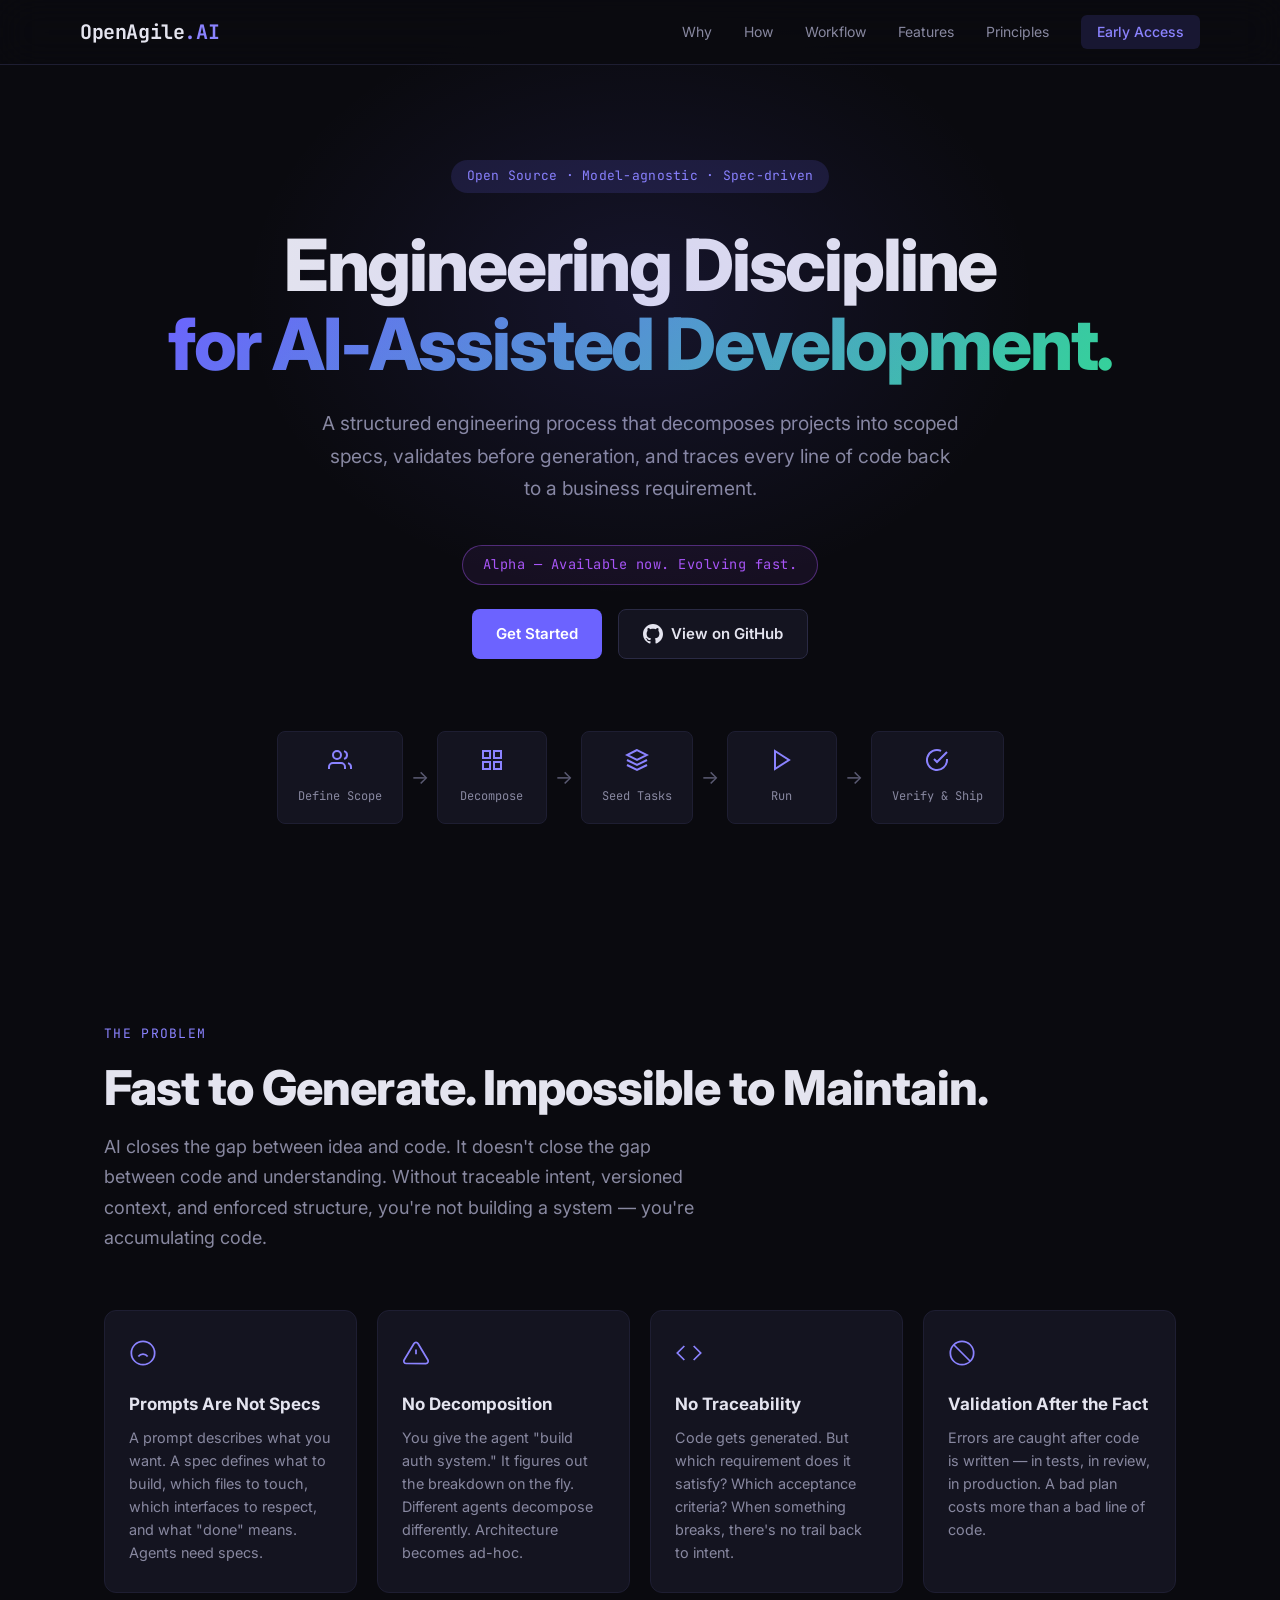
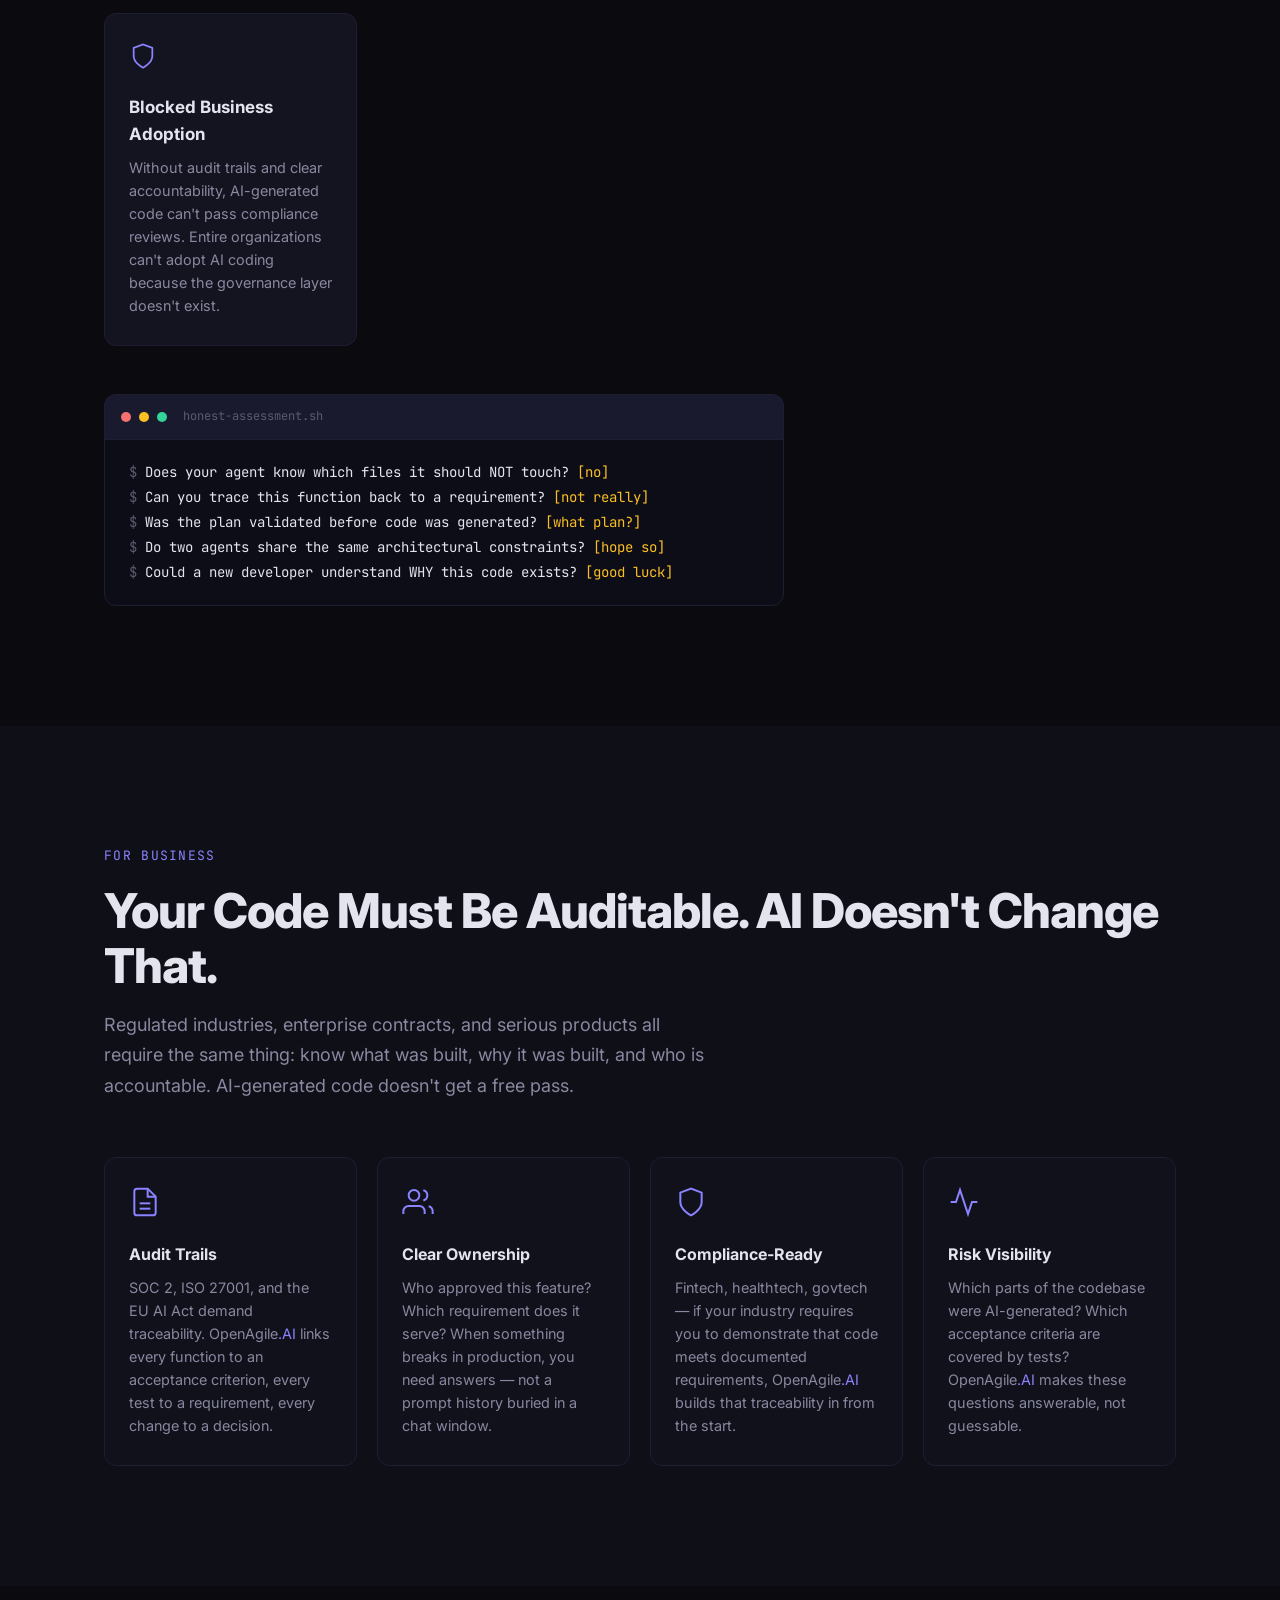
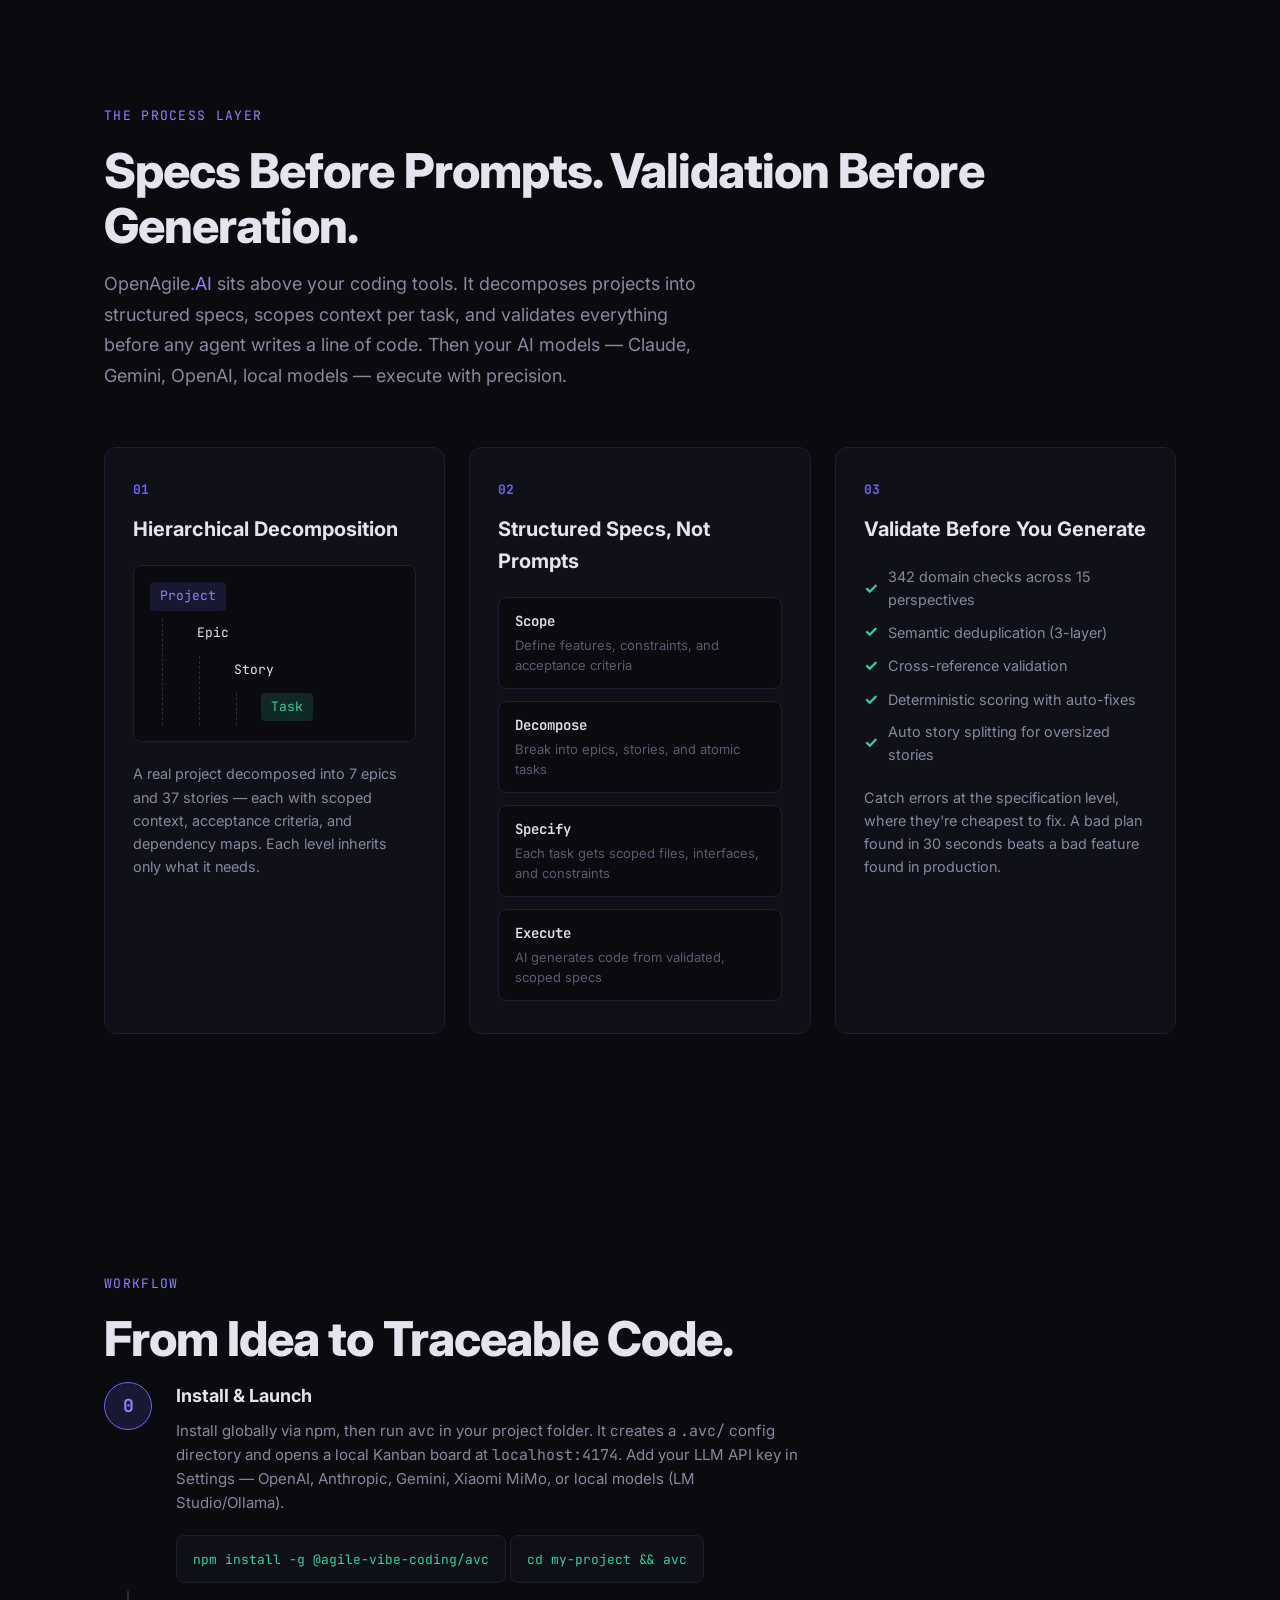
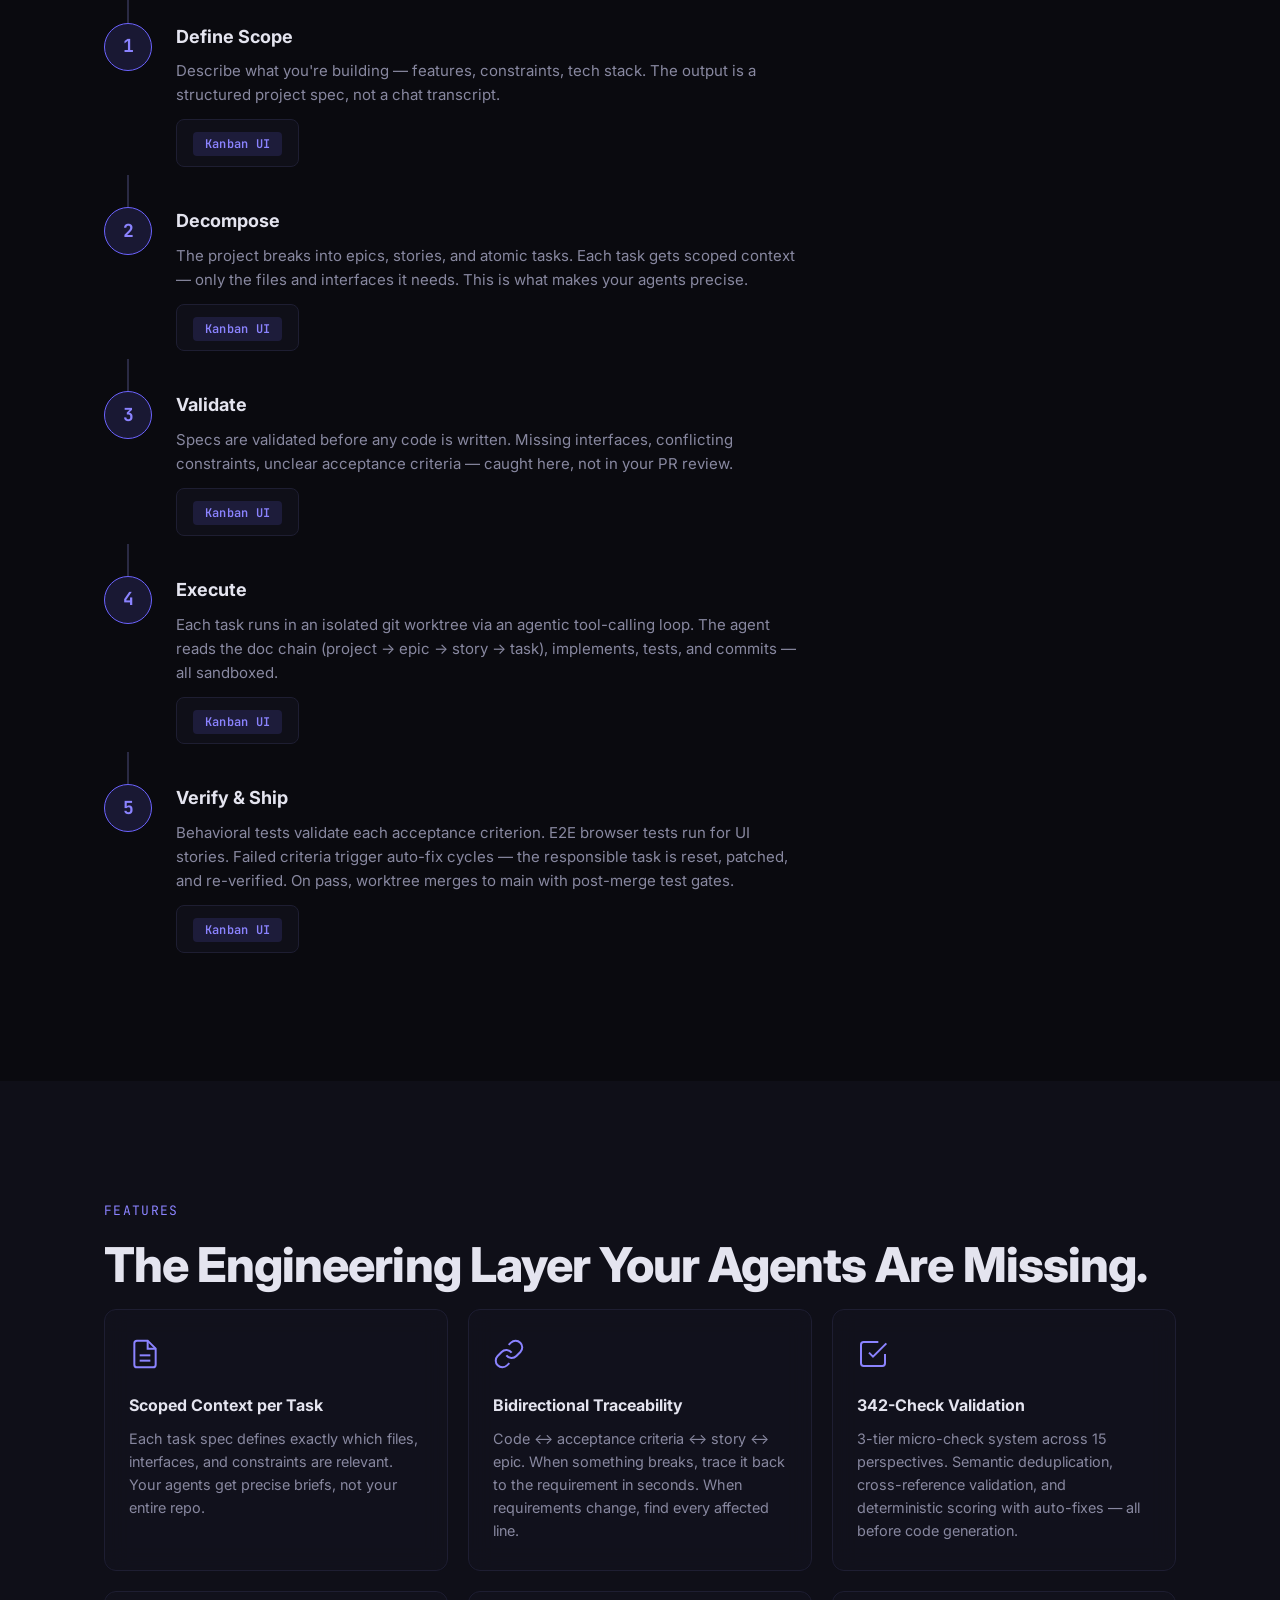
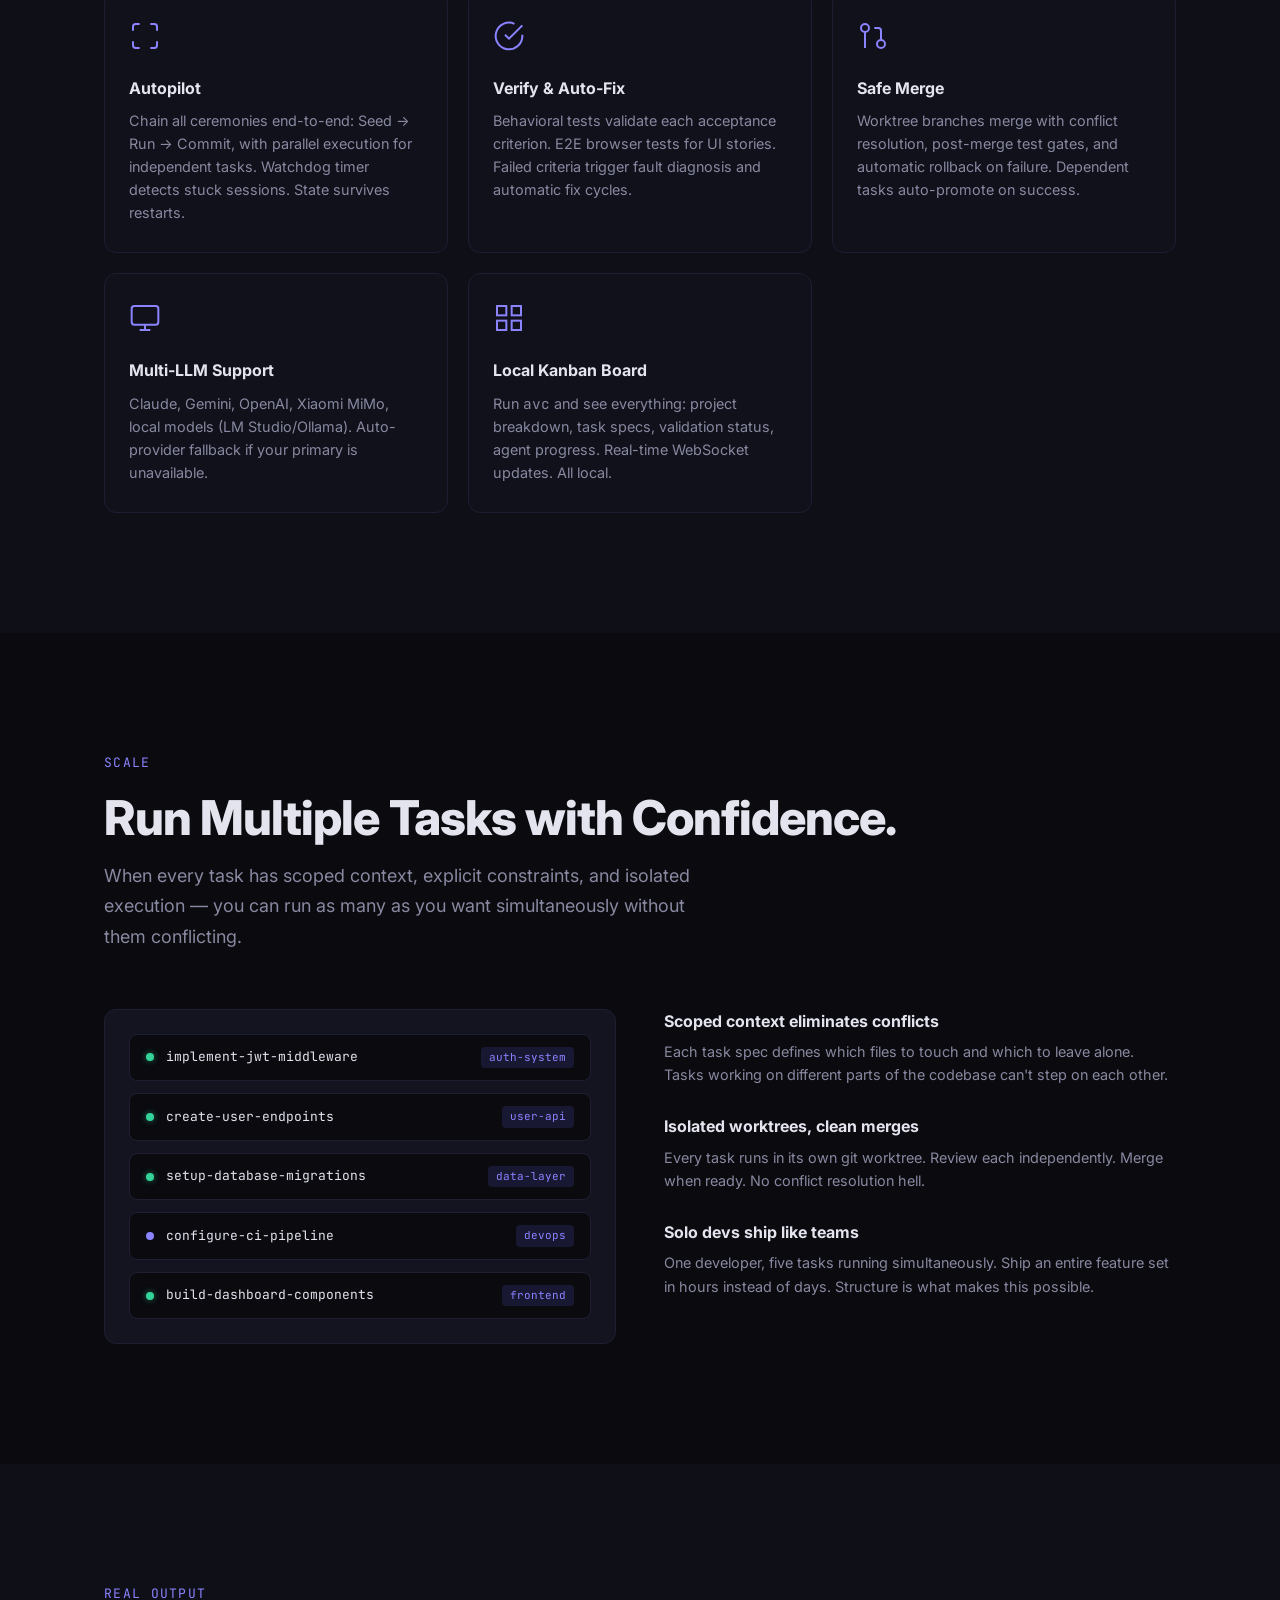
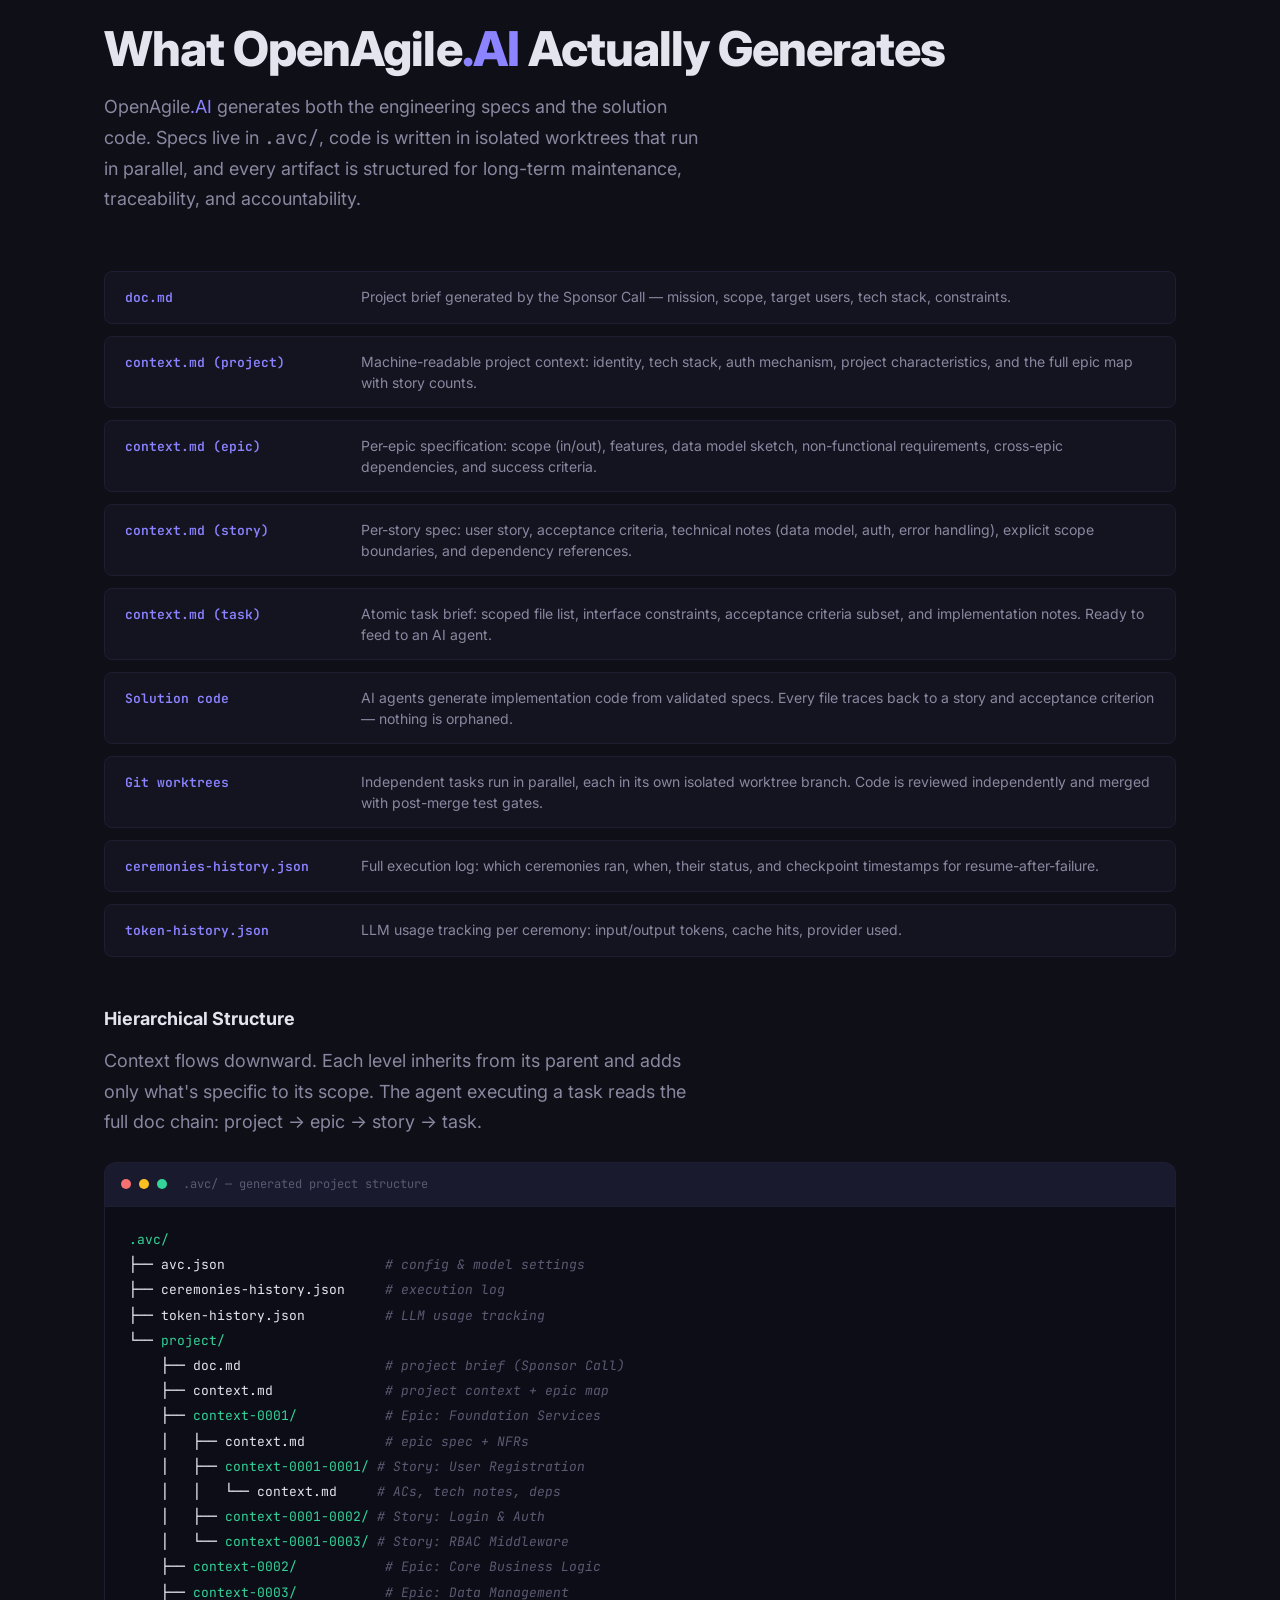
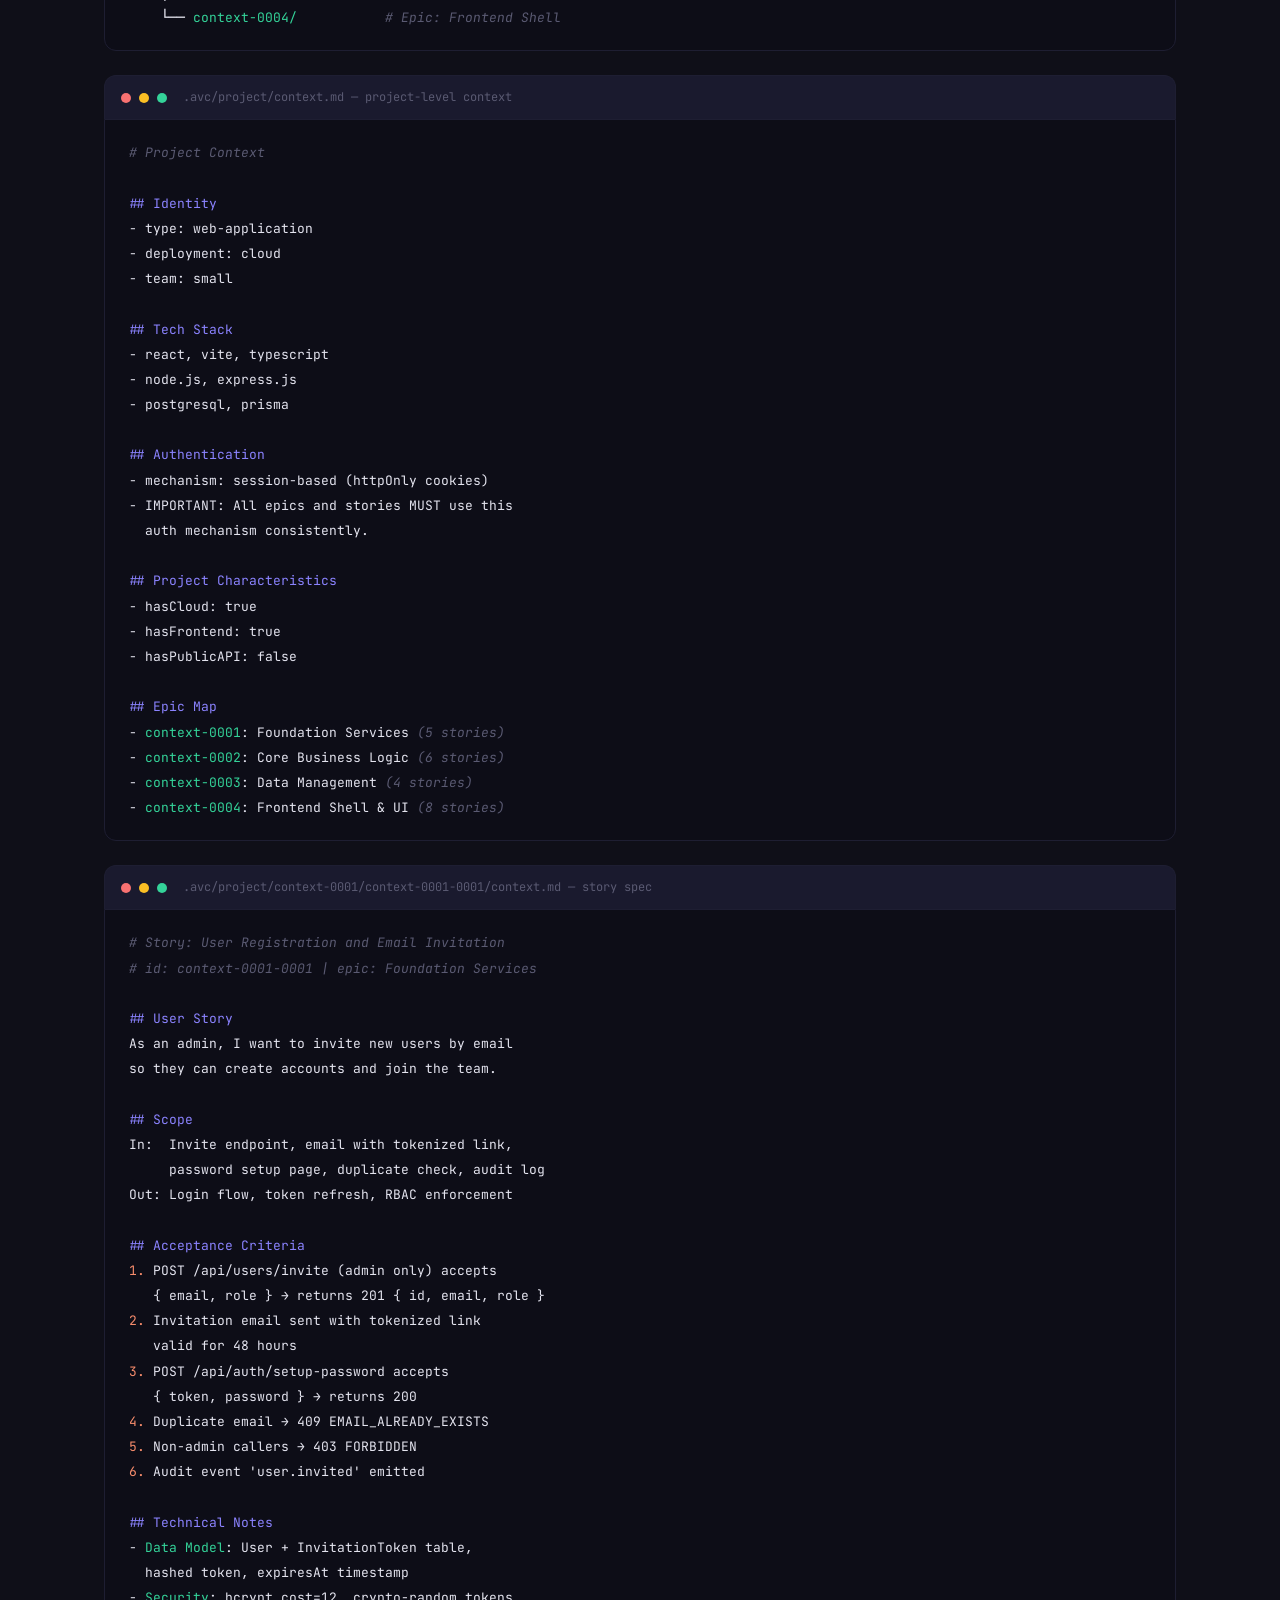
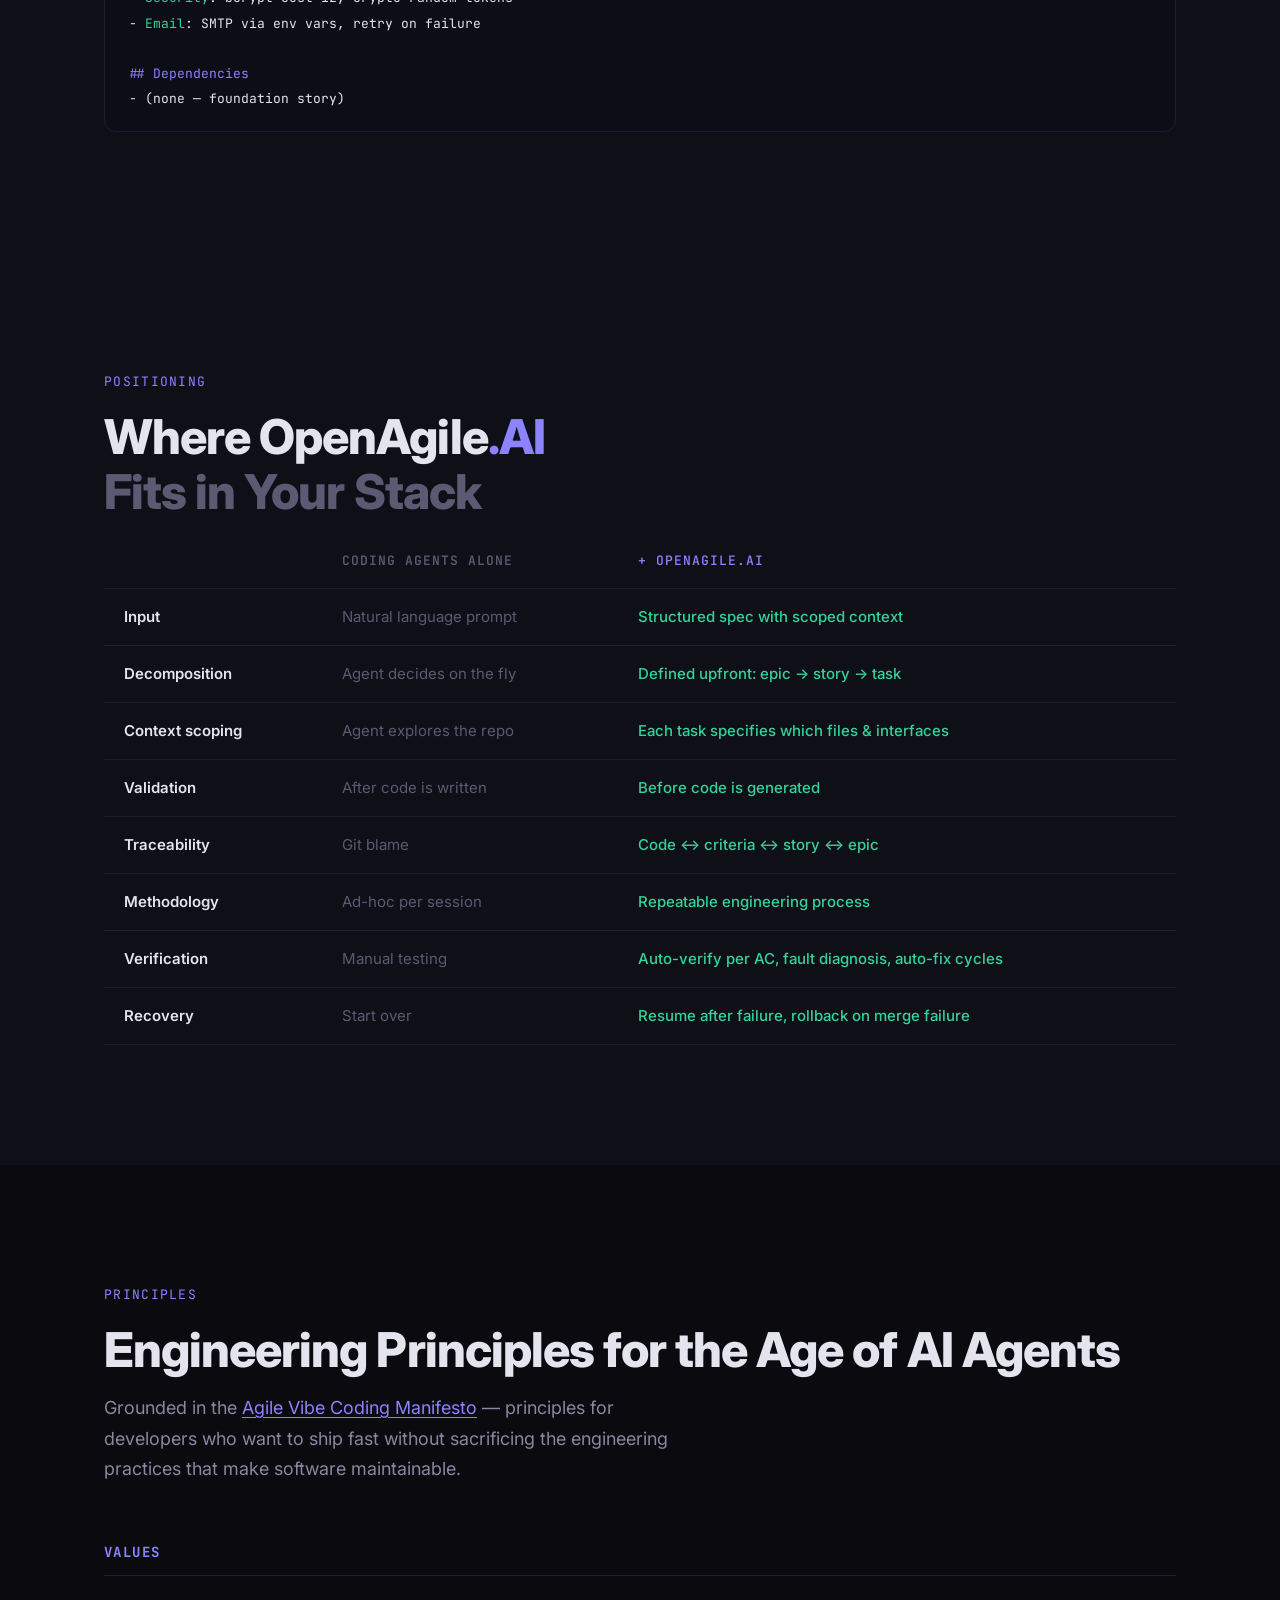
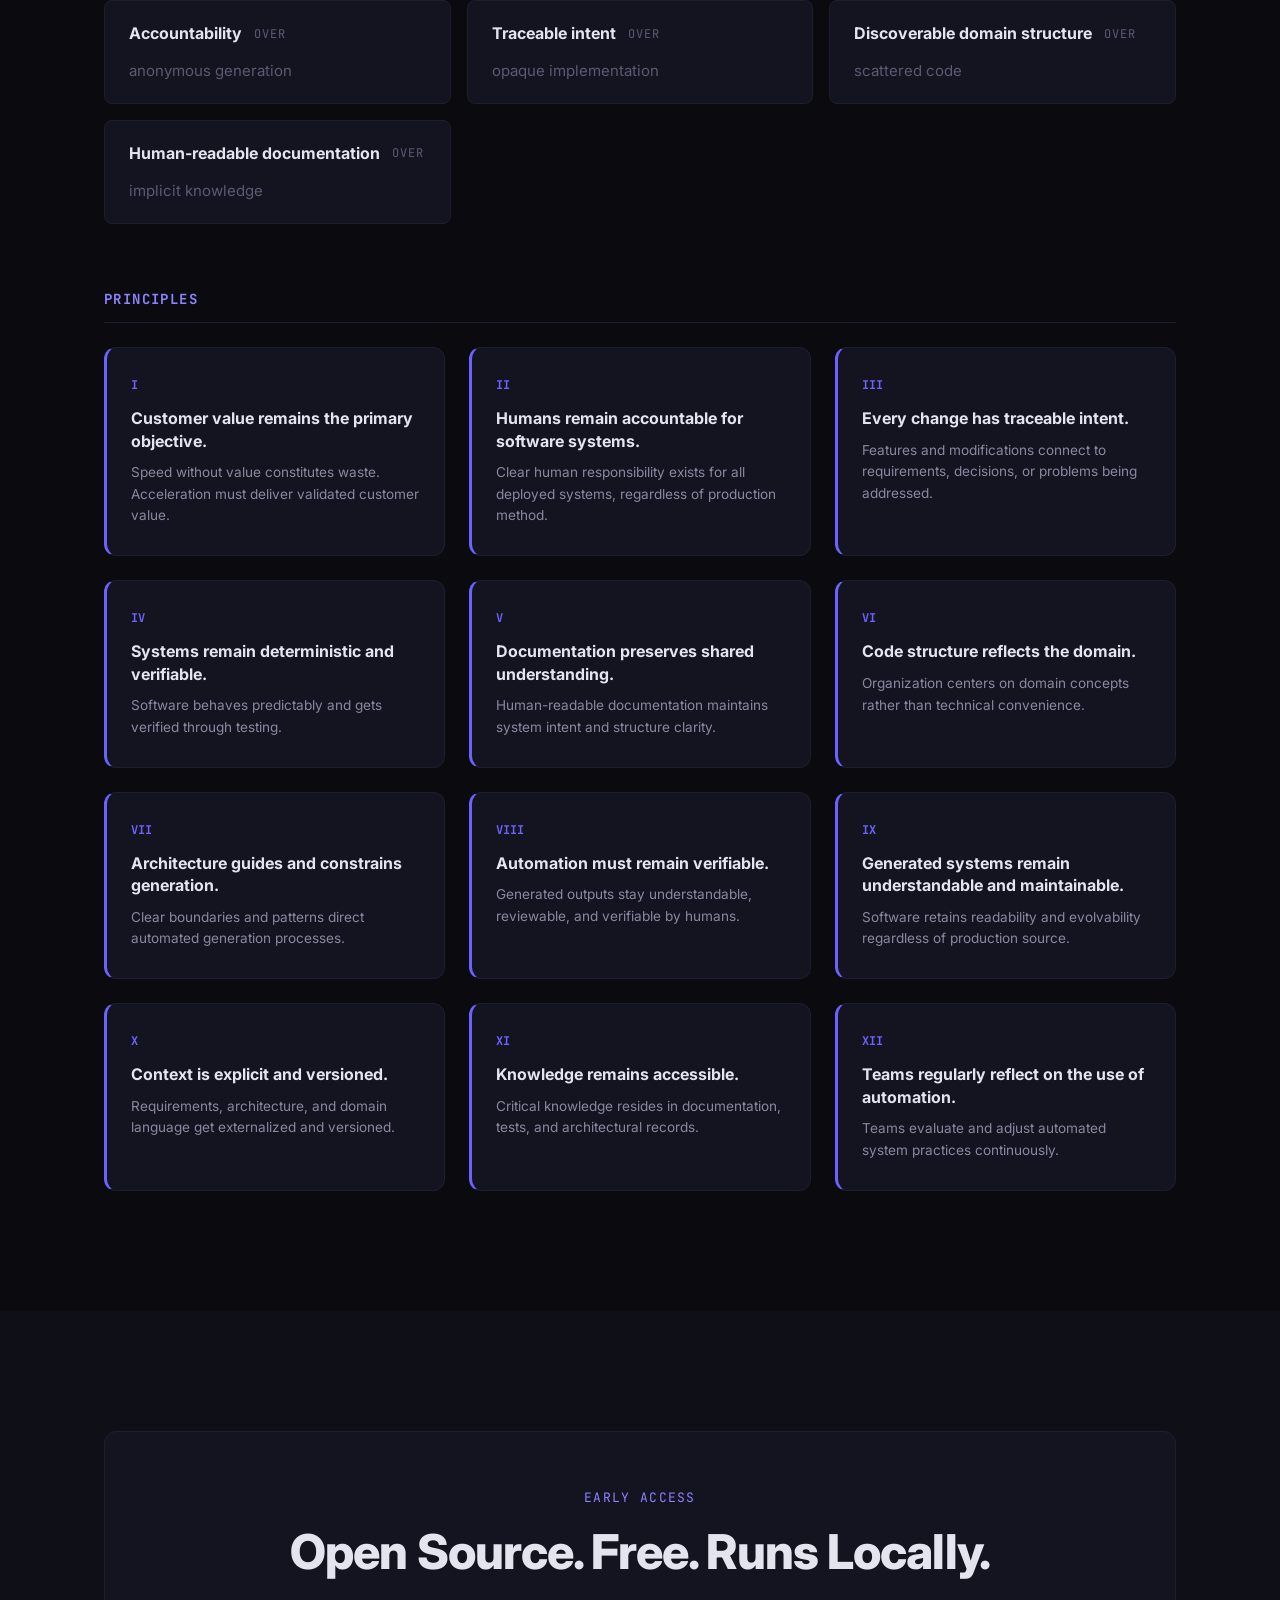
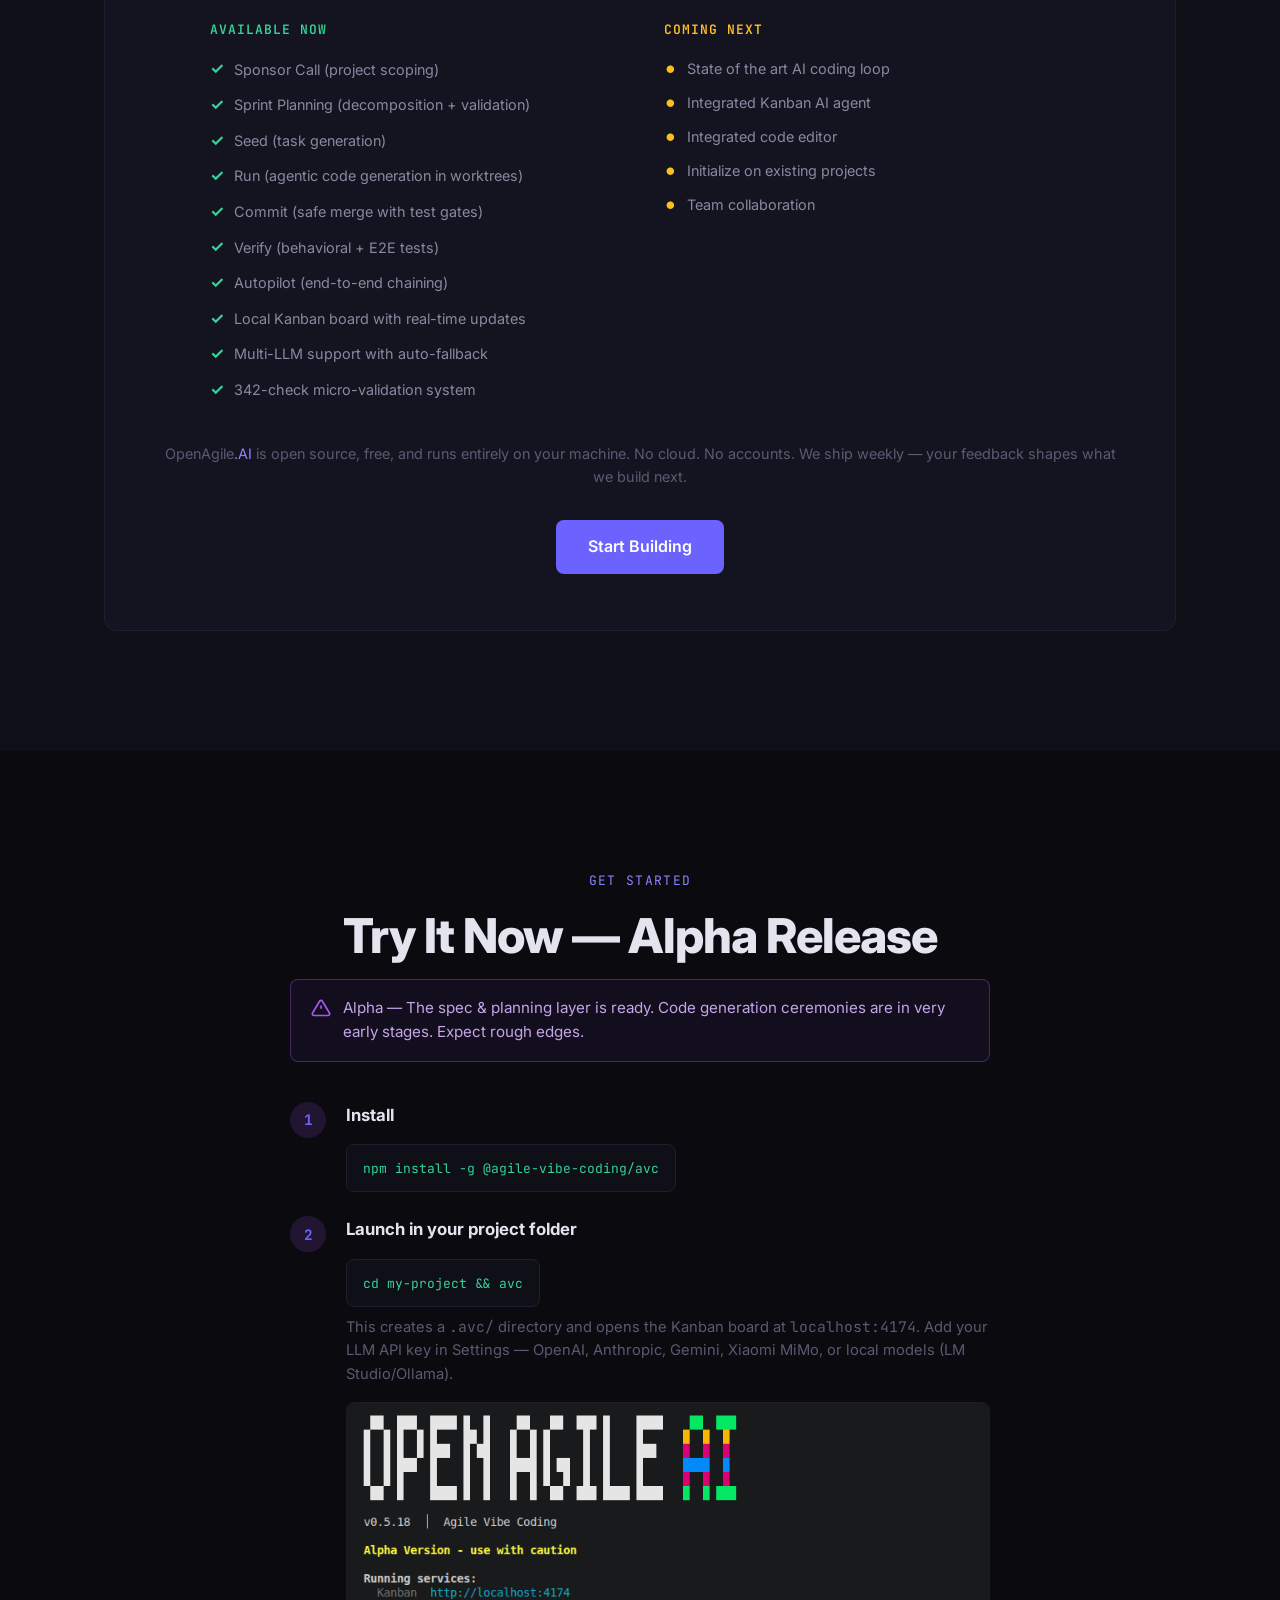
==== index.html @ 794e1982 "Rebrand all "Open Agile AI" text to "OpenAgile.AI" with logo coloring Co-Authored-By: Claude Opus 4." ====
<!DOCTYPE html>
<html lang="en">
<head>
  <meta charset="UTF-8">
  <meta name="viewport" content="width=device-width, initial-scale=1.0">
  <title>OpenAgile.AI — The engineering process layer for AI-assisted development.</title>
  <meta name="description" content="OpenAgile.AI is a spec-driven methodology that decomposes projects into scoped specs, validates before generation, and traces every line of code back to a requirement. Supports Claude, Gemini, OpenAI, and local models.">
  <link rel="canonical" href="https://openagile.ai">
  <link rel="preconnect" href="https://fonts.googleapis.com">
  <link rel="preconnect" href="https://fonts.gstatic.com" crossorigin>
  <link href="https://fonts.googleapis.com/css2?family=JetBrains+Mono:wght@400;500;600;700&family=Inter:wght@400;500;600;700;800&display=swap" rel="stylesheet">
  <link rel="stylesheet" href="styles.css">
</head>
<body>
  <!-- NAV -->
  <nav class="nav" id="nav">
    <div class="nav-inner">
      <a href="#" class="nav-logo">
        OpenAgile<span class="logo-accent">.AI</span>
      </a>
      <div class="nav-links">
        <a href="#gap">Why</a>
        <a href="#solution">How</a>
        <a href="#how-it-works">Workflow</a>
        <a href="#features">Features</a>
        <a href="#philosophy">Principles</a>
        <a href="#beta" class="nav-cta">Early Access</a>
      </div>
      <button class="nav-toggle" id="nav-toggle" aria-label="Toggle menu">
        <span></span><span></span><span></span>
      </button>
    </div>
    <div class="nav-mobile" id="nav-mobile">
      <a href="#gap">Why</a>
      <a href="#solution">How</a>
      <a href="#how-it-works">Workflow</a>
      <a href="#features">Features</a>
      <a href="#philosophy">Principles</a>
      <a href="#beta" class="nav-cta">Early Access</a>
    </div>
  </nav>

  <!-- HERO -->
  <section class="hero">
    <div class="hero-bg"></div>
    <div class="container">
      <div class="hero-badge">Open Source &middot; Model-agnostic &middot; Spec-driven</div>
      <h1 class="hero-title">
        Engineering Discipline<br>
        <span class="hero-accent">for AI-Assisted Development.</span>
      </h1>
      <p class="hero-sub">
        A structured engineering process that decomposes projects into scoped specs, validates before generation, and traces every line of code back to a business requirement.
      </p>
      <div class="hero-alpha">Alpha &mdash; Available now. Evolving fast.</div>
      <div class="hero-ctas">
        <a href="#get-started" class="btn btn-primary">Get Started</a>
        <a href="https://github.com/Agile-Vibe-Coding/OpenAgileAI" class="btn btn-secondary">
          <svg width="20" height="20" viewBox="0 0 24 24" fill="currentColor"><path d="M12 0c-6.626 0-12 5.373-12 12 0 5.302 3.438 9.8 8.207 11.387.599.111.793-.261.793-.577v-2.234c-3.338.726-4.033-1.416-4.033-1.416-.546-1.387-1.333-1.756-1.333-1.756-1.089-.745.083-.729.083-.729 1.205.084 1.839 1.237 1.839 1.237 1.07 1.834 2.807 1.304 3.492.997.107-.775.418-1.305.762-1.604-2.665-.305-5.467-1.334-5.467-5.931 0-1.311.469-2.381 1.236-3.221-.124-.303-.535-1.524.117-3.176 0 0 1.008-.322 3.301 1.23.957-.266 1.983-.399 3.003-.404 1.02.005 2.047.138 3.006.404 2.291-1.552 3.297-1.23 3.297-1.23.653 1.653.242 2.874.118 3.176.77.84 1.235 1.911 1.235 3.221 0 4.609-2.807 5.624-5.479 5.921.43.372.823 1.102.823 2.222v3.293c0 .319.192.694.801.576 4.765-1.589 8.199-6.086 8.199-11.386 0-6.627-5.373-12-12-12z"/></svg>
          View on GitHub
        </a>
      </div>
      <!-- Animated flow -->
      <div class="hero-flow">
        <div class="flow-step" data-step="1">
          <div class="flow-icon">
            <svg width="24" height="24" viewBox="0 0 24 24" fill="none" stroke="currentColor" stroke-width="2"><path d="M17 21v-2a4 4 0 0 0-4-4H5a4 4 0 0 0-4 4v2"/><circle cx="9" cy="7" r="4"/><path d="M23 21v-2a4 4 0 0 0-3-3.87"/><path d="M16 3.13a4 4 0 0 1 0 7.75"/></svg>
          </div>
          <span class="flow-label">Define Scope</span>
        </div>
        <div class="flow-arrow">&rarr;</div>
        <div class="flow-step" data-step="2">
          <div class="flow-icon">
            <svg width="24" height="24" viewBox="0 0 24 24" fill="none" stroke="currentColor" stroke-width="2"><rect x="3" y="3" width="7" height="7"/><rect x="14" y="3" width="7" height="7"/><rect x="3" y="14" width="7" height="7"/><rect x="14" y="14" width="7" height="7"/></svg>
          </div>
          <span class="flow-label">Decompose</span>
        </div>
        <div class="flow-arrow">&rarr;</div>
        <div class="flow-step" data-step="3">
          <div class="flow-icon">
            <svg width="24" height="24" viewBox="0 0 24 24" fill="none" stroke="currentColor" stroke-width="2"><path d="M12 2L2 7l10 5 10-5-10-5z"/><path d="M2 17l10 5 10-5"/><path d="M2 12l10 5 10-5"/></svg>
          </div>
          <span class="flow-label">Seed Tasks</span>
        </div>
        <div class="flow-arrow">&rarr;</div>
        <div class="flow-step" data-step="4">
          <div class="flow-icon">
            <svg width="24" height="24" viewBox="0 0 24 24" fill="none" stroke="currentColor" stroke-width="2"><polygon points="5 3 19 12 5 21 5 3"/></svg>
          </div>
          <span class="flow-label">Run</span>
        </div>
        <div class="flow-arrow">&rarr;</div>
        <div class="flow-step" data-step="5">
          <div class="flow-icon">
            <svg width="24" height="24" viewBox="0 0 24 24" fill="none" stroke="currentColor" stroke-width="2"><path d="M22 11.08V12a10 10 0 1 1-5.93-9.14"/><polyline points="22 4 12 14.01 9 11.01"/></svg>
          </div>
          <span class="flow-label">Verify &amp; Ship</span>
        </div>
      </div>
    </div>
  </section>

  <!-- THE GAP -->
  <section class="section" id="gap">
    <div class="container">
      <div class="section-label">The Problem</div>
      <h2 class="section-title">Fast to Generate. Impossible to Maintain.</h2>
      <p class="section-desc">
        AI closes the gap between idea and code. It doesn't close the gap between code and understanding.
        Without traceable intent, versioned context, and enforced structure,
        you're not building a system &mdash; you're accumulating code.
      </p>
      <div class="problem-grid">
        <div class="problem-card">
          <div class="problem-icon">
            <svg width="28" height="28" viewBox="0 0 24 24" fill="none" stroke="currentColor" stroke-width="1.5"><circle cx="12" cy="12" r="10"/><path d="M8 15s1.5-2 4-2 4 2 4 2"/><line x1="9" y1="9" x2="9.01" y2="9"/><line x1="15" y1="9" x2="15.01" y2="9"/></svg>
          </div>
          <h3>Prompts Are Not Specs</h3>
          <p>A prompt describes what you want. A spec defines what to build, which files to touch, which interfaces to respect, and what "done" means. Agents need specs.</p>
        </div>
        <div class="problem-card">
          <div class="problem-icon">
            <svg width="28" height="28" viewBox="0 0 24 24" fill="none" stroke="currentColor" stroke-width="1.5"><path d="M10.29 3.86L1.82 18a2 2 0 0 0 1.71 3h16.94a2 2 0 0 0 1.71-3L13.71 3.86a2 2 0 0 0-3.42 0z"/><line x1="12" y1="9" x2="12" y2="13"/><line x1="12" y1="17" x2="12.01" y2="17"/></svg>
          </div>
          <h3>No Decomposition</h3>
          <p>You give the agent "build auth system." It figures out the breakdown on the fly. Different agents decompose differently. Architecture becomes ad-hoc.</p>
        </div>
        <div class="problem-card">
          <div class="problem-icon">
            <svg width="28" height="28" viewBox="0 0 24 24" fill="none" stroke="currentColor" stroke-width="1.5"><polyline points="16 18 22 12 16 6"/><polyline points="8 6 2 12 8 18"/></svg>
          </div>
          <h3>No Traceability</h3>
          <p>Code gets generated. But which requirement does it satisfy? Which acceptance criteria? When something breaks, there's no trail back to intent.</p>
        </div>
        <div class="problem-card">
          <div class="problem-icon">
            <svg width="28" height="28" viewBox="0 0 24 24" fill="none" stroke="currentColor" stroke-width="1.5"><circle cx="12" cy="12" r="10"/><line x1="4.93" y1="4.93" x2="19.07" y2="19.07"/></svg>
          </div>
          <h3>Validation After the Fact</h3>
          <p>Errors are caught after code is written &mdash; in tests, in review, in production. A bad plan costs more than a bad line of code.</p>
        </div>
        <div class="problem-card">
          <div class="problem-icon">
            <svg width="28" height="28" viewBox="0 0 24 24" fill="none" stroke="currentColor" stroke-width="1.5"><path d="M12 22s8-4 8-10V5l-8-3-8 3v7c0 6 8 10 8 10z"/></svg>
          </div>
          <h3>Blocked Business Adoption</h3>
          <p>Without audit trails and clear accountability, AI-generated code can't pass compliance reviews. Entire organizations can't adopt AI coding because the governance layer doesn't exist.</p>
        </div>
      </div>
      <div class="problem-terminal">
        <div class="terminal-header">
          <span class="terminal-dot red"></span>
          <span class="terminal-dot yellow"></span>
          <span class="terminal-dot green"></span>
          <span class="terminal-title">honest-assessment.sh</span>
        </div>
        <div class="terminal-body">
          <code>
<span class="t-gray">$</span> Does your agent know which files it should NOT touch?  <span class="t-yellow">[no]</span><br>
<span class="t-gray">$</span> Can you trace this function back to a requirement?     <span class="t-yellow">[not really]</span><br>
<span class="t-gray">$</span> Was the plan validated before code was generated?       <span class="t-yellow">[what plan?]</span><br>
<span class="t-gray">$</span> Do two agents share the same architectural constraints? <span class="t-yellow">[hope so]</span><br>
<span class="t-gray">$</span> Could a new developer understand WHY this code exists?  <span class="t-yellow">[good luck]</span>
          </code>
        </div>
      </div>
    </div>
  </section>

  <!-- ACCOUNTABILITY -->
  <section class="section section-alt" id="accountability">
    <div class="container">
      <div class="section-label">For Business</div>
      <h2 class="section-title">Your Code Must Be Auditable. AI Doesn't Change That.</h2>
      <p class="section-desc">
        Regulated industries, enterprise contracts, and serious products all require the same thing:
        know what was built, why it was built, and who is accountable. AI-generated code doesn't get a free pass.
      </p>
      <div class="accountability-grid">
        <div class="accountability-card">
          <div class="accountability-icon">
            <svg width="32" height="32" viewBox="0 0 24 24" fill="none" stroke="currentColor" stroke-width="1.5"><path d="M14 2H6a2 2 0 0 0-2 2v16a2 2 0 0 0 2 2h12a2 2 0 0 0 2-2V8z"/><polyline points="14 2 14 8 20 8"/><line x1="16" y1="13" x2="8" y2="13"/><line x1="16" y1="17" x2="8" y2="17"/></svg>
          </div>
          <h3>Audit Trails</h3>
          <p>SOC 2, ISO 27001, and the EU AI Act demand traceability. OpenAgile<span class="logo-accent">.AI</span> links every function to an acceptance criterion, every test to a requirement, every change to a decision.</p>
        </div>
        <div class="accountability-card">
          <div class="accountability-icon">
            <svg width="32" height="32" viewBox="0 0 24 24" fill="none" stroke="currentColor" stroke-width="1.5"><path d="M17 21v-2a4 4 0 0 0-4-4H5a4 4 0 0 0-4 4v2"/><circle cx="9" cy="7" r="4"/><path d="M23 21v-2a4 4 0 0 0-3-3.87"/><path d="M16 3.13a4 4 0 0 1 0 7.75"/></svg>
          </div>
          <h3>Clear Ownership</h3>
          <p>Who approved this feature? Which requirement does it serve? When something breaks in production, you need answers &mdash; not a prompt history buried in a chat window.</p>
        </div>
        <div class="accountability-card">
          <div class="accountability-icon">
            <svg width="32" height="32" viewBox="0 0 24 24" fill="none" stroke="currentColor" stroke-width="1.5"><path d="M12 22s8-4 8-10V5l-8-3-8 3v7c0 6 8 10 8 10z"/></svg>
          </div>
          <h3>Compliance-Ready</h3>
          <p>Fintech, healthtech, govtech &mdash; if your industry requires you to demonstrate that code meets documented requirements, OpenAgile<span class="logo-accent">.AI</span> builds that traceability in from the start.</p>
        </div>
        <div class="accountability-card">
          <div class="accountability-icon">
            <svg width="32" height="32" viewBox="0 0 24 24" fill="none" stroke="currentColor" stroke-width="1.5"><polyline points="22 12 18 12 15 21 9 3 6 12 2 12"/></svg>
          </div>
          <h3>Risk Visibility</h3>
          <p>Which parts of the codebase were AI-generated? Which acceptance criteria are covered by tests? OpenAgile<span class="logo-accent">.AI</span> makes these questions answerable, not guessable.</p>
        </div>
      </div>
    </div>
  </section>

  <!-- SOLUTION -->
  <section class="section" id="solution">
    <div class="container">
      <div class="section-label">The Process Layer</div>
      <h2 class="section-title">Specs Before Prompts. Validation Before Generation.</h2>
      <p class="section-desc">
        OpenAgile<span class="logo-accent">.AI</span> sits above your coding tools. It decomposes projects into structured specs,
        scopes context per task, and validates everything before any agent writes a line of code.
        Then your AI models &mdash; Claude, Gemini, OpenAI, local models &mdash; execute with precision.
      </p>
      <div class="pillars">
        <div class="pillar-card">
          <div class="pillar-number">01</div>
          <h3>Hierarchical Decomposition</h3>
          <div class="pillar-tree">
            <div class="tree-node tree-root">Project</div>
            <div class="tree-branch">
              <div class="tree-node">Epic</div>
              <div class="tree-branch">
                <div class="tree-node">Story</div>
                <div class="tree-branch">
                  <div class="tree-node tree-leaf">Task</div>
                </div>
              </div>
            </div>
          </div>
          <p>A real project decomposed into 7 epics and 37 stories &mdash; each with scoped context, acceptance criteria, and dependency maps. Each level inherits only what it needs.</p>
        </div>
        <div class="pillar-card">
          <div class="pillar-number">02</div>
          <h3>Structured Specs, Not Prompts</h3>
          <ul class="ceremony-list">
            <li>
              <span class="ceremony-name">Scope</span>
              <span class="ceremony-desc">Define features, constraints, and acceptance criteria</span>
            </li>
            <li>
              <span class="ceremony-name">Decompose</span>
              <span class="ceremony-desc">Break into epics, stories, and atomic tasks</span>
            </li>
            <li>
              <span class="ceremony-name">Specify</span>
              <span class="ceremony-desc">Each task gets scoped files, interfaces, and constraints</span>
            </li>
            <li>
              <span class="ceremony-name">Execute</span>
              <span class="ceremony-desc">AI generates code from validated, scoped specs</span>
            </li>
          </ul>
        </div>
        <div class="pillar-card">
          <div class="pillar-number">03</div>
          <h3>Validate Before You Generate</h3>
          <div class="validation-checks">
            <div class="check-item"><span class="check-icon">&check;</span> 342 domain checks across 15 perspectives</div>
            <div class="check-item"><span class="check-icon">&check;</span> Semantic deduplication (3-layer)</div>
            <div class="check-item"><span class="check-icon">&check;</span> Cross-reference validation</div>
            <div class="check-item"><span class="check-icon">&check;</span> Deterministic scoring with auto-fixes</div>
            <div class="check-item"><span class="check-icon">&check;</span> Auto story splitting for oversized stories</div>
          </div>
          <p>Catch errors at the specification level, where they're cheapest to fix. A bad plan found in 30 seconds beats a bad feature found in production.</p>
        </div>
      </div>
    </div>
  </section>

  <!-- HOW IT WORKS -->
  <section class="section" id="how-it-works">
    <div class="container">
      <div class="section-label">Workflow</div>
      <h2 class="section-title">From Idea to Traceable Code.</h2>
      <div class="steps">
        <div class="step">
          <div class="step-number">0</div>
          <div class="step-content">
            <h3>Install &amp; Launch</h3>
            <p>Install globally via npm, then run <code>avc</code> in your project folder. It creates a <code>.avc/</code> config directory and opens a local Kanban board at <code>localhost:4174</code>. Add your LLM API key in Settings &mdash; OpenAI, Anthropic, Gemini, Xiaomi MiMo, or local models (LM Studio/Ollama).</p>
            <div class="step-detail">
              <code>npm install -g @agile-vibe-coding/avc</code>
            </div>
            <div class="step-detail" style="margin-top: 8px;">
              <code>cd my-project && avc</code>
            </div>
          </div>
        </div>
        <div class="step-connector"></div>
        <div class="step">
          <div class="step-number">1</div>
          <div class="step-content">
            <h3>Define Scope</h3>
            <p>Describe what you're building &mdash; features, constraints, tech stack. The output is a structured project spec, not a chat transcript.</p>
            <div class="step-detail">
              <span class="step-ui-badge">Kanban UI</span>
            </div>
          </div>
        </div>
        <div class="step-connector"></div>
        <div class="step">
          <div class="step-number">2</div>
          <div class="step-content">
            <h3>Decompose</h3>
            <p>The project breaks into epics, stories, and atomic tasks. Each task gets scoped context &mdash; only the files and interfaces it needs. This is what makes your agents precise.</p>
            <div class="step-detail">
              <span class="step-ui-badge">Kanban UI</span>
            </div>
          </div>
        </div>
        <div class="step-connector"></div>
        <div class="step">
          <div class="step-number">3</div>
          <div class="step-content">
            <h3>Validate</h3>
            <p>Specs are validated before any code is written. Missing interfaces, conflicting constraints, unclear acceptance criteria &mdash; caught here, not in your PR review.</p>
            <div class="step-detail">
              <span class="step-ui-badge">Kanban UI</span>
            </div>
          </div>
        </div>
        <div class="step-connector"></div>
        <div class="step">
          <div class="step-number">4</div>
          <div class="step-content">
            <h3>Execute</h3>
            <p>Each task runs in an isolated git worktree via an agentic tool-calling loop. The agent reads the doc chain (project &rarr; epic &rarr; story &rarr; task), implements, tests, and commits &mdash; all sandboxed.</p>
            <div class="step-detail">
              <span class="step-ui-badge">Kanban UI</span>
            </div>
          </div>
        </div>
        <div class="step-connector"></div>
        <div class="step">
          <div class="step-number">5</div>
          <div class="step-content">
            <h3>Verify &amp; Ship</h3>
            <p>Behavioral tests validate each acceptance criterion. E2E browser tests run for UI stories. Failed criteria trigger auto-fix cycles &mdash; the responsible task is reset, patched, and re-verified. On pass, worktree merges to main with post-merge test gates.</p>
            <div class="step-detail">
              <span class="step-ui-badge">Kanban UI</span>
            </div>
          </div>
        </div>
      </div>
    </div>
  </section>

  <!-- FEATURES -->
  <section class="section section-alt" id="features">
    <div class="container">
      <div class="section-label">Features</div>
      <h2 class="section-title">The Engineering Layer Your Agents Are Missing.</h2>
      <div class="features-grid">
        <div class="feature-card">
          <div class="feature-icon">
            <svg width="32" height="32" viewBox="0 0 24 24" fill="none" stroke="currentColor" stroke-width="1.5"><path d="M14 2H6a2 2 0 0 0-2 2v16a2 2 0 0 0 2 2h12a2 2 0 0 0 2-2V8z"/><polyline points="14 2 14 8 20 8"/><line x1="16" y1="13" x2="8" y2="13"/><line x1="16" y1="17" x2="8" y2="17"/></svg>
          </div>
          <h3>Scoped Context per Task</h3>
          <p>Each task spec defines exactly which files, interfaces, and constraints are relevant. Your agents get precise briefs, not your entire repo.</p>
        </div>
        <div class="feature-card">
          <div class="feature-icon">
            <svg width="32" height="32" viewBox="0 0 24 24" fill="none" stroke="currentColor" stroke-width="1.5"><path d="M10 13a5 5 0 0 0 7.54.54l3-3a5 5 0 0 0-7.07-7.07l-1.72 1.71"/><path d="M14 11a5 5 0 0 0-7.54-.54l-3 3a5 5 0 0 0 7.07 7.07l1.71-1.71"/></svg>
          </div>
          <h3>Bidirectional Traceability</h3>
          <p>Code &harr; acceptance criteria &harr; story &harr; epic. When something breaks, trace it back to the requirement in seconds. When requirements change, find every affected line.</p>
        </div>
        <div class="feature-card">
          <div class="feature-icon">
            <svg width="32" height="32" viewBox="0 0 24 24" fill="none" stroke="currentColor" stroke-width="1.5"><path d="M9 11l3 3L22 4"/><path d="M21 12v7a2 2 0 0 1-2 2H5a2 2 0 0 1-2-2V5a2 2 0 0 1 2-2h11"/></svg>
          </div>
          <h3>342-Check Validation</h3>
          <p>3-tier micro-check system across 15 perspectives. Semantic deduplication, cross-reference validation, and deterministic scoring with auto-fixes &mdash; all before code generation.</p>
        </div>
        <div class="feature-card">
          <div class="feature-icon">
            <svg width="32" height="32" viewBox="0 0 24 24" fill="none" stroke="currentColor" stroke-width="1.5"><path d="M8 3H5a2 2 0 0 0-2 2v3m18 0V5a2 2 0 0 0-2-2h-3m0 18h3a2 2 0 0 0 2-2v-3M3 16v3a2 2 0 0 0 2 2h3"/></svg>
          </div>
          <h3>Autopilot</h3>
          <p>Chain all ceremonies end-to-end: Seed &rarr; Run &rarr; Commit, with parallel execution for independent tasks. Watchdog timer detects stuck sessions. State survives restarts.</p>
        </div>
        <div class="feature-card">
          <div class="feature-icon">
            <svg width="32" height="32" viewBox="0 0 24 24" fill="none" stroke="currentColor" stroke-width="1.5"><path d="M22 11.08V12a10 10 0 1 1-5.93-9.14"/><polyline points="22 4 12 14.01 9 11.01"/></svg>
          </div>
          <h3>Verify &amp; Auto-Fix</h3>
          <p>Behavioral tests validate each acceptance criterion. E2E browser tests for UI stories. Failed criteria trigger fault diagnosis and automatic fix cycles.</p>
        </div>
        <div class="feature-card">
          <div class="feature-icon">
            <svg width="32" height="32" viewBox="0 0 24 24" fill="none" stroke="currentColor" stroke-width="1.5"><circle cx="18" cy="18" r="3"/><circle cx="6" cy="6" r="3"/><path d="M13 6h3a2 2 0 0 1 2 2v7"/><path d="M6 9v12"/></svg>
          </div>
          <h3>Safe Merge</h3>
          <p>Worktree branches merge with conflict resolution, post-merge test gates, and automatic rollback on failure. Dependent tasks auto-promote on success.</p>
        </div>
        <div class="feature-card">
          <div class="feature-icon">
            <svg width="32" height="32" viewBox="0 0 24 24" fill="none" stroke="currentColor" stroke-width="1.5"><rect x="2" y="3" width="20" height="14" rx="2" ry="2"/><line x1="8" y1="21" x2="16" y2="21"/><line x1="12" y1="17" x2="12" y2="21"/></svg>
          </div>
          <h3>Multi-LLM Support</h3>
          <p>Claude, Gemini, OpenAI, Xiaomi MiMo, local models (LM Studio/Ollama). Auto-provider fallback if your primary is unavailable.</p>
        </div>
        <div class="feature-card">
          <div class="feature-icon">
            <svg width="32" height="32" viewBox="0 0 24 24" fill="none" stroke="currentColor" stroke-width="1.5"><rect x="3" y="3" width="7" height="7"/><rect x="14" y="3" width="7" height="7"/><rect x="3" y="14" width="7" height="7"/><rect x="14" y="14" width="7" height="7"/></svg>
          </div>
          <h3>Local Kanban Board</h3>
          <p>Run <code>avc</code> and see everything: project breakdown, task specs, validation status, agent progress. Real-time WebSocket updates. All local.</p>
        </div>
      </div>
    </div>
  </section>

  <!-- PARALLEL EXECUTION -->
  <section class="section" id="parallel">
    <div class="container">
      <div class="section-label">Scale</div>
      <h2 class="section-title">Run Multiple Tasks with Confidence.</h2>
      <p class="section-desc">
        When every task has scoped context, explicit constraints, and isolated execution &mdash;
        you can run as many as you want simultaneously without them conflicting.
      </p>
      <div class="parallel-grid">
        <div class="parallel-visual">
          <div class="parallel-track">
            <div class="parallel-task" data-delay="0">
              <span class="parallel-status running"></span>
              <span class="parallel-name">implement-jwt-middleware</span>
              <span class="parallel-tag">auth-system</span>
            </div>
            <div class="parallel-task" data-delay="1">
              <span class="parallel-status running"></span>
              <span class="parallel-name">create-user-endpoints</span>
              <span class="parallel-tag">user-api</span>
            </div>
            <div class="parallel-task" data-delay="2">
              <span class="parallel-status running"></span>
              <span class="parallel-name">setup-database-migrations</span>
              <span class="parallel-tag">data-layer</span>
            </div>
            <div class="parallel-task" data-delay="3">
              <span class="parallel-status done"></span>
              <span class="parallel-name">configure-ci-pipeline</span>
              <span class="parallel-tag">devops</span>
            </div>
            <div class="parallel-task" data-delay="4">
              <span class="parallel-status running"></span>
              <span class="parallel-name">build-dashboard-components</span>
              <span class="parallel-tag">frontend</span>
            </div>
          </div>
        </div>
        <div class="parallel-explanation">
          <div class="parallel-point">
            <h3>Scoped context eliminates conflicts</h3>
            <p>Each task spec defines which files to touch and which to leave alone. Tasks working on different parts of the codebase can't step on each other.</p>
          </div>
          <div class="parallel-point">
            <h3>Isolated worktrees, clean merges</h3>
            <p>Every task runs in its own git worktree. Review each independently. Merge when ready. No conflict resolution hell.</p>
          </div>
          <div class="parallel-point">
            <h3>Solo devs ship like teams</h3>
            <p>One developer, five tasks running simultaneously. Ship an entire feature set in hours instead of days. Structure is what makes this possible.</p>
          </div>
        </div>
      </div>
    </div>
  </section>

  <!-- REAL ARTIFACTS -->
  <section class="section section-alt" id="artifacts">
    <div class="container">
      <div class="section-label">Real Output</div>
      <h2 class="section-title">What OpenAgile<span class="logo-accent">.AI</span> Actually Generates</h2>
      <p class="section-desc">
        OpenAgile<span class="logo-accent">.AI</span> generates both the engineering specs and the solution code.
        Specs live in <code>.avc/</code>, code is written in isolated worktrees that run in parallel, and every artifact is structured for long-term maintenance, traceability, and accountability.
      </p>

      <div class="artifacts-list">
        <div class="artifact-row">
          <div class="artifact-name"><code>doc.md</code></div>
          <div class="artifact-desc">Project brief generated by the Sponsor Call &mdash; mission, scope, target users, tech stack, constraints.</div>
        </div>
        <div class="artifact-row">
          <div class="artifact-name"><code>context.md</code> (project)</div>
          <div class="artifact-desc">Machine-readable project context: identity, tech stack, auth mechanism, project characteristics, and the full epic map with story counts.</div>
        </div>
        <div class="artifact-row">
          <div class="artifact-name"><code>context.md</code> (epic)</div>
          <div class="artifact-desc">Per-epic specification: scope (in/out), features, data model sketch, non-functional requirements, cross-epic dependencies, and success criteria.</div>
        </div>
        <div class="artifact-row">
          <div class="artifact-name"><code>context.md</code> (story)</div>
          <div class="artifact-desc">Per-story spec: user story, acceptance criteria, technical notes (data model, auth, error handling), explicit scope boundaries, and dependency references.</div>
        </div>
        <div class="artifact-row">
          <div class="artifact-name"><code>context.md</code> (task)</div>
          <div class="artifact-desc">Atomic task brief: scoped file list, interface constraints, acceptance criteria subset, and implementation notes. Ready to feed to an AI agent.</div>
        </div>
        <div class="artifact-row">
          <div class="artifact-name">Solution code</div>
          <div class="artifact-desc">AI agents generate implementation code from validated specs. Every file traces back to a story and acceptance criterion &mdash; nothing is orphaned.</div>
        </div>
        <div class="artifact-row">
          <div class="artifact-name">Git worktrees</div>
          <div class="artifact-desc">Independent tasks run in parallel, each in its own isolated worktree branch. Code is reviewed independently and merged with post-merge test gates.</div>
        </div>
        <div class="artifact-row">
          <div class="artifact-name"><code>ceremonies-history.json</code></div>
          <div class="artifact-desc">Full execution log: which ceremonies ran, when, their status, and checkpoint timestamps for resume-after-failure.</div>
        </div>
        <div class="artifact-row">
          <div class="artifact-name"><code>token-history.json</code></div>
          <div class="artifact-desc">LLM usage tracking per ceremony: input/output tokens, cache hits, provider used.</div>
        </div>
      </div>

      <h3 class="artifacts-hierarchy-title">Hierarchical Structure</h3>
      <p class="section-desc" style="margin-bottom: 24px;">
        Context flows downward. Each level inherits from its parent and adds only what's specific to its scope.
        The agent executing a task reads the full doc chain: project &rarr; epic &rarr; story &rarr; task.
      </p>

      <div class="code-examples">
        <div class="code-block">
          <div class="terminal-header">
            <span class="terminal-dot red"></span>
            <span class="terminal-dot yellow"></span>
            <span class="terminal-dot green"></span>
            <span class="terminal-title">.avc/ &mdash; generated project structure</span>
          </div>
          <pre class="terminal-body"><code><span class="t-str">.avc/</span>
├── avc.json                    <span class="t-comment"># config &amp; model settings</span>
├── ceremonies-history.json     <span class="t-comment"># execution log</span>
├── token-history.json          <span class="t-comment"># LLM usage tracking</span>
└── <span class="t-str">project/</span>
    ├── doc.md                  <span class="t-comment"># project brief (Sponsor Call)</span>
    ├── context.md              <span class="t-comment"># project context + epic map</span>
    ├── <span class="t-str">context-0001/</span>           <span class="t-comment"># Epic: Foundation Services</span>
    │   ├── context.md          <span class="t-comment"># epic spec + NFRs</span>
    │   ├── <span class="t-str">context-0001-0001/</span> <span class="t-comment"># Story: User Registration</span>
    │   │   └── context.md     <span class="t-comment"># ACs, tech notes, deps</span>
    │   ├── <span class="t-str">context-0001-0002/</span> <span class="t-comment"># Story: Login &amp; Auth</span>
    │   └── <span class="t-str">context-0001-0003/</span> <span class="t-comment"># Story: RBAC Middleware</span>
    ├── <span class="t-str">context-0002/</span>           <span class="t-comment"># Epic: Core Business Logic</span>
    ├── <span class="t-str">context-0003/</span>           <span class="t-comment"># Epic: Data Management</span>
    └── <span class="t-str">context-0004/</span>           <span class="t-comment"># Epic: Frontend Shell</span></code></pre>
        </div>
        <div class="code-block">
          <div class="terminal-header">
            <span class="terminal-dot red"></span>
            <span class="terminal-dot yellow"></span>
            <span class="terminal-dot green"></span>
            <span class="terminal-title">.avc/project/context.md &mdash; project-level context</span>
          </div>
          <pre class="terminal-body"><code><span class="t-comment"># Project Context</span>

<span class="t-key">## Identity</span>
- type: web-application
- deployment: cloud
- team: small

<span class="t-key">## Tech Stack</span>
- react, vite, typescript
- node.js, express.js
- postgresql, prisma

<span class="t-key">## Authentication</span>
- mechanism: session-based (httpOnly cookies)
- IMPORTANT: All epics and stories MUST use this
  auth mechanism consistently.

<span class="t-key">## Project Characteristics</span>
- hasCloud: true
- hasFrontend: true
- hasPublicAPI: false

<span class="t-key">## Epic Map</span>
- <span class="t-str">context-0001</span>: Foundation Services <span class="t-comment">(5 stories)</span>
- <span class="t-str">context-0002</span>: Core Business Logic <span class="t-comment">(6 stories)</span>
- <span class="t-str">context-0003</span>: Data Management <span class="t-comment">(4 stories)</span>
- <span class="t-str">context-0004</span>: Frontend Shell &amp; UI <span class="t-comment">(8 stories)</span></code></pre>
        </div>
        <div class="code-block">
          <div class="terminal-header">
            <span class="terminal-dot red"></span>
            <span class="terminal-dot yellow"></span>
            <span class="terminal-dot green"></span>
            <span class="terminal-title">.avc/project/context-0001/context-0001-0001/context.md &mdash; story spec</span>
          </div>
          <pre class="terminal-body"><code><span class="t-comment"># Story: User Registration and Email Invitation</span>
<span class="t-comment"># id: context-0001-0001 | epic: Foundation Services</span>

<span class="t-key">## User Story</span>
As an admin, I want to invite new users by email
so they can create accounts and join the team.

<span class="t-key">## Scope</span>
In:  Invite endpoint, email with tokenized link,
     password setup page, duplicate check, audit log
Out: Login flow, token refresh, RBAC enforcement

<span class="t-key">## Acceptance Criteria</span>
<span class="t-num">1.</span> POST /api/users/invite (admin only) accepts
   { email, role } &rarr; returns 201 { id, email, role }
<span class="t-num">2.</span> Invitation email sent with tokenized link
   valid for 48 hours
<span class="t-num">3.</span> POST /api/auth/setup-password accepts
   { token, password } &rarr; returns 200
<span class="t-num">4.</span> Duplicate email &rarr; 409 EMAIL_ALREADY_EXISTS
<span class="t-num">5.</span> Non-admin callers &rarr; 403 FORBIDDEN
<span class="t-num">6.</span> Audit event 'user.invited' emitted

<span class="t-key">## Technical Notes</span>
- <span class="t-str">Data Model</span>: User + InvitationToken table,
  hashed token, expiresAt timestamp
- <span class="t-str">Security</span>: bcrypt cost=12, crypto-random tokens
- <span class="t-str">Email</span>: SMTP via env vars, retry on failure

<span class="t-key">## Dependencies</span>
- (none &mdash; foundation story)</code></pre>
        </div>
      </div>
    </div>
  </section>

  <!-- DIFFERENTIATION -->
  <section class="section section-alt" id="differentiation">
    <div class="container">
      <div class="section-label">Positioning</div>
      <h2 class="section-title">Where OpenAgile<span class="logo-accent">.AI</span><br><span class="title-muted">Fits in Your Stack</span></h2>
      <div class="diff-table-wrap">
        <table class="diff-table">
          <thead>
            <tr>
              <th></th>
              <th>Coding Agents Alone</th>
              <th class="diff-highlight">+ OpenAgile<span class="logo-accent">.AI</span></th>
            </tr>
          </thead>
          <tbody>
            <tr>
              <td class="diff-label">Input</td>
              <td>Natural language prompt</td>
              <td class="diff-highlight">Structured spec with scoped context</td>
            </tr>
            <tr>
              <td class="diff-label">Decomposition</td>
              <td>Agent decides on the fly</td>
              <td class="diff-highlight">Defined upfront: epic &rarr; story &rarr; task</td>
            </tr>
            <tr>
              <td class="diff-label">Context scoping</td>
              <td>Agent explores the repo</td>
              <td class="diff-highlight">Each task specifies which files &amp; interfaces</td>
            </tr>
            <tr>
              <td class="diff-label">Validation</td>
              <td>After code is written</td>
              <td class="diff-highlight">Before code is generated</td>
            </tr>
            <tr>
              <td class="diff-label">Traceability</td>
              <td>Git blame</td>
              <td class="diff-highlight">Code &harr; criteria &harr; story &harr; epic</td>
            </tr>
            <tr>
              <td class="diff-label">Methodology</td>
              <td>Ad-hoc per session</td>
              <td class="diff-highlight">Repeatable engineering process</td>
            </tr>
            <tr>
              <td class="diff-label">Verification</td>
              <td>Manual testing</td>
              <td class="diff-highlight">Auto-verify per AC, fault diagnosis, auto-fix cycles</td>
            </tr>
            <tr>
              <td class="diff-label">Recovery</td>
              <td>Start over</td>
              <td class="diff-highlight">Resume after failure, rollback on merge failure</td>
            </tr>
          </tbody>
        </table>
      </div>
    </div>
  </section>

  <!-- PHILOSOPHY / MANIFESTO -->
  <section class="section" id="philosophy">
    <div class="container">
      <div class="section-label">Principles</div>
      <h2 class="section-title">Engineering Principles for the Age of AI Agents</h2>
      <p class="section-desc">
        Grounded in the <a href="https://agilevibecoding.org" class="inline-link">Agile Vibe Coding Manifesto</a> &mdash; principles for developers who want to ship fast without sacrificing the engineering practices that make software maintainable.
      </p>

      <!-- Values -->
      <h3 class="manifesto-heading">Values</h3>
      <div class="manifesto-values">
        <div class="value-item">
          <span class="value-preferred">Accountability</span>
          <span class="value-over">over</span>
          <span class="value-other">anonymous generation</span>
        </div>
        <div class="value-item">
          <span class="value-preferred">Traceable intent</span>
          <span class="value-over">over</span>
          <span class="value-other">opaque implementation</span>
        </div>
        <div class="value-item">
          <span class="value-preferred">Discoverable domain structure</span>
          <span class="value-over">over</span>
          <span class="value-other">scattered code</span>
        </div>
        <div class="value-item">
          <span class="value-preferred">Human-readable documentation</span>
          <span class="value-over">over</span>
          <span class="value-other">implicit knowledge</span>
        </div>
      </div>

      <!-- Principles -->
      <h3 class="manifesto-heading">Principles</h3>
      <div class="manifesto">
        <div class="manifesto-item">
          <div class="manifesto-number">I</div>
          <blockquote>Customer value remains the primary objective.</blockquote>
          <p>Speed without value constitutes waste. Acceleration must deliver validated customer value.</p>
        </div>
        <div class="manifesto-item">
          <div class="manifesto-number">II</div>
          <blockquote>Humans remain accountable for software systems.</blockquote>
          <p>Clear human responsibility exists for all deployed systems, regardless of production method.</p>
        </div>
        <div class="manifesto-item">
          <div class="manifesto-number">III</div>
          <blockquote>Every change has traceable intent.</blockquote>
          <p>Features and modifications connect to requirements, decisions, or problems being addressed.</p>
        </div>
        <div class="manifesto-item">
          <div class="manifesto-number">IV</div>
          <blockquote>Systems remain deterministic and verifiable.</blockquote>
          <p>Software behaves predictably and gets verified through testing.</p>
        </div>
        <div class="manifesto-item">
          <div class="manifesto-number">V</div>
          <blockquote>Documentation preserves shared understanding.</blockquote>
          <p>Human-readable documentation maintains system intent and structure clarity.</p>
        </div>
        <div class="manifesto-item">
          <div class="manifesto-number">VI</div>
          <blockquote>Code structure reflects the domain.</blockquote>
          <p>Organization centers on domain concepts rather than technical convenience.</p>
        </div>
        <div class="manifesto-item">
          <div class="manifesto-number">VII</div>
          <blockquote>Architecture guides and constrains generation.</blockquote>
          <p>Clear boundaries and patterns direct automated generation processes.</p>
        </div>
        <div class="manifesto-item">
          <div class="manifesto-number">VIII</div>
          <blockquote>Automation must remain verifiable.</blockquote>
          <p>Generated outputs stay understandable, reviewable, and verifiable by humans.</p>
        </div>
        <div class="manifesto-item">
          <div class="manifesto-number">IX</div>
          <blockquote>Generated systems remain understandable and maintainable.</blockquote>
          <p>Software retains readability and evolvability regardless of production source.</p>
        </div>
        <div class="manifesto-item">
          <div class="manifesto-number">X</div>
          <blockquote>Context is explicit and versioned.</blockquote>
          <p>Requirements, architecture, and domain language get externalized and versioned.</p>
        </div>
        <div class="manifesto-item">
          <div class="manifesto-number">XI</div>
          <blockquote>Knowledge remains accessible.</blockquote>
          <p>Critical knowledge resides in documentation, tests, and architectural records.</p>
        </div>
        <div class="manifesto-item">
          <div class="manifesto-number">XII</div>
          <blockquote>Teams regularly reflect on the use of automation.</blockquote>
          <p>Teams evaluate and adjust automated system practices continuously.</p>
        </div>
      </div>
    </div>
  </section>

  <!-- BETA -->
  <section class="section section-alt" id="beta">
    <div class="container">
      <div class="beta-card">
        <div class="section-label">Early Access</div>
        <h2 class="section-title">Open Source. Free. Runs Locally.</h2>
        <div class="beta-columns">
          <div class="beta-col">
            <h4 class="beta-status-label available">Available Now</h4>
            <ul class="beta-list">
              <li><span class="check-icon">&check;</span> Sponsor Call (project scoping)</li>
              <li><span class="check-icon">&check;</span> Sprint Planning (decomposition + validation)</li>
              <li><span class="check-icon">&check;</span> Seed (task generation)</li>
              <li><span class="check-icon">&check;</span> Run (agentic code generation in worktrees)</li>
              <li><span class="check-icon">&check;</span> Commit (safe merge with test gates)</li>
              <li><span class="check-icon">&check;</span> Verify (behavioral + E2E tests)</li>
              <li><span class="check-icon">&check;</span> Autopilot (end-to-end chaining)</li>
              <li><span class="check-icon">&check;</span> Local Kanban board with real-time updates</li>
              <li><span class="check-icon">&check;</span> Multi-LLM support with auto-fallback</li>
              <li><span class="check-icon">&check;</span> 342-check micro-validation system</li>
            </ul>
          </div>
          <div class="beta-col">
            <h4 class="beta-status-label in-progress">Coming Next</h4>
            <ul class="beta-list">
              <li><span class="progress-icon">&bull;</span> State of the art AI coding loop</li>
              <li><span class="progress-icon">&bull;</span> Integrated Kanban AI agent</li>
              <li><span class="progress-icon">&bull;</span> Integrated code editor</li>
              <li><span class="progress-icon">&bull;</span> Initialize on existing projects</li>
              <li><span class="progress-icon">&bull;</span> Team collaboration</li>
            </ul>
          </div>
        </div>
        <p class="beta-note">
          OpenAgile<span class="logo-accent">.AI</span> is open source, free, and runs entirely on your machine. No cloud. No accounts. We ship weekly &mdash; your feedback shapes what we build next.
        </p>
        <div class="beta-cta">
          <a href="#get-started" class="btn btn-primary btn-lg">Start Building</a>
        </div>
      </div>
    </div>
  </section>

  <!-- GET STARTED -->
  <section class="section" id="get-started">
    <div class="container">
      <div class="section-label">Get Started</div>
      <h2 class="section-title">Try It Now &mdash; Alpha Release</h2>
      <div class="get-started-alpha">
        <svg width="20" height="20" viewBox="0 0 24 24" fill="none" stroke="currentColor" stroke-width="2"><path d="M10.29 3.86L1.82 18a2 2 0 0 0 1.71 3h16.94a2 2 0 0 0 1.71-3L13.71 3.86a2 2 0 0 0-3.42 0z"/><line x1="12" y1="9" x2="12" y2="13"/><line x1="12" y1="17" x2="12.01" y2="17"/></svg>
        <span>Alpha &mdash; The spec &amp; planning layer is ready. Code generation ceremonies are in very early stages. Expect rough edges.</span>
      </div>

      <div class="get-started-steps">
        <div class="get-started-step">
          <div class="get-started-number">1</div>
          <div class="get-started-body">
            <h3>Install</h3>
            <div class="step-detail"><code>npm install -g @agile-vibe-coding/avc</code></div>
          </div>
        </div>
        <div class="get-started-step">
          <div class="get-started-number">2</div>
          <div class="get-started-body">
            <h3>Launch in your project folder</h3>
            <div class="step-detail"><code>cd my-project && avc</code></div>
            <p>This creates a <code>.avc/</code> directory and opens the Kanban board at <code>localhost:4174</code>. Add your LLM API key in Settings &mdash; OpenAI, Anthropic, Gemini, Xiaomi MiMo, or local models (LM Studio/Ollama).</p>
            <div class="get-started-screenshot">
              <img src="assets/images/snapshots/openagile-avc-cli.png" alt="OpenAgile.AI CLI running with Kanban board" loading="lazy">
            </div>
          </div>
        </div>
        <div class="get-started-step">
          <div class="get-started-number">3</div>
          <div class="get-started-body">
            <h3>Run Sponsor Call</h3>
            <p>Describe your project idea. The tool generates a structured project brief with scope, tech stack, and constraints.</p>
          </div>
        </div>
        <div class="get-started-step">
          <div class="get-started-number">4</div>
          <div class="get-started-body">
            <h3>Run Sprint Planning</h3>
            <p>The project decomposes into epics, stories, and tasks &mdash; each with acceptance criteria, scoped context, and dependency maps. Explore them in the Kanban board.</p>
          </div>
        </div>
        <div class="get-started-step">
          <div class="get-started-number">5</div>
          <div class="get-started-body">
            <h3>Review what was generated</h3>
            <p>Open the Kanban board at <code>localhost:4174</code>. You should see the full epic &rarr; story hierarchy with structured specs, acceptance criteria, and dependencies. This is what OpenAgile<span class="logo-accent">.AI</span> does best today.</p>
            <div class="get-started-screenshot">
              <img src="assets/images/snapshots/openagile-avc-kanban-card.png" alt="Kanban board showing task card with acceptance criteria" loading="lazy">
            </div>
          </div>
        </div>
      </div>

      <div class="get-started-warning">
        <svg width="20" height="20" viewBox="0 0 24 24" fill="none" stroke="currentColor" stroke-width="2"><circle cx="12" cy="12" r="10"/><line x1="12" y1="8" x2="12" y2="12"/><line x1="12" y1="16" x2="12.01" y2="16"/></svg>
        <div>
          <strong>Don't expect generated code yet.</strong> The Seed, Run, Commit, and Verify ceremonies exist but are still preliminary. Focus on the spec and planning layer for now &mdash; that's where the value is at this stage.
        </div>
      </div>

      <div class="get-started-cta">
        <a href="https://github.com/Agile-Vibe-Coding/OpenAgileAI" class="btn btn-primary btn-lg">
          <svg width="20" height="20" viewBox="0 0 24 24" fill="currentColor"><path d="M12 0c-6.626 0-12 5.373-12 12 0 5.302 3.438 9.8 8.207 11.387.599.111.793-.261.793-.577v-2.234c-3.338.726-4.033-1.416-4.033-1.416-.546-1.387-1.333-1.756-1.333-1.756-1.089-.745.083-.729.083-.729 1.205.084 1.839 1.237 1.839 1.237 1.07 1.834 2.807 1.304 3.492.997.107-.775.418-1.305.762-1.604-2.665-.305-5.467-1.334-5.467-5.931 0-1.311.469-2.381 1.236-3.221-.124-.303-.535-1.524.117-3.176 0 0 1.008-.322 3.301 1.23.957-.266 1.983-.399 3.003-.404 1.02.005 2.047.138 3.006.404 2.291-1.552 3.297-1.23 3.297-1.23.653 1.653.242 2.874.118 3.176.77.84 1.235 1.911 1.235 3.221 0 4.609-2.807 5.624-5.479 5.921.43.372.823 1.102.823 2.222v3.293c0 .319.192.694.801.576 4.765-1.589 8.199-6.086 8.199-11.386 0-6.627-5.373-12-12-12z"/></svg>
          View on GitHub
        </a>
      </div>
    </div>
  </section>

  <!-- FINAL CTA -->
  <section class="section section-alt cta-section">
    <div class="container">
      <h2 class="cta-title">Your Agents Are Fast.<br><span class="hero-accent">Make Them Precise.</span></h2>
      <p class="cta-sub">Specs before prompts. Validation before generation. Traceability by default. The engineering process layer your AI agents are missing.</p>
      <div class="hero-ctas">
        <a href="#get-started" class="btn btn-primary btn-lg">Get Started</a>
        <a href="https://github.com/Agile-Vibe-Coding/OpenAgileAI" class="btn btn-secondary btn-lg">
          <svg width="20" height="20" viewBox="0 0 24 24" fill="currentColor"><path d="M12 0c-6.626 0-12 5.373-12 12 0 5.302 3.438 9.8 8.207 11.387.599.111.793-.261.793-.577v-2.234c-3.338.726-4.033-1.416-4.033-1.416-.546-1.387-1.333-1.756-1.333-1.756-1.089-.745.083-.729.083-.729 1.205.084 1.839 1.237 1.839 1.237 1.07 1.834 2.807 1.304 3.492.997.107-.775.418-1.305.762-1.604-2.665-.305-5.467-1.334-5.467-5.931 0-1.311.469-2.381 1.236-3.221-.124-.303-.535-1.524.117-3.176 0 0 1.008-.322 3.301 1.23.957-.266 1.983-.399 3.003-.404 1.02.005 2.047.138 3.006.404 2.291-1.552 3.297-1.23 3.297-1.23.653 1.653.242 2.874.118 3.176.77.84 1.235 1.911 1.235 3.221 0 4.609-2.807 5.624-5.479 5.921.43.372.823 1.102.823 2.222v3.293c0 .319.192.694.801.576 4.765-1.589 8.199-6.086 8.199-11.386 0-6.627-5.373-12-12-12z"/></svg>
          Join on GitHub
        </a>
      </div>
    </div>
  </section>

  <!-- FOOTER -->
  <footer class="footer">
    <div class="container">
      <div class="footer-inner">
        <div class="footer-logo">
          OpenAgile<span class="logo-accent">.AI</span>
        </div>
        <div class="footer-copy">
          &copy; 2026 OpenAgile<span class="logo-accent">.AI</span>. Licensed under <a href="https://polyformproject.org/licenses/noncommercial/1.0.0/" class="inline-link">PolyForm Noncommercial 1.0.0</a>.
        </div>
      </div>
    </div>
  </footer>

  <script src="script.js"></script>
</body>
</html>
---- styles.css ----
/* ===== RESET & BASE ===== */
*, *::before, *::after {
  margin: 0;
  padding: 0;
  box-sizing: border-box;
}

:root {
  --bg: #0a0a0f;
  --bg-alt: #0f0f18;
  --surface: #141420;
  --surface-hover: #1a1a2e;
  --border: #1e1e32;
  --border-light: #2a2a44;
  --text: #e4e4ef;
  --text-muted: #8888a0;
  --text-dim: #5a5a72;
  --accent: #6c63ff;
  --accent-light: #8b83ff;
  --accent-dim: rgba(108, 99, 255, 0.15);
  --green: #34d399;
  --green-dim: rgba(52, 211, 153, 0.15);
  --red: #f87171;
  --yellow: #fbbf24;
  --font-sans: 'Inter', -apple-system, BlinkMacSystemFont, sans-serif;
  --font-mono: 'JetBrains Mono', 'Fira Code', monospace;
  --radius: 12px;
  --radius-sm: 8px;
  --radius-xs: 4px;
}

html {
  scroll-behavior: smooth;
  font-size: 16px;
  -webkit-font-smoothing: antialiased;
}

body {
  font-family: var(--font-sans);
  background: var(--bg);
  color: var(--text);
  line-height: 1.6;
  overflow-x: hidden;
}

a {
  color: inherit;
  text-decoration: none;
}

img {
  max-width: 100%;
}

code {
  font-family: var(--font-mono);
}

.container {
  max-width: 1120px;
  margin: 0 auto;
  padding: 0 24px;
}

/* ===== NAV ===== */
.nav {
  position: fixed;
  top: 0;
  left: 0;
  right: 0;
  z-index: 100;
  padding: 0 24px;
  background: rgba(10, 10, 15, 0.8);
  backdrop-filter: blur(20px);
  border-bottom: 1px solid var(--border);
  transition: background 0.3s;
}

.nav-inner {
  max-width: 1120px;
  margin: 0 auto;
  display: flex;
  align-items: center;
  justify-content: space-between;
  height: 64px;
}

.nav-logo {
  font-family: var(--font-mono);
  font-size: 1.25rem;
  font-weight: 700;
  letter-spacing: -0.02em;
}

.logo-accent {
  color: var(--accent-light);
}

.nav-links {
  display: flex;
  align-items: center;
  gap: 32px;
}

.nav-links a {
  font-size: 0.875rem;
  color: var(--text-muted);
  transition: color 0.2s;
}

.nav-links a:hover {
  color: var(--text);
}

.nav-links .nav-cta {
  background: var(--accent-dim);
  color: var(--accent-light);
  padding: 6px 16px;
  border-radius: 6px;
  font-weight: 500;
  transition: background 0.2s;
}

.nav-links .nav-cta:hover {
  background: rgba(108, 99, 255, 0.25);
}

.nav-toggle {
  display: none;
  flex-direction: column;
  gap: 5px;
  background: none;
  border: none;
  cursor: pointer;
  padding: 4px;
}

.nav-toggle span {
  display: block;
  width: 22px;
  height: 2px;
  background: var(--text-muted);
  border-radius: 2px;
  transition: 0.2s;
}

.nav-mobile {
  display: none;
  flex-direction: column;
  gap: 8px;
  padding: 16px 0;
  border-top: 1px solid var(--border);
}

.nav-mobile a {
  font-size: 0.9rem;
  color: var(--text-muted);
  padding: 8px 0;
}

.nav-mobile.open {
  display: flex;
}

@media (max-width: 768px) {
  .nav-links { display: none; }
  .nav-toggle { display: flex; }
}

/* ===== BUTTONS ===== */
.btn {
  display: inline-flex;
  align-items: center;
  gap: 8px;
  padding: 12px 24px;
  border-radius: var(--radius-sm);
  font-size: 0.9375rem;
  font-weight: 600;
  transition: all 0.2s;
  cursor: pointer;
  border: none;
}

.btn-primary {
  background: var(--accent);
  color: #fff;
}

.btn-primary:hover {
  background: var(--accent-light);
  box-shadow: 0 0 24px rgba(108, 99, 255, 0.4);
}

.btn-secondary {
  background: var(--surface);
  color: var(--text);
  border: 1px solid var(--border-light);
}

.btn-secondary:hover {
  background: var(--surface-hover);
  border-color: var(--text-dim);
}

.btn-lg {
  padding: 14px 32px;
  font-size: 1rem;
}

/* ===== HERO ===== */
.hero {
  position: relative;
  padding: 160px 0 80px;
  text-align: center;
  overflow: hidden;
}

.hero-bg {
  position: absolute;
  top: 0;
  left: 50%;
  transform: translateX(-50%);
  width: 800px;
  height: 600px;
  background: radial-gradient(ellipse at center, rgba(108, 99, 255, 0.12) 0%, transparent 70%);
  pointer-events: none;
}

.hero-badge {
  display: inline-block;
  font-family: var(--font-mono);
  font-size: 0.8125rem;
  color: var(--accent-light);
  background: var(--accent-dim);
  padding: 6px 16px;
  border-radius: 20px;
  margin-bottom: 32px;
  letter-spacing: 0.02em;
}

.hero-title {
  font-size: clamp(2.5rem, 6vw, 4.5rem);
  font-weight: 800;
  line-height: 1.1;
  letter-spacing: -0.03em;
  margin-bottom: 24px;
}

.hero-accent {
  background: linear-gradient(135deg, var(--accent) 0%, var(--green) 100%);
  -webkit-background-clip: text;
  -webkit-text-fill-color: transparent;
  background-clip: text;
}

.hero-sub {
  font-size: 1.2rem;
  color: var(--text-muted);
  max-width: 640px;
  margin: 0 auto 40px;
  line-height: 1.7;
}

.hero-alpha {
  display: inline-block;
  margin: 0 auto 24px;
  padding: 8px 20px;
  border: 1px solid rgba(168, 85, 247, 0.4);
  border-radius: 20px;
  font-family: 'JetBrains Mono', monospace;
  font-size: 0.85rem;
  color: #a855f7;
  letter-spacing: 0.5px;
  background: rgba(168, 85, 247, 0.08);
}

.hero-ctas {
  display: flex;
  gap: 16px;
  justify-content: center;
  flex-wrap: wrap;
}

/* Hero Flow */
.hero-flow {
  display: flex;
  align-items: center;
  justify-content: center;
  gap: 8px;
  margin-top: 72px;
  flex-wrap: wrap;
}

.flow-step {
  display: flex;
  flex-direction: column;
  align-items: center;
  gap: 8px;
  padding: 16px 20px;
  background: var(--surface);
  border: 1px solid var(--border);
  border-radius: var(--radius-sm);
  min-width: 110px;
  transition: all 0.3s;
  opacity: 0;
  transform: translateY(12px);
}

.flow-step.visible {
  opacity: 1;
  transform: translateY(0);
}

.flow-step:hover {
  border-color: var(--accent);
  background: var(--surface-hover);
}

.flow-icon {
  color: var(--accent-light);
}

.flow-label {
  font-family: var(--font-mono);
  font-size: 0.75rem;
  color: var(--text-muted);
  white-space: nowrap;
}

.flow-arrow {
  color: var(--text-dim);
  font-size: 1.2rem;
  opacity: 0;
  transition: opacity 0.3s;
}

.flow-arrow.visible {
  opacity: 1;
}

/* ===== SECTIONS ===== */
.section {
  padding: 120px 0;
}

.section-alt {
  background: var(--bg-alt);
}

.section-label {
  font-family: var(--font-mono);
  font-size: 0.8125rem;
  color: var(--accent-light);
  text-transform: uppercase;
  letter-spacing: 0.1em;
  margin-bottom: 16px;
}

.section-title {
  font-size: clamp(2rem, 4vw, 3rem);
  font-weight: 800;
  letter-spacing: -0.02em;
  margin-bottom: 16px;
  line-height: 1.15;
}

.title-muted {
  color: var(--text-dim);
}

.section-desc {
  font-size: 1.125rem;
  color: var(--text-muted);
  max-width: 600px;
  line-height: 1.7;
  margin-bottom: 56px;
}

/* ===== PROBLEM ===== */
.problem-grid {
  display: grid;
  grid-template-columns: repeat(auto-fit, minmax(240px, 1fr));
  gap: 20px;
  margin-bottom: 48px;
}

.problem-card {
  background: var(--surface);
  border: 1px solid var(--border);
  border-radius: var(--radius);
  padding: 28px 24px;
  transition: all 0.3s;
}

.problem-card:hover {
  border-color: var(--accent);
  transform: translateY(-2px);
}

.problem-icon {
  color: var(--accent-light);
  margin-bottom: 16px;
}

.problem-card h3 {
  font-size: 1.0625rem;
  font-weight: 700;
  margin-bottom: 8px;
}

.problem-card p {
  font-size: 0.9rem;
  color: var(--text-muted);
  line-height: 1.6;
}

/* Terminal */
.terminal-header {
  display: flex;
  align-items: center;
  gap: 8px;
  padding: 12px 16px;
  background: #1a1a2e;
  border-radius: var(--radius) var(--radius) 0 0;
  border: 1px solid var(--border);
  border-bottom: none;
}

.terminal-dot {
  width: 10px;
  height: 10px;
  border-radius: 50%;
}

.terminal-dot.red { background: #f87171; }
.terminal-dot.yellow { background: #fbbf24; }
.terminal-dot.green { background: #34d399; }

.terminal-title {
  font-family: var(--font-mono);
  font-size: 0.75rem;
  color: var(--text-dim);
  margin-left: 8px;
}

.terminal-body {
  background: #0d0d17;
  border: 1px solid var(--border);
  border-radius: 0 0 var(--radius) var(--radius);
  padding: 20px 24px;
  font-family: var(--font-mono);
  font-size: 0.875rem;
  line-height: 1.8;
  overflow-x: auto;
}

.problem-terminal {
  max-width: 680px;
}

.t-gray { color: var(--text-dim); }
.t-red { color: var(--red); }
.t-green { color: var(--green); }
.t-yellow { color: var(--yellow); }
.t-key { color: var(--accent-light); }
.t-str { color: var(--green); }
.t-keyword { color: #c792ea; }
.t-fn { color: #82aaff; }
.t-num { color: #f78c6c; }
.t-comment { color: var(--text-dim); font-style: italic; }

/* ===== SOLUTION / PILLARS ===== */
.pillars {
  display: grid;
  grid-template-columns: repeat(auto-fit, minmax(300px, 1fr));
  gap: 24px;
}

.pillar-card {
  background: rgba(20, 20, 32, 0.6);
  backdrop-filter: blur(12px);
  border: 1px solid var(--border);
  border-radius: var(--radius);
  padding: 32px 28px;
  transition: all 0.3s;
}

.pillar-card:hover {
  border-color: var(--accent);
}

.pillar-number {
  font-family: var(--font-mono);
  font-size: 0.8125rem;
  color: var(--accent);
  font-weight: 700;
  margin-bottom: 12px;
}

.pillar-card h3 {
  font-size: 1.25rem;
  font-weight: 700;
  margin-bottom: 20px;
}

.pillar-card > p {
  font-size: 0.9rem;
  color: var(--text-muted);
  line-height: 1.6;
  margin-top: 20px;
}

/* Tree */
.pillar-tree {
  padding: 16px;
  background: var(--bg);
  border-radius: var(--radius-sm);
  border: 1px solid var(--border);
}

.tree-node {
  font-family: var(--font-mono);
  font-size: 0.8125rem;
  color: var(--text);
  padding: 4px 10px;
  border-radius: var(--radius-xs);
  display: inline-block;
  margin-bottom: 4px;
}

.tree-root {
  background: var(--accent-dim);
  color: var(--accent-light);
}

.tree-leaf {
  background: var(--green-dim);
  color: var(--green);
}

.tree-branch {
  padding-left: 24px;
  border-left: 1px dashed var(--border-light);
  margin-left: 12px;
  margin-top: 4px;
}

/* Ceremony list */
.ceremony-list {
  list-style: none;
  display: flex;
  flex-direction: column;
  gap: 12px;
}

.ceremony-list li {
  display: flex;
  flex-direction: column;
  gap: 2px;
  padding: 12px 16px;
  background: var(--bg);
  border-radius: var(--radius-sm);
  border: 1px solid var(--border);
}

.ceremony-name {
  font-family: var(--font-mono);
  font-size: 0.875rem;
  font-weight: 600;
  color: var(--text);
}

.ceremony-desc {
  font-size: 0.8125rem;
  color: var(--text-dim);
}

/* Validation checks */
.validation-checks {
  display: flex;
  flex-direction: column;
  gap: 8px;
}

.check-item {
  display: flex;
  align-items: center;
  gap: 10px;
  font-size: 0.9rem;
  color: var(--text-muted);
}

.check-icon {
  color: var(--green);
  font-weight: 700;
  font-size: 1rem;
}

/* ===== HOW IT WORKS / STEPS ===== */
.steps {
  max-width: 700px;
  position: relative;
}

.step {
  display: flex;
  gap: 24px;
  align-items: flex-start;
}

.step-number {
  flex-shrink: 0;
  width: 48px;
  height: 48px;
  display: flex;
  align-items: center;
  justify-content: center;
  font-family: var(--font-mono);
  font-size: 1.125rem;
  font-weight: 700;
  color: var(--accent-light);
  background: var(--accent-dim);
  border: 1px solid var(--accent);
  border-radius: 50%;
}

.step-content {
  padding-bottom: 8px;
}

.step-content h3 {
  font-size: 1.125rem;
  font-weight: 700;
  margin-bottom: 8px;
}

.step-content p {
  font-size: 0.9375rem;
  color: var(--text-muted);
  line-height: 1.6;
  margin-bottom: 12px;
}

.step-detail {
  background: var(--bg-alt);
  border: 1px solid var(--border);
  border-radius: var(--radius-sm);
  padding: 10px 16px;
  display: inline-block;
}

.step-detail code {
  font-size: 0.8125rem;
  color: var(--green);
}

.step-screenshot {
  margin-top: 12px;
  border-radius: var(--radius-sm);
  overflow: hidden;
  border: 1px solid var(--border);
}

.step-screenshot img {
  display: block;
  width: 100%;
  height: auto;
  border-radius: var(--radius-sm);
}

.step-ui-badge {
  font-family: var(--font-mono);
  font-size: 0.75rem;
  font-weight: 600;
  color: var(--accent-light);
  background: var(--accent-dim);
  padding: 4px 12px;
  border-radius: 4px;
  letter-spacing: 0.02em;
}

.step-connector {
  width: 2px;
  height: 32px;
  background: var(--border-light);
  margin-left: 23px;
}

/* ===== FEATURES ===== */
.features-grid {
  display: grid;
  grid-template-columns: repeat(auto-fit, minmax(320px, 1fr));
  gap: 20px;
}

.feature-card {
  background: rgba(20, 20, 32, 0.5);
  backdrop-filter: blur(12px);
  border: 1px solid var(--border);
  border-radius: var(--radius);
  padding: 28px 24px;
  transition: all 0.3s;
}

.feature-card:hover {
  border-color: var(--accent);
  transform: translateY(-2px);
}

.feature-icon {
  color: var(--accent-light);
  margin-bottom: 16px;
}

.feature-card h3 {
  font-size: 1rem;
  font-weight: 700;
  margin-bottom: 8px;
}

.feature-card p {
  font-size: 0.9rem;
  color: var(--text-muted);
  line-height: 1.6;
}

/* ===== ACCOUNTABILITY ===== */
.accountability-grid {
  display: grid;
  grid-template-columns: repeat(auto-fit, minmax(240px, 1fr));
  gap: 20px;
}

.accountability-card {
  background: rgba(20, 20, 32, 0.5);
  backdrop-filter: blur(12px);
  border: 1px solid var(--border);
  border-radius: var(--radius);
  padding: 28px 24px;
  transition: all 0.3s;
}

.accountability-card:hover {
  border-color: var(--accent);
  transform: translateY(-2px);
}

.accountability-icon {
  color: var(--accent-light);
  margin-bottom: 16px;
}

.accountability-card h3 {
  font-size: 1rem;
  font-weight: 700;
  margin-bottom: 8px;
}

.accountability-card p {
  font-size: 0.9rem;
  color: var(--text-muted);
  line-height: 1.6;
}

/* ===== PARALLEL EXECUTION ===== */
.parallel-grid {
  display: grid;
  grid-template-columns: 1fr 1fr;
  gap: 48px;
  align-items: start;
}

@media (max-width: 768px) {
  .parallel-grid {
    grid-template-columns: 1fr;
    gap: 32px;
  }
}

.parallel-visual {
  background: var(--surface);
  border: 1px solid var(--border);
  border-radius: var(--radius);
  padding: 24px;
}

.parallel-track {
  display: flex;
  flex-direction: column;
  gap: 12px;
}

.parallel-task {
  display: flex;
  align-items: center;
  gap: 12px;
  padding: 12px 16px;
  background: var(--bg);
  border: 1px solid var(--border);
  border-radius: var(--radius-sm);
  opacity: 0;
  transform: translateX(-12px);
  transition: opacity 0.4s ease, transform 0.4s ease;
}

.parallel-task.visible {
  opacity: 1;
  transform: translateX(0);
}

.parallel-status {
  width: 8px;
  height: 8px;
  border-radius: 50%;
  flex-shrink: 0;
}

.parallel-status.running {
  background: var(--green);
  box-shadow: 0 0 6px rgba(52, 211, 153, 0.5);
  animation: pulse-dot 2s ease-in-out infinite;
}

.parallel-status.done {
  background: var(--accent-light);
}

@keyframes pulse-dot {
  0%, 100% { opacity: 1; }
  50% { opacity: 0.4; }
}

.parallel-name {
  font-family: var(--font-mono);
  font-size: 0.8125rem;
  color: var(--text);
  flex: 1;
  min-width: 0;
  overflow: hidden;
  text-overflow: ellipsis;
  white-space: nowrap;
}

.parallel-tag {
  font-family: var(--font-mono);
  font-size: 0.6875rem;
  color: var(--accent-light);
  background: var(--accent-dim);
  padding: 2px 8px;
  border-radius: 4px;
  white-space: nowrap;
}

.parallel-explanation {
  display: flex;
  flex-direction: column;
  gap: 28px;
}

.parallel-point h3 {
  font-size: 1rem;
  font-weight: 700;
  margin-bottom: 6px;
}

.parallel-point p {
  font-size: 0.9rem;
  color: var(--text-muted);
  line-height: 1.6;
}

/* ===== ARTIFACTS LIST ===== */
.artifacts-list {
  display: grid;
  gap: 12px;
  margin-bottom: 48px;
}

.artifact-row {
  display: grid;
  grid-template-columns: 220px 1fr;
  gap: 16px;
  align-items: baseline;
  padding: 14px 20px;
  background: var(--surface);
  border: 1px solid var(--border);
  border-radius: var(--radius-sm);
}

@media (max-width: 640px) {
  .artifact-row {
    grid-template-columns: 1fr;
    gap: 4px;
  }
}

.artifact-name {
  font-family: var(--font-mono);
  font-size: 0.8125rem;
  font-weight: 600;
  color: var(--accent-light);
  white-space: nowrap;
}

.artifact-desc {
  font-size: 0.875rem;
  color: var(--text-muted);
  line-height: 1.5;
}

.artifacts-hierarchy-title {
  font-size: 1.125rem;
  font-weight: 700;
  margin-bottom: 12px;
}

/* ===== CODE EXAMPLES ===== */
.code-examples {
  display: grid;
  gap: 24px;
}

.code-block pre {
  margin: 0;
  white-space: pre;
  tab-size: 2;
}

.code-block code {
  font-size: 0.8125rem;
  line-height: 1.7;
}

/* ===== DIFFERENTIATION TABLE ===== */
.diff-table-wrap {
  overflow-x: auto;
}

.diff-table {
  width: 100%;
  border-collapse: collapse;
  font-size: 0.9375rem;
}

.diff-table th, .diff-table td {
  padding: 16px 20px;
  text-align: left;
  border-bottom: 1px solid var(--border);
}

.diff-table th {
  font-family: var(--font-mono);
  font-size: 0.8125rem;
  color: var(--text-dim);
  font-weight: 600;
  text-transform: uppercase;
  letter-spacing: 0.08em;
}

.diff-table .diff-highlight {
  color: var(--green);
  font-weight: 500;
}

.diff-table th.diff-highlight {
  color: var(--accent-light);
}

.diff-label {
  font-weight: 600;
  color: var(--text);
}

.diff-table td:not(.diff-label):not(.diff-highlight) {
  color: var(--text-dim);
}

/* ===== MANIFESTO ===== */
.inline-link {
  color: var(--accent-light);
  text-decoration: underline;
  text-underline-offset: 3px;
  transition: color 0.2s;
}

.inline-link:hover {
  color: var(--text);
}

.manifesto-heading {
  font-family: var(--font-mono);
  font-size: 0.875rem;
  color: var(--accent-light);
  text-transform: uppercase;
  letter-spacing: 0.1em;
  margin-bottom: 24px;
  padding-bottom: 12px;
  border-bottom: 1px solid var(--border);
}

/* Values */
.manifesto-values {
  display: grid;
  grid-template-columns: repeat(auto-fit, minmax(280px, 1fr));
  gap: 16px;
  margin-bottom: 64px;
}

.value-item {
  display: flex;
  align-items: center;
  gap: 12px;
  padding: 20px 24px;
  background: var(--surface);
  border: 1px solid var(--border);
  border-radius: var(--radius-sm);
  flex-wrap: wrap;
}

.value-preferred {
  font-weight: 700;
  font-size: 1rem;
  color: var(--text);
}

.value-over {
  font-family: var(--font-mono);
  font-size: 0.75rem;
  color: var(--text-dim);
  text-transform: uppercase;
  letter-spacing: 0.08em;
}

.value-other {
  font-size: 0.9375rem;
  color: var(--text-dim);
}

/* Principles */
.manifesto {
  display: grid;
  grid-template-columns: repeat(auto-fit, minmax(280px, 1fr));
  gap: 24px;
}

.manifesto-item {
  padding: 28px 24px;
  background: var(--surface);
  border: 1px solid var(--border);
  border-radius: var(--radius);
  border-left: 3px solid var(--accent);
  transition: all 0.3s;
}

.manifesto-item:hover {
  border-left-color: var(--green);
  transform: translateY(-2px);
}

.manifesto-number {
  font-family: var(--font-mono);
  font-size: 0.75rem;
  color: var(--accent);
  font-weight: 700;
  margin-bottom: 12px;
}

.manifesto-item blockquote {
  font-size: 1rem;
  font-weight: 700;
  line-height: 1.4;
  margin-bottom: 10px;
  color: var(--text);
}

.manifesto-item p {
  font-size: 0.85rem;
  color: var(--text-muted);
  line-height: 1.6;
}

/* ===== BETA ===== */
.beta-card {
  background: var(--surface);
  border: 1px solid var(--border);
  border-radius: var(--radius);
  padding: 56px 48px;
  text-align: center;
}

.beta-columns {
  display: grid;
  grid-template-columns: 1fr 1fr;
  gap: 48px;
  max-width: 860px;
  margin: 40px auto;
  text-align: left;
}

.beta-status-label {
  font-family: var(--font-mono);
  font-size: 0.8125rem;
  font-weight: 600;
  text-transform: uppercase;
  letter-spacing: 0.08em;
  margin-bottom: 16px;
}

.beta-status-label.available {
  color: var(--green);
}

.beta-status-label.in-progress {
  color: var(--yellow);
}

.beta-list {
  list-style: none;
  display: flex;
  flex-direction: column;
  gap: 10px;
}

.beta-list li {
  display: flex;
  align-items: center;
  gap: 10px;
  font-size: 0.9rem;
  color: var(--text-muted);
}

.progress-icon {
  color: var(--yellow);
  font-size: 1.5rem;
  line-height: 1;
}

.beta-note {
  font-size: 0.9rem;
  color: var(--text-dim);
  margin-bottom: 32px;
}

.beta-cta {
  display: flex;
  justify-content: center;
}

/* ===== GET STARTED ===== */
#get-started .section-label,
#get-started .section-title {
  text-align: center;
}
.get-started-alpha {
  display: flex;
  align-items: flex-start;
  gap: 12px;
  max-width: 700px;
  margin: 0 auto 40px;
  padding: 16px 20px;
  border: 1px solid rgba(168, 85, 247, 0.35);
  border-radius: 8px;
  background: rgba(168, 85, 247, 0.06);
  color: #c4a5e8;
  font-size: 0.95rem;
  line-height: 1.6;
}

.get-started-alpha svg {
  flex-shrink: 0;
  margin-top: 2px;
  color: #a855f7;
}

.get-started-steps {
  max-width: 700px;
  margin: 0 auto 40px;
  display: flex;
  flex-direction: column;
  gap: 24px;
}

.get-started-step {
  display: flex;
  gap: 20px;
  align-items: flex-start;
}

.get-started-number {
  flex-shrink: 0;
  width: 36px;
  height: 36px;
  display: flex;
  align-items: center;
  justify-content: center;
  border-radius: 50%;
  background: rgba(168, 85, 247, 0.15);
  color: var(--accent);
  font-family: 'JetBrains Mono', monospace;
  font-weight: 700;
  font-size: 0.9rem;
}

.get-started-body h3 {
  margin-bottom: 8px;
  font-size: 1.05rem;
}

.get-started-body p {
  color: var(--text-dim);
  font-size: 0.92rem;
  line-height: 1.6;
  margin-top: 8px;
}

.get-started-body .step-detail {
  margin-top: 8px;
}

.get-started-screenshot {
  margin-top: 16px;
  border-radius: 8px;
  overflow: hidden;
  border: 1px solid rgba(255, 255, 255, 0.08);
}

.get-started-screenshot img {
  width: 100%;
  display: block;
}

.get-started-warning {
  display: flex;
  align-items: flex-start;
  gap: 12px;
  max-width: 700px;
  margin: 0 auto 40px;
  padding: 16px 20px;
  border: 1px solid rgba(234, 179, 8, 0.3);
  border-radius: 8px;
  background: rgba(234, 179, 8, 0.06);
  color: #d4c07a;
  font-size: 0.92rem;
  line-height: 1.6;
}

.get-started-warning svg {
  flex-shrink: 0;
  margin-top: 2px;
  color: #eab308;
}

.get-started-warning strong {
  color: #eab308;
}

.get-started-cta {
  display: flex;
  justify-content: center;
}

/* ===== FINAL CTA ===== */
.cta-section {
  text-align: center;
  padding: 120px 0;
  position: relative;
  overflow: hidden;
}

.cta-section::before {
  content: '';
  position: absolute;
  top: 50%;
  left: 50%;
  transform: translate(-50%, -50%);
  width: 600px;
  height: 400px;
  background: radial-gradient(ellipse at center, rgba(108, 99, 255, 0.08) 0%, transparent 70%);
  pointer-events: none;
}

.cta-title {
  font-size: clamp(2rem, 5vw, 3.5rem);
  font-weight: 800;
  letter-spacing: -0.03em;
  margin-bottom: 16px;
  line-height: 1.15;
}

.cta-sub {
  font-size: 1.125rem;
  color: var(--text-muted);
  margin-bottom: 40px;
}

/* ===== FOOTER ===== */
.footer {
  border-top: 1px solid var(--border);
  padding: 40px 0;
}

.footer-inner {
  display: flex;
  align-items: center;
  justify-content: space-between;
  flex-wrap: wrap;
  gap: 20px;
}

.footer-logo {
  font-family: var(--font-mono);
  font-size: 1.25rem;
  font-weight: 700;
  letter-spacing: -0.02em;
}

.footer-tagline {
  font-family: var(--font-sans);
  font-size: 0.8125rem;
  color: var(--text-dim);
  font-weight: 400;
}

.footer-links {
  display: flex;
  gap: 24px;
}

.footer-links a {
  font-size: 0.875rem;
  color: var(--text-muted);
  transition: color 0.2s;
}

.footer-links a:hover {
  color: var(--text);
}

.footer-copy {
  font-size: 0.8125rem;
  color: var(--text-dim);
}

/* ===== ANIMATIONS ===== */
.fade-in {
  opacity: 0;
  transform: translateY(20px);
  transition: opacity 0.6s ease, transform 0.6s ease;
}

.fade-in.visible {
  opacity: 1;
  transform: translateY(0);
}

/* ===== RESPONSIVE ===== */
@media (max-width: 768px) {
  .section {
    padding: 80px 0;
  }

  .hero {
    padding: 120px 0 60px;
  }

  .hero-flow {
    gap: 6px;
  }

  .flow-step {
    min-width: 80px;
    padding: 12px 12px;
  }

  .flow-label {
    font-size: 0.65rem;
  }

  .flow-arrow {
    font-size: 0.9rem;
  }

  .pillars {
    grid-template-columns: 1fr;
  }

  .features-grid {
    grid-template-columns: 1fr;
  }

  .manifesto {
    grid-template-columns: 1fr;
  }

  .beta-columns {
    grid-template-columns: 1fr;
    gap: 32px;
  }

  .beta-card {
    padding: 32px 24px;
  }

  .footer-inner {
    flex-direction: column;
    text-align: center;
  }

  .diff-table {
    font-size: 0.8125rem;
  }

  .diff-table th, .diff-table td {
    padding: 12px 12px;
  }
}

@media (max-width: 480px) {
  .hero-flow {
    flex-direction: column;
    gap: 0;
  }

  .flow-arrow {
    transform: rotate(90deg);
  }

  .flow-step {
    width: 100%;
    flex-direction: row;
    gap: 12px;
    min-width: unset;
  }

  .problem-grid {
    grid-template-columns: 1fr;
  }
}

/* ===== SCROLLBAR ===== */
::-webkit-scrollbar {
  width: 8px;
  height: 8px;
}

::-webkit-scrollbar-track {
  background: var(--bg);
}

::-webkit-scrollbar-thumb {
  background: var(--border-light);
  border-radius: 4px;
}

::-webkit-scrollbar-thumb:hover {
  background: var(--text-dim);
}
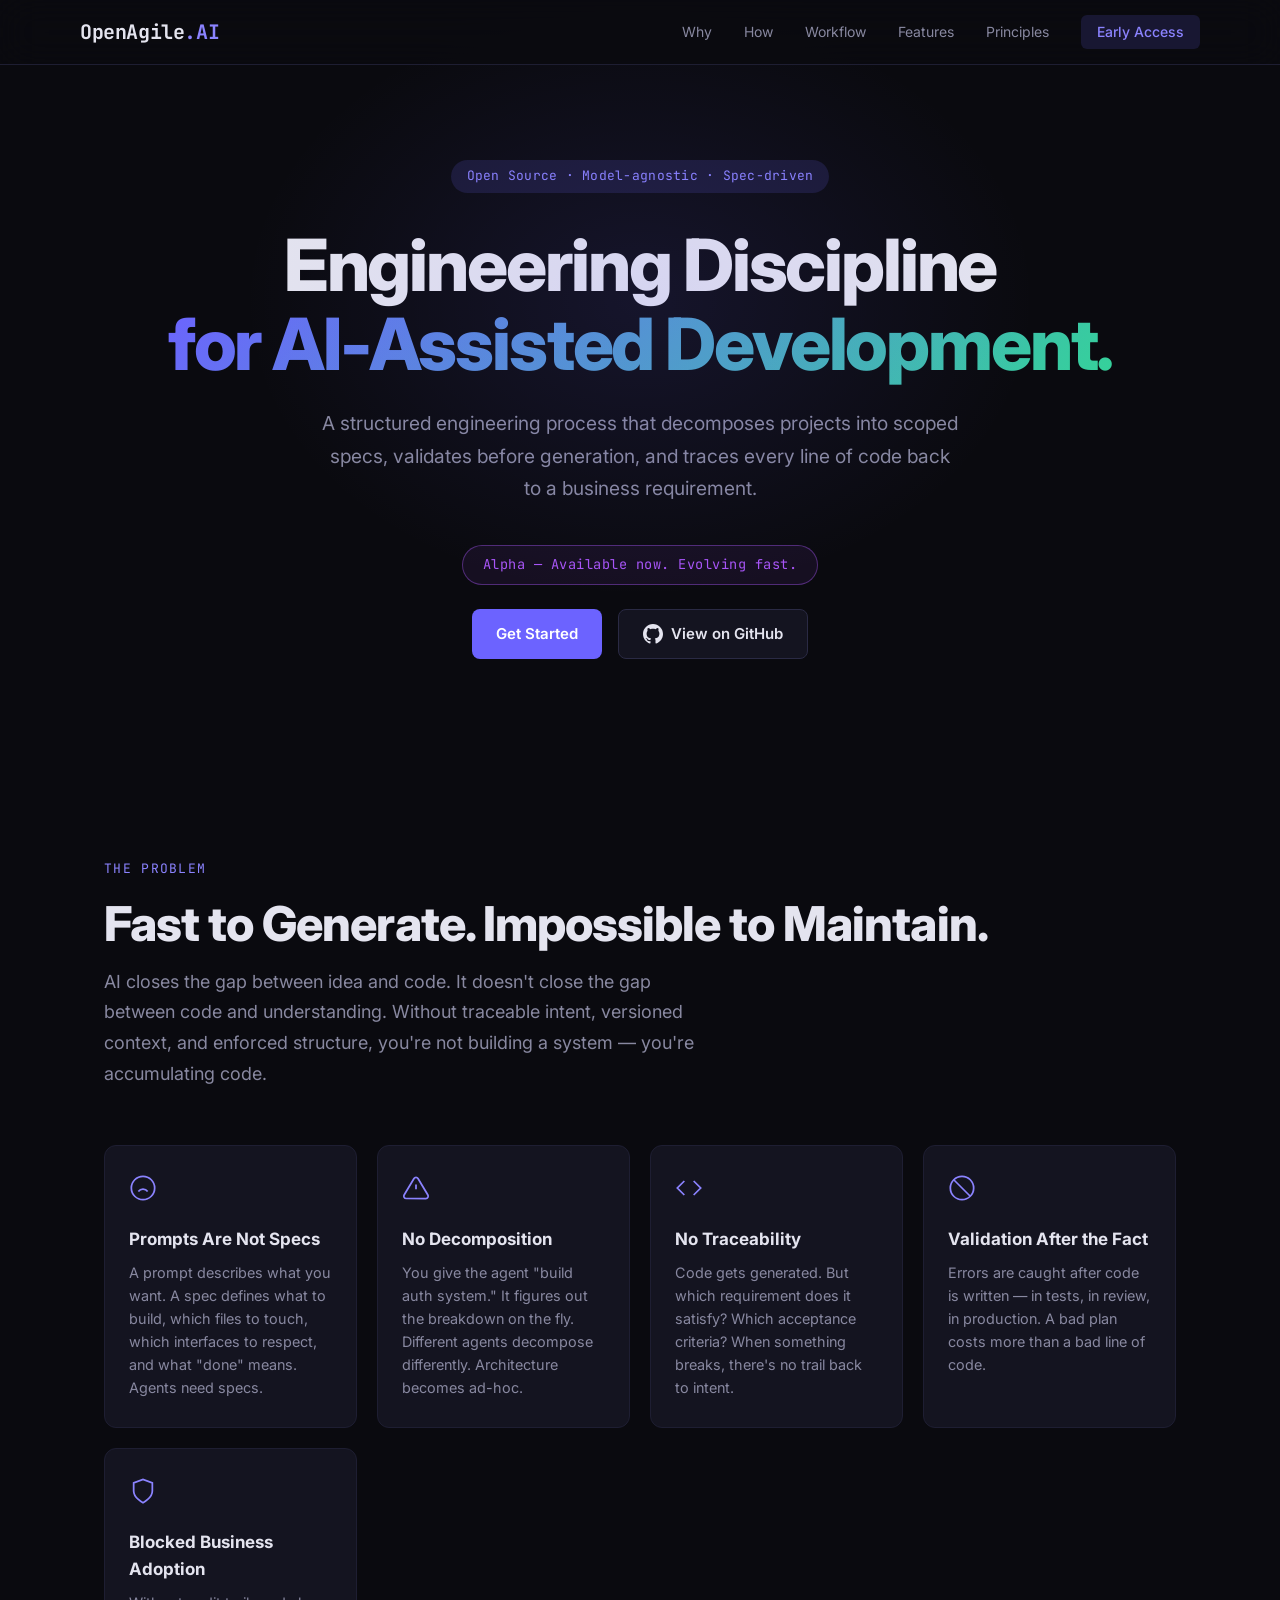
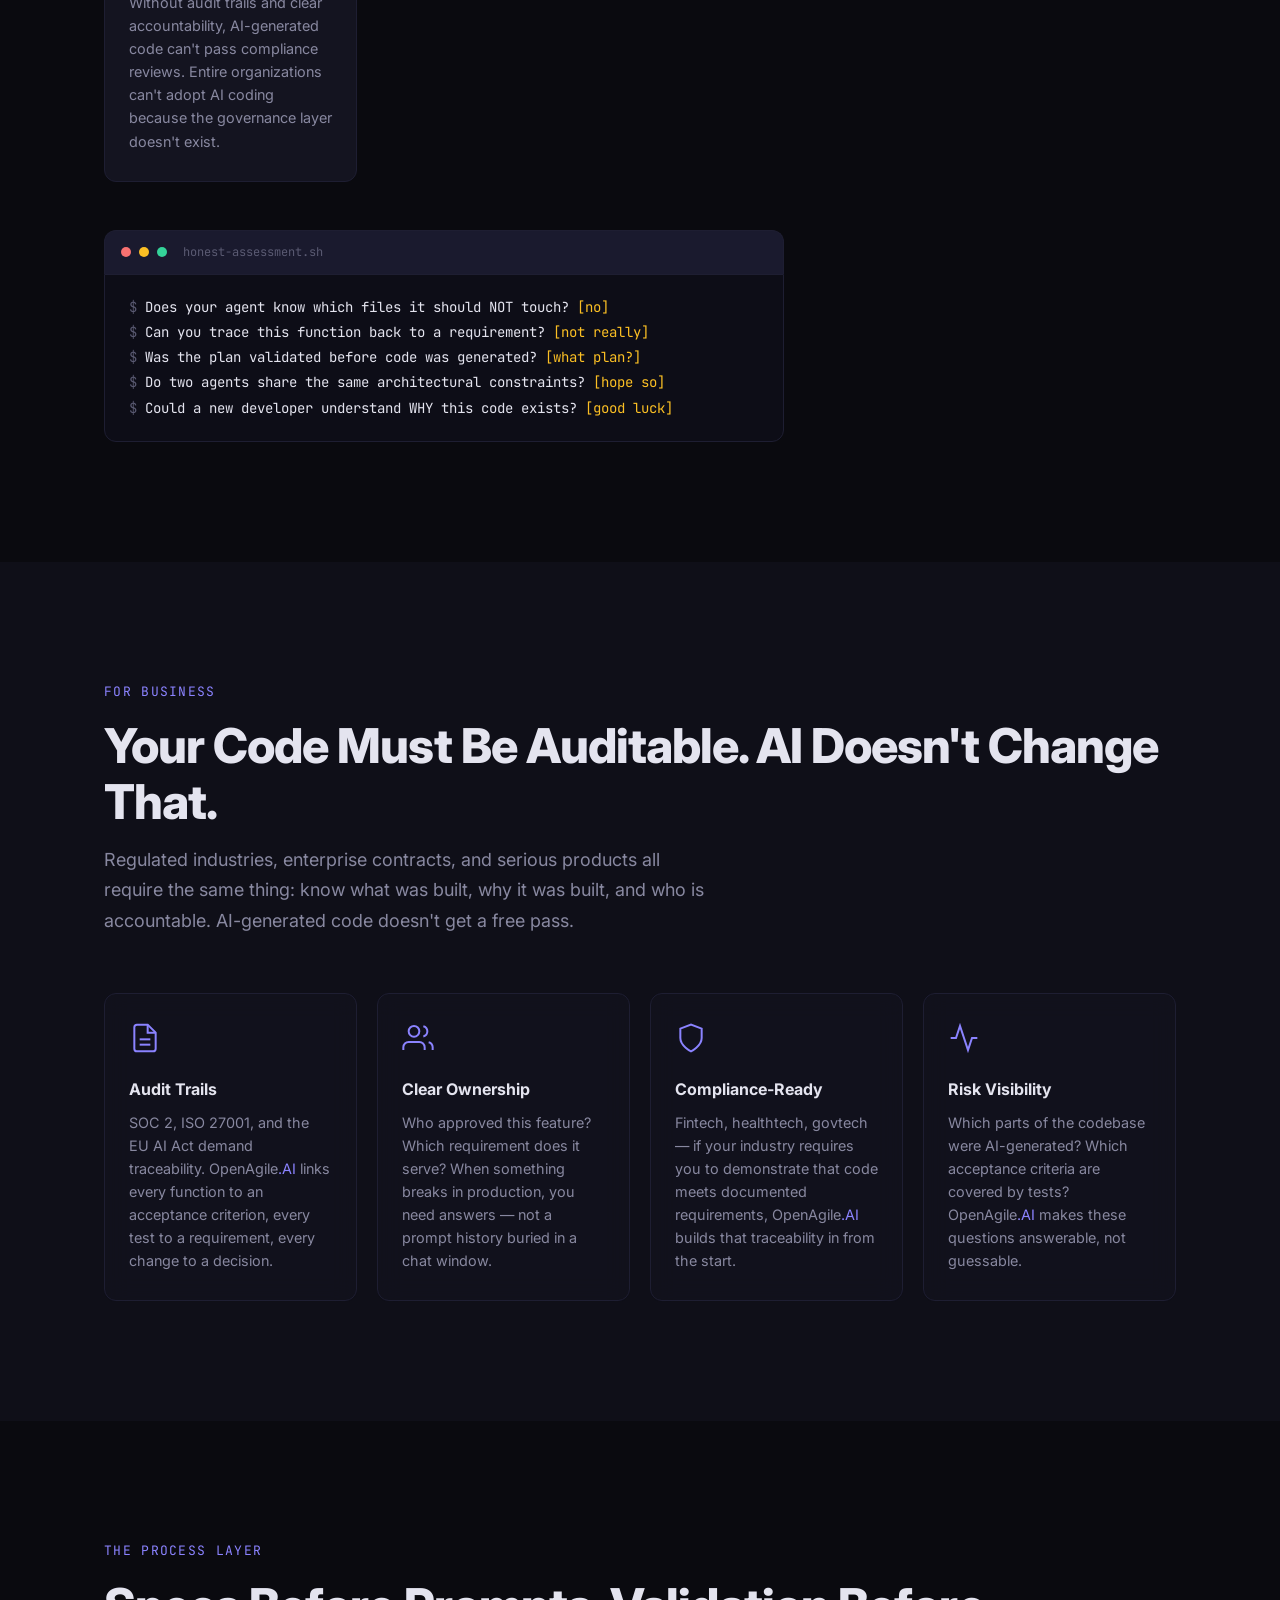
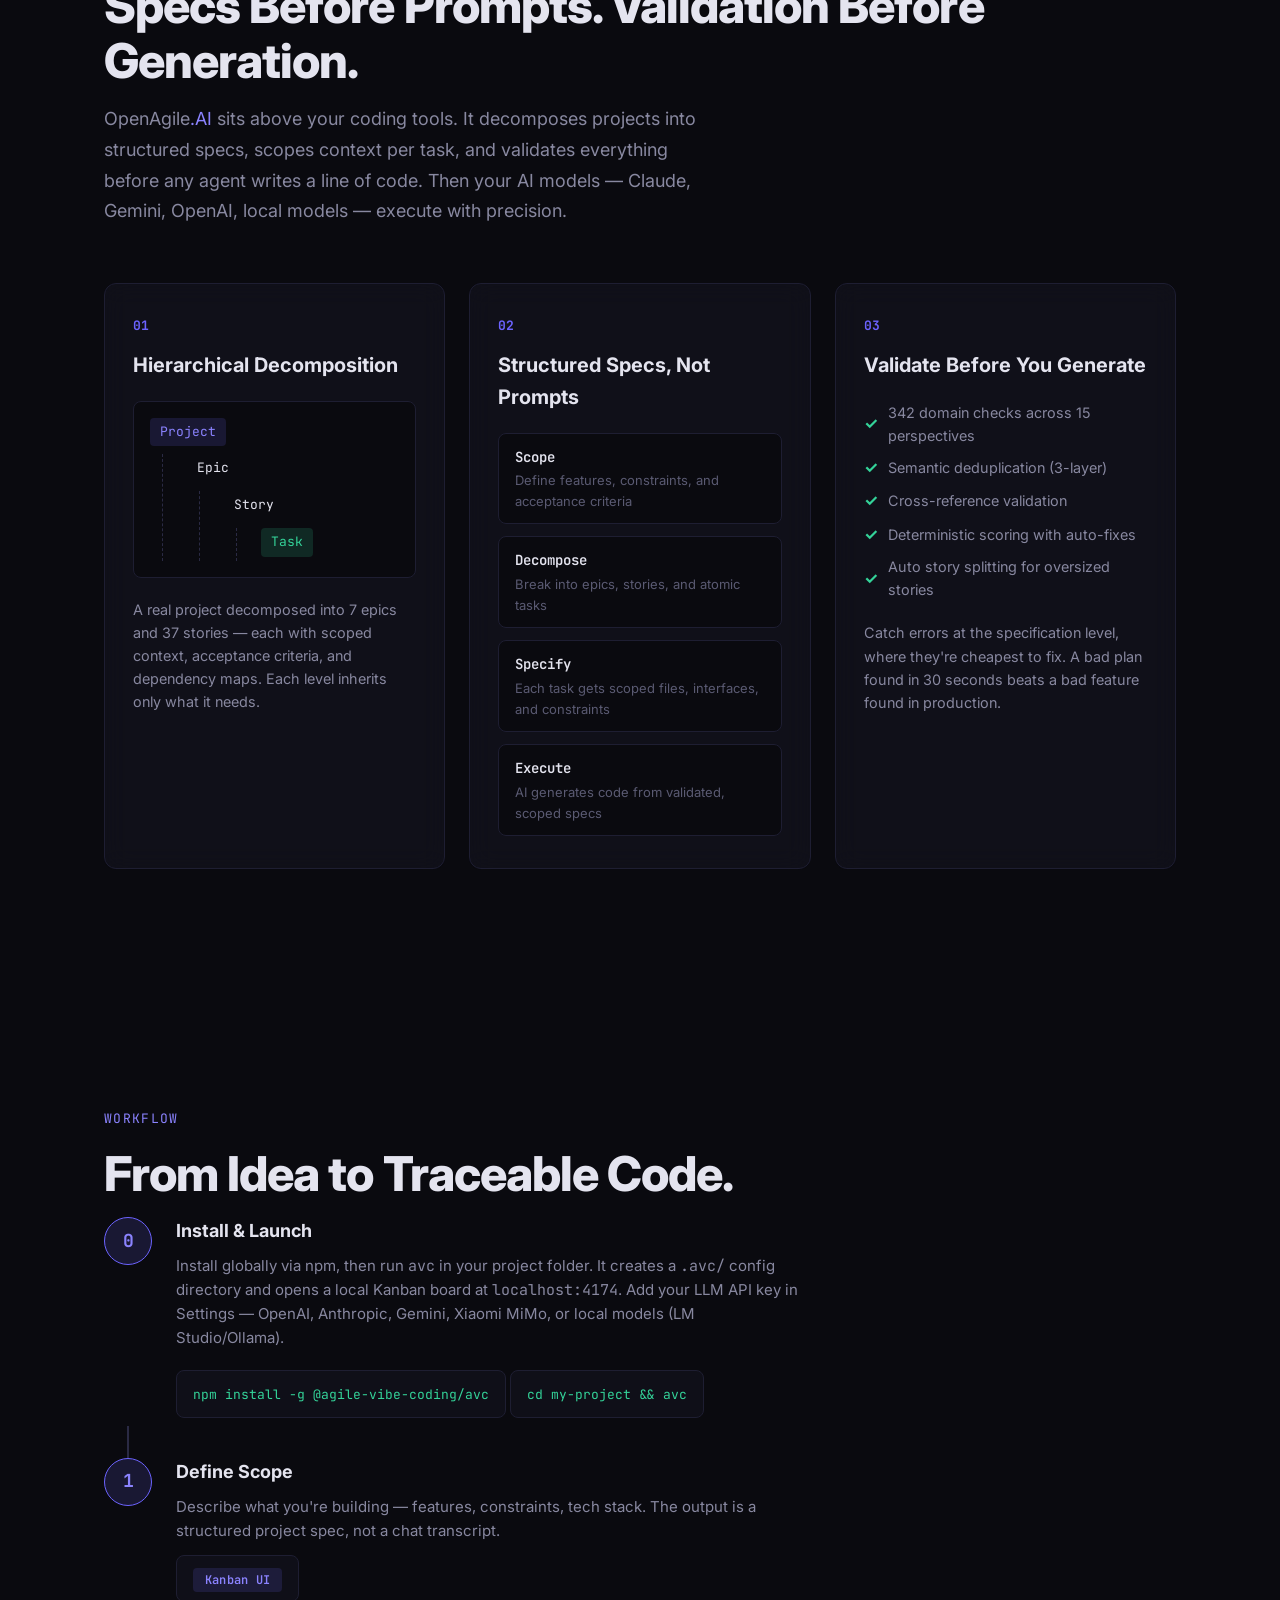
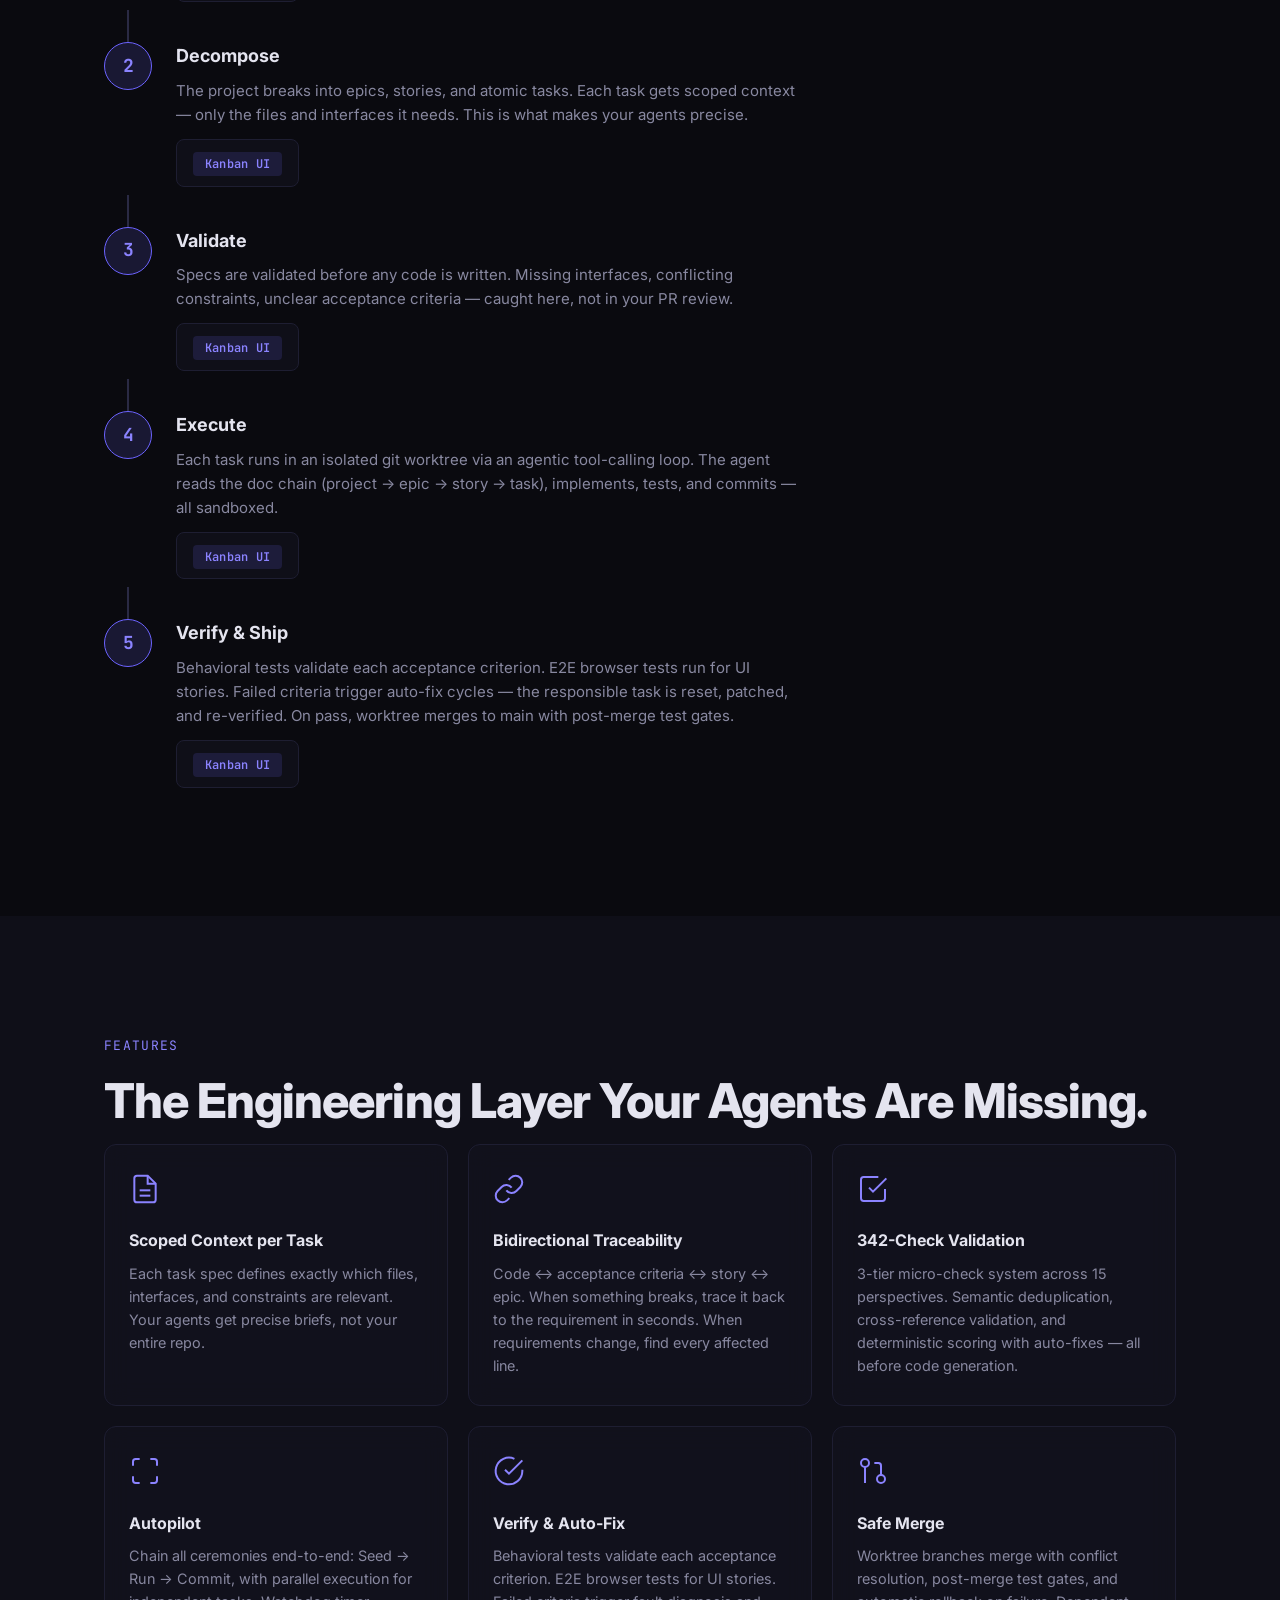
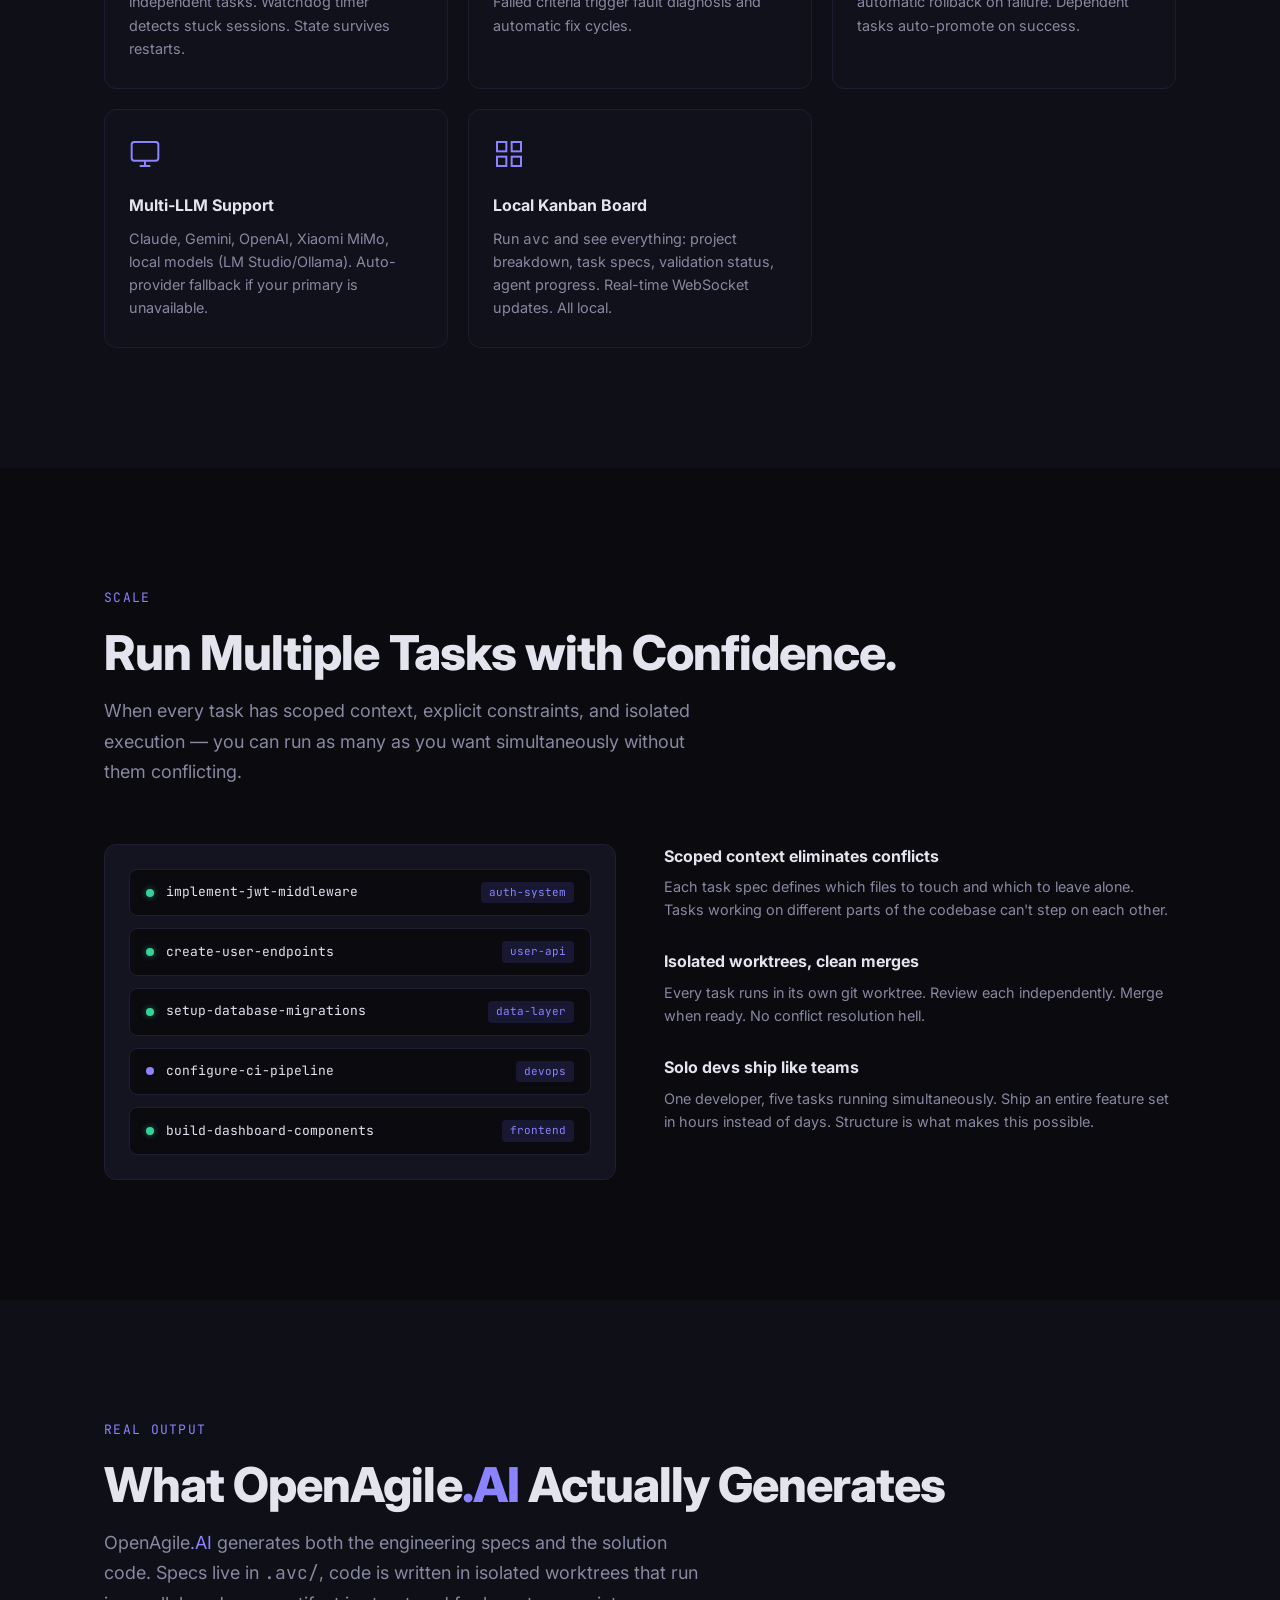
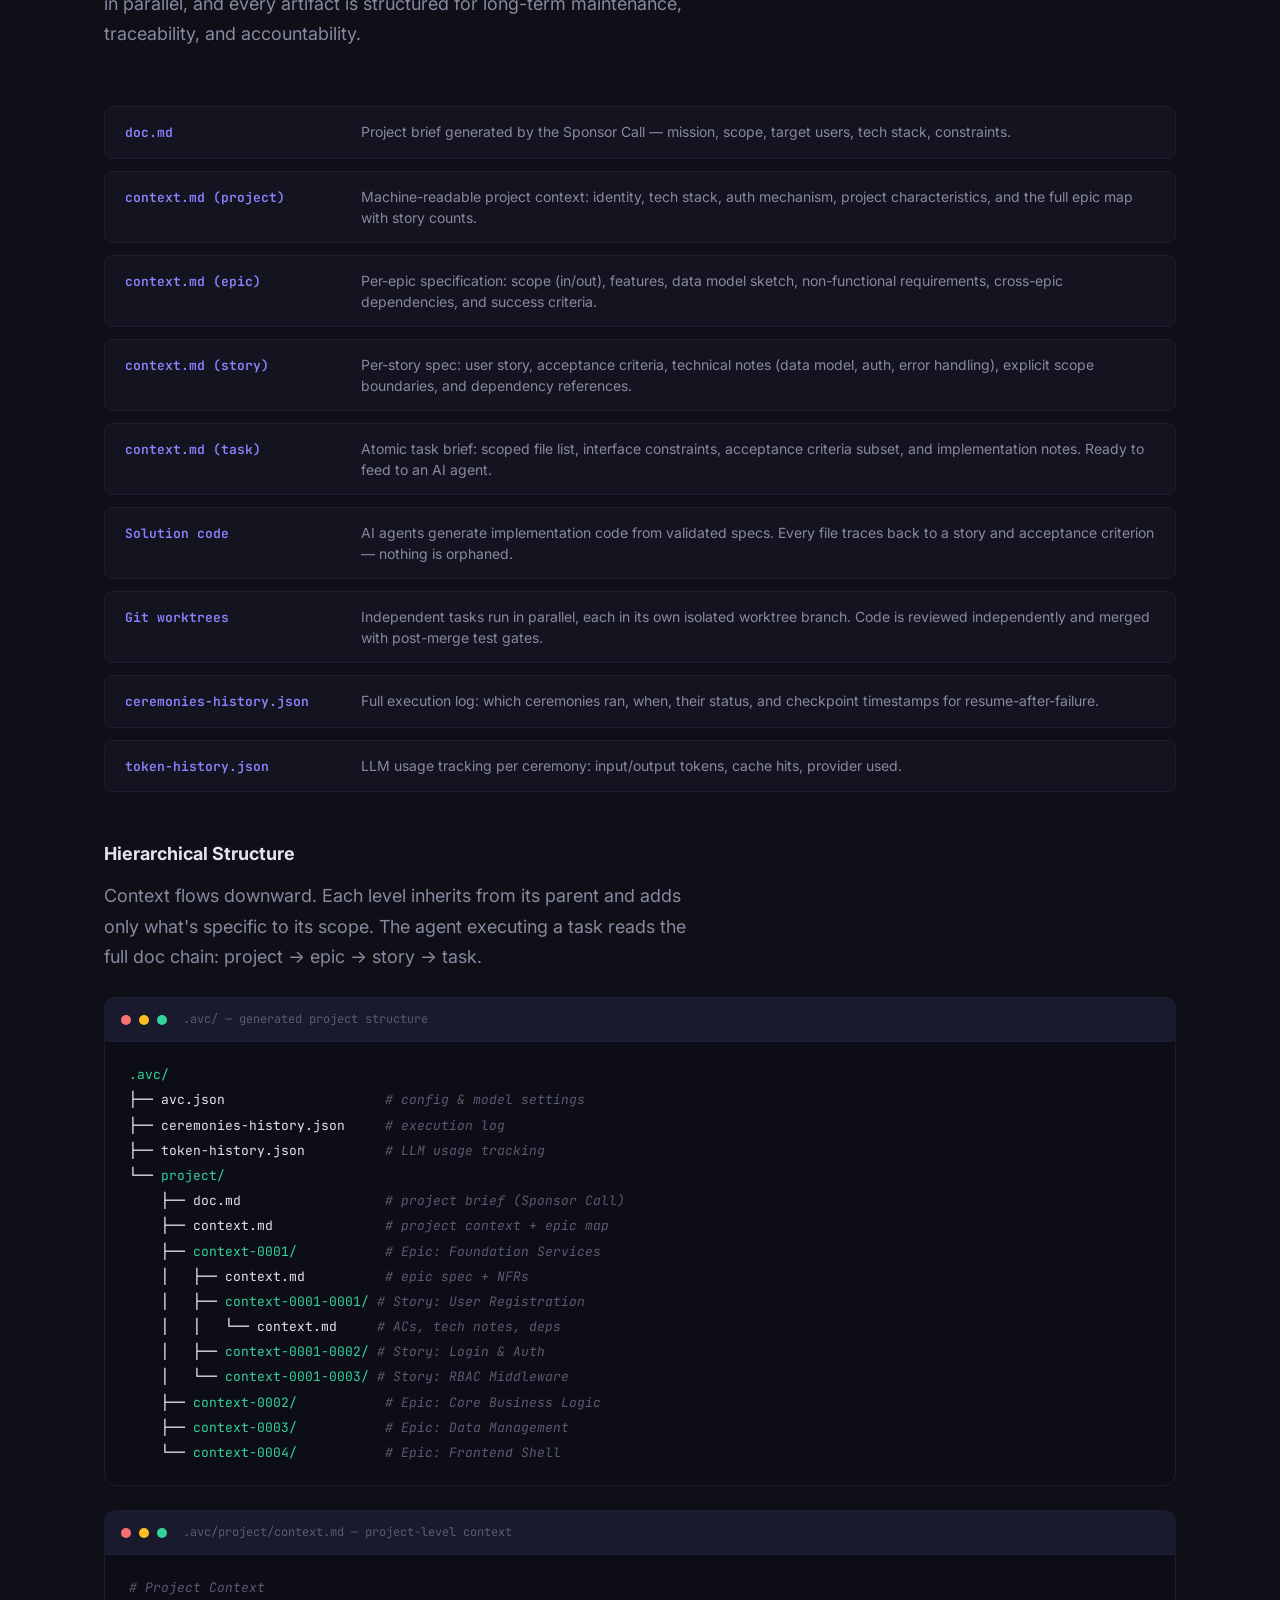
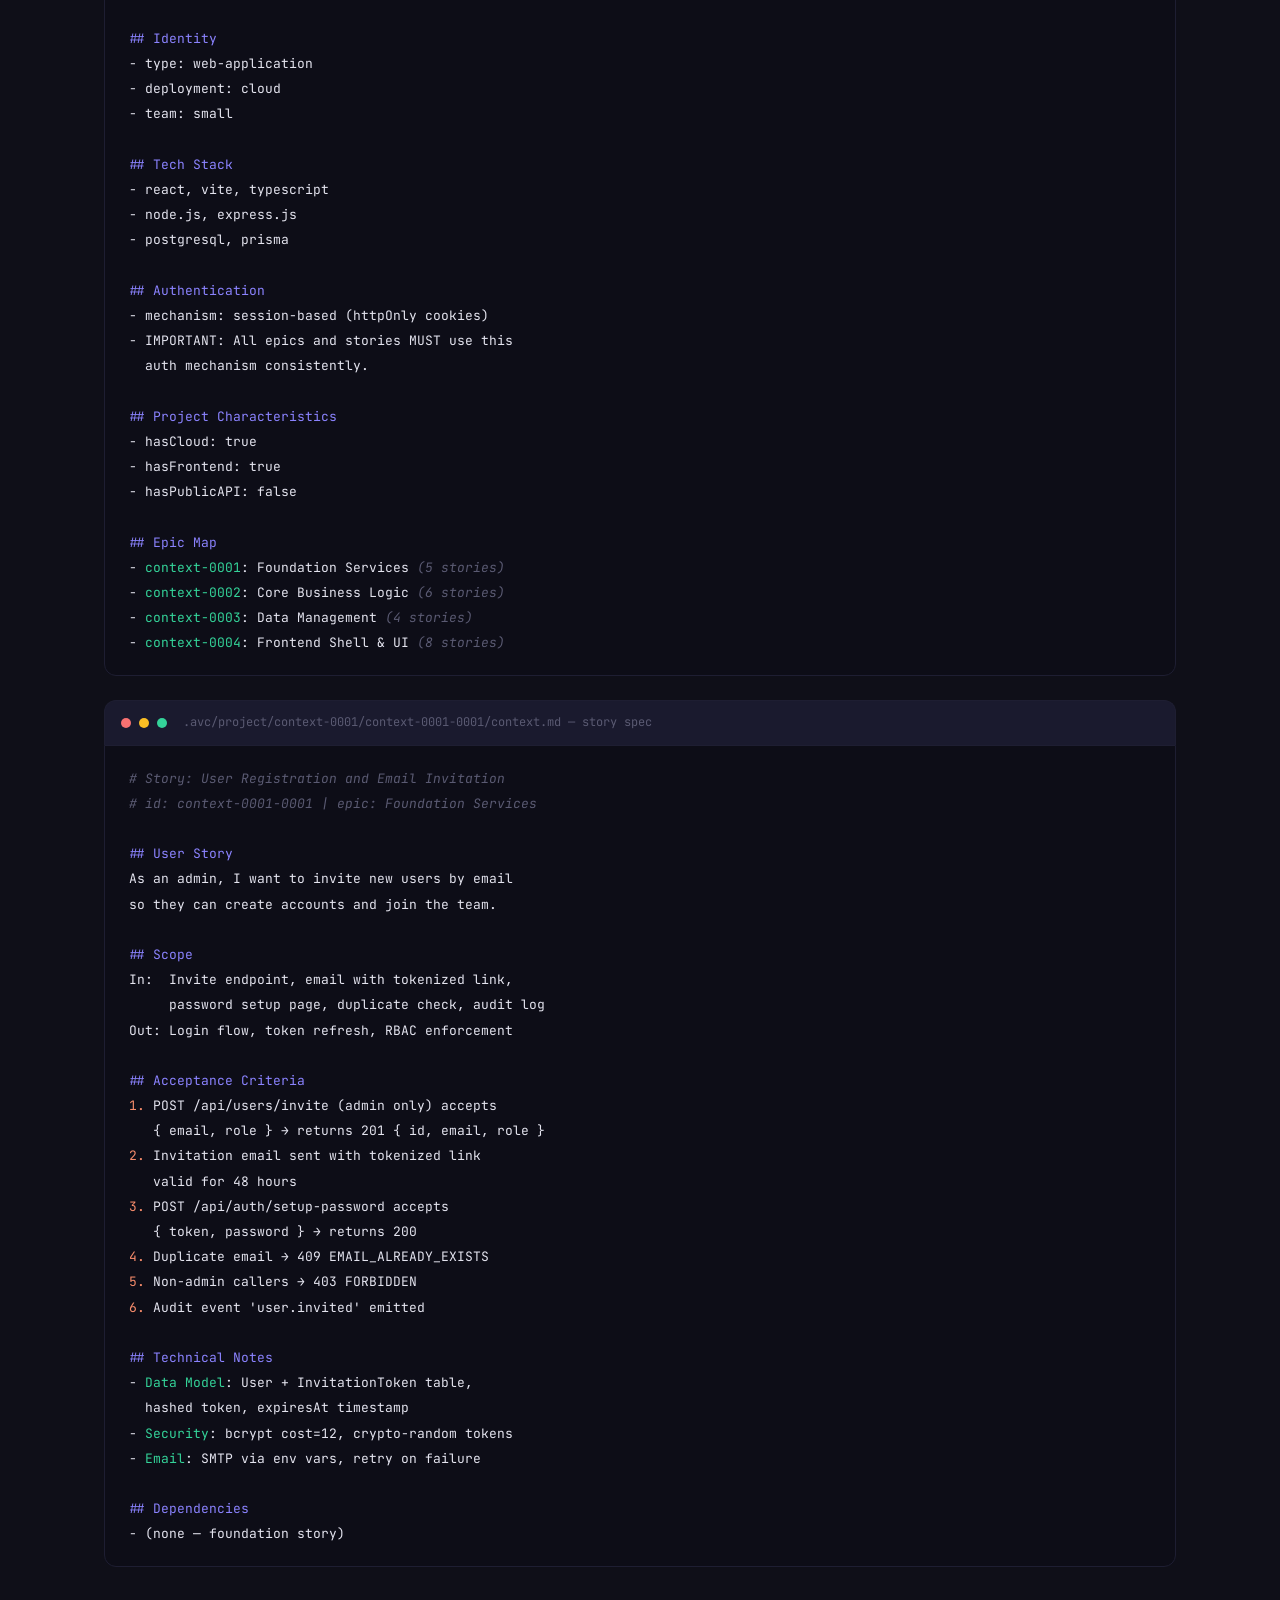
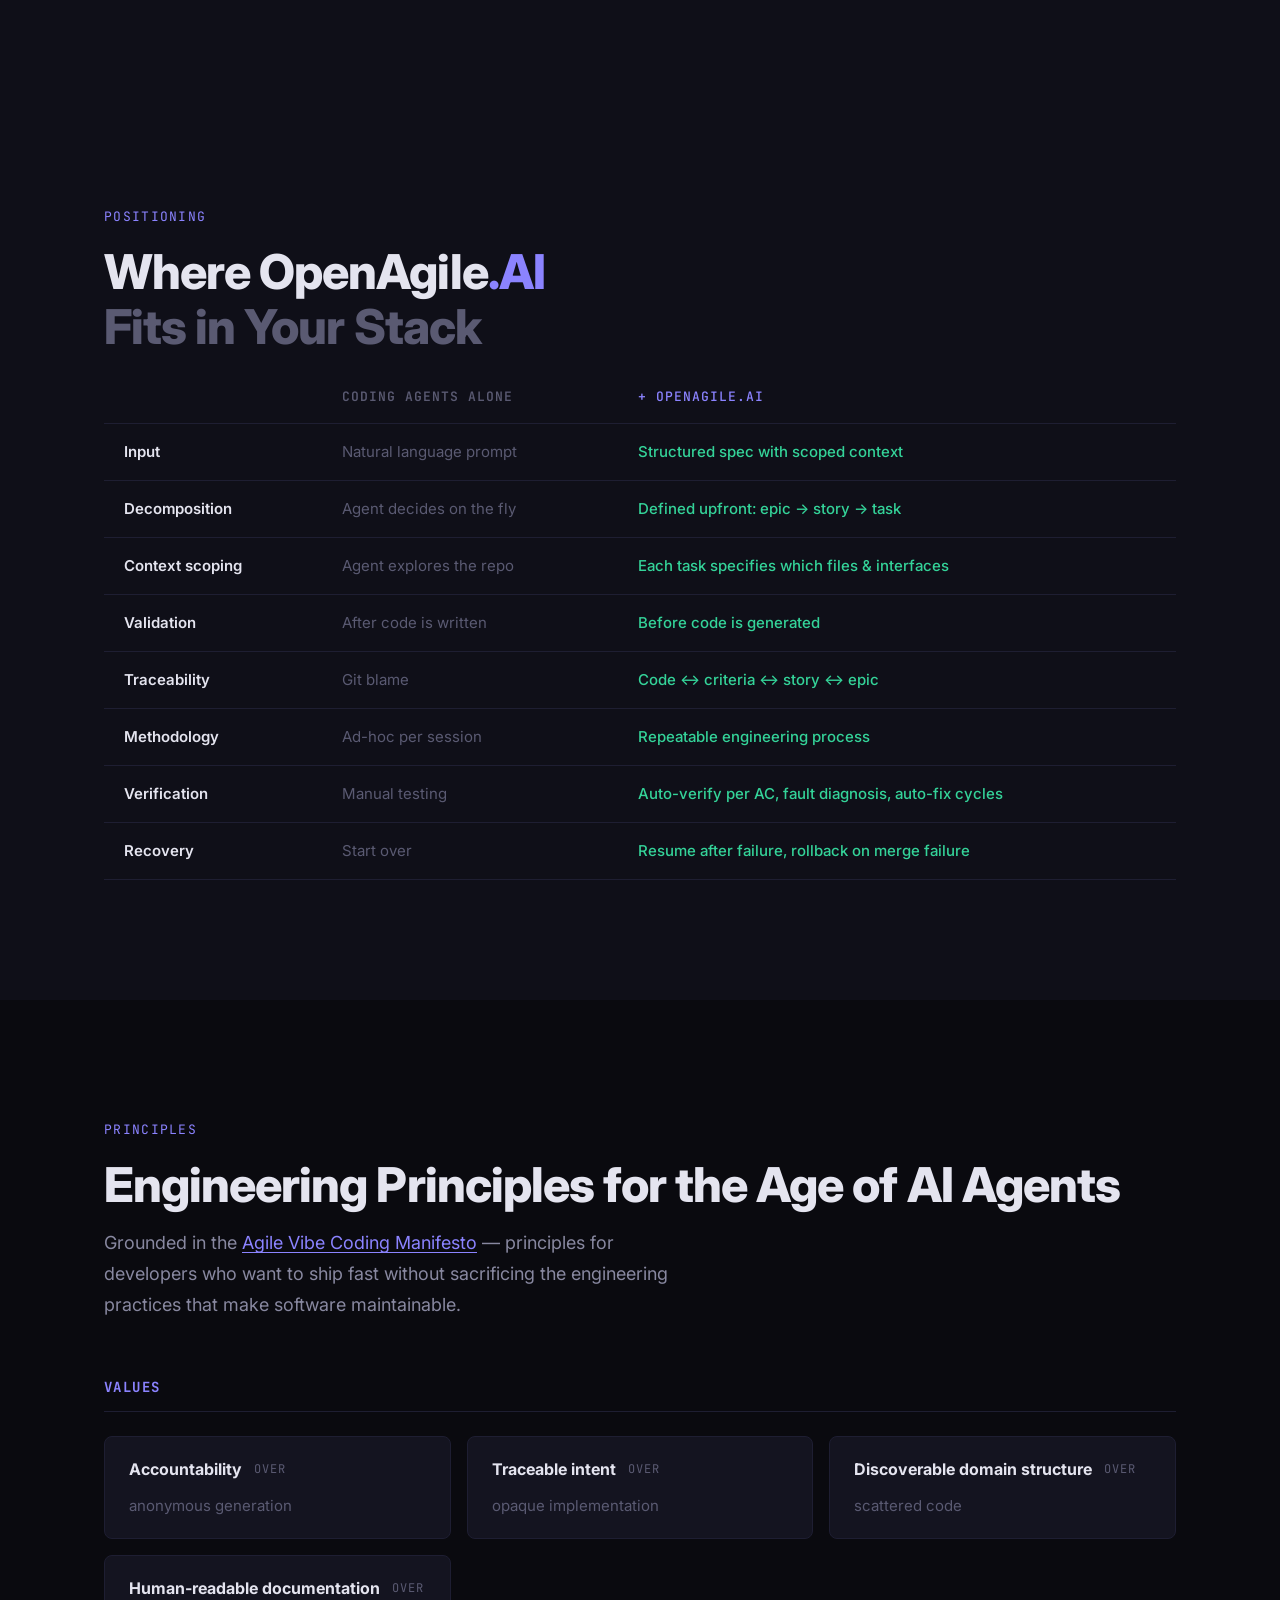
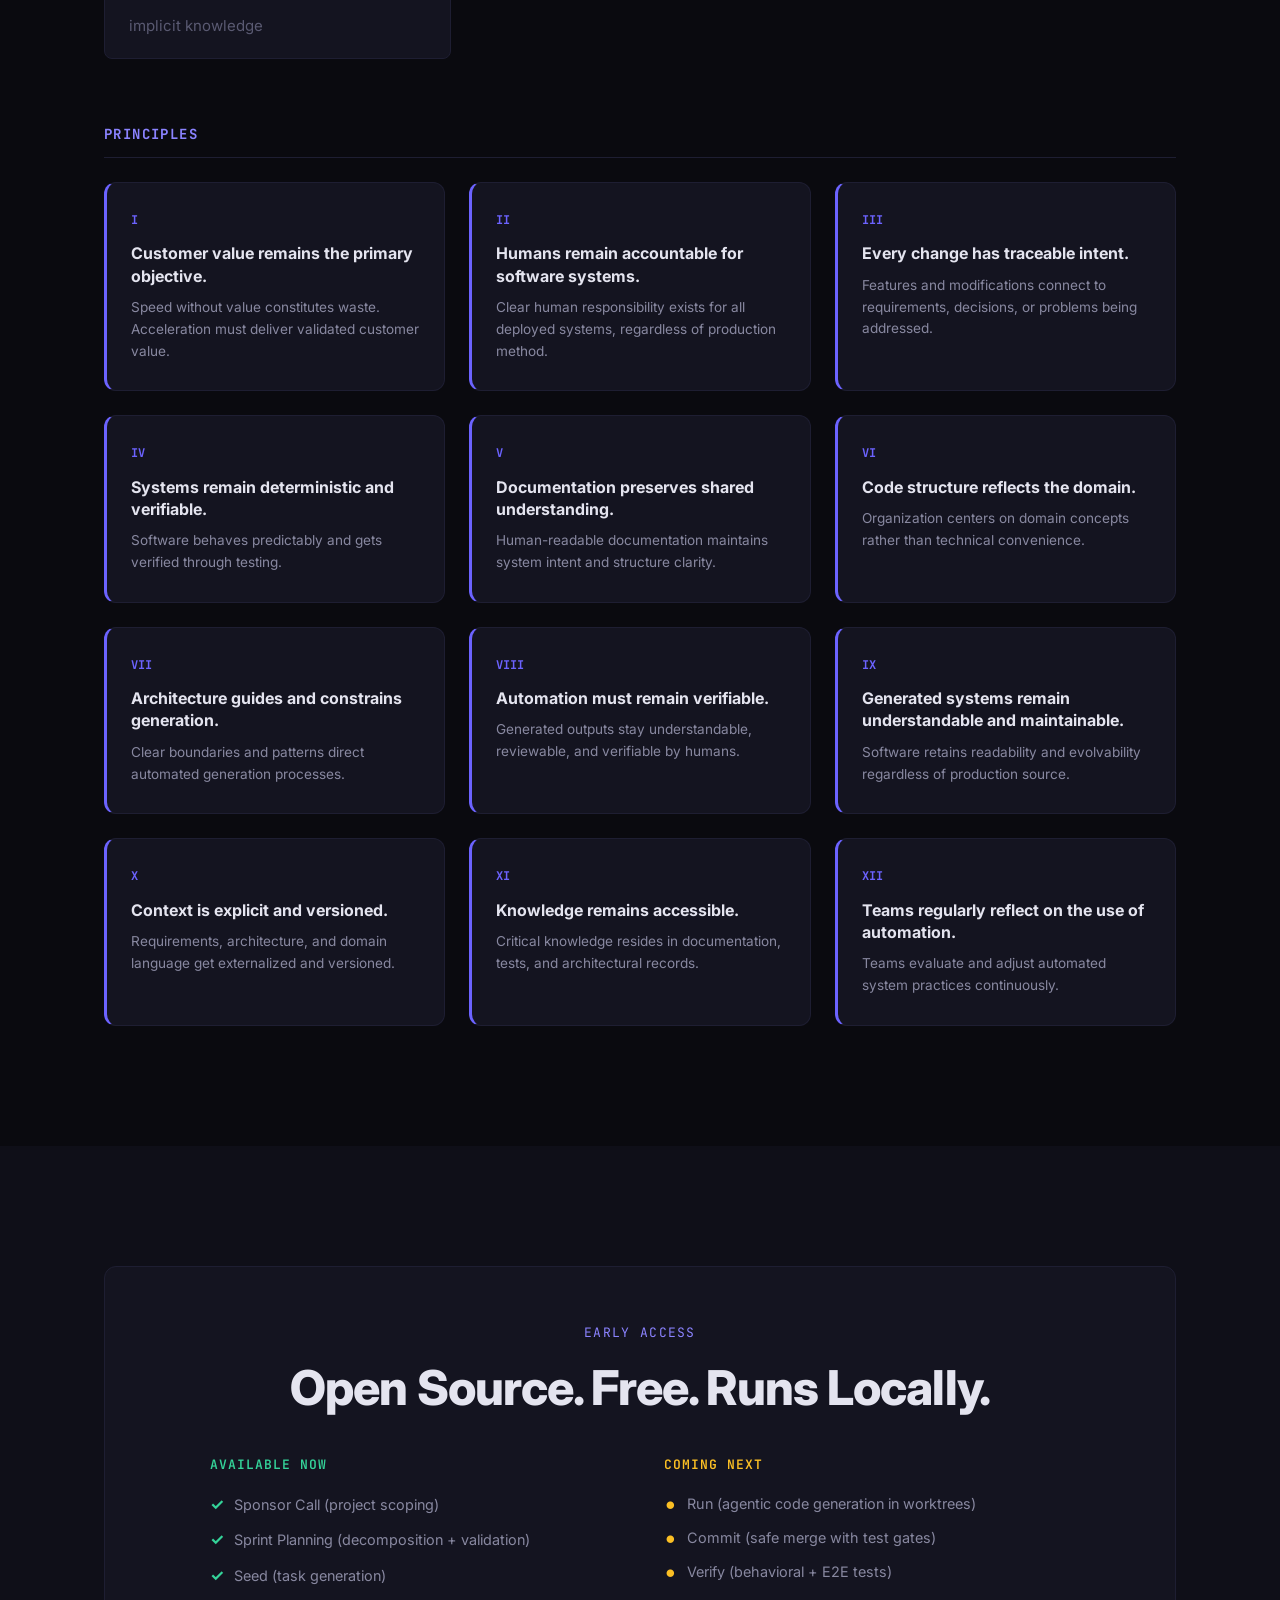
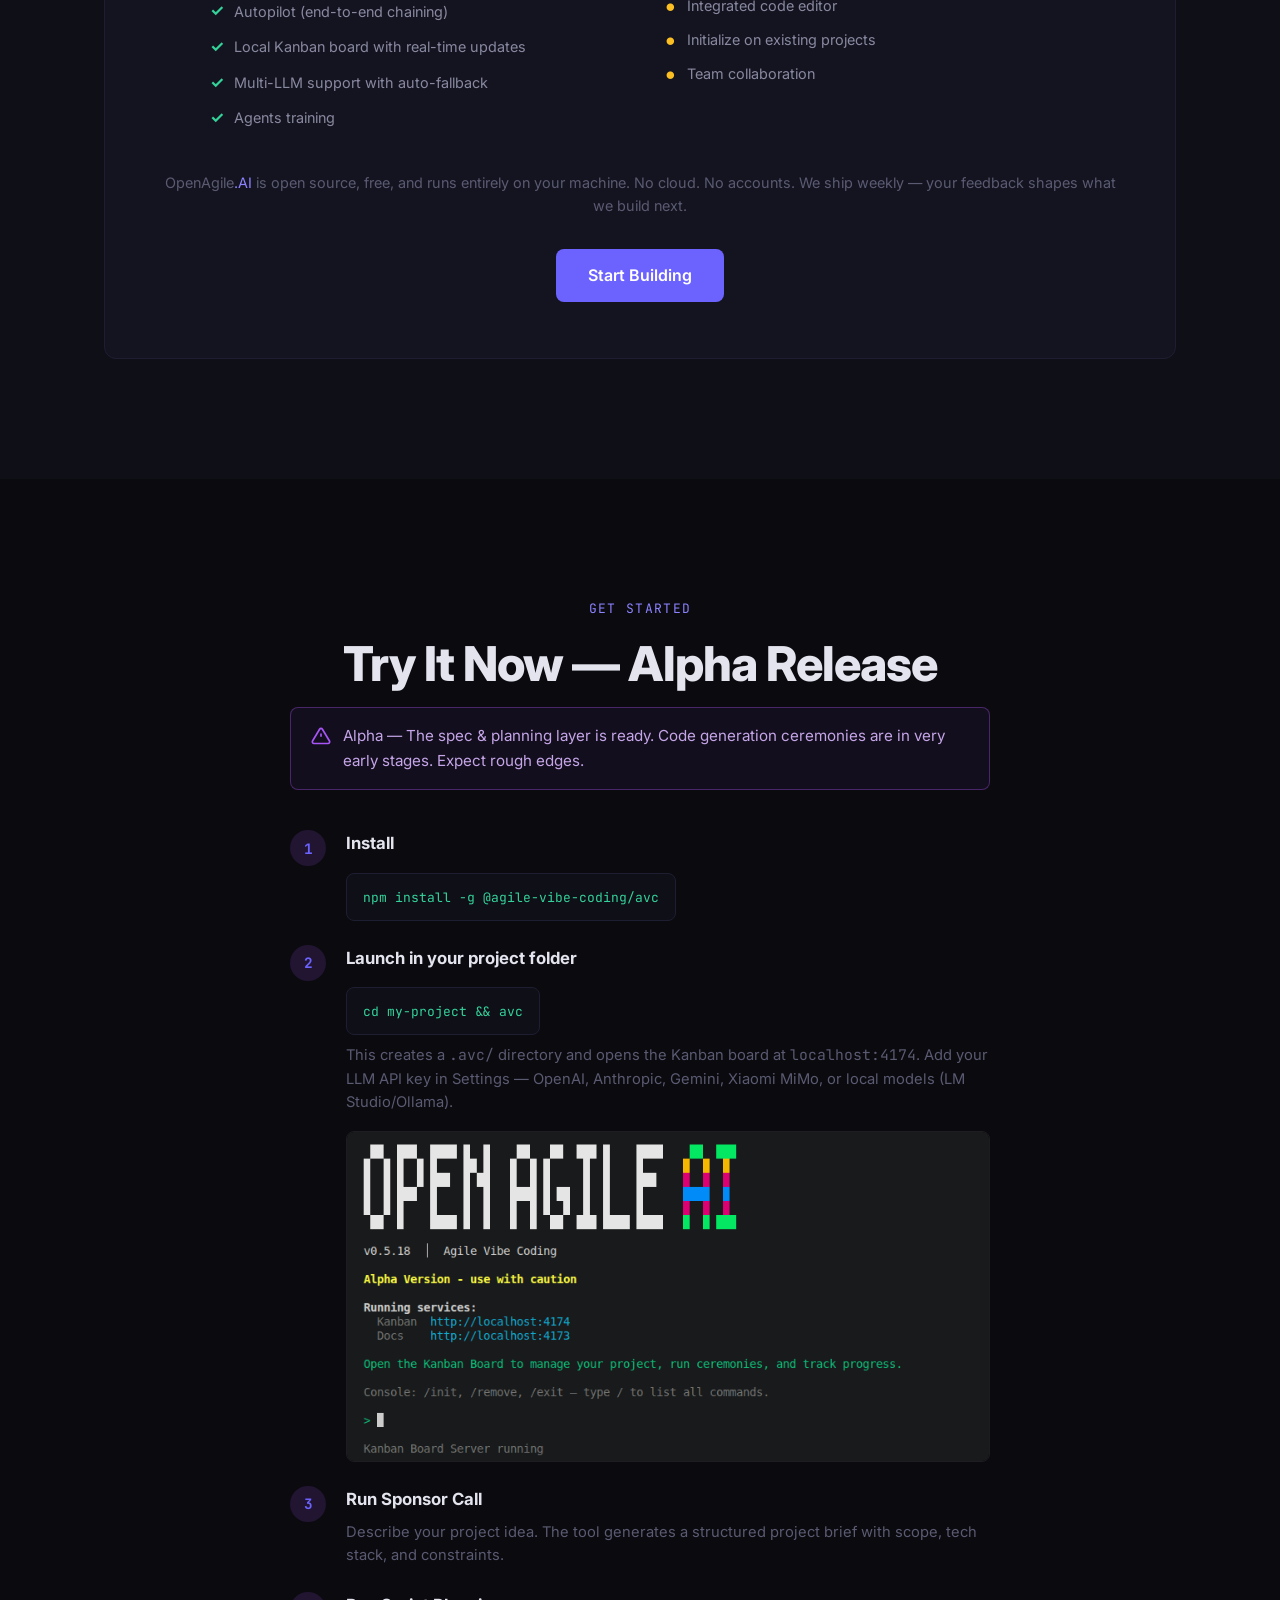
==== commit 9909780b: "Update hero and Early Access sections Remove animated flow from hero, move Run/Commit/Verify to Comi" ====
--- a/index.html
+++ b/index.html
@@ -59,43 +59,6 @@
           <svg width="20" height="20" viewBox="0 0 24 24" fill="currentColor"><path d="M12 0c-6.626 0-12 5.373-12 12 0 5.302 3.438 9.8 8.207 11.387.599.111.793-.261.793-.577v-2.234c-3.338.726-4.033-1.416-4.033-1.416-.546-1.387-1.333-1.756-1.333-1.756-1.089-.745.083-.729.083-.729 1.205.084 1.839 1.237 1.839 1.237 1.07 1.834 2.807 1.304 3.492.997.107-.775.418-1.305.762-1.604-2.665-.305-5.467-1.334-5.467-5.931 0-1.311.469-2.381 1.236-3.221-.124-.303-.535-1.524.117-3.176 0 0 1.008-.322 3.301 1.23.957-.266 1.983-.399 3.003-.404 1.02.005 2.047.138 3.006.404 2.291-1.552 3.297-1.23 3.297-1.23.653 1.653.242 2.874.118 3.176.77.84 1.235 1.911 1.235 3.221 0 4.609-2.807 5.624-5.479 5.921.43.372.823 1.102.823 2.222v3.293c0 .319.192.694.801.576 4.765-1.589 8.199-6.086 8.199-11.386 0-6.627-5.373-12-12-12z"/></svg>
           View on GitHub
         </a>
-      </div>
-      <!-- Animated flow -->
-      <div class="hero-flow">
-        <div class="flow-step" data-step="1">
-          <div class="flow-icon">
-            <svg width="24" height="24" viewBox="0 0 24 24" fill="none" stroke="currentColor" stroke-width="2"><path d="M17 21v-2a4 4 0 0 0-4-4H5a4 4 0 0 0-4 4v2"/><circle cx="9" cy="7" r="4"/><path d="M23 21v-2a4 4 0 0 0-3-3.87"/><path d="M16 3.13a4 4 0 0 1 0 7.75"/></svg>
-          </div>
-          <span class="flow-label">Define Scope</span>
-        </div>
-        <div class="flow-arrow">&rarr;</div>
-        <div class="flow-step" data-step="2">
-          <div class="flow-icon">
-            <svg width="24" height="24" viewBox="0 0 24 24" fill="none" stroke="currentColor" stroke-width="2"><rect x="3" y="3" width="7" height="7"/><rect x="14" y="3" width="7" height="7"/><rect x="3" y="14" width="7" height="7"/><rect x="14" y="14" width="7" height="7"/></svg>
-          </div>
-          <span class="flow-label">Decompose</span>
-        </div>
-        <div class="flow-arrow">&rarr;</div>
-        <div class="flow-step" data-step="3">
-          <div class="flow-icon">
-            <svg width="24" height="24" viewBox="0 0 24 24" fill="none" stroke="currentColor" stroke-width="2"><path d="M12 2L2 7l10 5 10-5-10-5z"/><path d="M2 17l10 5 10-5"/><path d="M2 12l10 5 10-5"/></svg>
-          </div>
-          <span class="flow-label">Seed Tasks</span>
-        </div>
-        <div class="flow-arrow">&rarr;</div>
-        <div class="flow-step" data-step="4">
-          <div class="flow-icon">
-            <svg width="24" height="24" viewBox="0 0 24 24" fill="none" stroke="currentColor" stroke-width="2"><polygon points="5 3 19 12 5 21 5 3"/></svg>
-          </div>
-          <span class="flow-label">Run</span>
-        </div>
-        <div class="flow-arrow">&rarr;</div>
-        <div class="flow-step" data-step="5">
-          <div class="flow-icon">
-            <svg width="24" height="24" viewBox="0 0 24 24" fill="none" stroke="currentColor" stroke-width="2"><path d="M22 11.08V12a10 10 0 1 1-5.93-9.14"/><polyline points="22 4 12 14.01 9 11.01"/></svg>
-          </div>
-          <span class="flow-label">Verify &amp; Ship</span>
-        </div>
       </div>
     </div>
   </section>
@@ -809,20 +772,18 @@
               <li><span class="check-icon">&check;</span> Sponsor Call (project scoping)</li>
               <li><span class="check-icon">&check;</span> Sprint Planning (decomposition + validation)</li>
               <li><span class="check-icon">&check;</span> Seed (task generation)</li>
-              <li><span class="check-icon">&check;</span> Run (agentic code generation in worktrees)</li>
-              <li><span class="check-icon">&check;</span> Commit (safe merge with test gates)</li>
-              <li><span class="check-icon">&check;</span> Verify (behavioral + E2E tests)</li>
               <li><span class="check-icon">&check;</span> Autopilot (end-to-end chaining)</li>
               <li><span class="check-icon">&check;</span> Local Kanban board with real-time updates</li>
               <li><span class="check-icon">&check;</span> Multi-LLM support with auto-fallback</li>
-              <li><span class="check-icon">&check;</span> 342-check micro-validation system</li>
+              <li><span class="check-icon">&check;</span> Agents training</li>
             </ul>
           </div>
           <div class="beta-col">
             <h4 class="beta-status-label in-progress">Coming Next</h4>
             <ul class="beta-list">
-              <li><span class="progress-icon">&bull;</span> State of the art AI coding loop</li>
-              <li><span class="progress-icon">&bull;</span> Integrated Kanban AI agent</li>
+              <li><span class="progress-icon">&bull;</span> Run (agentic code generation in worktrees)</li>
+              <li><span class="progress-icon">&bull;</span> Commit (safe merge with test gates)</li>
+              <li><span class="progress-icon">&bull;</span> Verify (behavioral + E2E tests)</li>
               <li><span class="progress-icon">&bull;</span> Integrated code editor</li>
               <li><span class="progress-icon">&bull;</span> Initialize on existing projects</li>
               <li><span class="progress-icon">&bull;</span> Team collaboration</li>
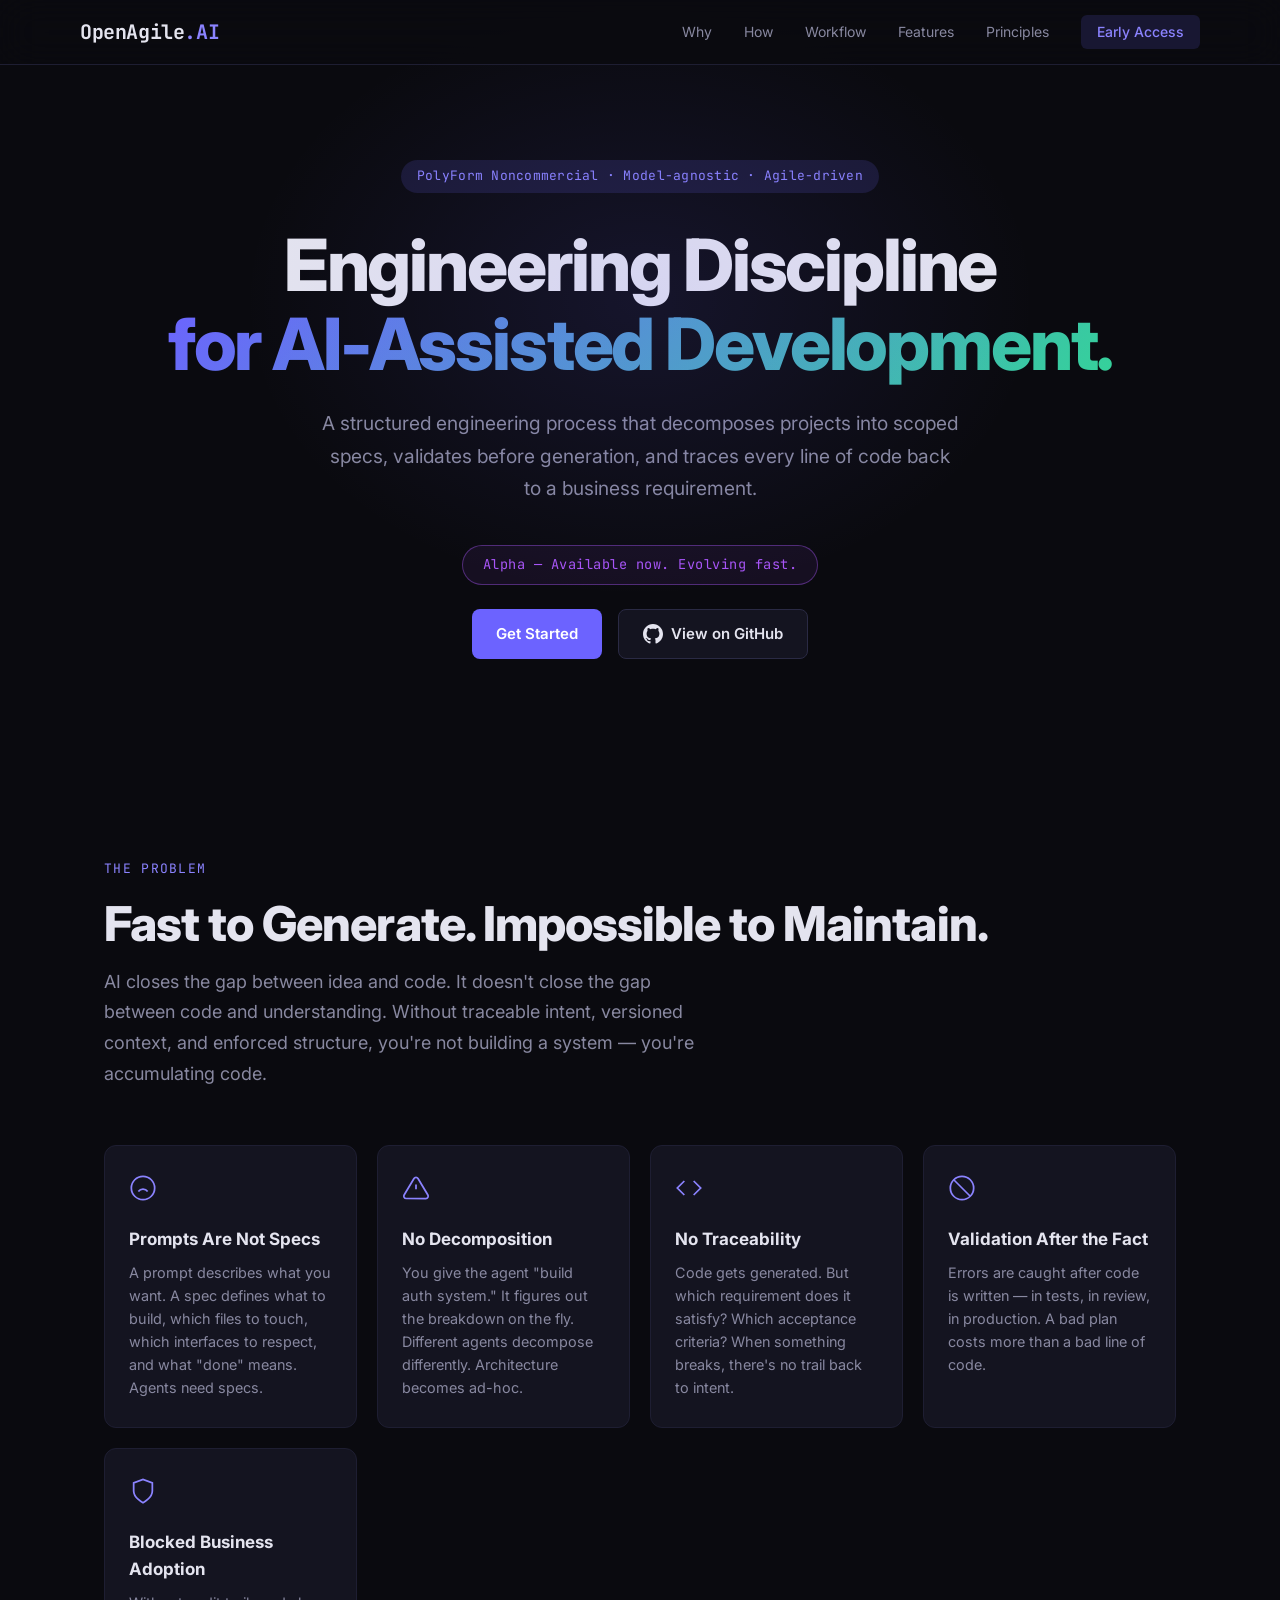
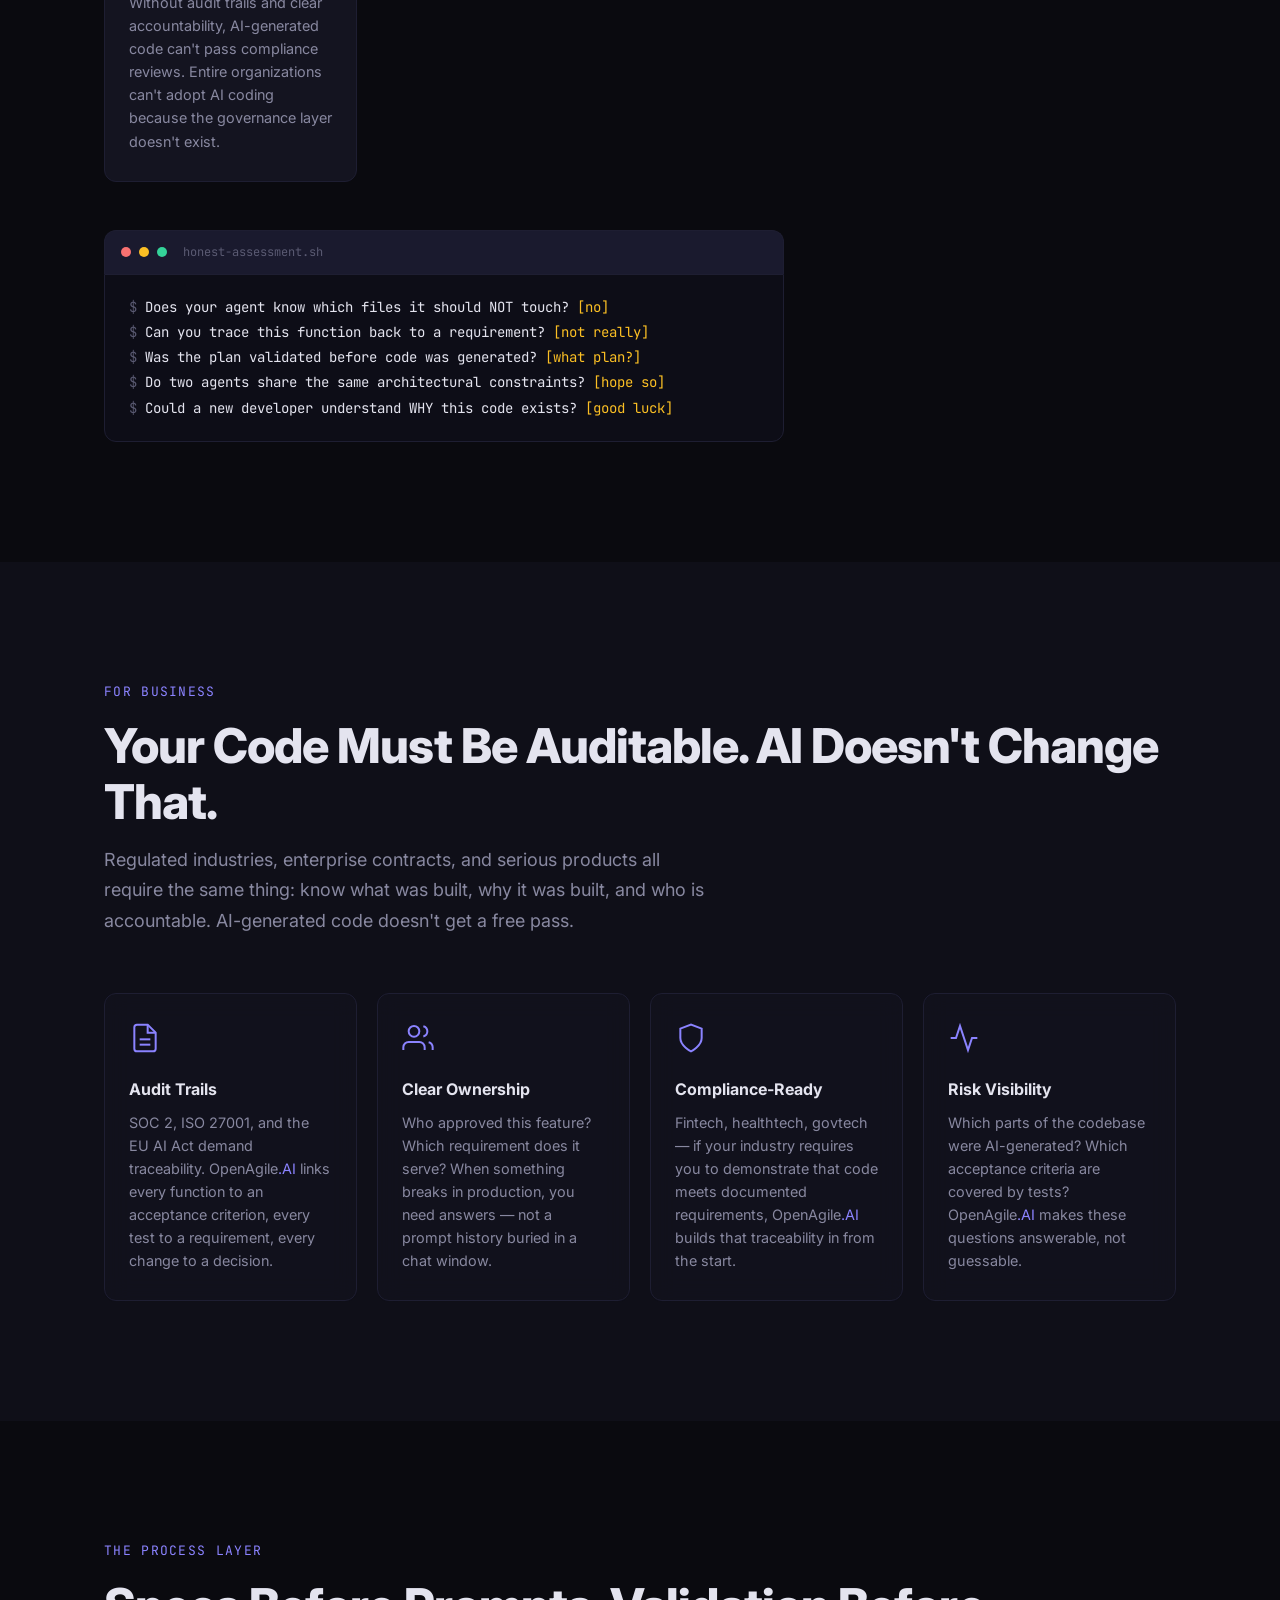
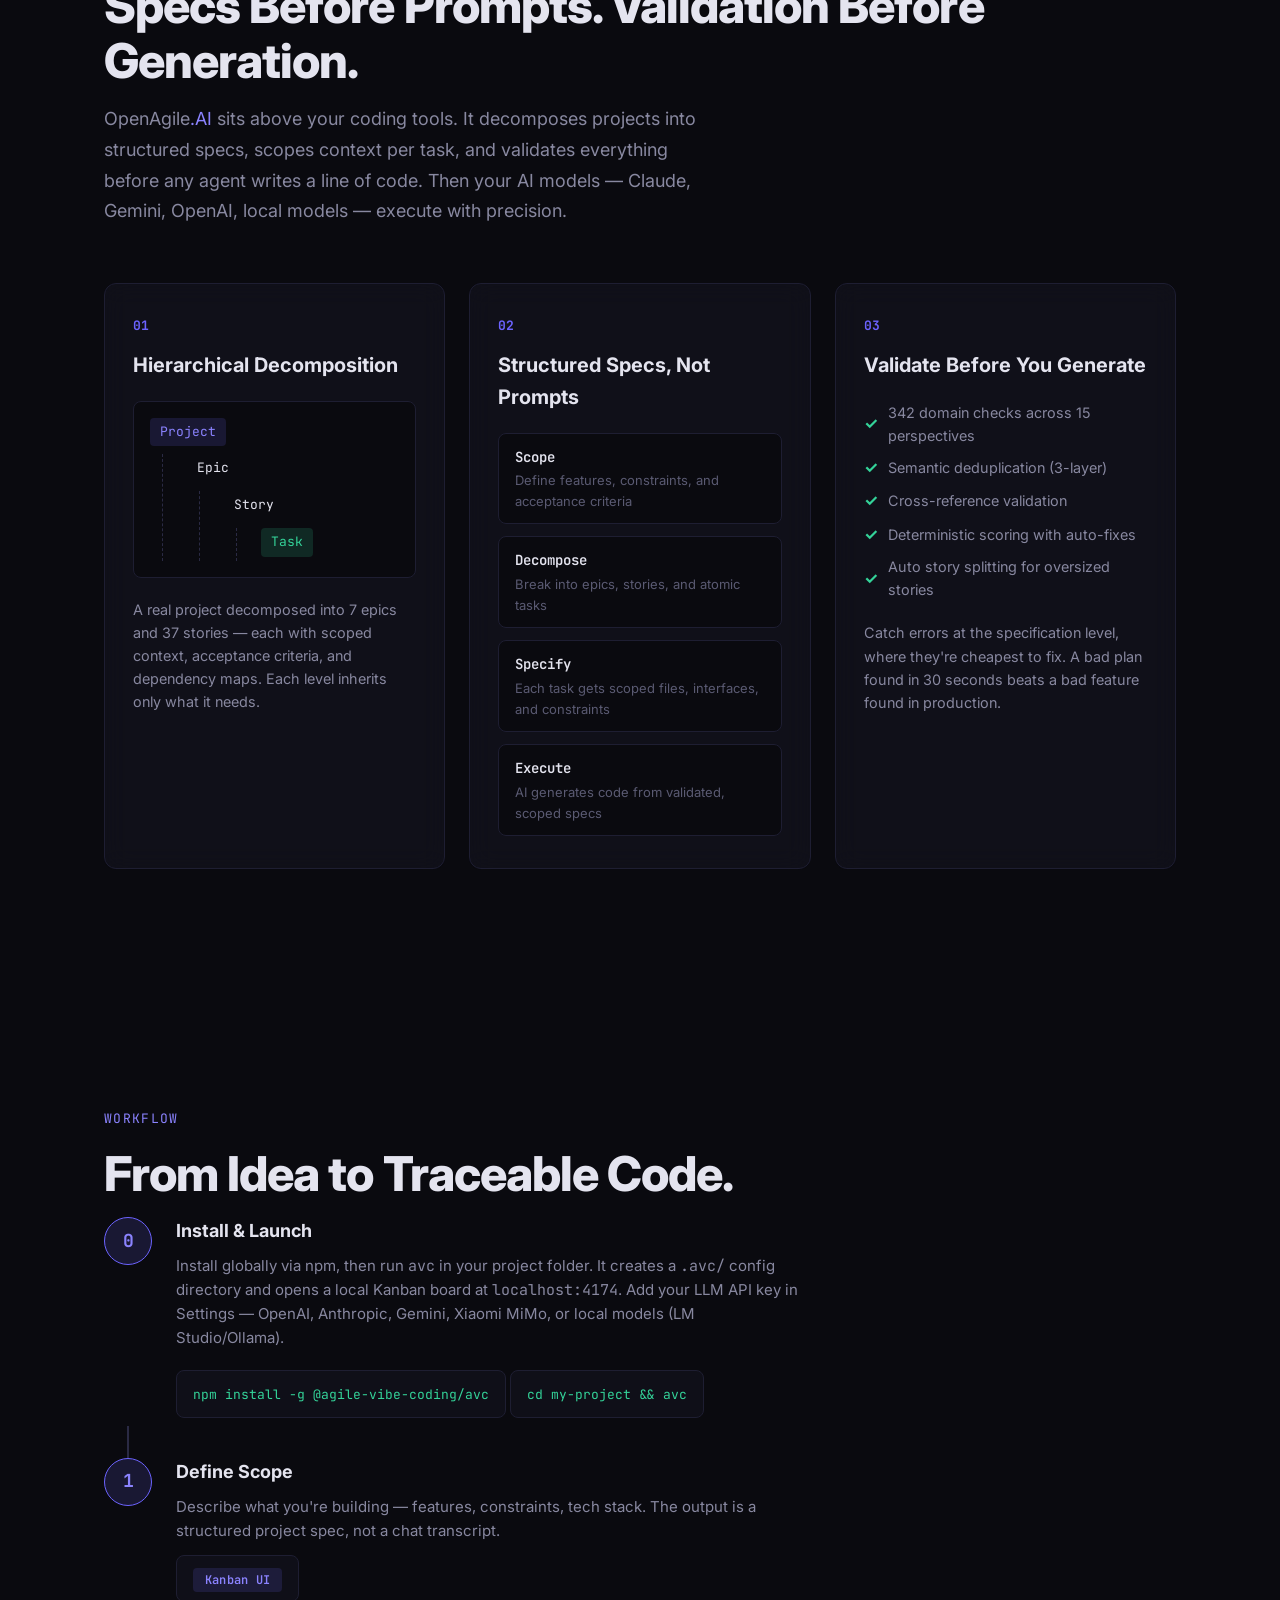
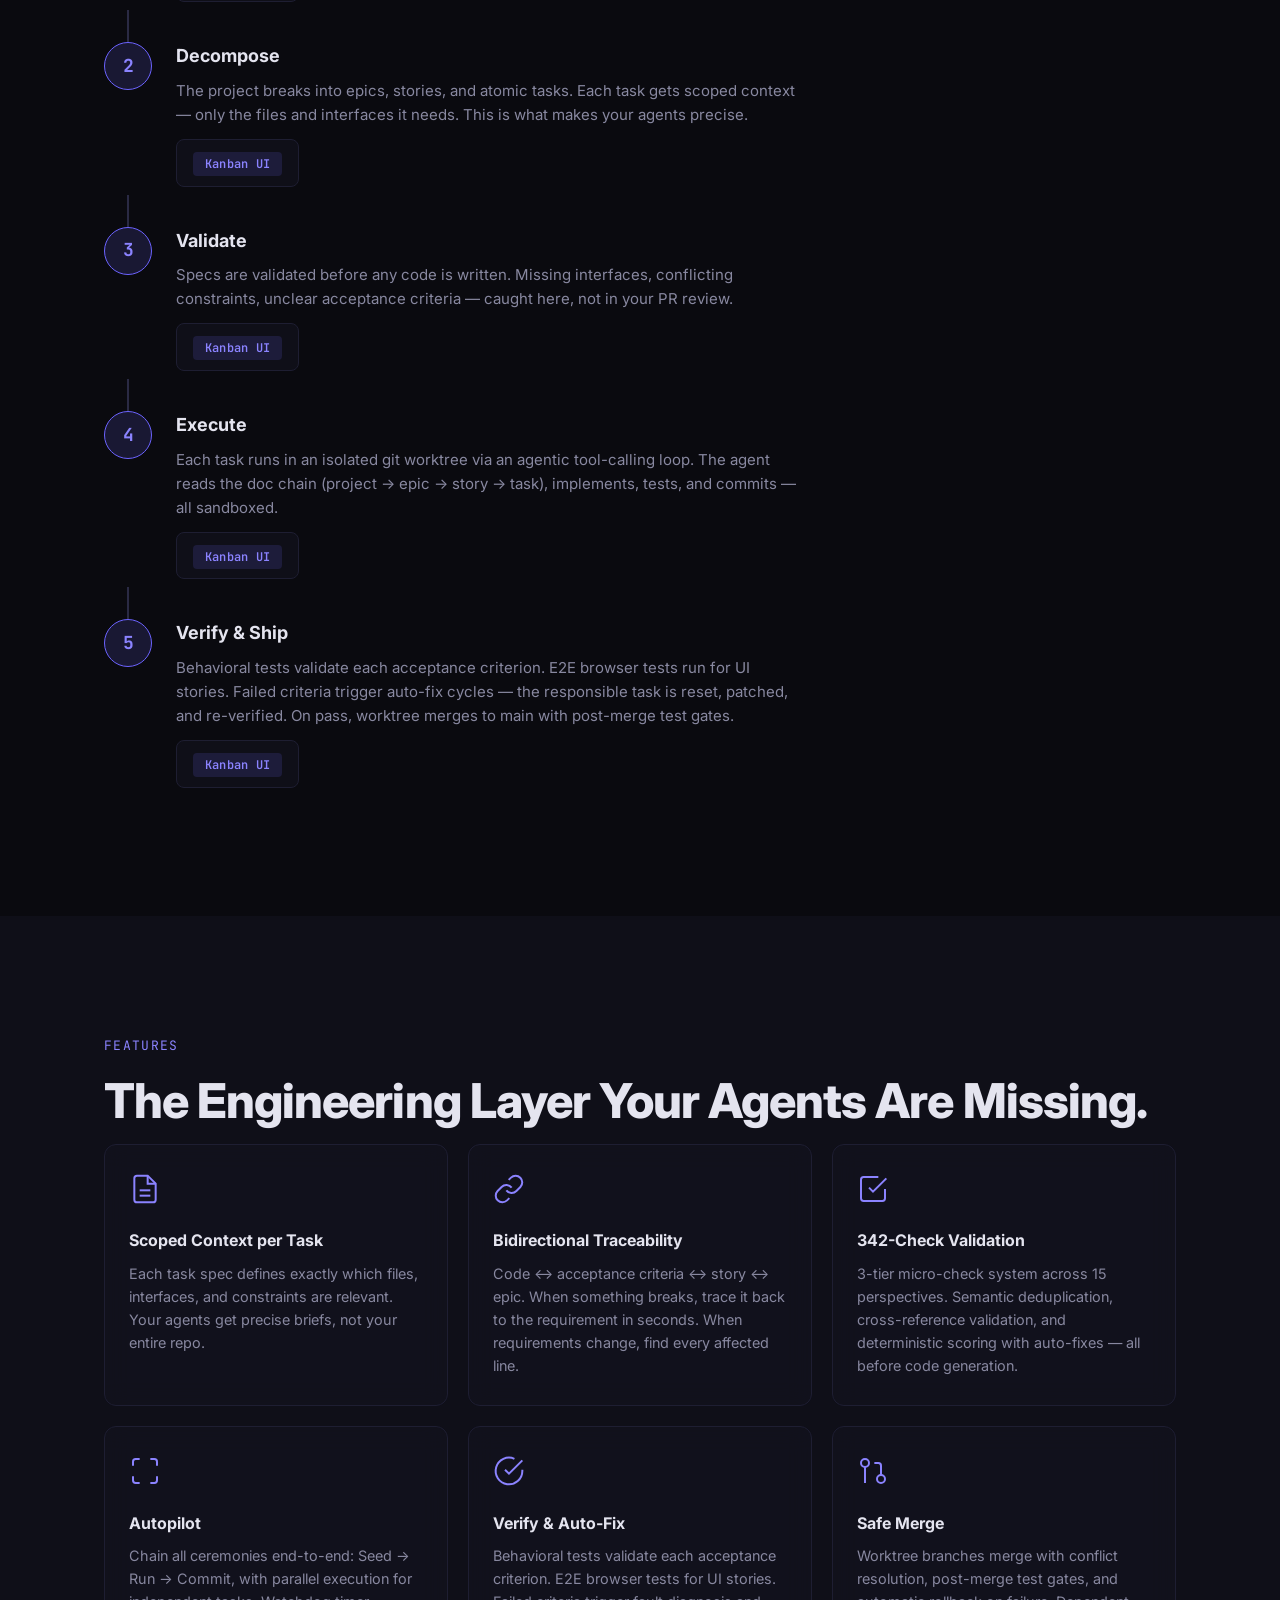
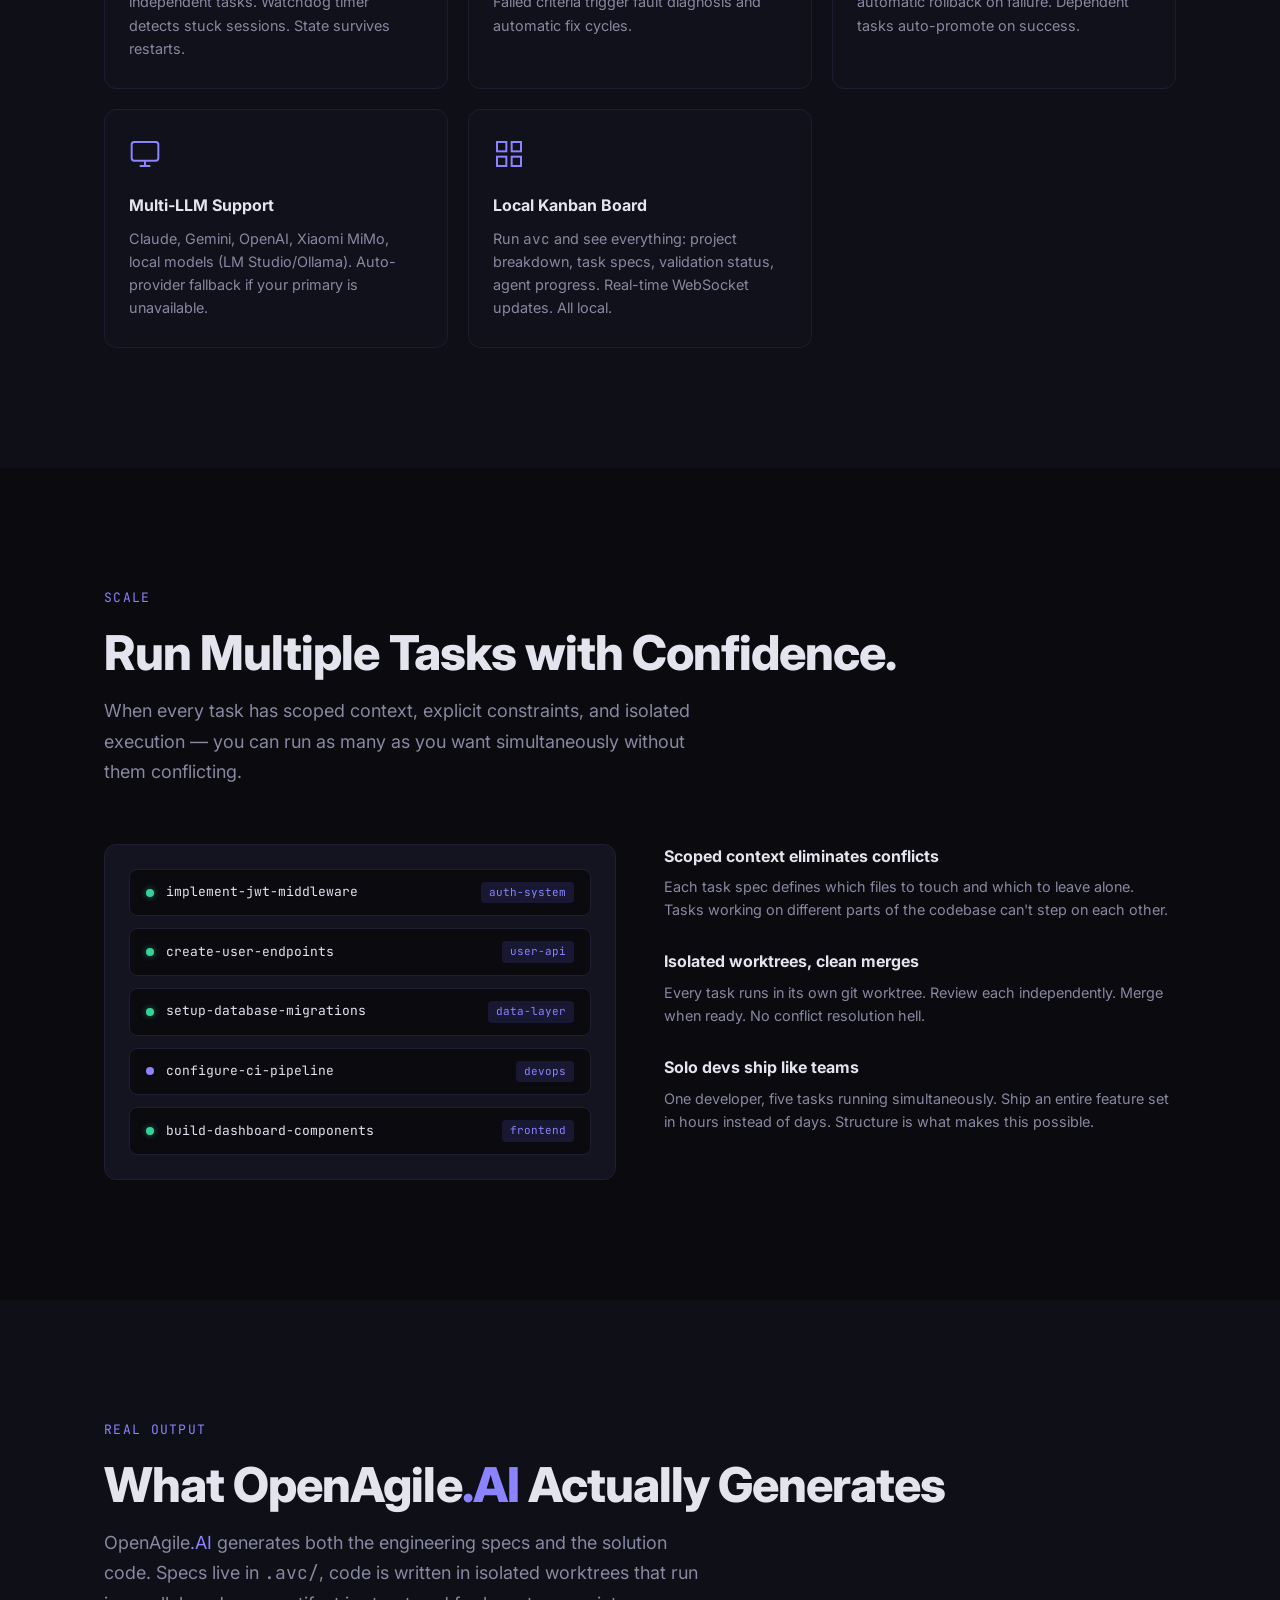
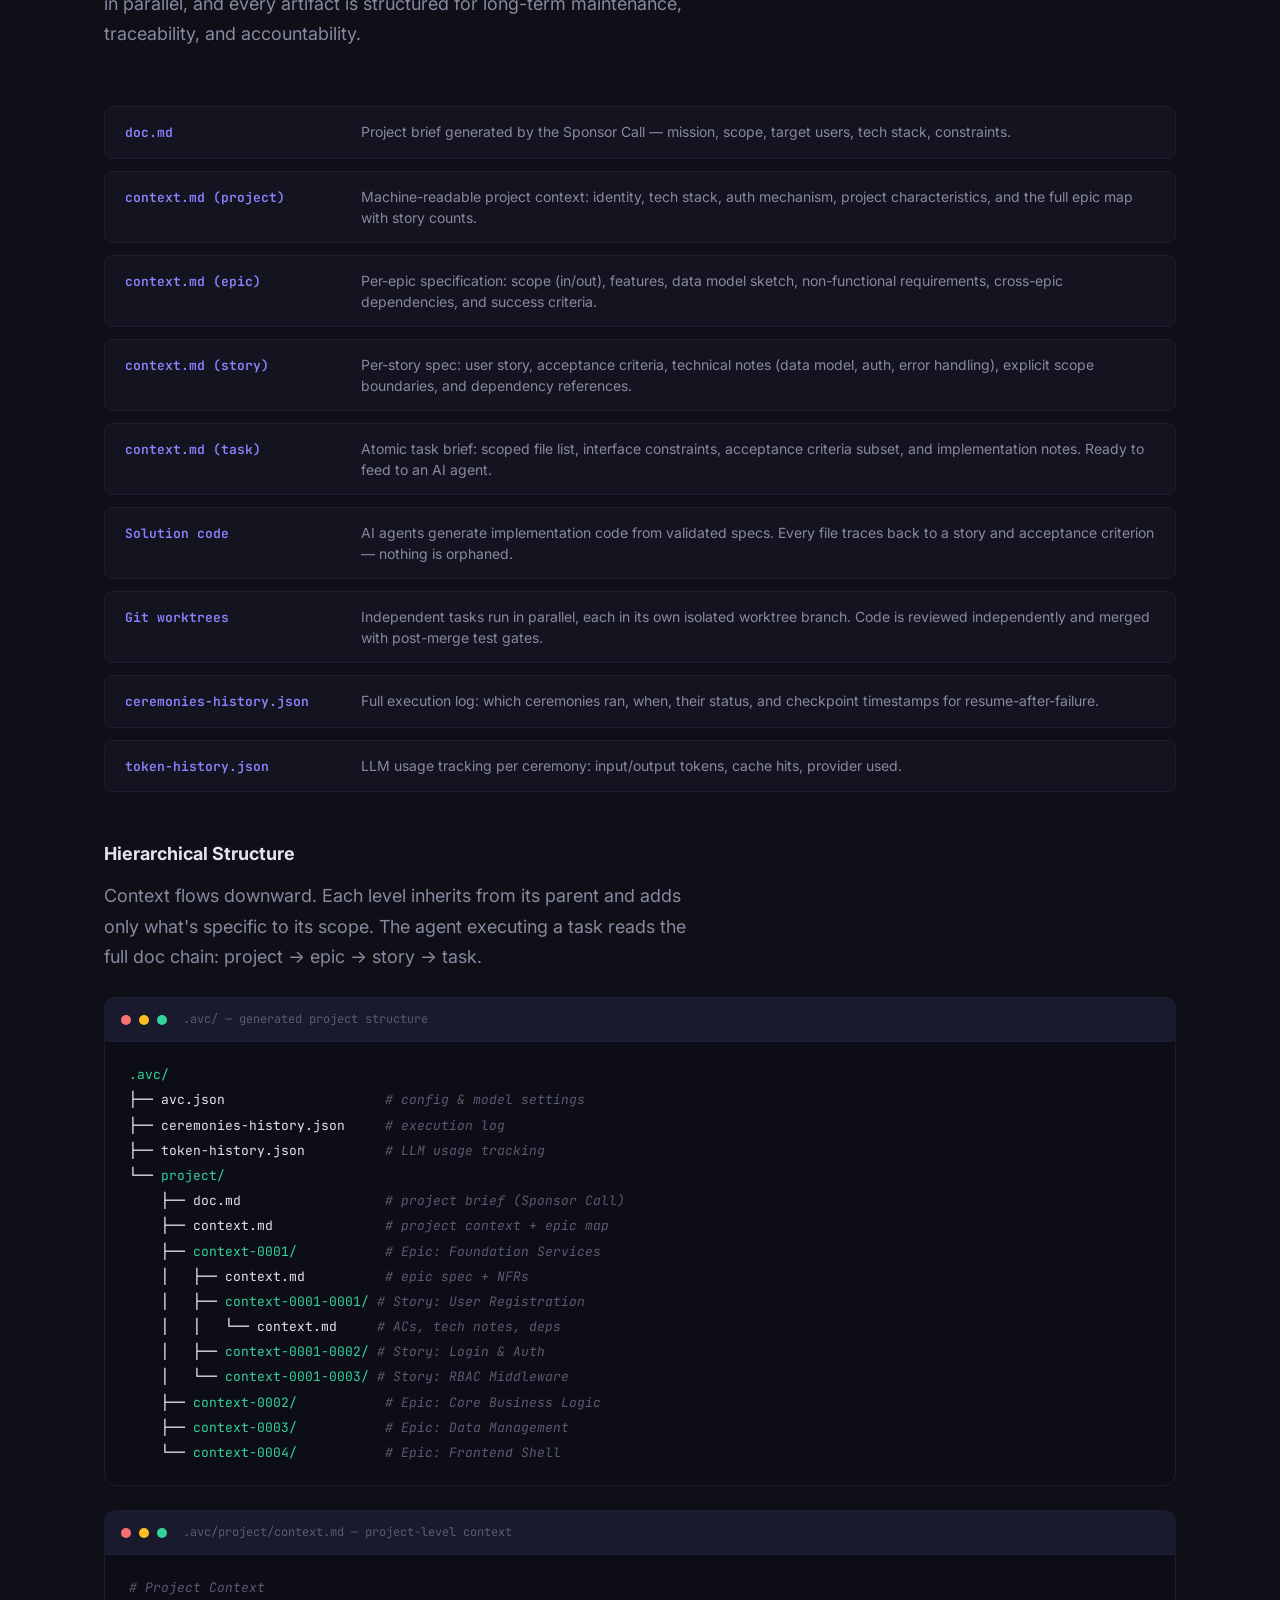
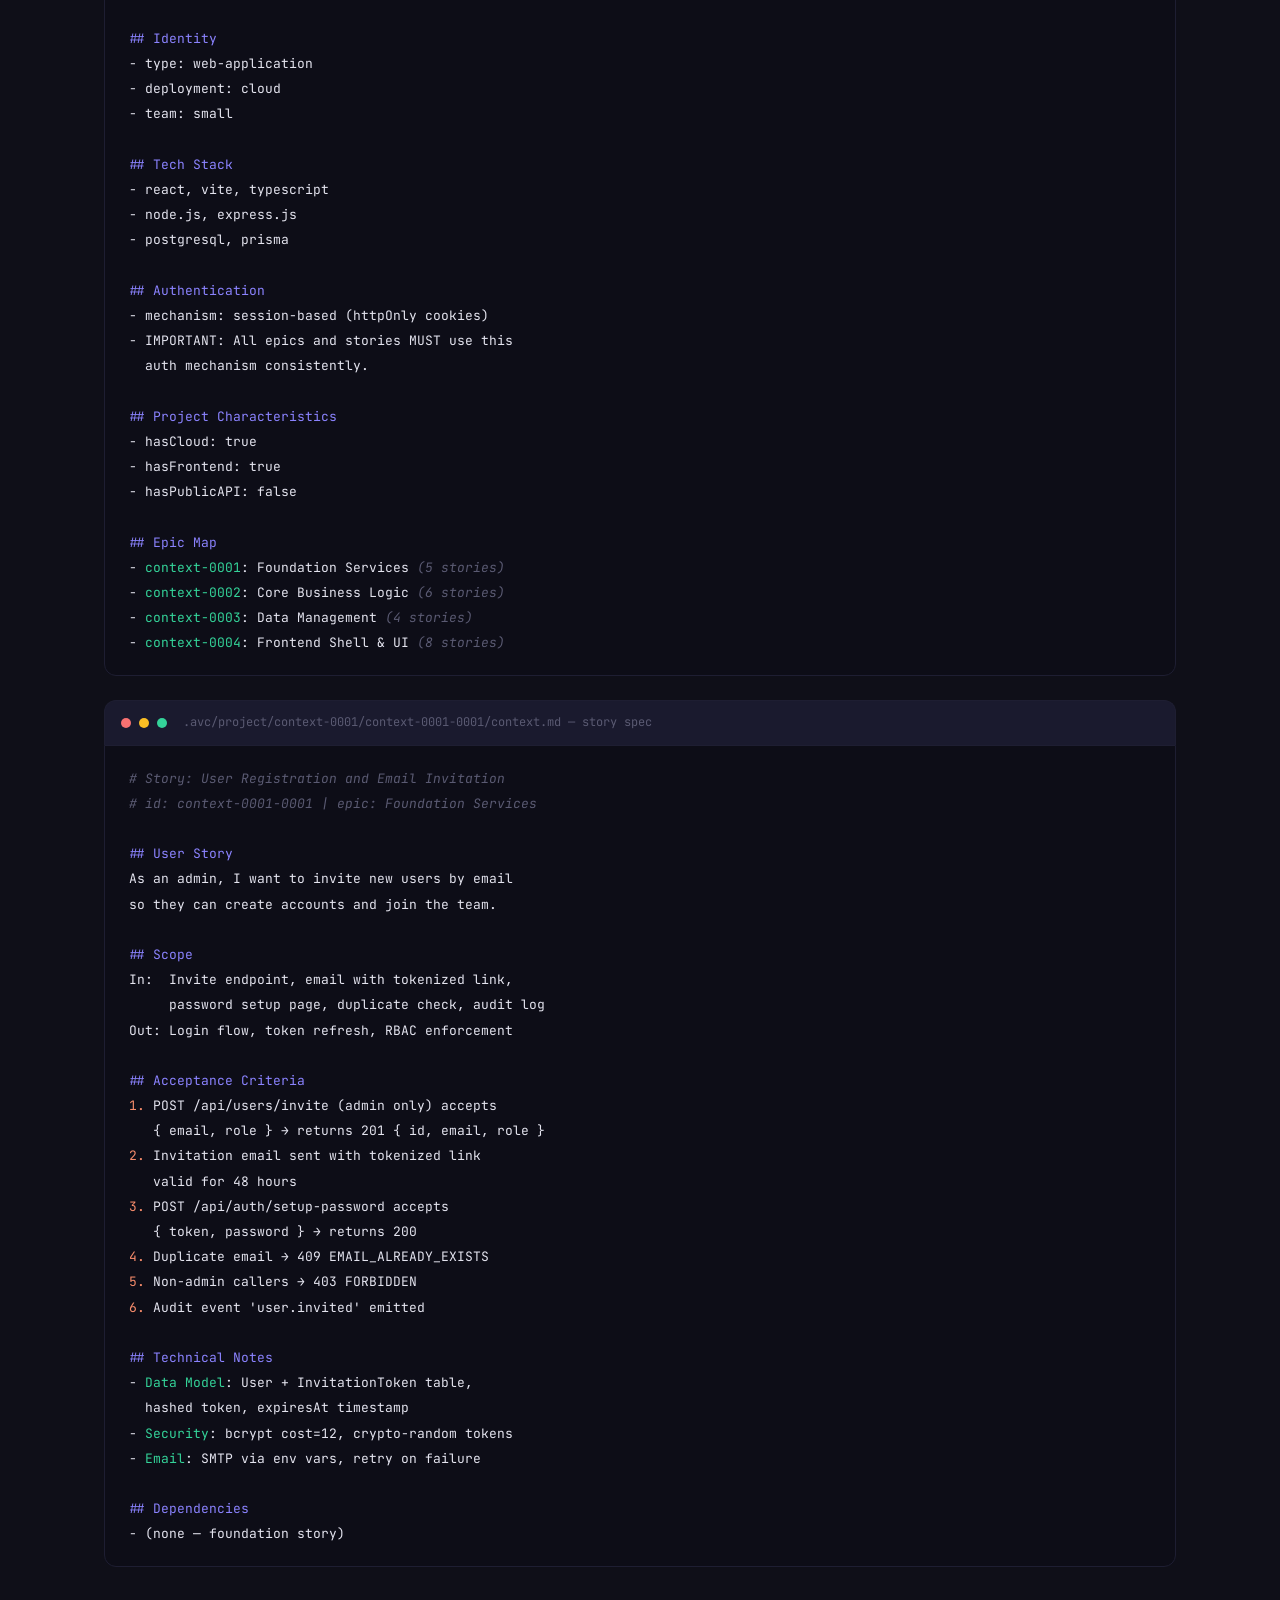
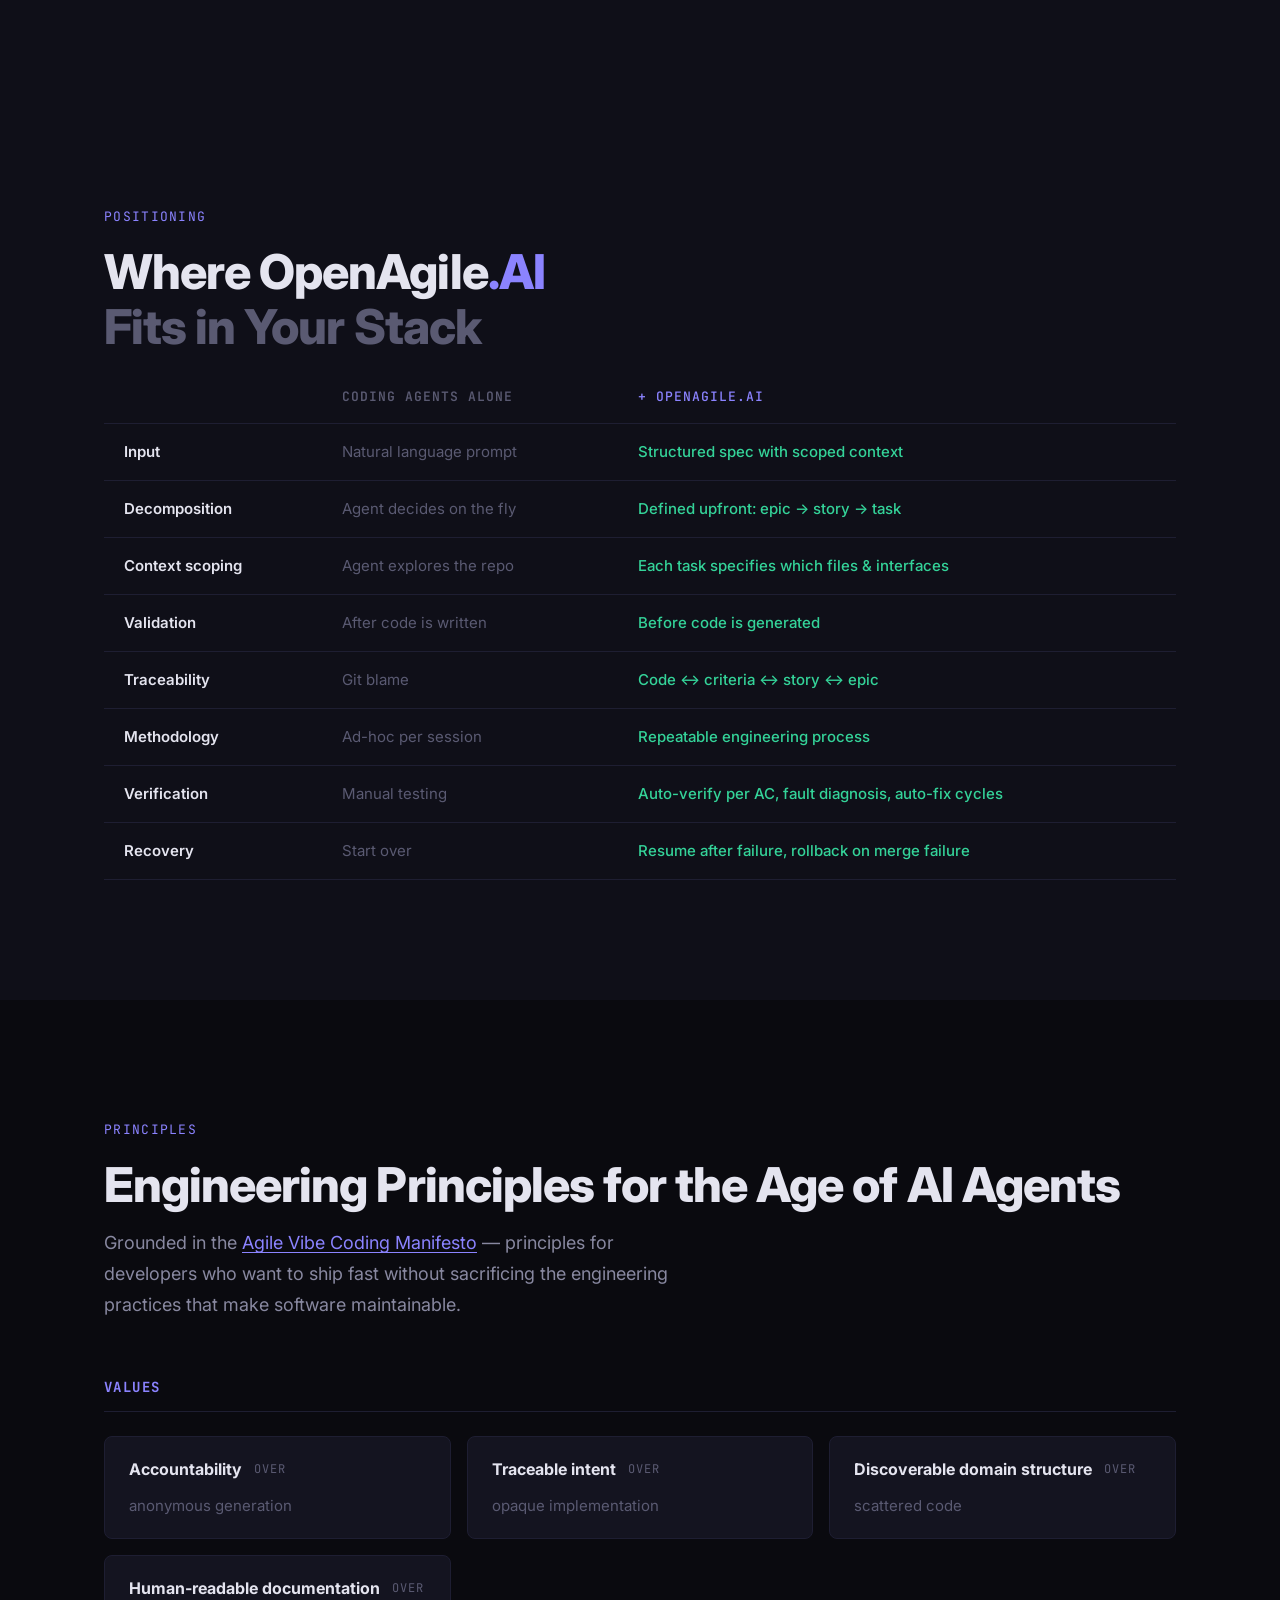
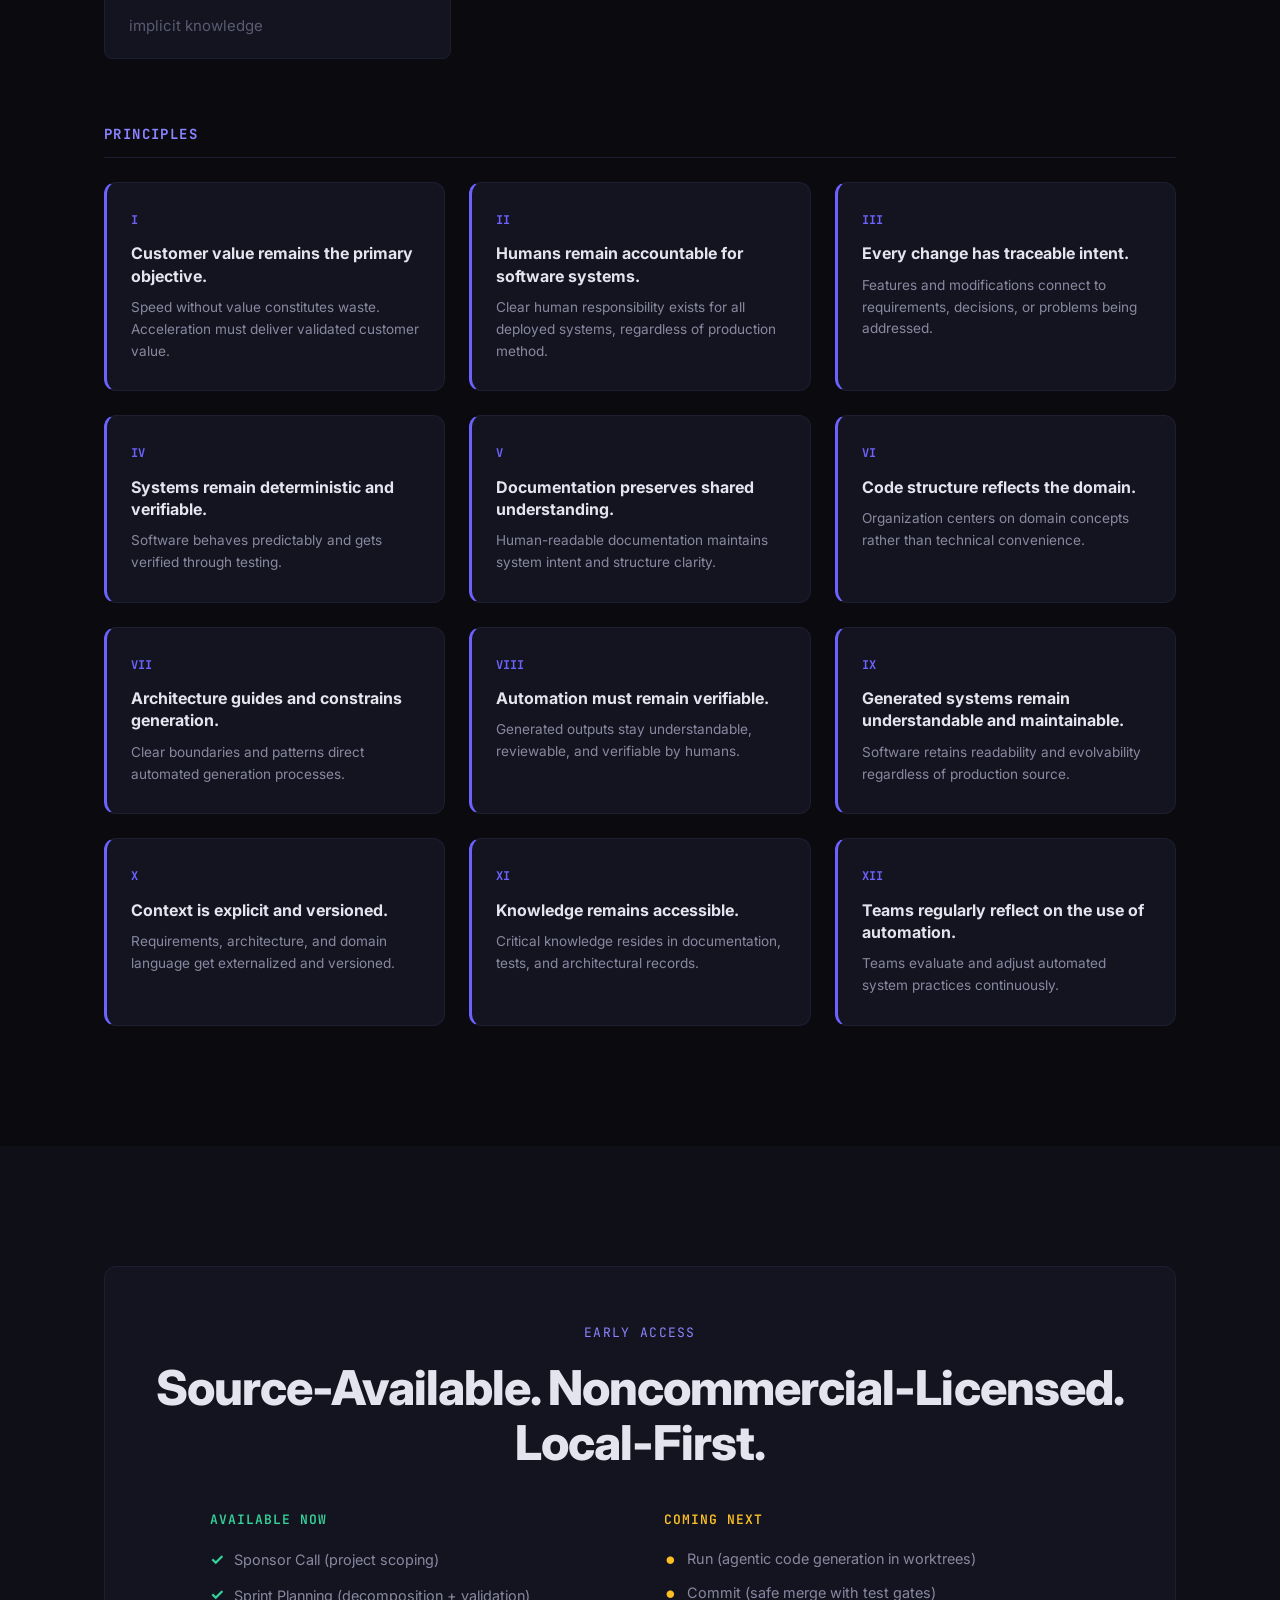
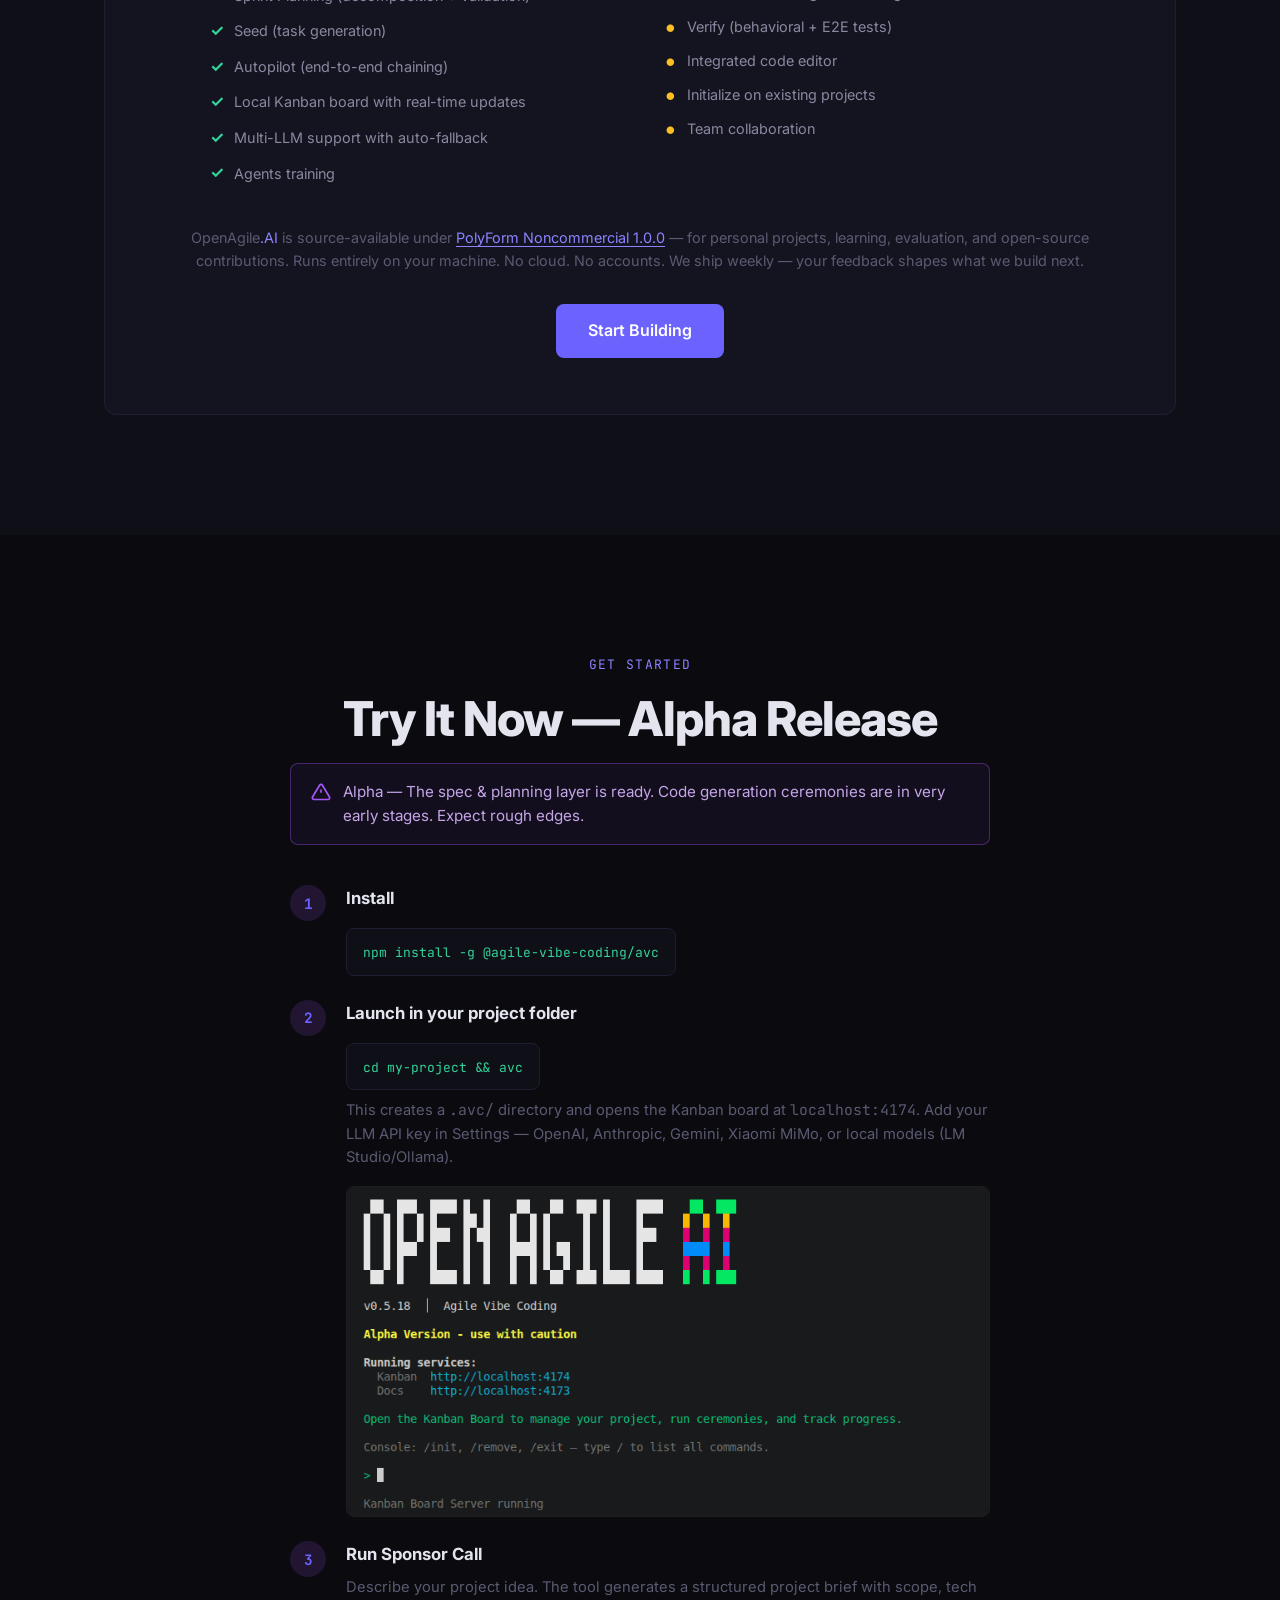
==== commit 56505b8f: "Reframe licensing as PolyForm Noncommercial and shift methodology label to agile-driven Co-Authored-" ====
--- a/index.html
+++ b/index.html
@@ -4,7 +4,7 @@
   <meta charset="UTF-8">
   <meta name="viewport" content="width=device-width, initial-scale=1.0">
   <title>OpenAgile.AI — The engineering process layer for AI-assisted development.</title>
-  <meta name="description" content="OpenAgile.AI is a spec-driven methodology that decomposes projects into scoped specs, validates before generation, and traces every line of code back to a requirement. Supports Claude, Gemini, OpenAI, and local models.">
+  <meta name="description" content="OpenAgile.AI is an agile-driven methodology that decomposes projects into scoped specs, validates before generation, and traces every line of code back to a requirement. Supports Claude, Gemini, OpenAI, and local models.">
   <link rel="canonical" href="https://openagile.ai">
   <link rel="preconnect" href="https://fonts.googleapis.com">
   <link rel="preconnect" href="https://fonts.gstatic.com" crossorigin>
@@ -44,7 +44,7 @@
   <section class="hero">
     <div class="hero-bg"></div>
     <div class="container">
-      <div class="hero-badge">Open Source &middot; Model-agnostic &middot; Spec-driven</div>
+      <div class="hero-badge">PolyForm Noncommercial &middot; Model-agnostic &middot; Agile-driven</div>
       <h1 class="hero-title">
         Engineering Discipline<br>
         <span class="hero-accent">for AI-Assisted Development.</span>
@@ -764,7 +764,7 @@
     <div class="container">
       <div class="beta-card">
         <div class="section-label">Early Access</div>
-        <h2 class="section-title">Open Source. Free. Runs Locally.</h2>
+        <h2 class="section-title">Source-Available. Noncommercial-Licensed. Local-First.</h2>
         <div class="beta-columns">
           <div class="beta-col">
             <h4 class="beta-status-label available">Available Now</h4>
@@ -791,7 +791,7 @@
           </div>
         </div>
         <p class="beta-note">
-          OpenAgile<span class="logo-accent">.AI</span> is open source, free, and runs entirely on your machine. No cloud. No accounts. We ship weekly &mdash; your feedback shapes what we build next.
+          OpenAgile<span class="logo-accent">.AI</span> is source-available under <a href="https://polyformproject.org/licenses/noncommercial/1.0.0/" class="inline-link">PolyForm Noncommercial 1.0.0</a> &mdash; for personal projects, learning, evaluation, and open-source contributions. Runs entirely on your machine. No cloud. No accounts. We ship weekly &mdash; your feedback shapes what we build next.
         </p>
         <div class="beta-cta">
           <a href="#get-started" class="btn btn-primary btn-lg">Start Building</a>
@@ -886,6 +886,12 @@
     </div>
   </section>
 
+  <!-- LIGHTBOX -->
+  <div class="lightbox" id="lightbox">
+    <button class="lightbox-close" aria-label="Close">&times;</button>
+    <img class="lightbox-img" id="lightbox-img" src="" alt="">
+  </div>
+
   <!-- FOOTER -->
   <footer class="footer">
     <div class="container">
--- a/styles.css
+++ b/styles.css
@@ -1259,6 +1259,52 @@
   justify-content: center;
 }
 
+/* ===== LIGHTBOX ===== */
+.lightbox {
+  display: none;
+  position: fixed;
+  inset: 0;
+  z-index: 9999;
+  background: rgba(0, 0, 0, 0.9);
+  align-items: center;
+  justify-content: center;
+  cursor: zoom-out;
+}
+
+.lightbox.open {
+  display: flex;
+}
+
+.lightbox-img {
+  max-width: 90vw;
+  max-height: 90vh;
+  border-radius: 8px;
+  box-shadow: 0 0 40px rgba(0, 0, 0, 0.5);
+}
+
+.lightbox-close {
+  position: absolute;
+  top: 20px;
+  right: 24px;
+  background: none;
+  border: none;
+  color: #fff;
+  font-size: 2.5rem;
+  cursor: pointer;
+  opacity: 0.7;
+  transition: opacity 0.2s;
+  line-height: 1;
+}
+
+.lightbox-close:hover {
+  opacity: 1;
+}
+
+.get-started-screenshot img,
+.step-screenshot img {
+  cursor: zoom-in;
+}
+
 /* ===== FINAL CTA ===== */
 .cta-section {
   text-align: center;
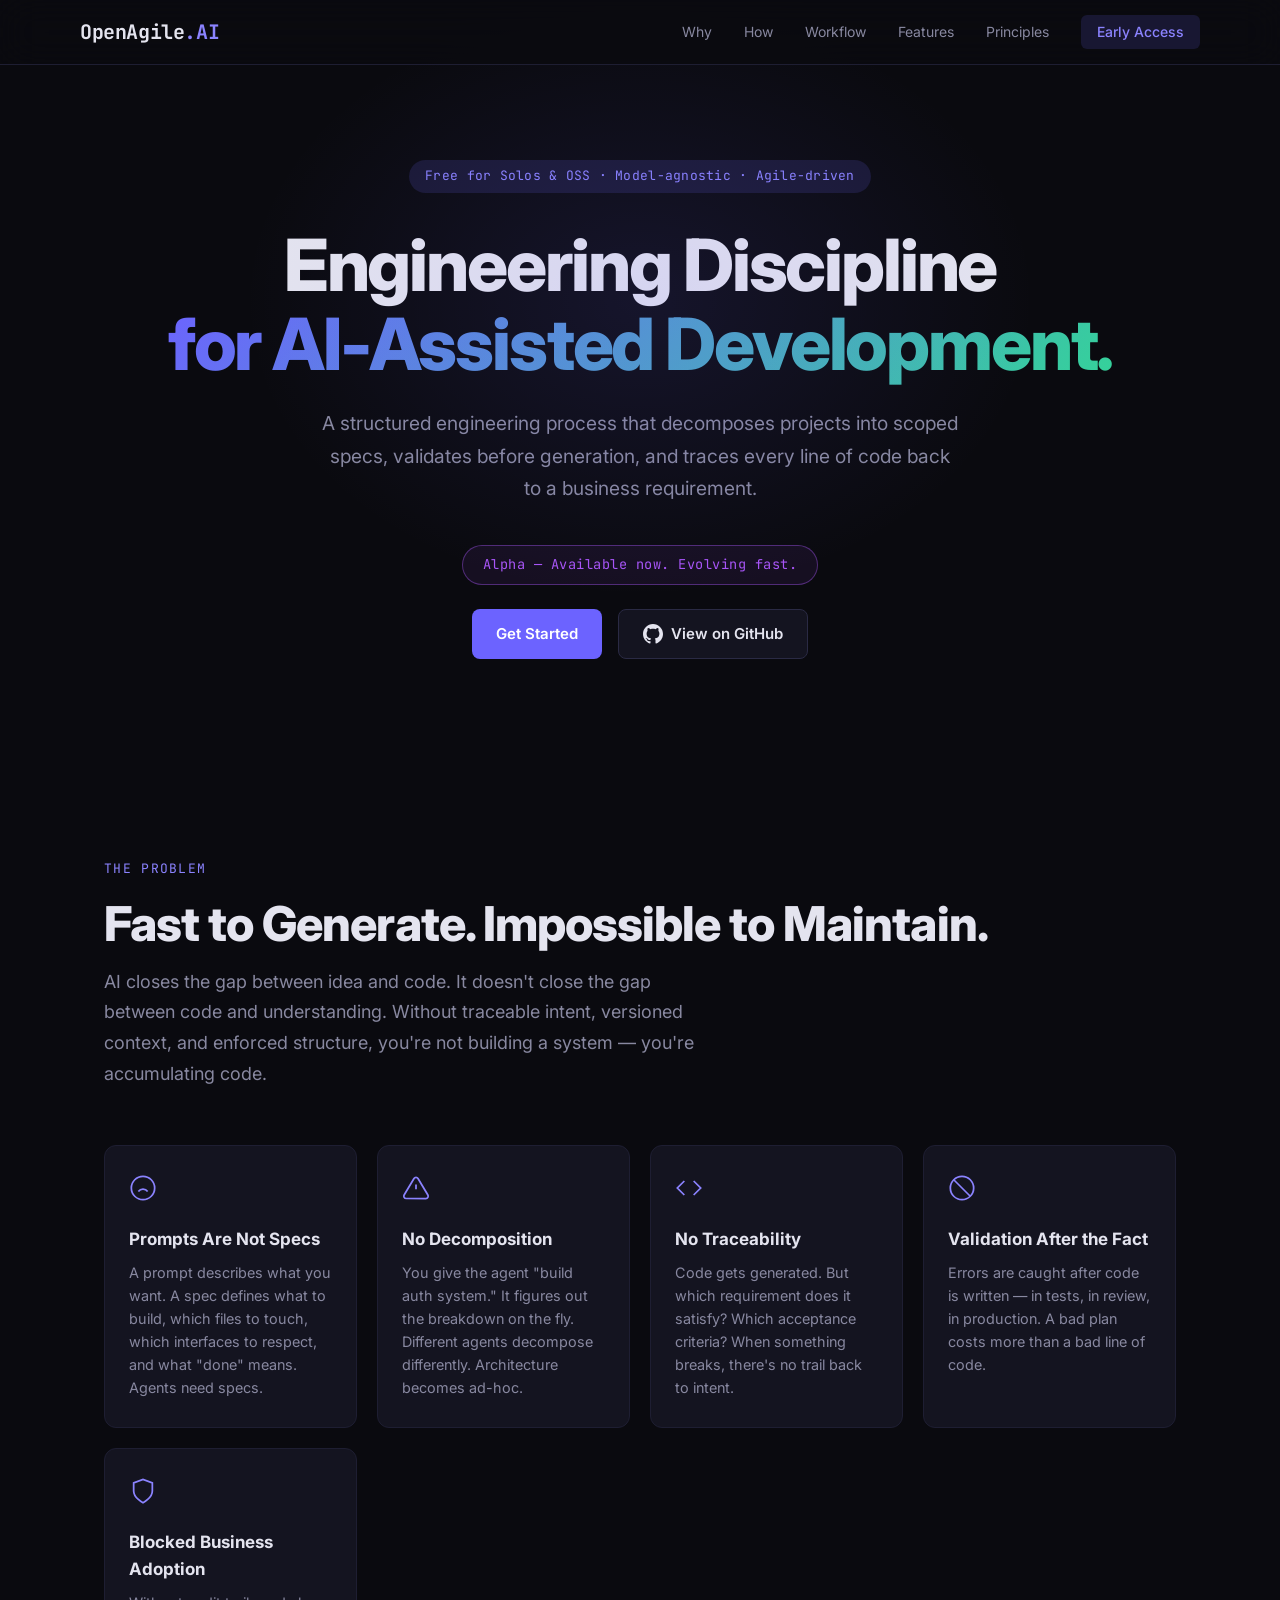
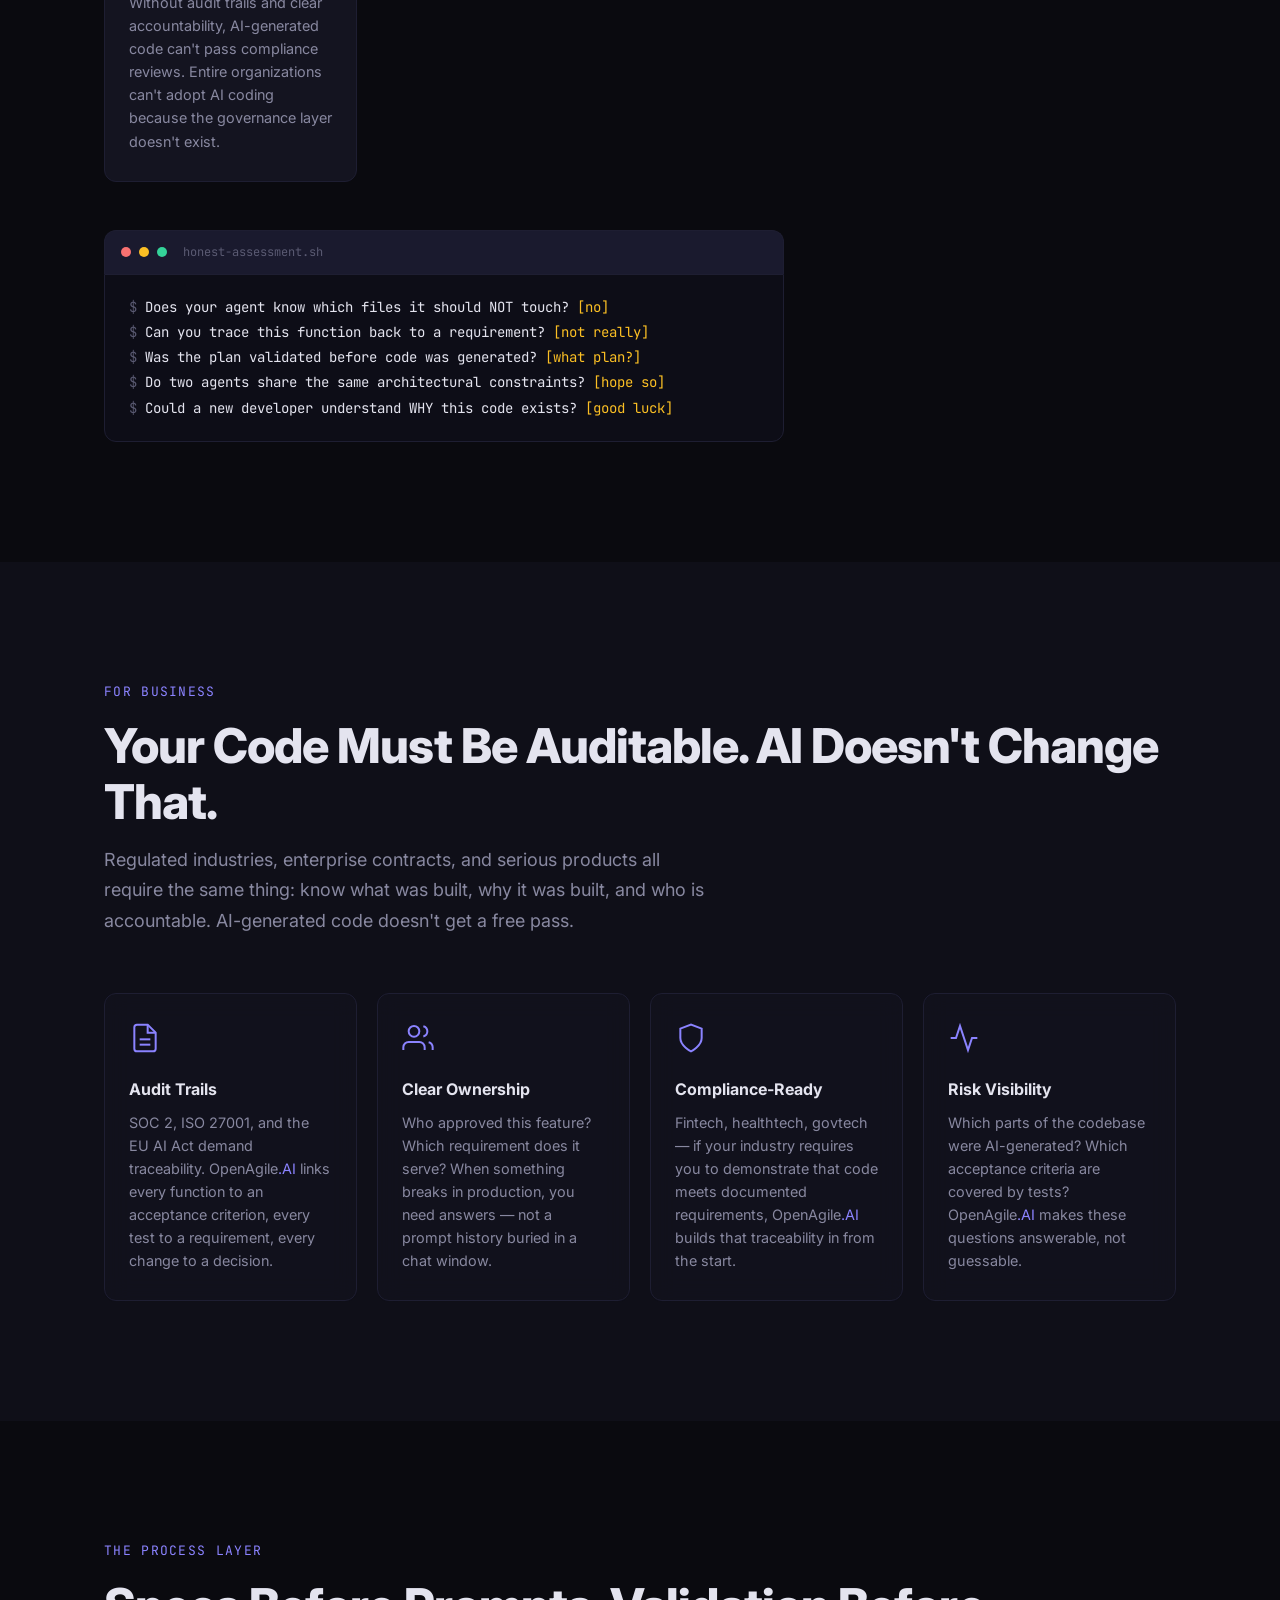
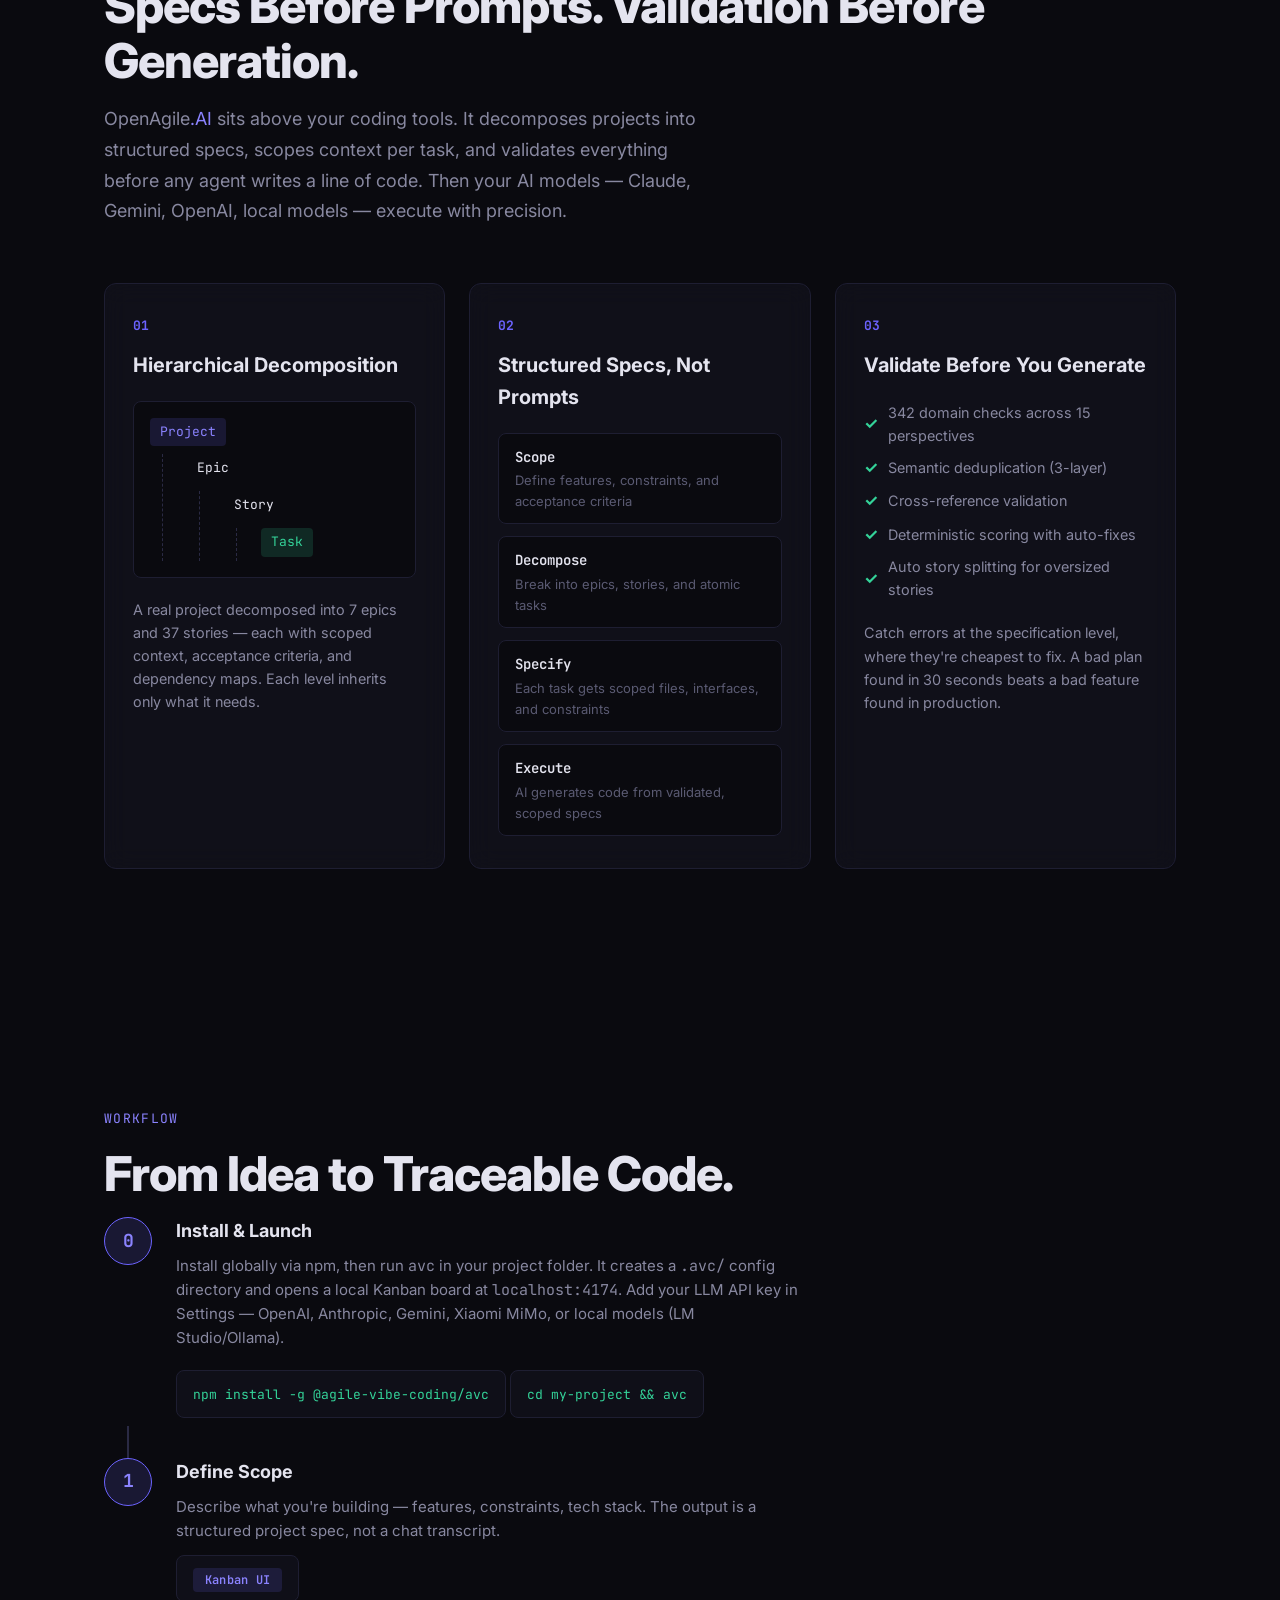
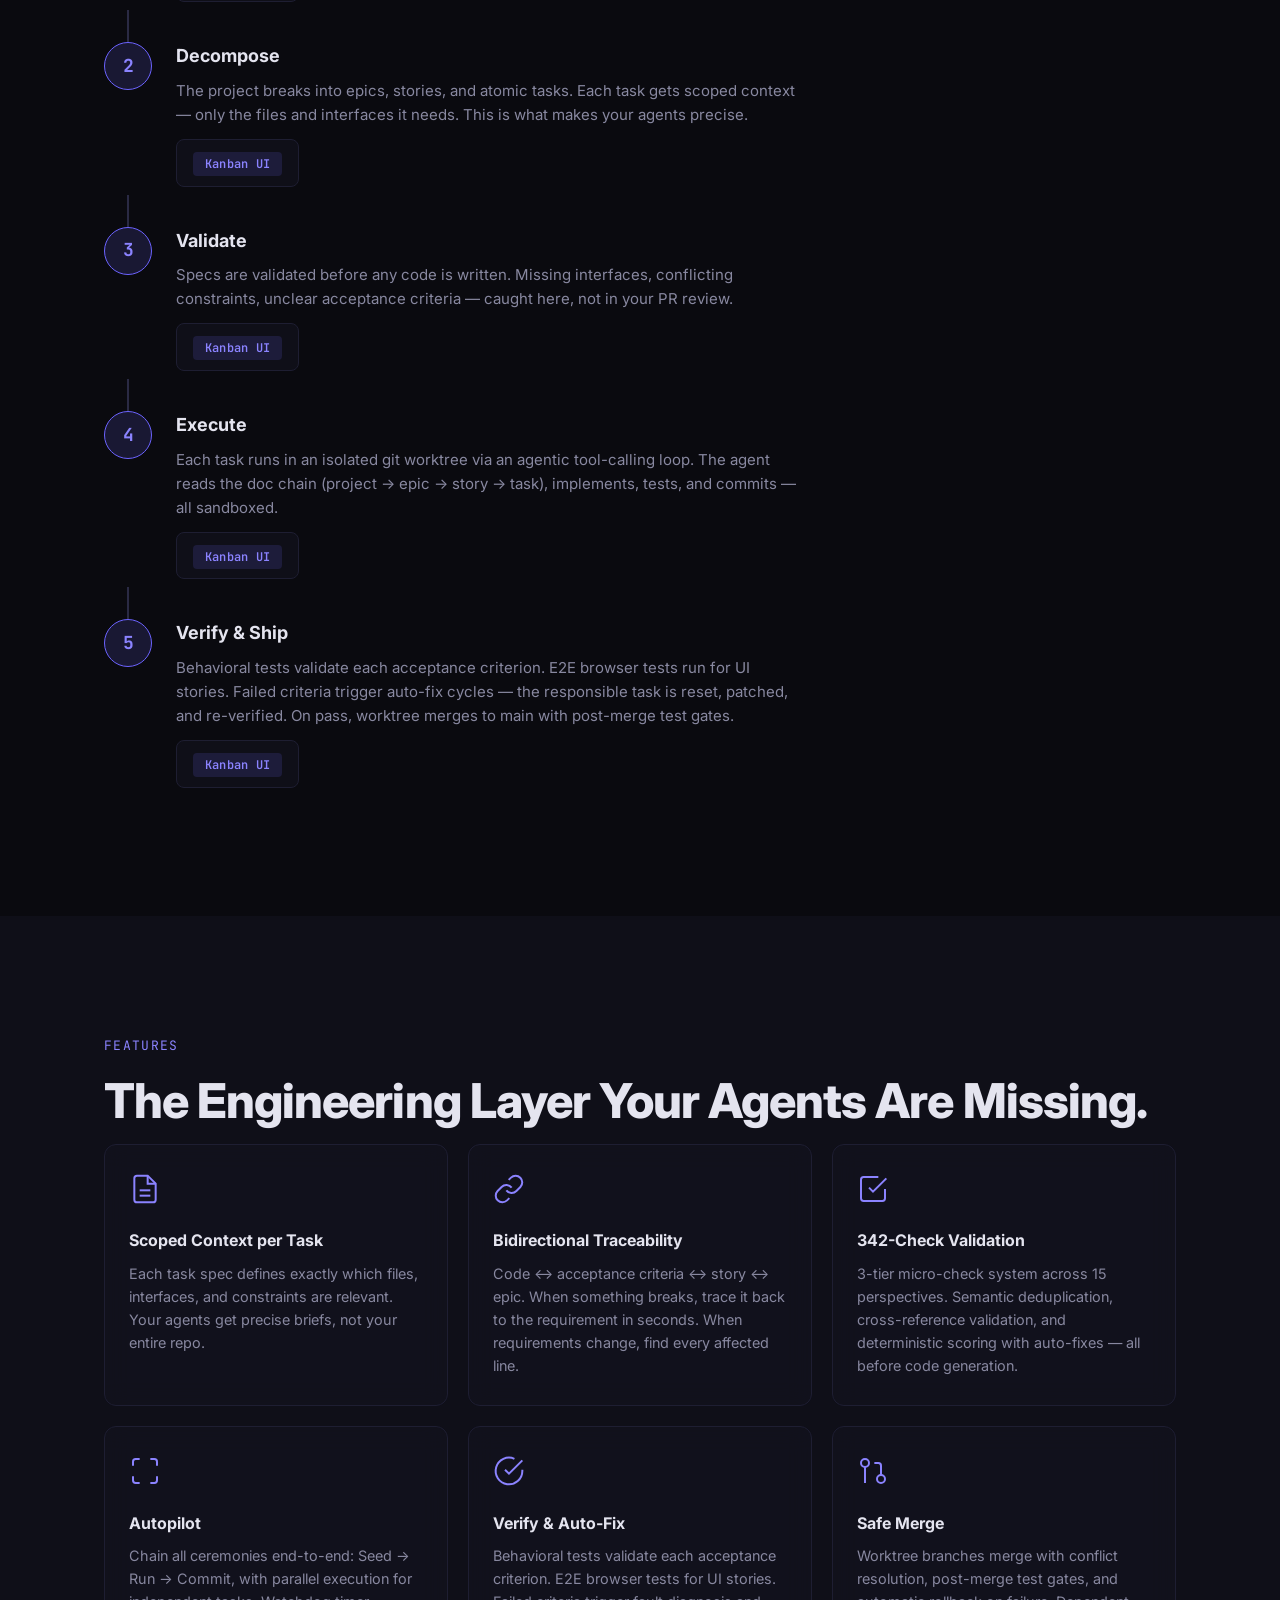
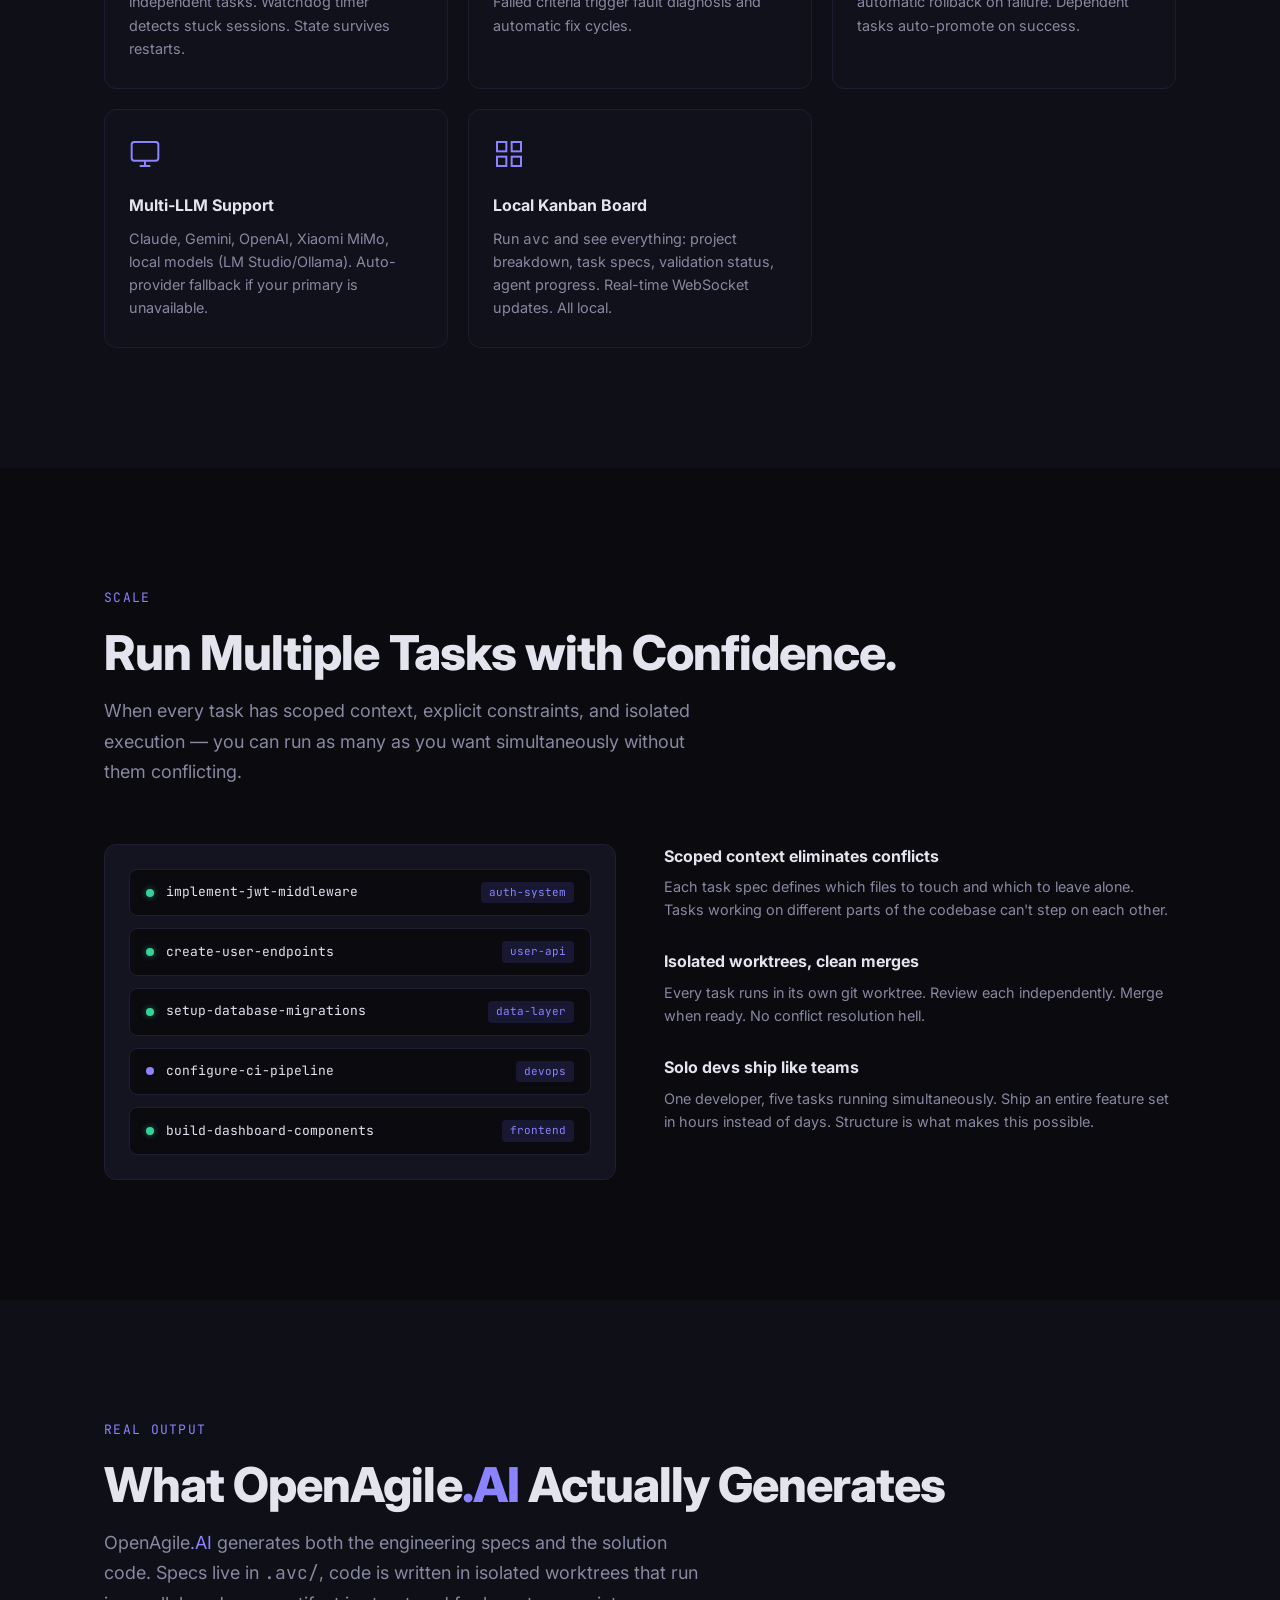
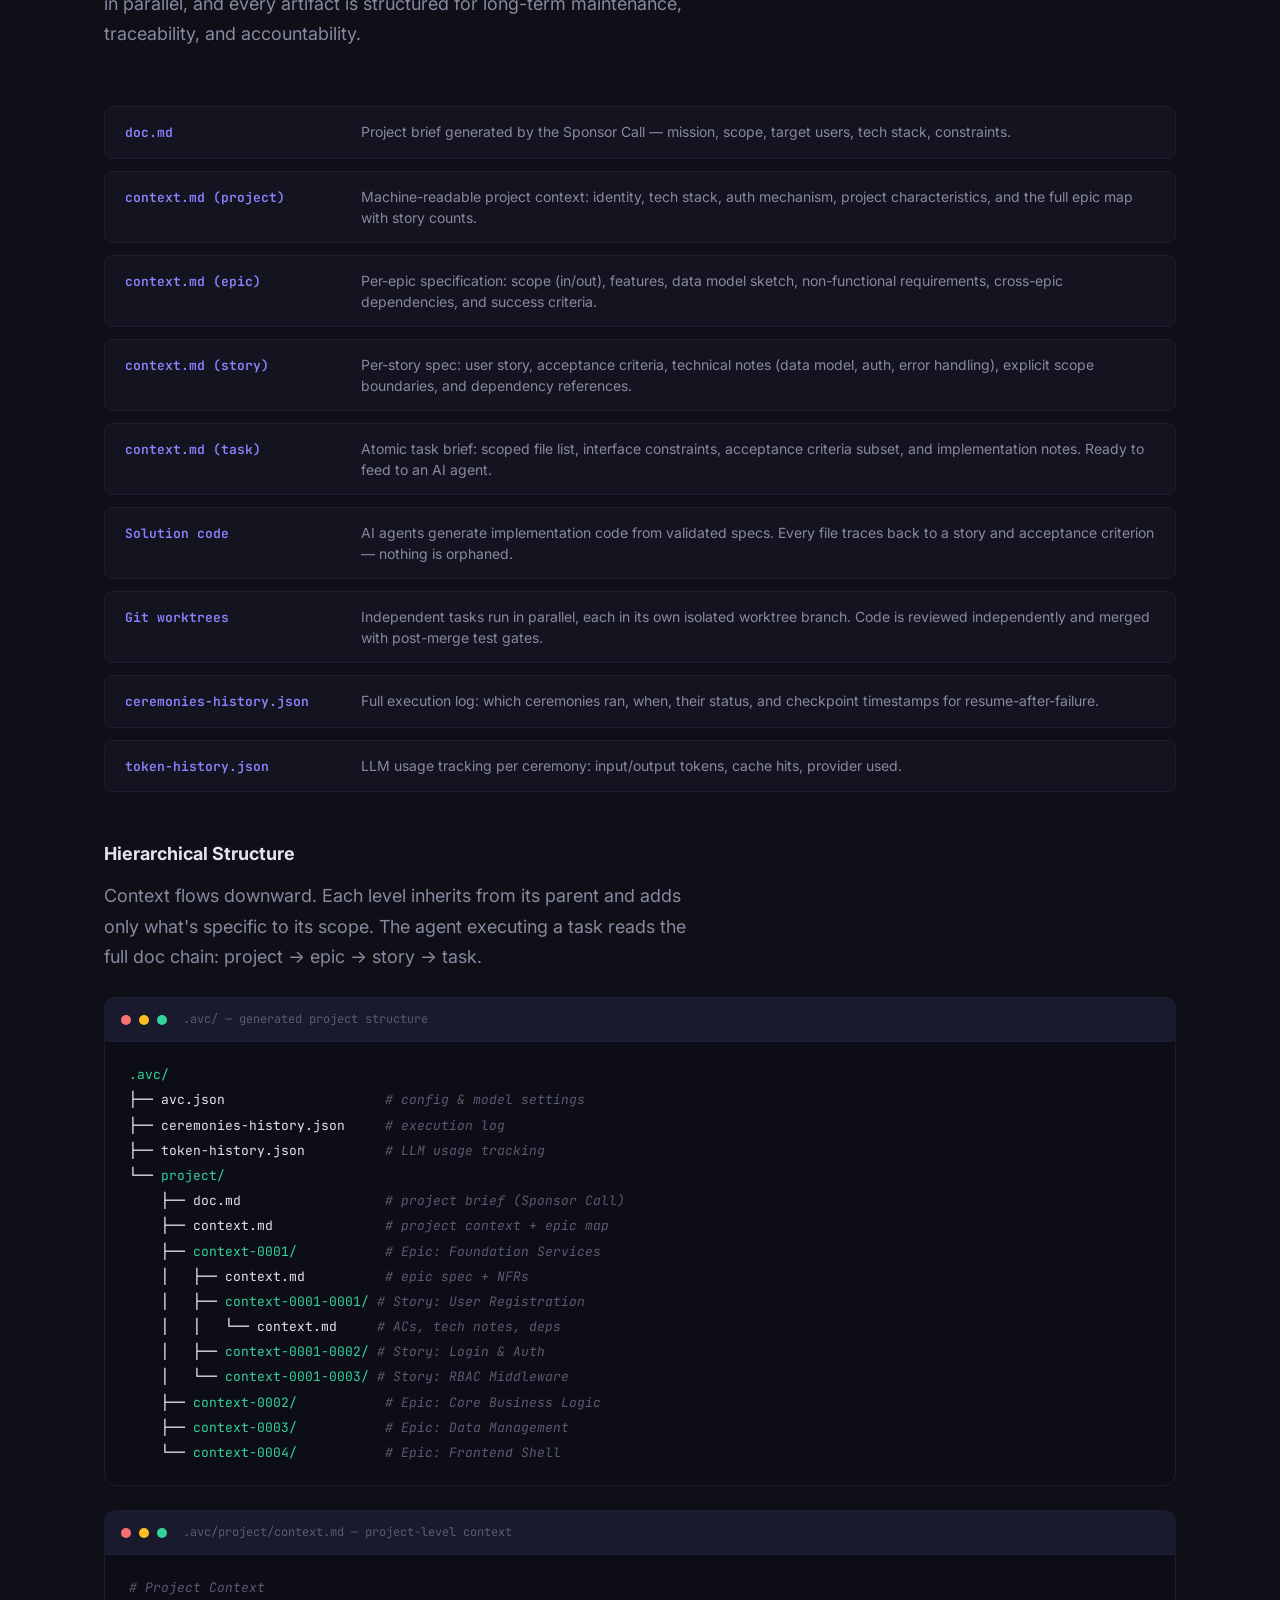
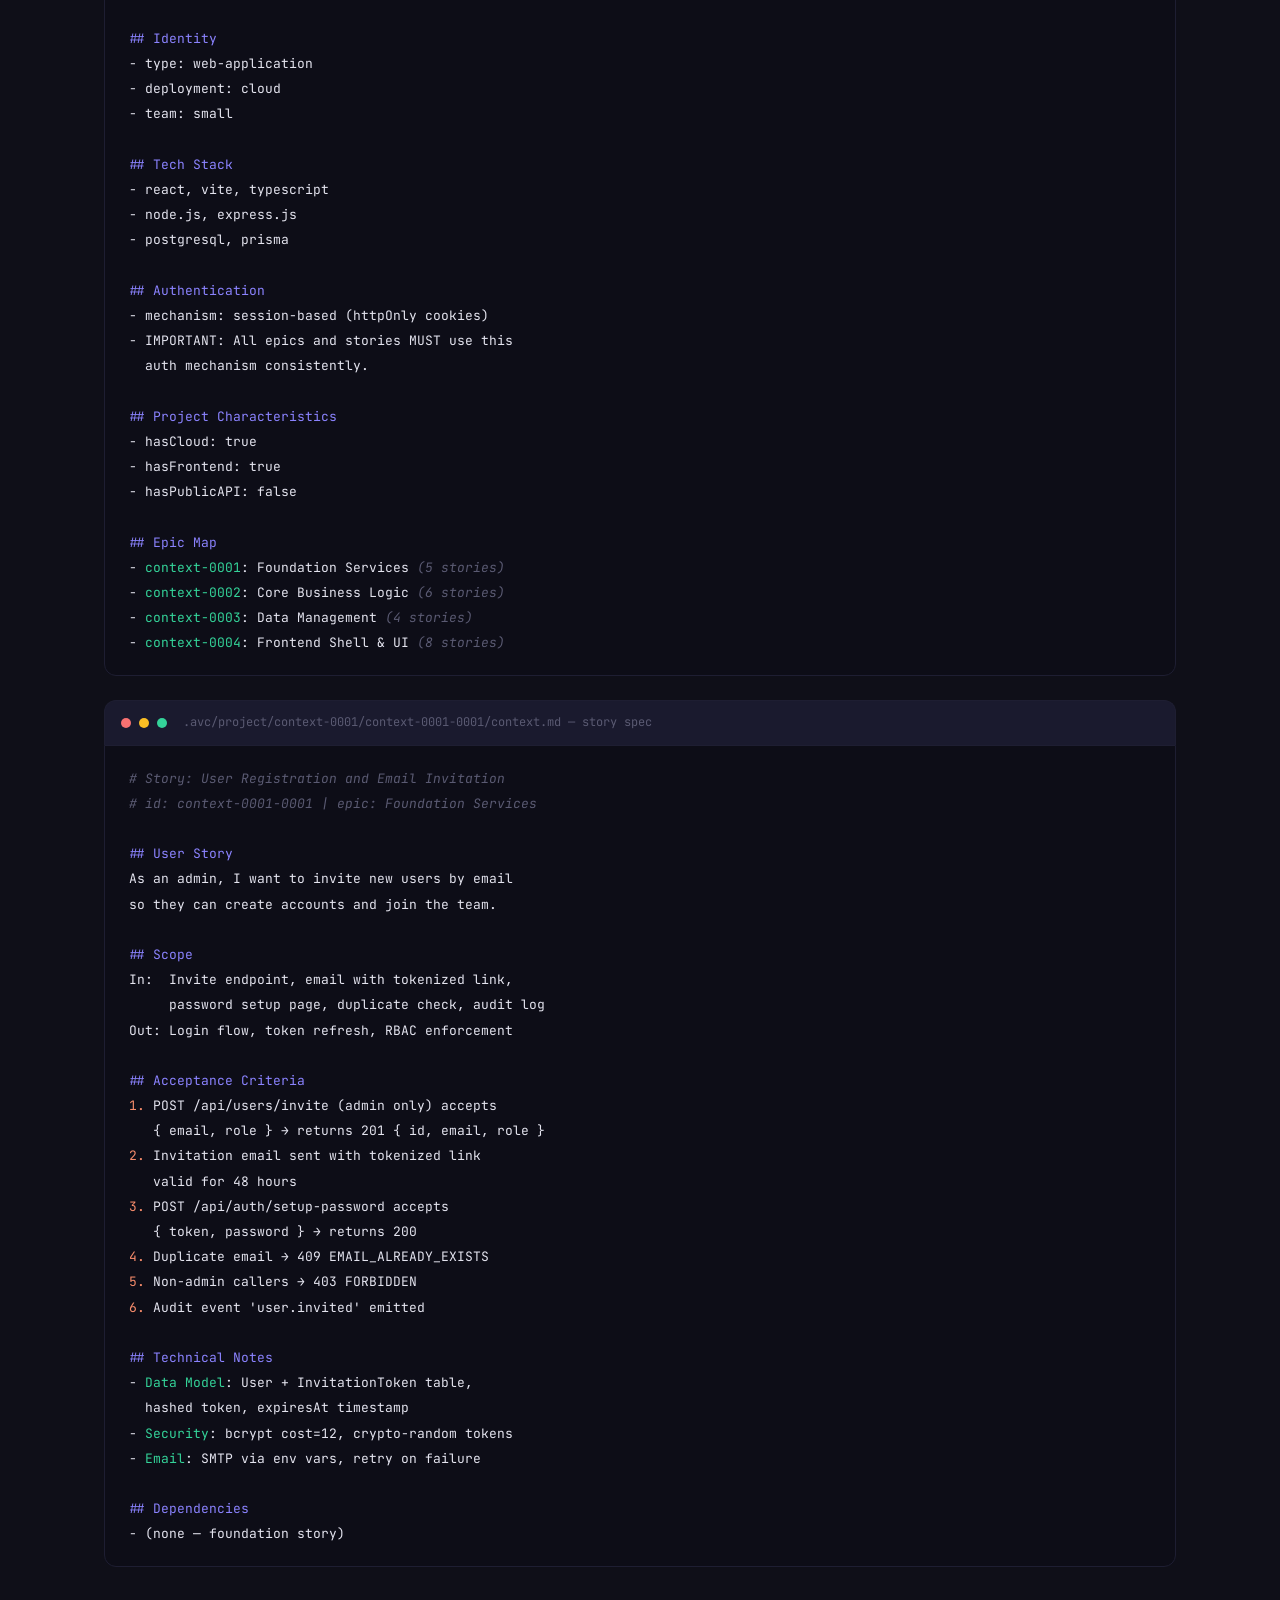
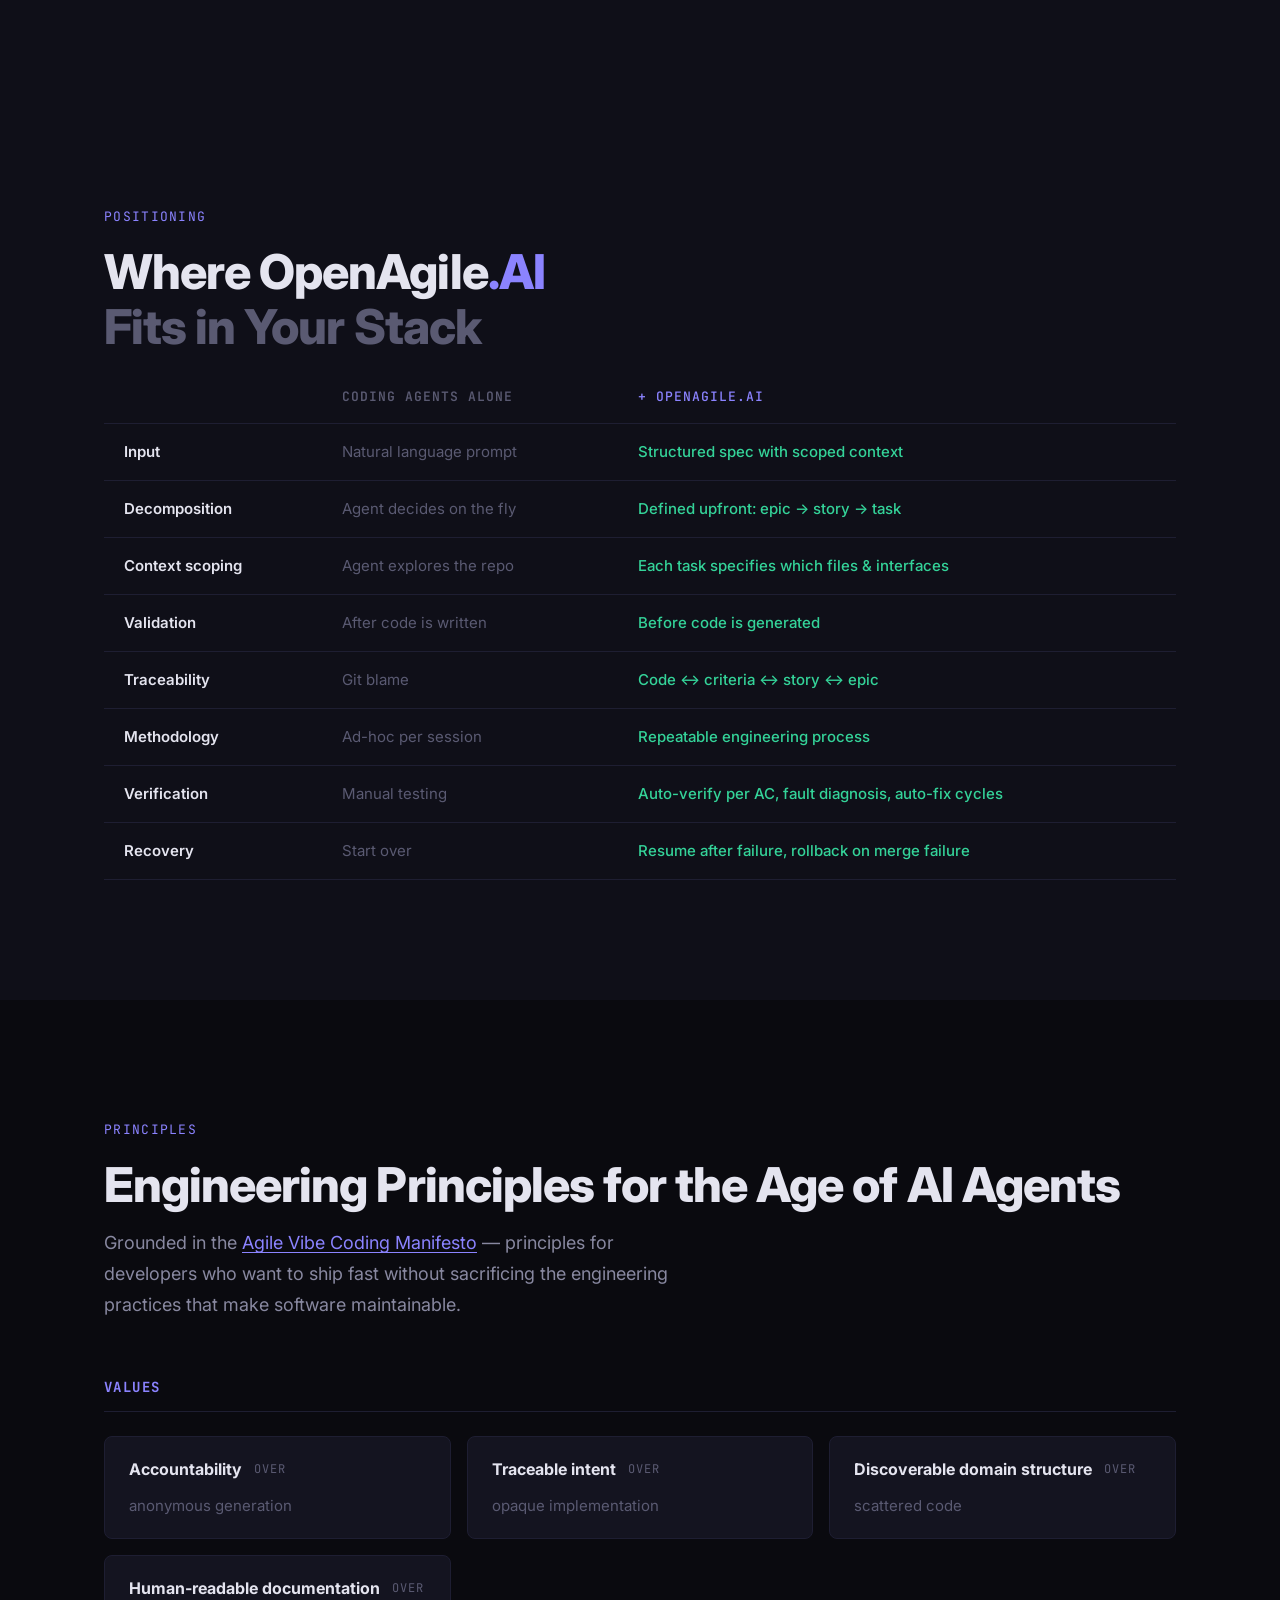
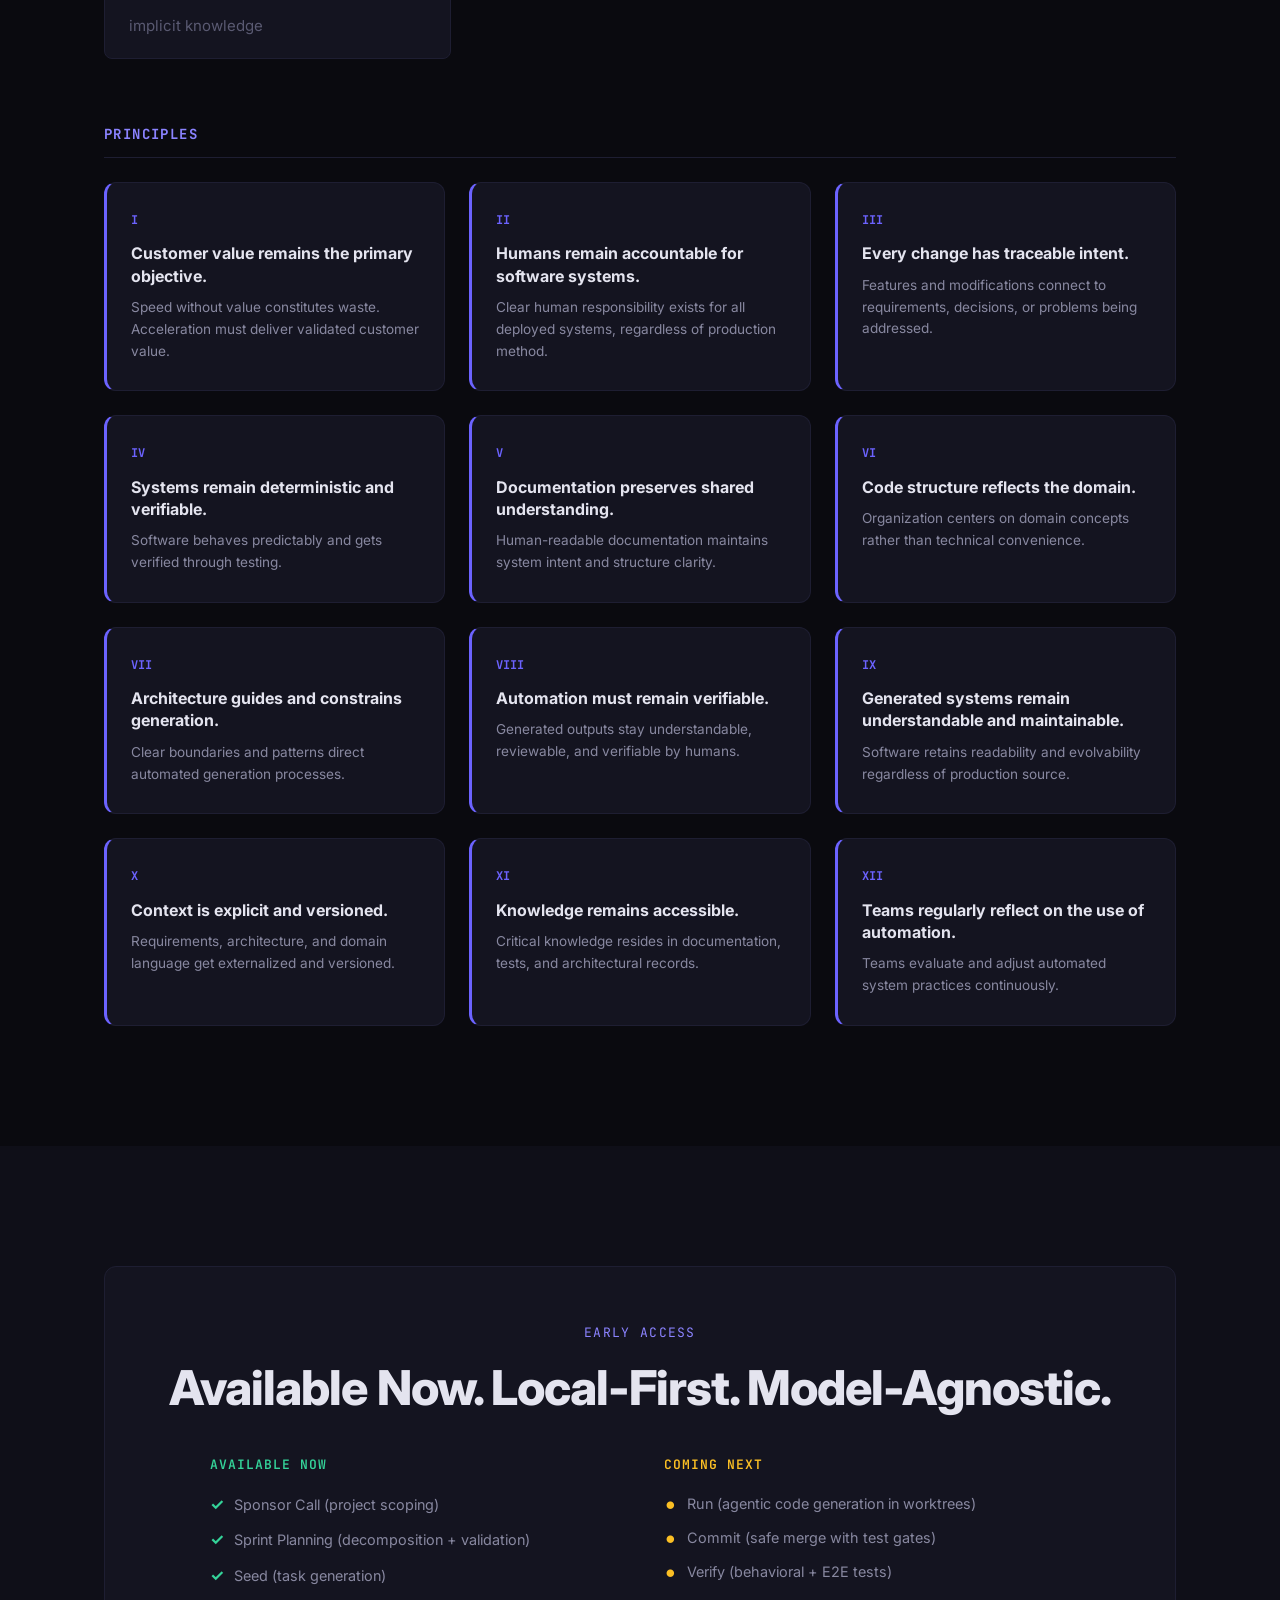
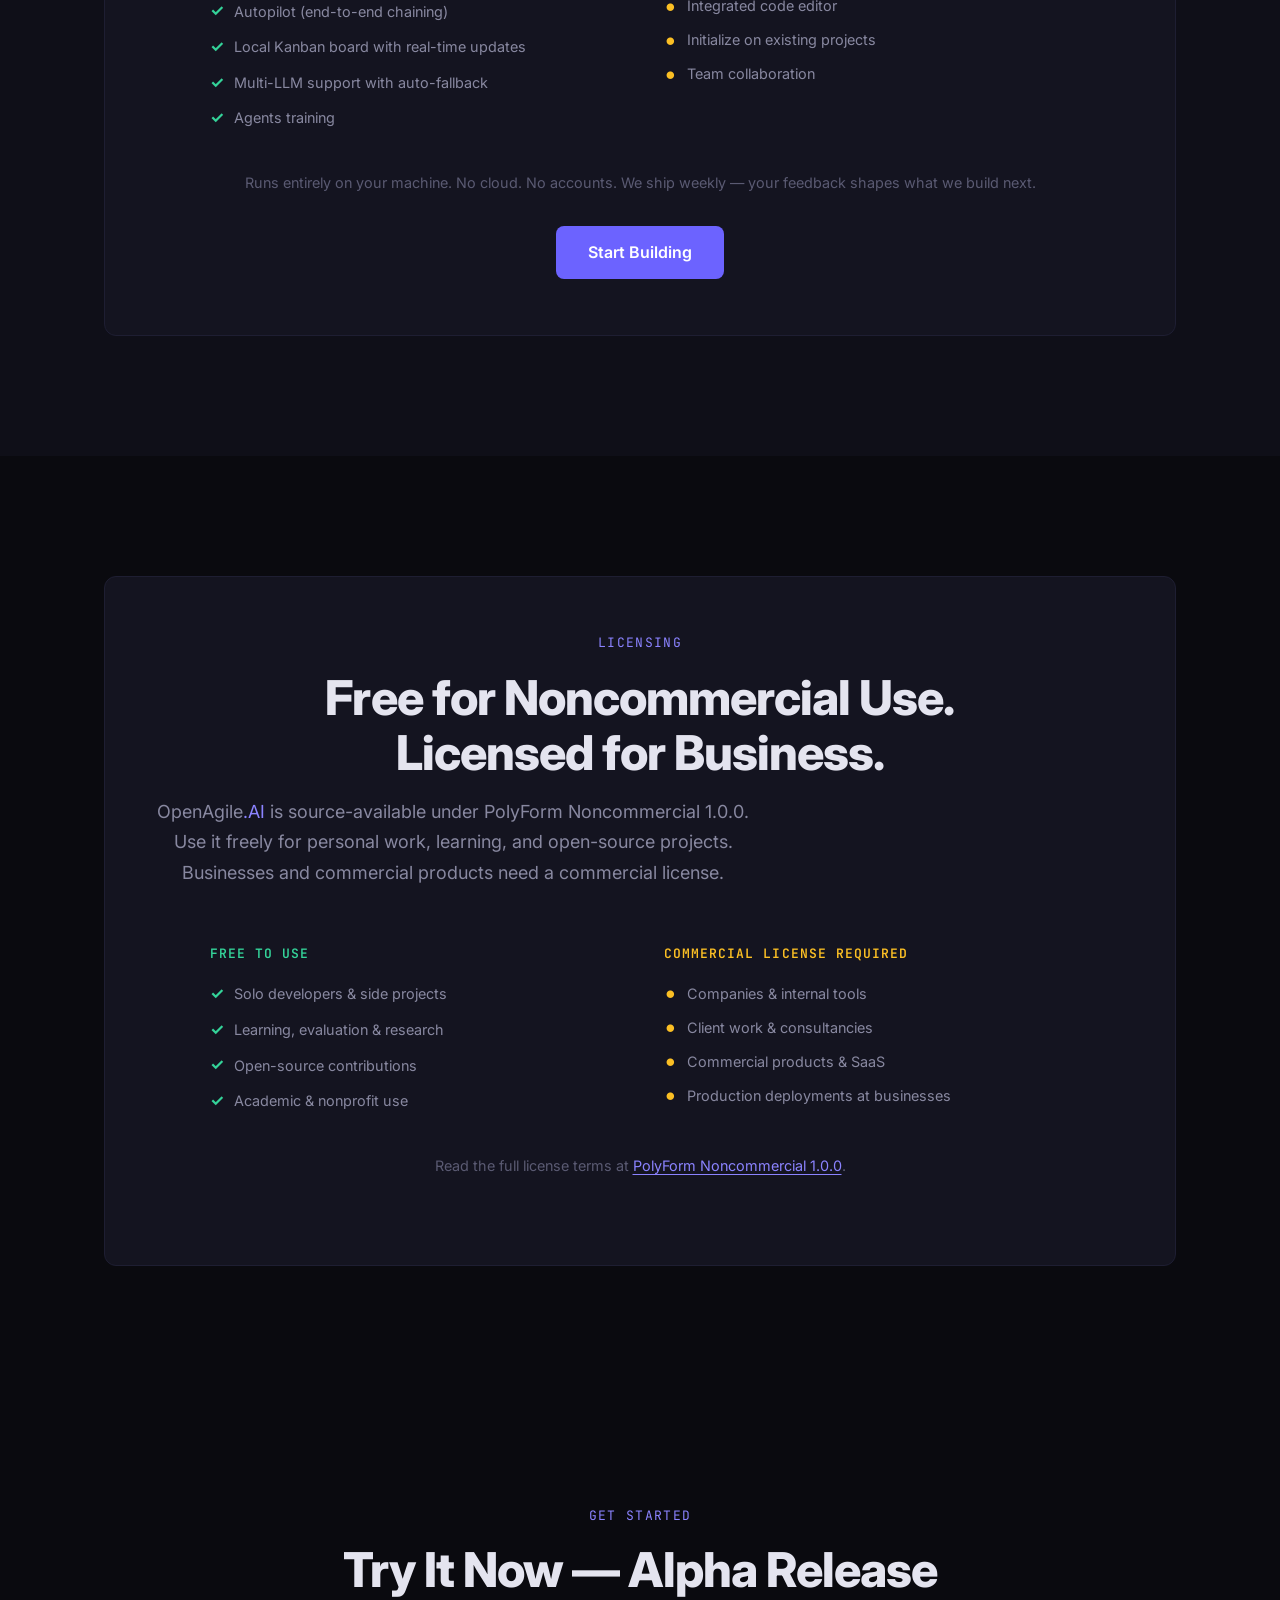
==== commit 0055c2cd: "Reframe hero as Free for Solos & OSS and add dedicated Licensing section Co-Authored-By: Claude Opus" ====
--- a/index.html
+++ b/index.html
@@ -44,7 +44,7 @@
   <section class="hero">
     <div class="hero-bg"></div>
     <div class="container">
-      <div class="hero-badge">PolyForm Noncommercial &middot; Model-agnostic &middot; Agile-driven</div>
+      <div class="hero-badge">Free for Solos &amp; OSS &middot; Model-agnostic &middot; Agile-driven</div>
       <h1 class="hero-title">
         Engineering Discipline<br>
         <span class="hero-accent">for AI-Assisted Development.</span>
@@ -764,7 +764,7 @@
     <div class="container">
       <div class="beta-card">
         <div class="section-label">Early Access</div>
-        <h2 class="section-title">Source-Available. Noncommercial-Licensed. Local-First.</h2>
+        <h2 class="section-title">Available Now. Local-First. Model-Agnostic.</h2>
         <div class="beta-columns">
           <div class="beta-col">
             <h4 class="beta-status-label available">Available Now</h4>
@@ -791,11 +791,47 @@
           </div>
         </div>
         <p class="beta-note">
-          OpenAgile<span class="logo-accent">.AI</span> is source-available under <a href="https://polyformproject.org/licenses/noncommercial/1.0.0/" class="inline-link">PolyForm Noncommercial 1.0.0</a> &mdash; for personal projects, learning, evaluation, and open-source contributions. Runs entirely on your machine. No cloud. No accounts. We ship weekly &mdash; your feedback shapes what we build next.
+          Runs entirely on your machine. No cloud. No accounts. We ship weekly &mdash; your feedback shapes what we build next.
         </p>
         <div class="beta-cta">
           <a href="#get-started" class="btn btn-primary btn-lg">Start Building</a>
         </div>
+      </div>
+    </div>
+  </section>
+
+  <!-- LICENSING -->
+  <section class="section" id="licensing">
+    <div class="container">
+      <div class="beta-card">
+        <div class="section-label">Licensing</div>
+        <h2 class="section-title">Free for Noncommercial Use.<br>Licensed for Business.</h2>
+        <p class="section-desc">
+          OpenAgile<span class="logo-accent">.AI</span> is source-available under PolyForm Noncommercial 1.0.0. Use it freely for personal work, learning, and open-source projects. Businesses and commercial products need a commercial license.
+        </p>
+        <div class="beta-columns">
+          <div class="beta-col">
+            <h4 class="beta-status-label available">Free to Use</h4>
+            <ul class="beta-list">
+              <li><span class="check-icon">&check;</span> Solo developers &amp; side projects</li>
+              <li><span class="check-icon">&check;</span> Learning, evaluation &amp; research</li>
+              <li><span class="check-icon">&check;</span> Open-source contributions</li>
+              <li><span class="check-icon">&check;</span> Academic &amp; nonprofit use</li>
+            </ul>
+          </div>
+          <div class="beta-col">
+            <h4 class="beta-status-label in-progress">Commercial License Required</h4>
+            <ul class="beta-list">
+              <li><span class="progress-icon">&bull;</span> Companies &amp; internal tools</li>
+              <li><span class="progress-icon">&bull;</span> Client work &amp; consultancies</li>
+              <li><span class="progress-icon">&bull;</span> Commercial products &amp; SaaS</li>
+              <li><span class="progress-icon">&bull;</span> Production deployments at businesses</li>
+            </ul>
+          </div>
+        </div>
+        <p class="beta-note">
+          Read the full license terms at <a href="https://polyformproject.org/licenses/noncommercial/1.0.0/" class="inline-link">PolyForm Noncommercial 1.0.0</a>.
+        </p>
       </div>
     </div>
   </section>
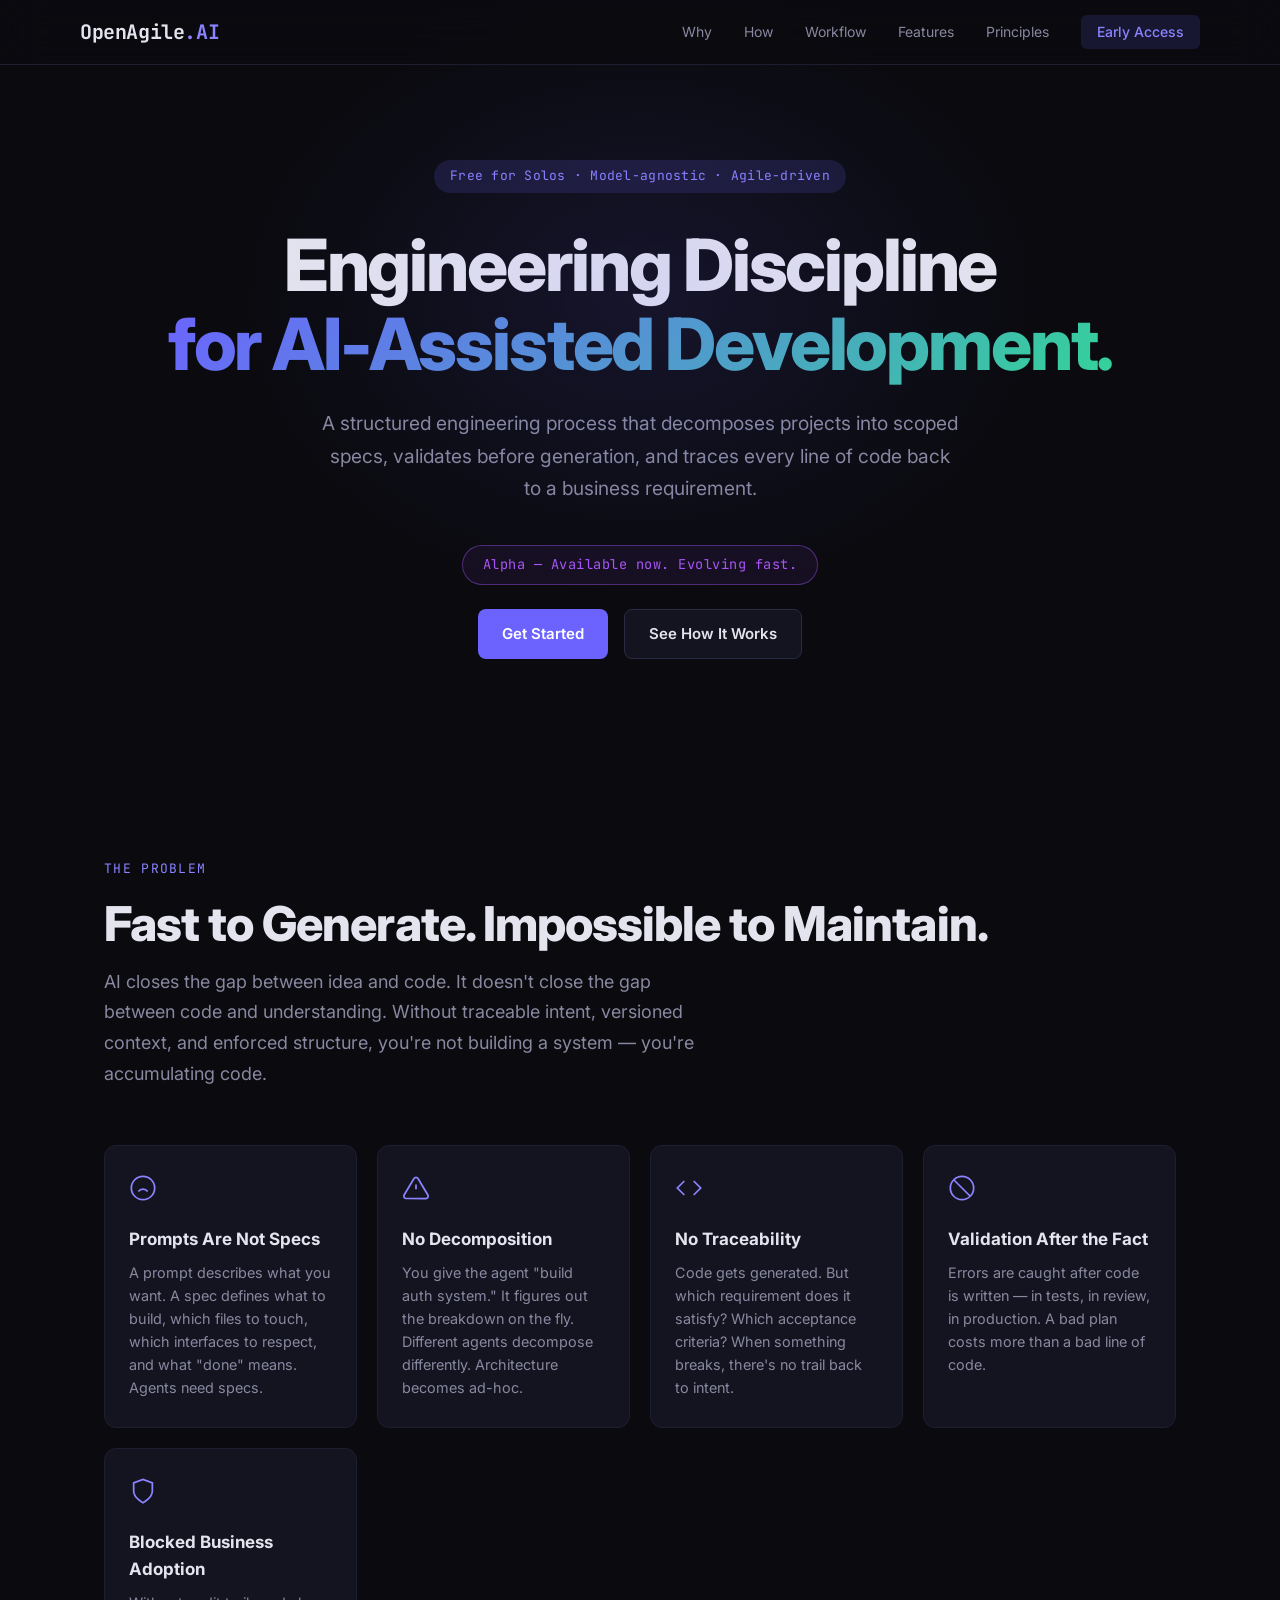
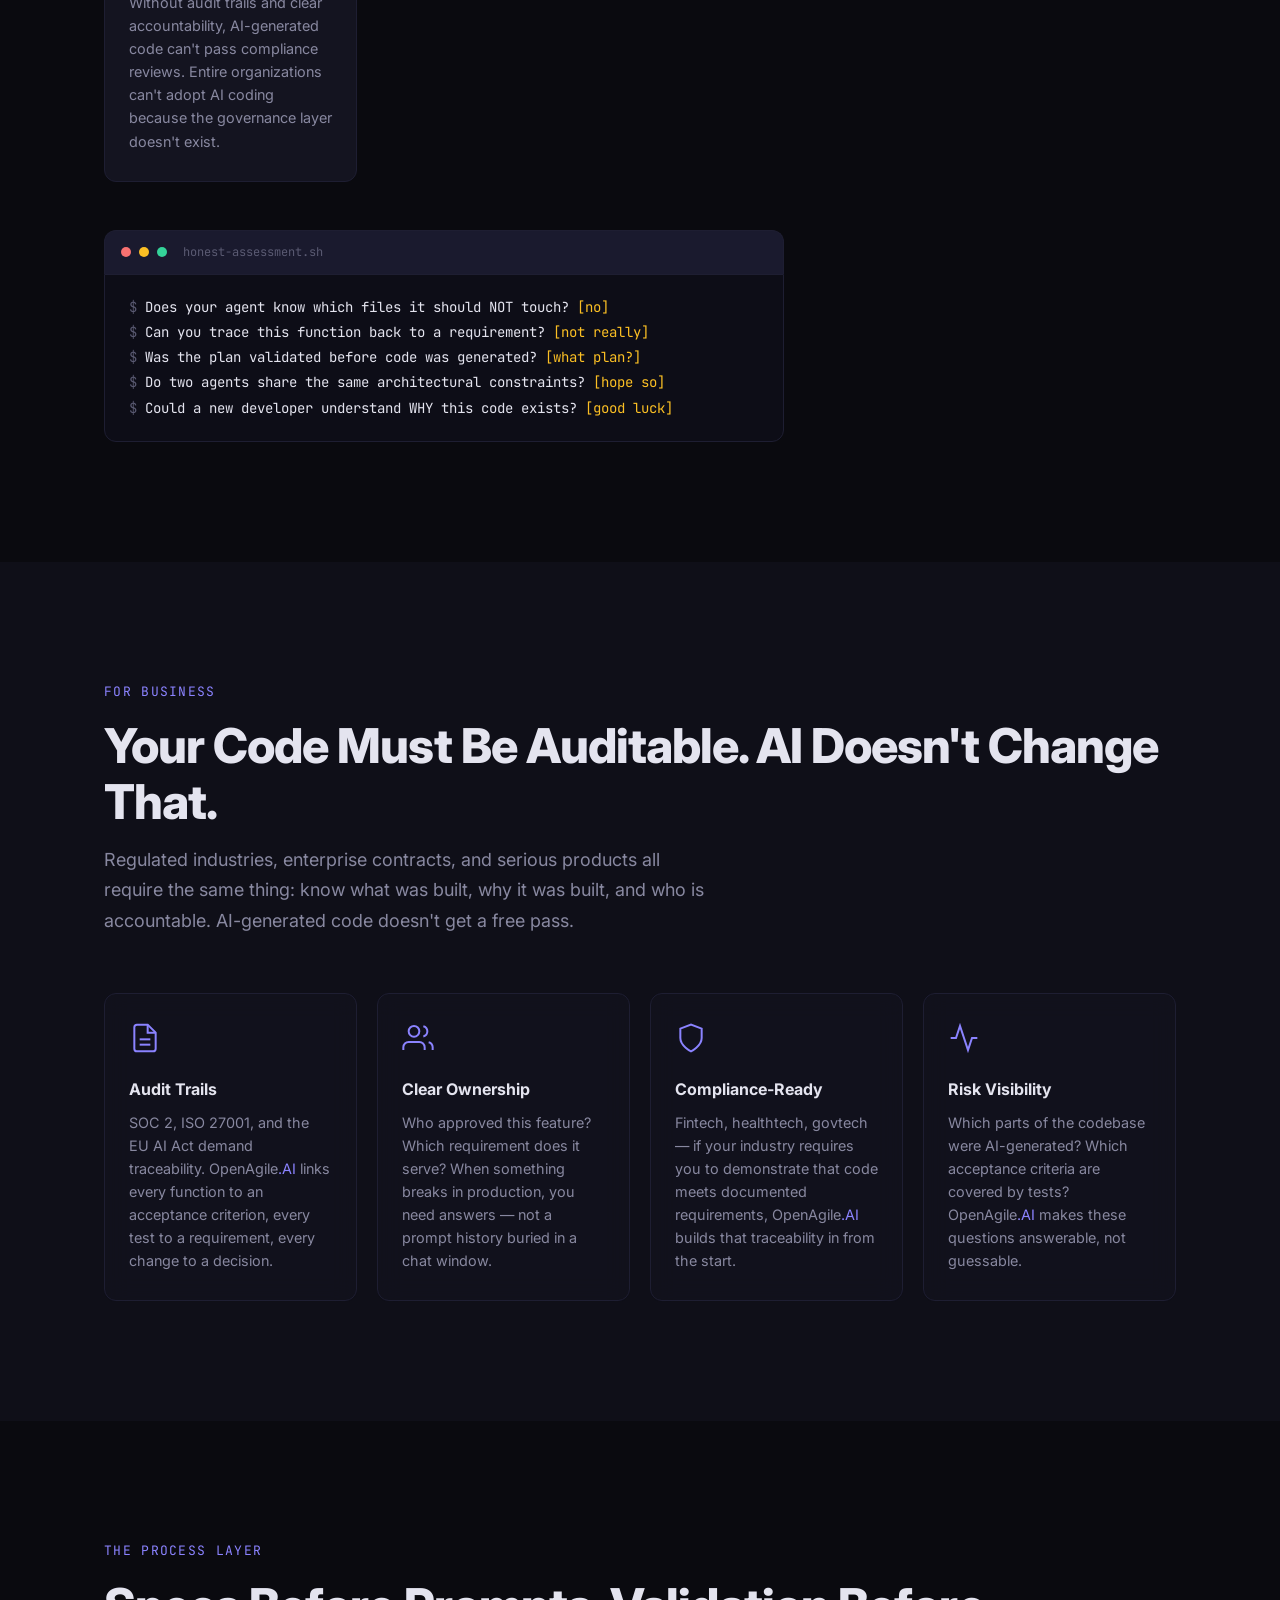
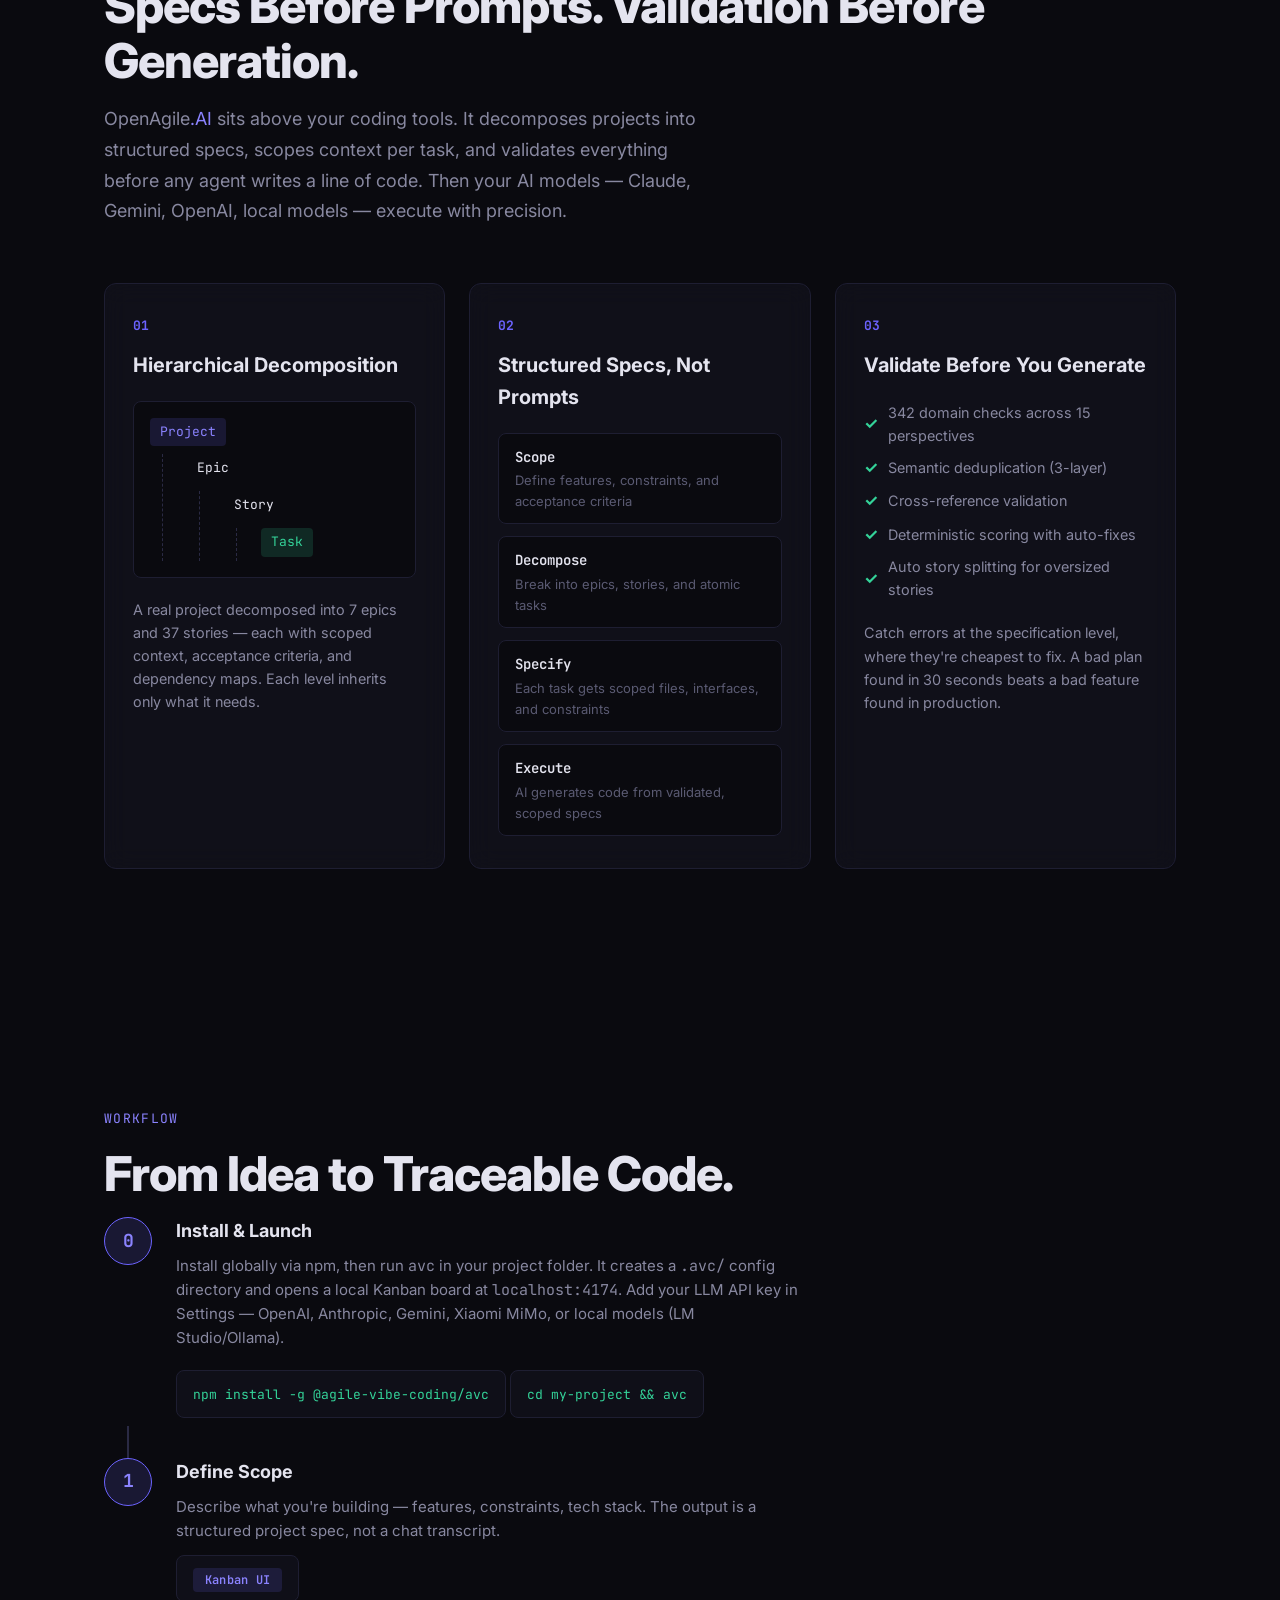
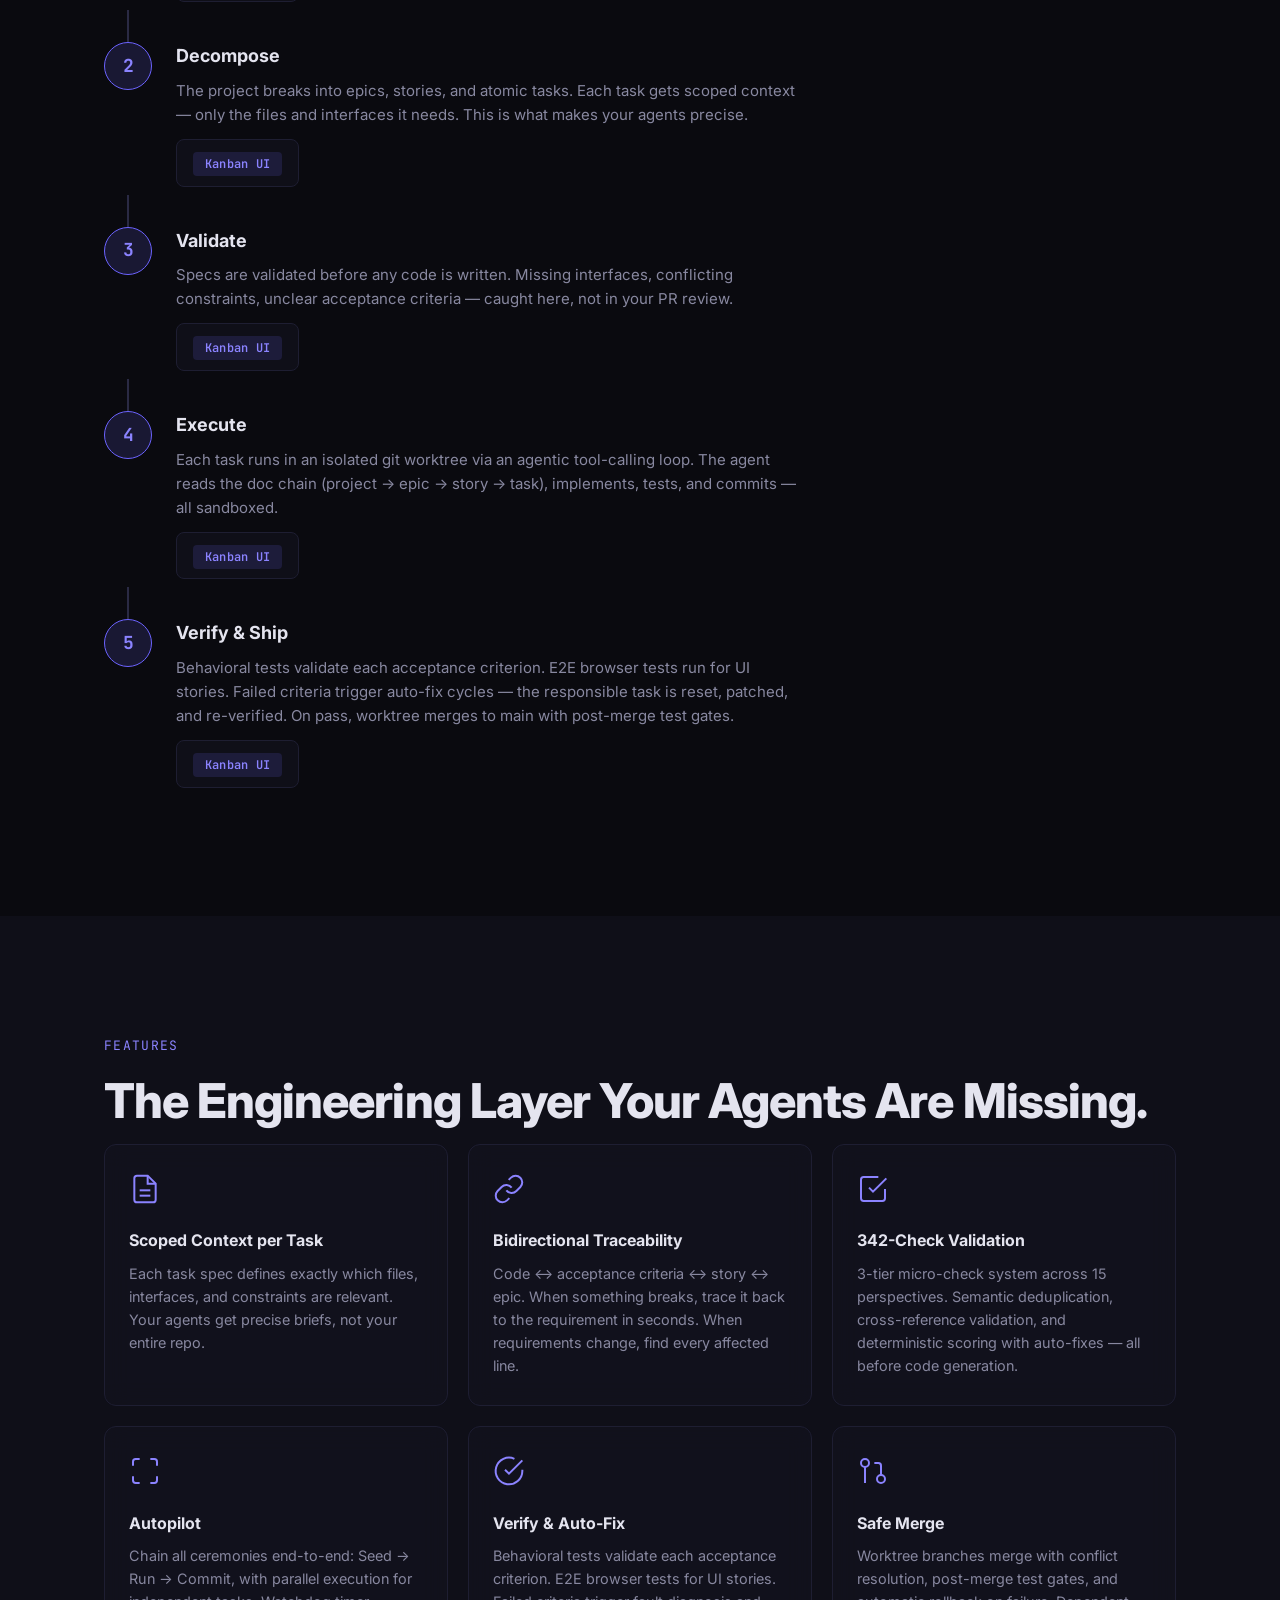
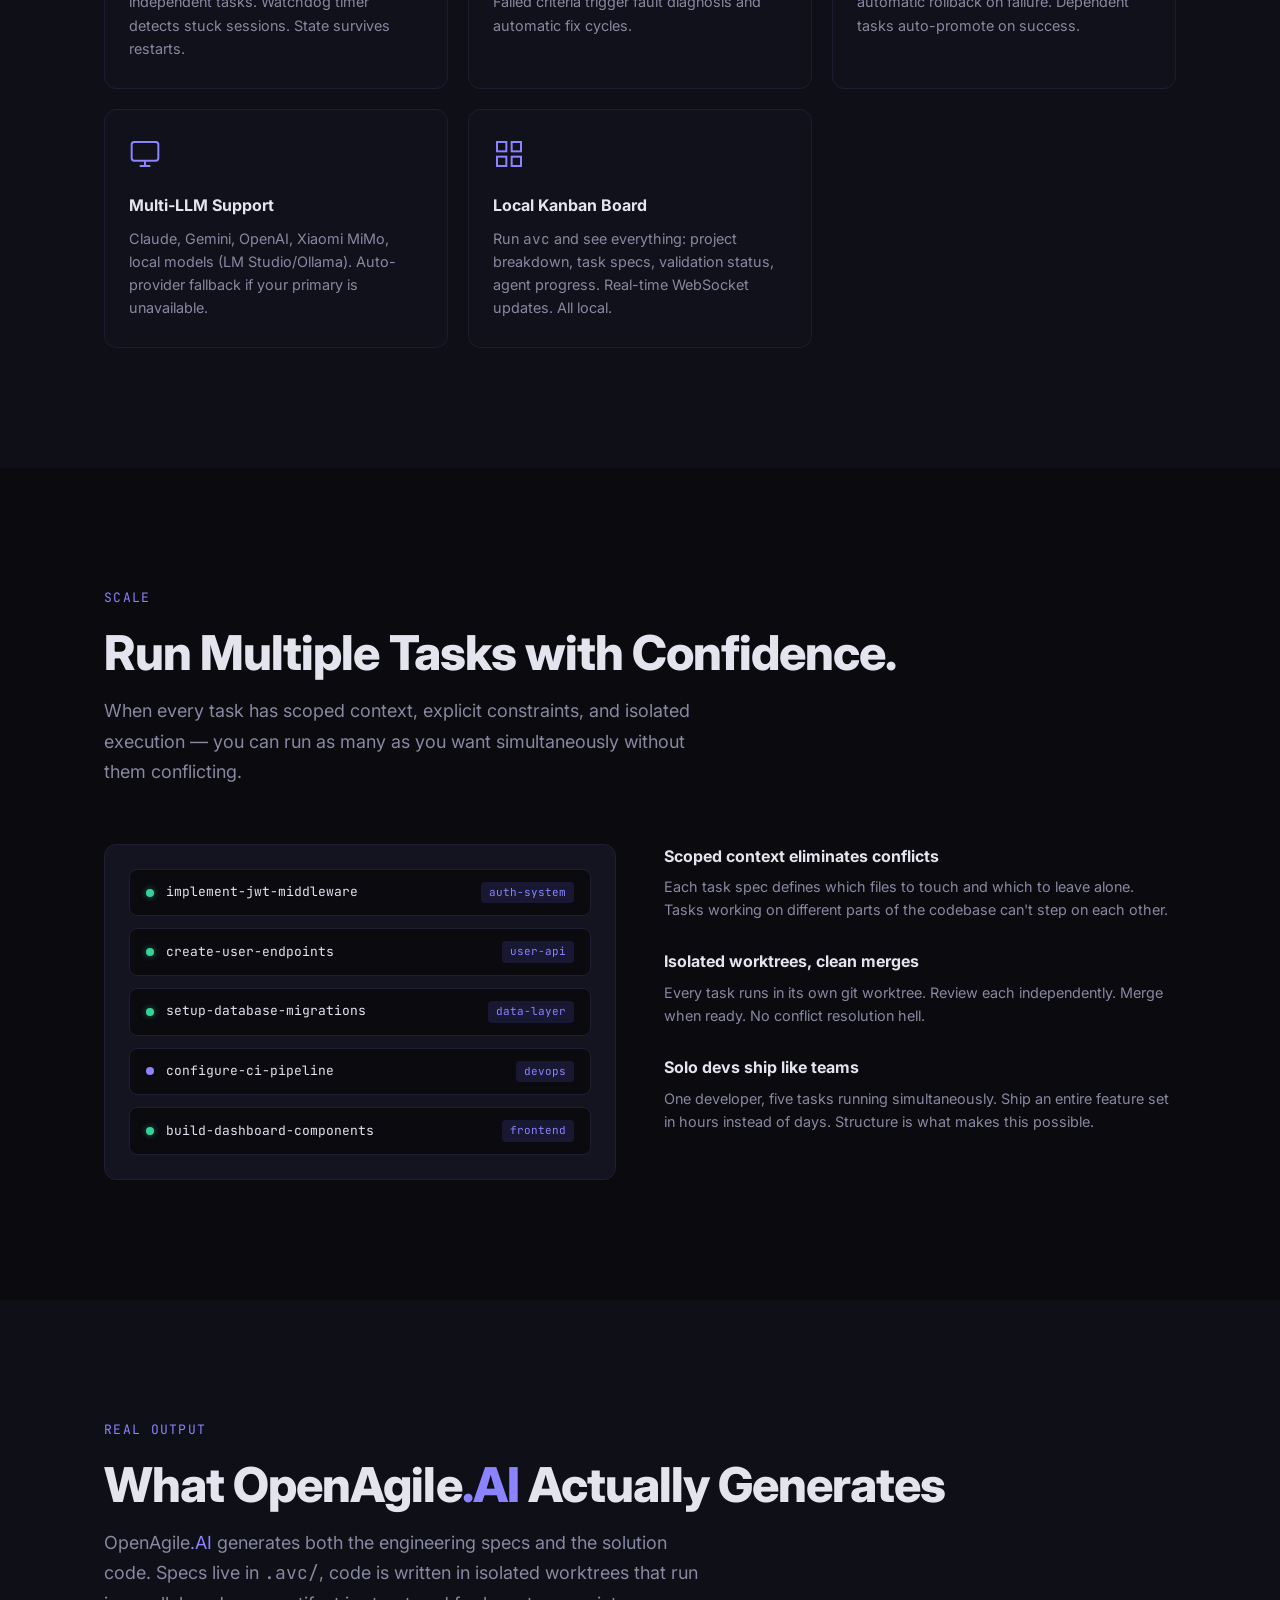
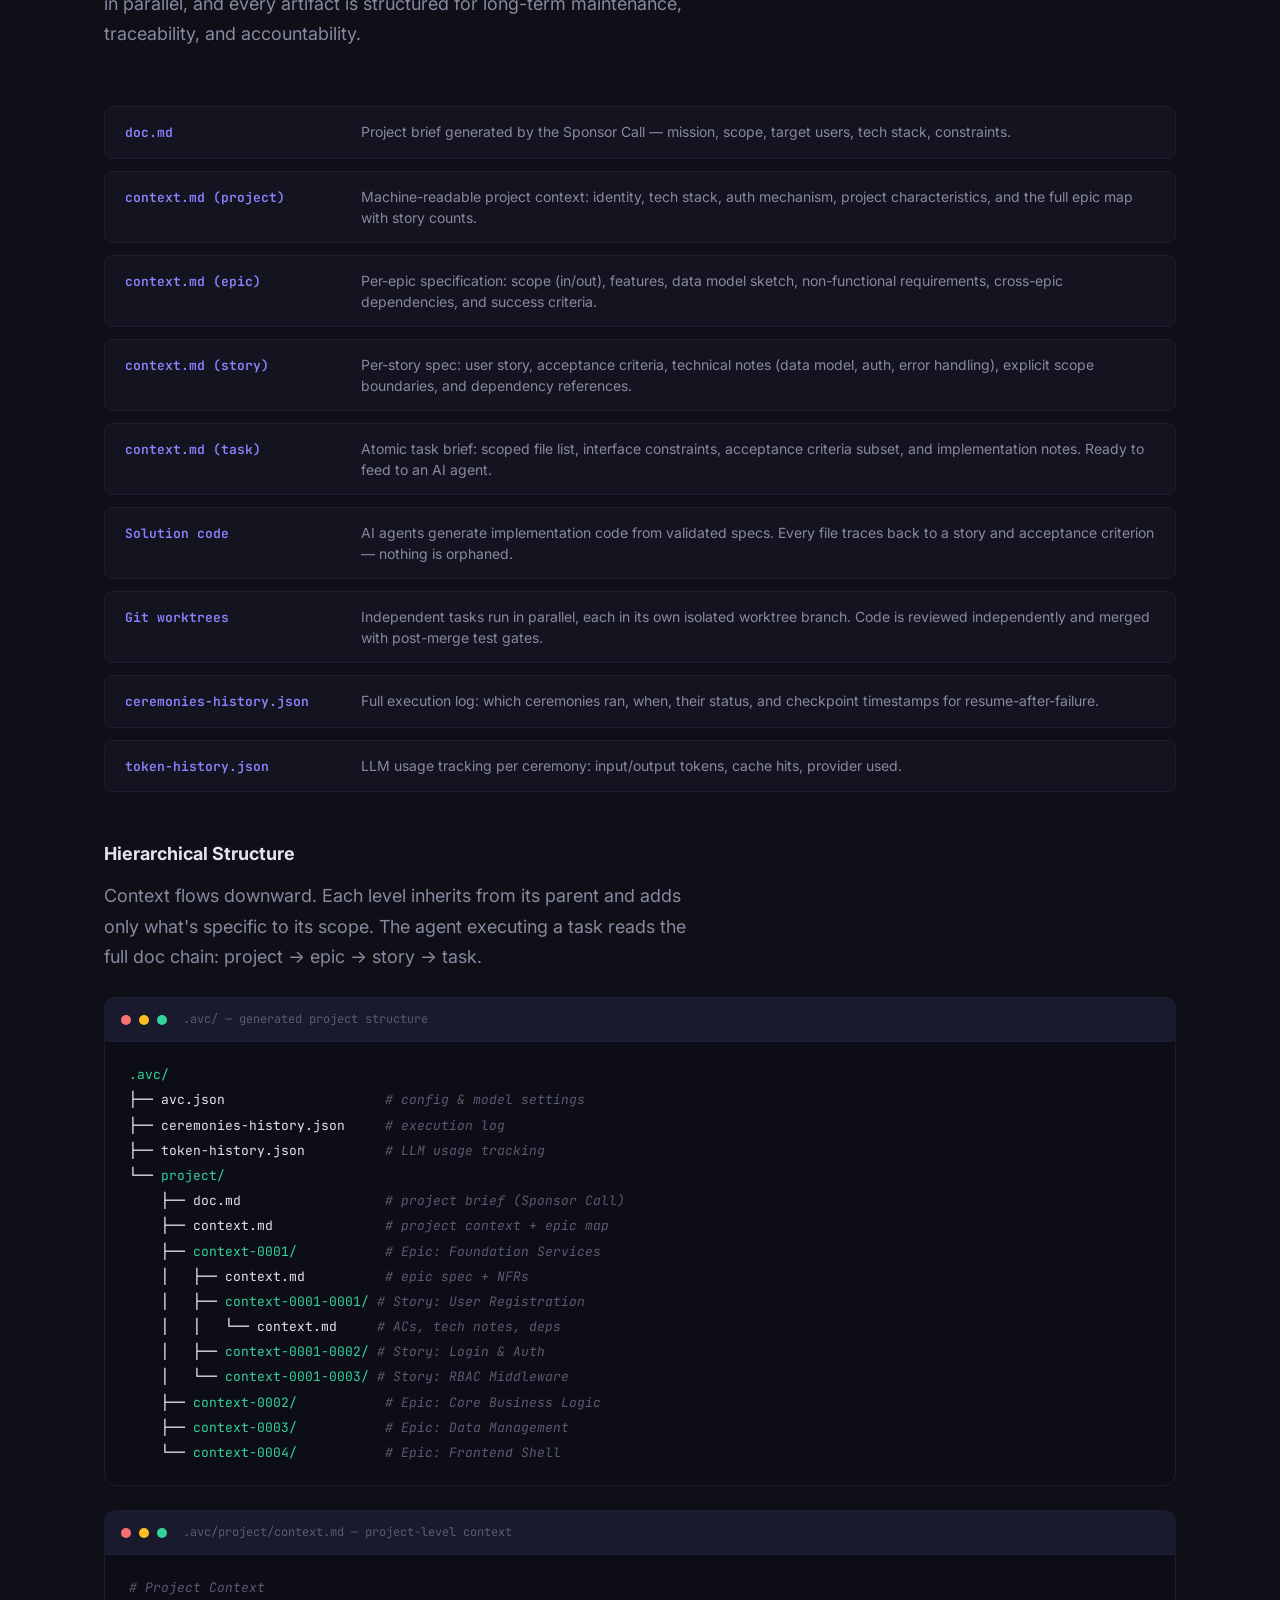
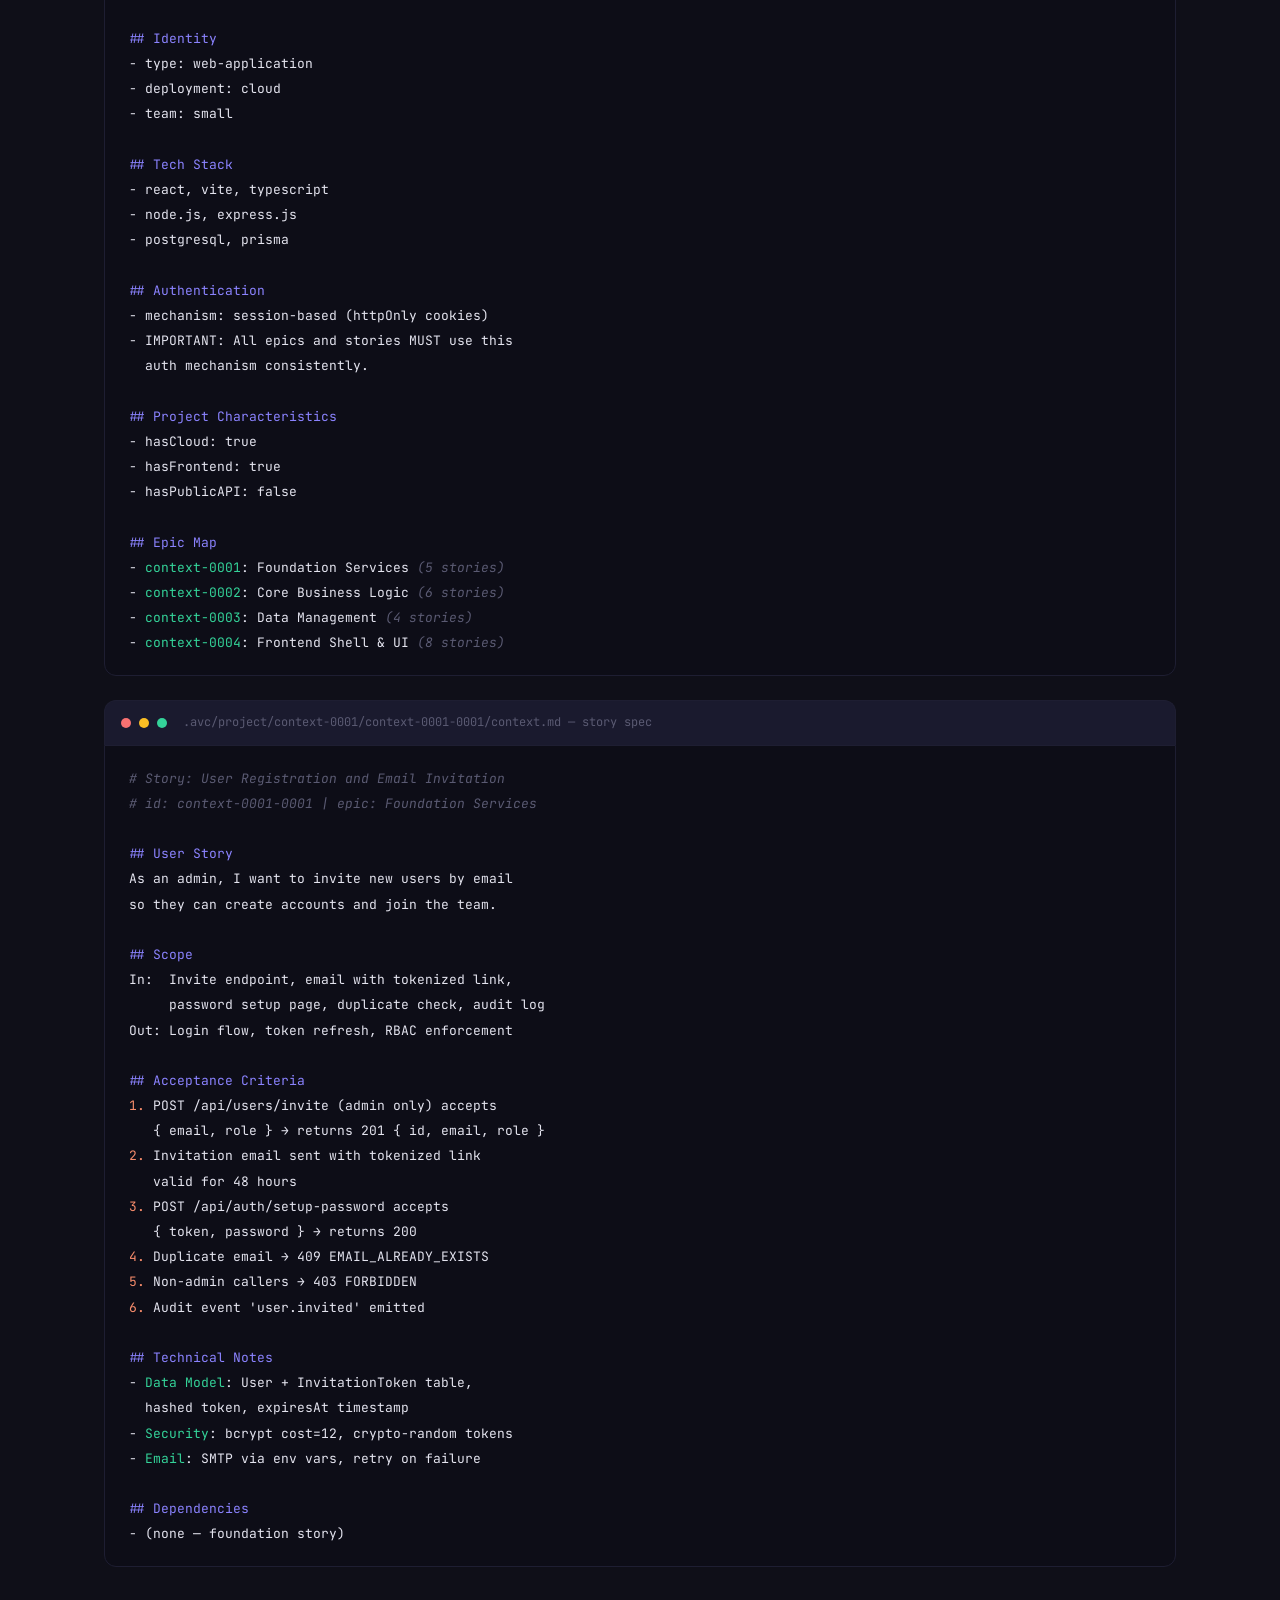
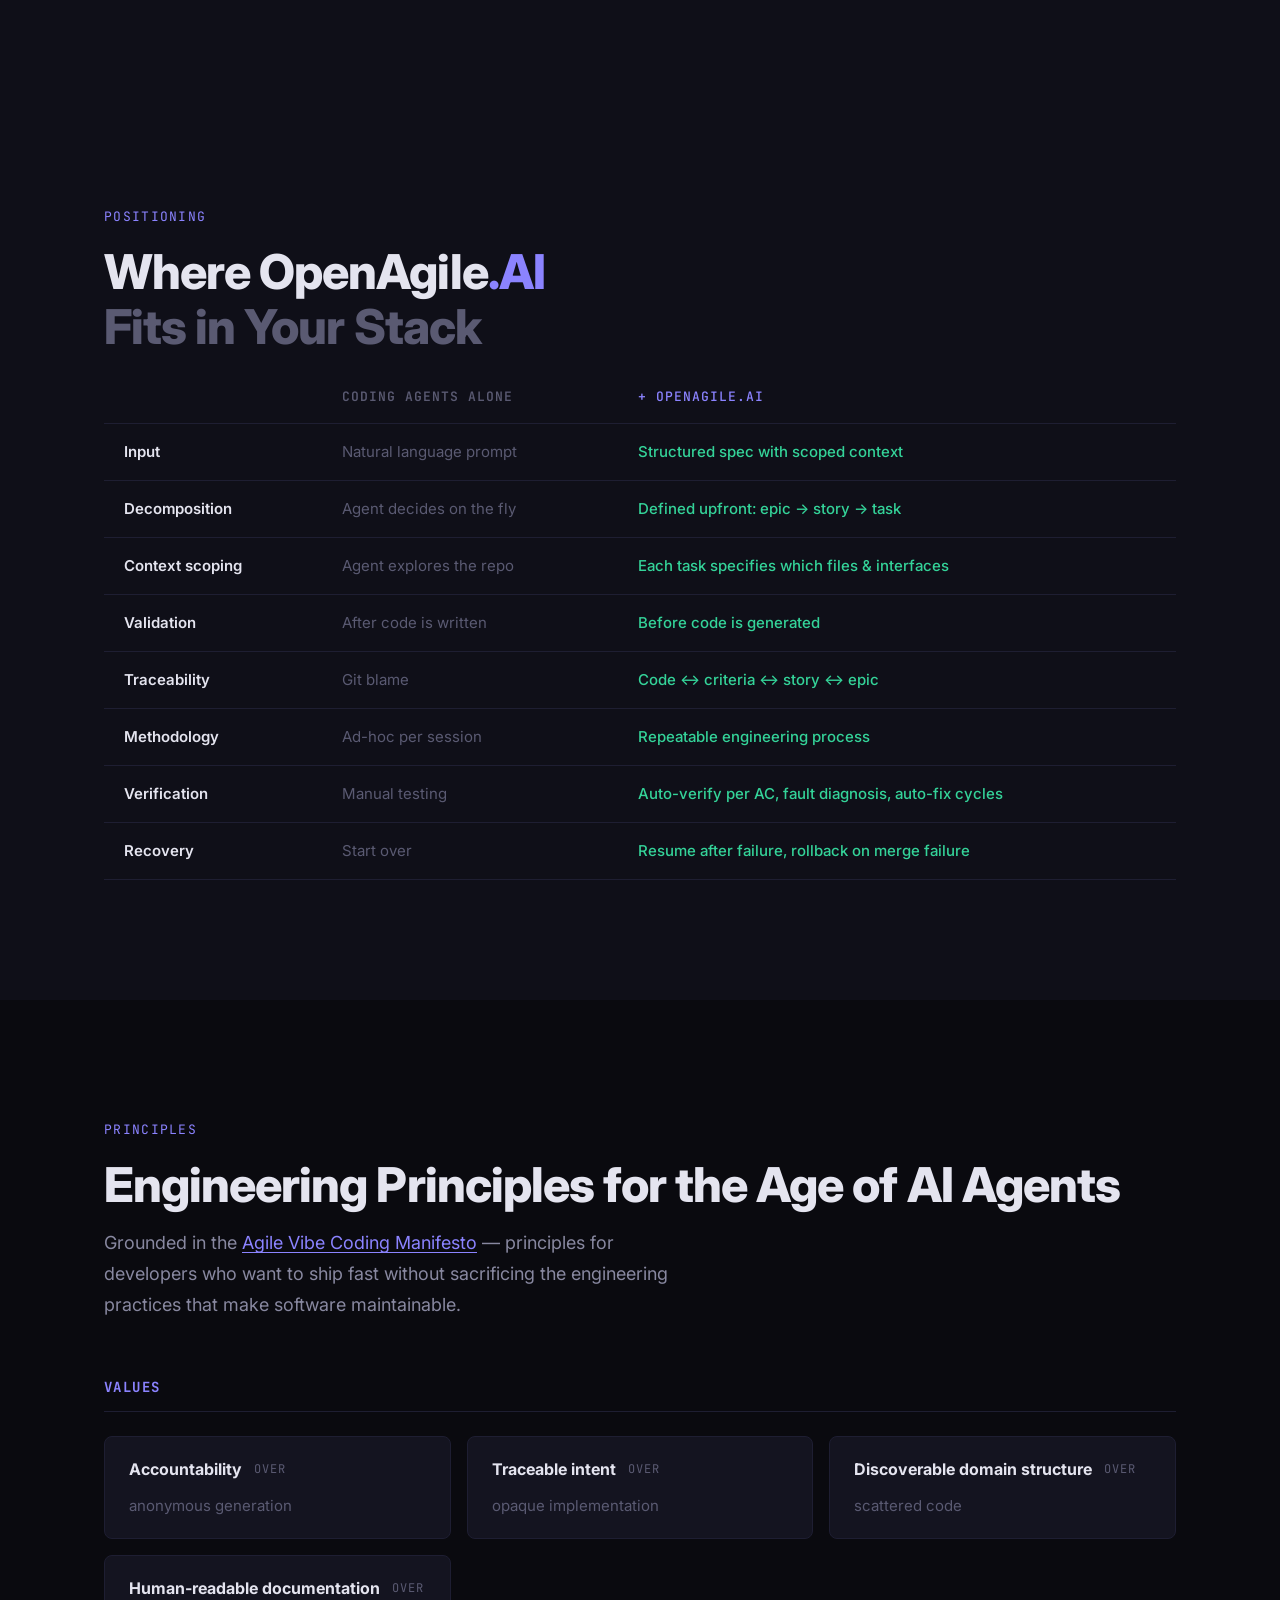
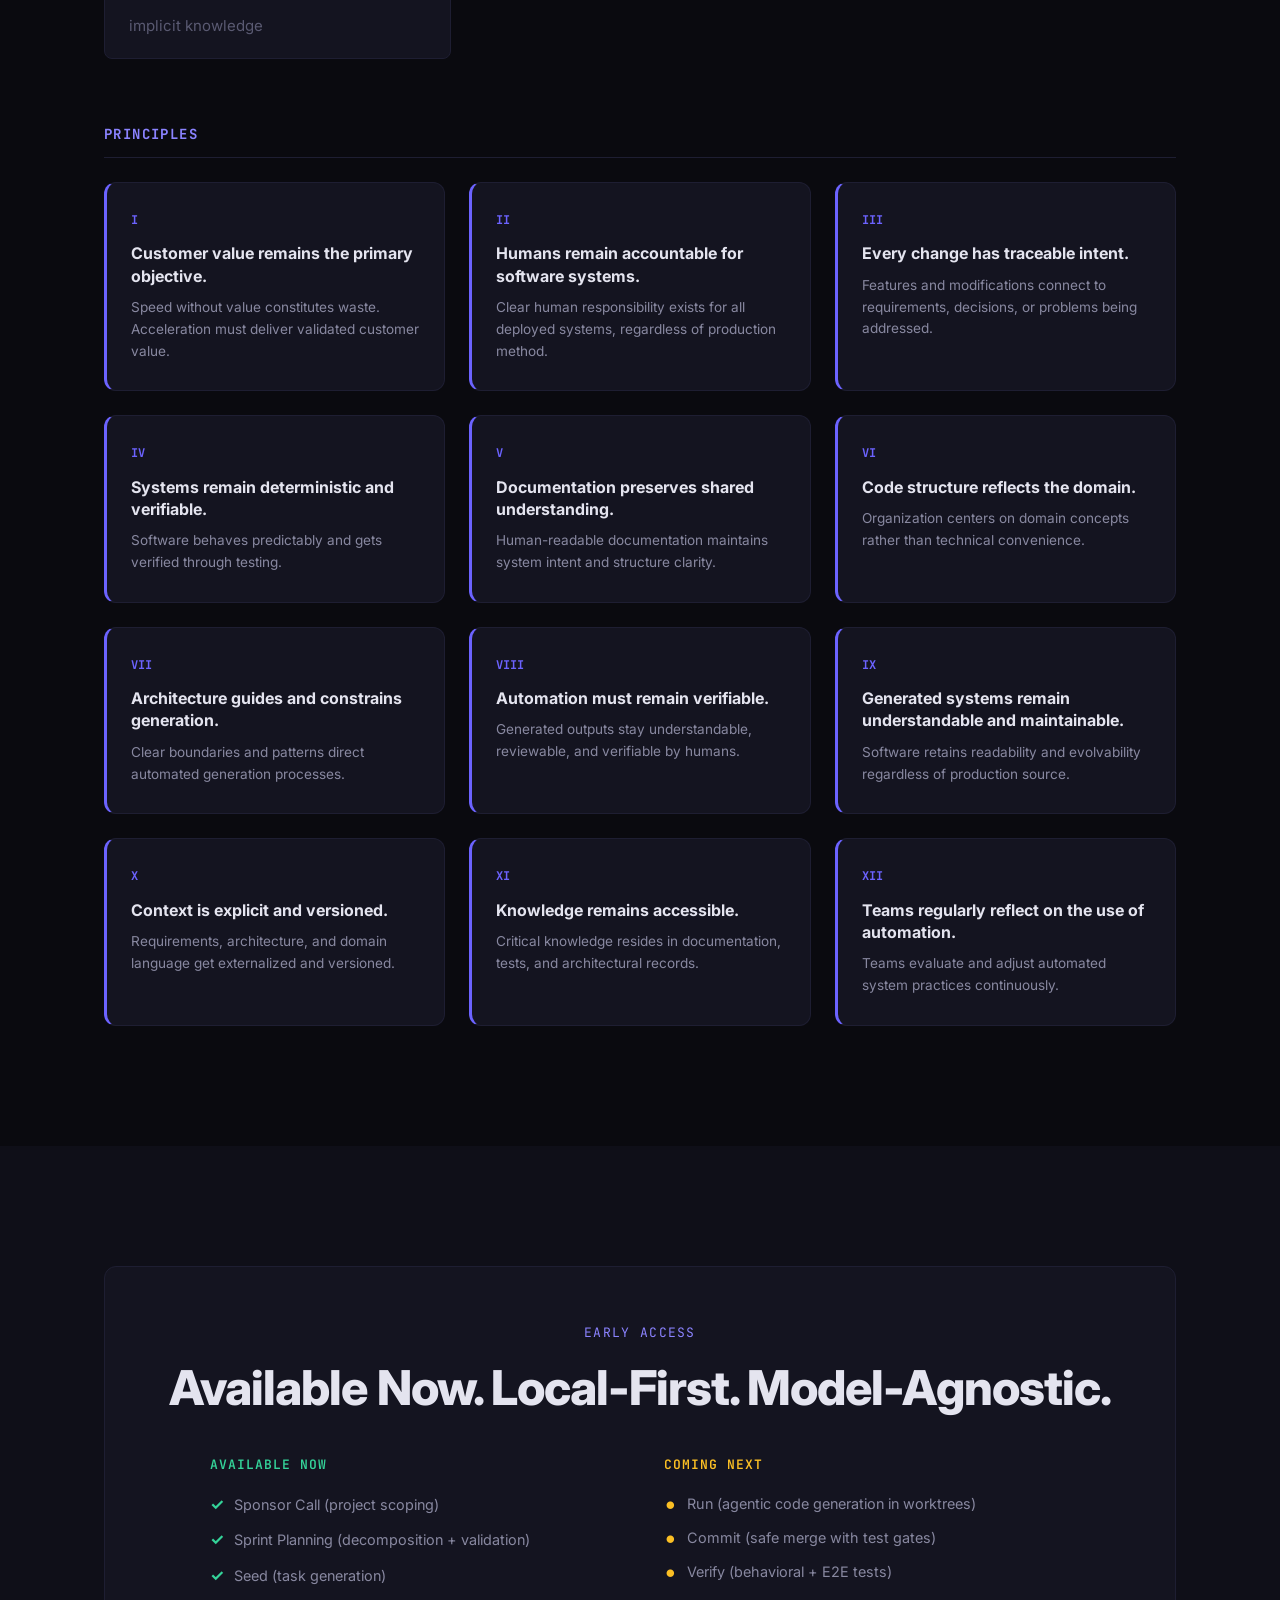
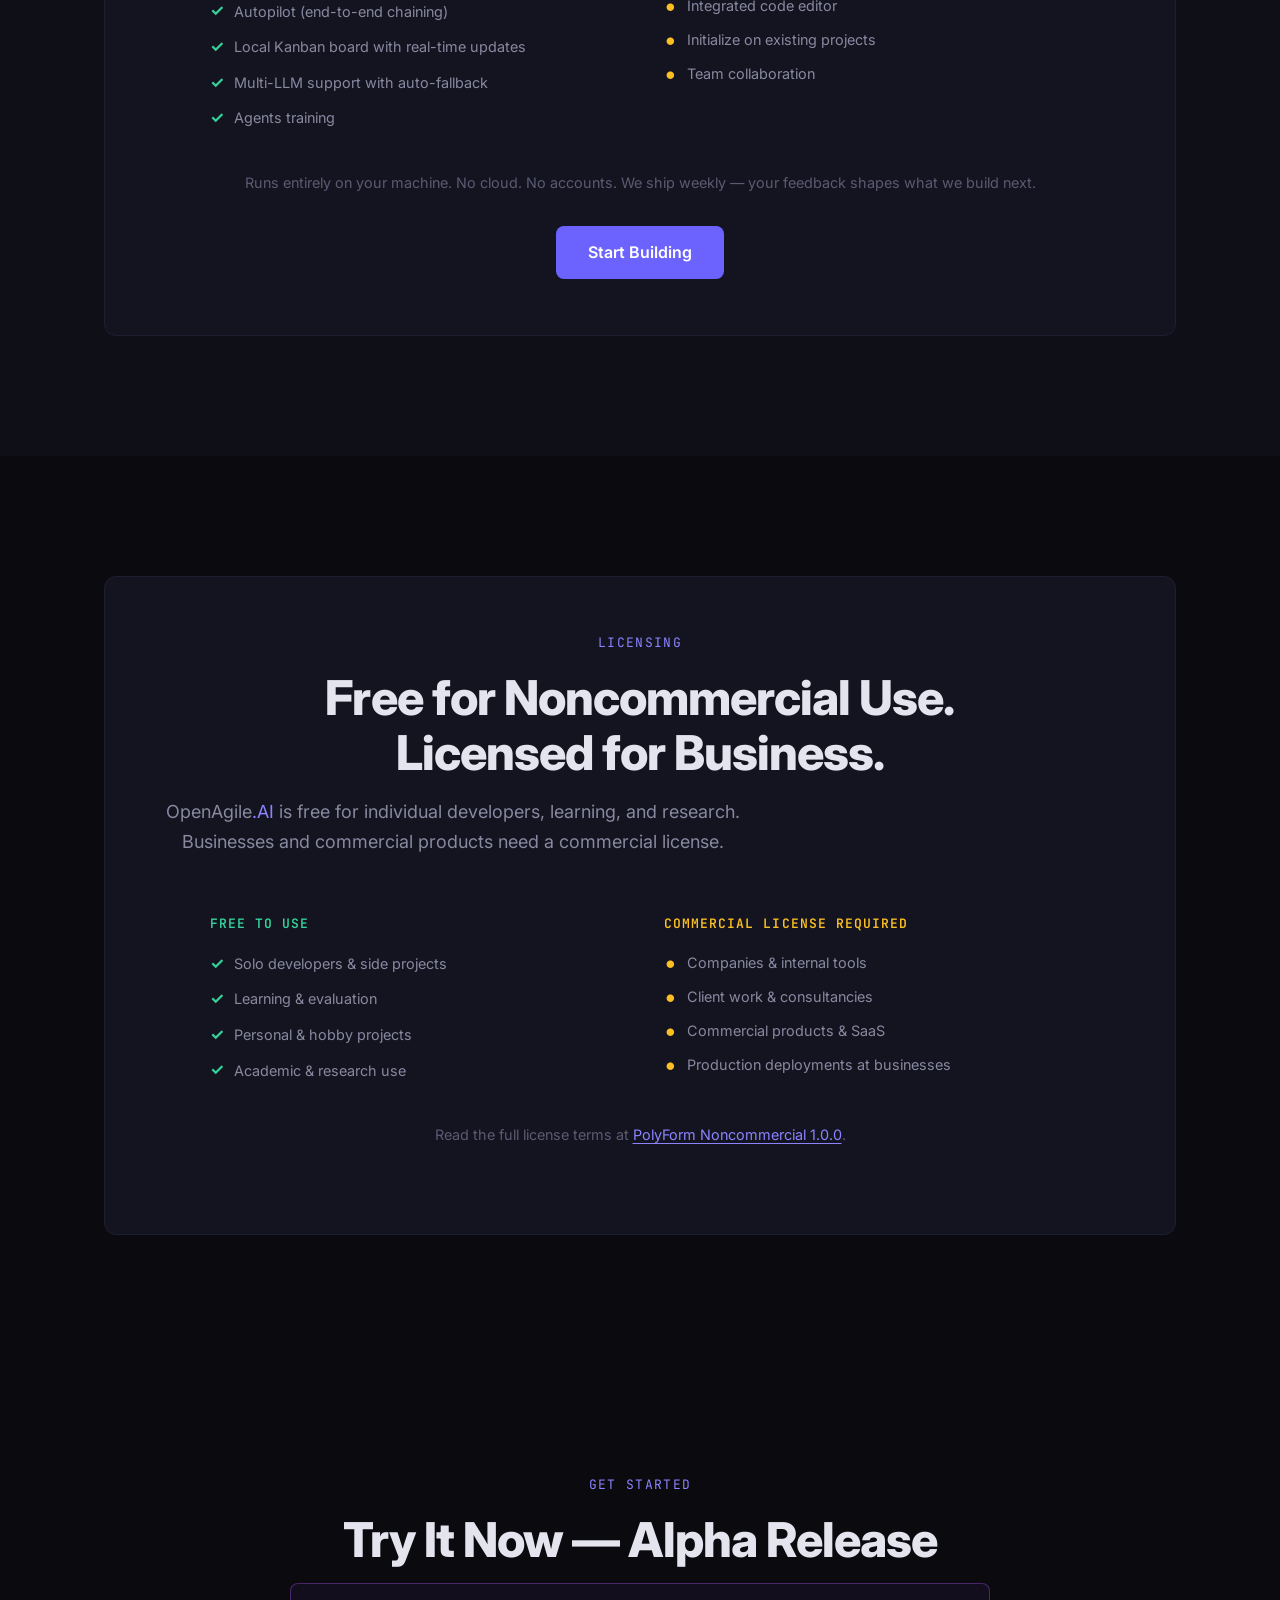
==== commit b252b8bc: "Remove GitHub/open-source references and tighten free-tier copy Co-Authored-By: Claude Opus 4.7 (1M " ====
--- a/index.html
+++ b/index.html
@@ -44,7 +44,7 @@
   <section class="hero">
     <div class="hero-bg"></div>
     <div class="container">
-      <div class="hero-badge">Free for Solos &amp; OSS &middot; Model-agnostic &middot; Agile-driven</div>
+      <div class="hero-badge">Free for Solos &middot; Model-agnostic &middot; Agile-driven</div>
       <h1 class="hero-title">
         Engineering Discipline<br>
         <span class="hero-accent">for AI-Assisted Development.</span>
@@ -55,10 +55,7 @@
       <div class="hero-alpha">Alpha &mdash; Available now. Evolving fast.</div>
       <div class="hero-ctas">
         <a href="#get-started" class="btn btn-primary">Get Started</a>
-        <a href="https://github.com/Agile-Vibe-Coding/OpenAgileAI" class="btn btn-secondary">
-          <svg width="20" height="20" viewBox="0 0 24 24" fill="currentColor"><path d="M12 0c-6.626 0-12 5.373-12 12 0 5.302 3.438 9.8 8.207 11.387.599.111.793-.261.793-.577v-2.234c-3.338.726-4.033-1.416-4.033-1.416-.546-1.387-1.333-1.756-1.333-1.756-1.089-.745.083-.729.083-.729 1.205.084 1.839 1.237 1.839 1.237 1.07 1.834 2.807 1.304 3.492.997.107-.775.418-1.305.762-1.604-2.665-.305-5.467-1.334-5.467-5.931 0-1.311.469-2.381 1.236-3.221-.124-.303-.535-1.524.117-3.176 0 0 1.008-.322 3.301 1.23.957-.266 1.983-.399 3.003-.404 1.02.005 2.047.138 3.006.404 2.291-1.552 3.297-1.23 3.297-1.23.653 1.653.242 2.874.118 3.176.77.84 1.235 1.911 1.235 3.221 0 4.609-2.807 5.624-5.479 5.921.43.372.823 1.102.823 2.222v3.293c0 .319.192.694.801.576 4.765-1.589 8.199-6.086 8.199-11.386 0-6.627-5.373-12-12-12z"/></svg>
-          View on GitHub
-        </a>
+        <a href="#how-it-works" class="btn btn-secondary">See How It Works</a>
       </div>
     </div>
   </section>
@@ -807,16 +804,16 @@
         <div class="section-label">Licensing</div>
         <h2 class="section-title">Free for Noncommercial Use.<br>Licensed for Business.</h2>
         <p class="section-desc">
-          OpenAgile<span class="logo-accent">.AI</span> is source-available under PolyForm Noncommercial 1.0.0. Use it freely for personal work, learning, and open-source projects. Businesses and commercial products need a commercial license.
+          OpenAgile<span class="logo-accent">.AI</span> is free for individual developers, learning, and research. Businesses and commercial products need a commercial license.
         </p>
         <div class="beta-columns">
           <div class="beta-col">
             <h4 class="beta-status-label available">Free to Use</h4>
             <ul class="beta-list">
               <li><span class="check-icon">&check;</span> Solo developers &amp; side projects</li>
-              <li><span class="check-icon">&check;</span> Learning, evaluation &amp; research</li>
-              <li><span class="check-icon">&check;</span> Open-source contributions</li>
-              <li><span class="check-icon">&check;</span> Academic &amp; nonprofit use</li>
+              <li><span class="check-icon">&check;</span> Learning &amp; evaluation</li>
+              <li><span class="check-icon">&check;</span> Personal &amp; hobby projects</li>
+              <li><span class="check-icon">&check;</span> Academic &amp; research use</li>
             </ul>
           </div>
           <div class="beta-col">
@@ -898,12 +895,6 @@
         </div>
       </div>
 
-      <div class="get-started-cta">
-        <a href="https://github.com/Agile-Vibe-Coding/OpenAgileAI" class="btn btn-primary btn-lg">
-          <svg width="20" height="20" viewBox="0 0 24 24" fill="currentColor"><path d="M12 0c-6.626 0-12 5.373-12 12 0 5.302 3.438 9.8 8.207 11.387.599.111.793-.261.793-.577v-2.234c-3.338.726-4.033-1.416-4.033-1.416-.546-1.387-1.333-1.756-1.333-1.756-1.089-.745.083-.729.083-.729 1.205.084 1.839 1.237 1.839 1.237 1.07 1.834 2.807 1.304 3.492.997.107-.775.418-1.305.762-1.604-2.665-.305-5.467-1.334-5.467-5.931 0-1.311.469-2.381 1.236-3.221-.124-.303-.535-1.524.117-3.176 0 0 1.008-.322 3.301 1.23.957-.266 1.983-.399 3.003-.404 1.02.005 2.047.138 3.006.404 2.291-1.552 3.297-1.23 3.297-1.23.653 1.653.242 2.874.118 3.176.77.84 1.235 1.911 1.235 3.221 0 4.609-2.807 5.624-5.479 5.921.43.372.823 1.102.823 2.222v3.293c0 .319.192.694.801.576 4.765-1.589 8.199-6.086 8.199-11.386 0-6.627-5.373-12-12-12z"/></svg>
-          View on GitHub
-        </a>
-      </div>
     </div>
   </section>
 
@@ -914,10 +905,6 @@
       <p class="cta-sub">Specs before prompts. Validation before generation. Traceability by default. The engineering process layer your AI agents are missing.</p>
       <div class="hero-ctas">
         <a href="#get-started" class="btn btn-primary btn-lg">Get Started</a>
-        <a href="https://github.com/Agile-Vibe-Coding/OpenAgileAI" class="btn btn-secondary btn-lg">
-          <svg width="20" height="20" viewBox="0 0 24 24" fill="currentColor"><path d="M12 0c-6.626 0-12 5.373-12 12 0 5.302 3.438 9.8 8.207 11.387.599.111.793-.261.793-.577v-2.234c-3.338.726-4.033-1.416-4.033-1.416-.546-1.387-1.333-1.756-1.333-1.756-1.089-.745.083-.729.083-.729 1.205.084 1.839 1.237 1.839 1.237 1.07 1.834 2.807 1.304 3.492.997.107-.775.418-1.305.762-1.604-2.665-.305-5.467-1.334-5.467-5.931 0-1.311.469-2.381 1.236-3.221-.124-.303-.535-1.524.117-3.176 0 0 1.008-.322 3.301 1.23.957-.266 1.983-.399 3.003-.404 1.02.005 2.047.138 3.006.404 2.291-1.552 3.297-1.23 3.297-1.23.653 1.653.242 2.874.118 3.176.77.84 1.235 1.911 1.235 3.221 0 4.609-2.807 5.624-5.479 5.921.43.372.823 1.102.823 2.222v3.293c0 .319.192.694.801.576 4.765-1.589 8.199-6.086 8.199-11.386 0-6.627-5.373-12-12-12z"/></svg>
-          Join on GitHub
-        </a>
       </div>
     </div>
   </section>
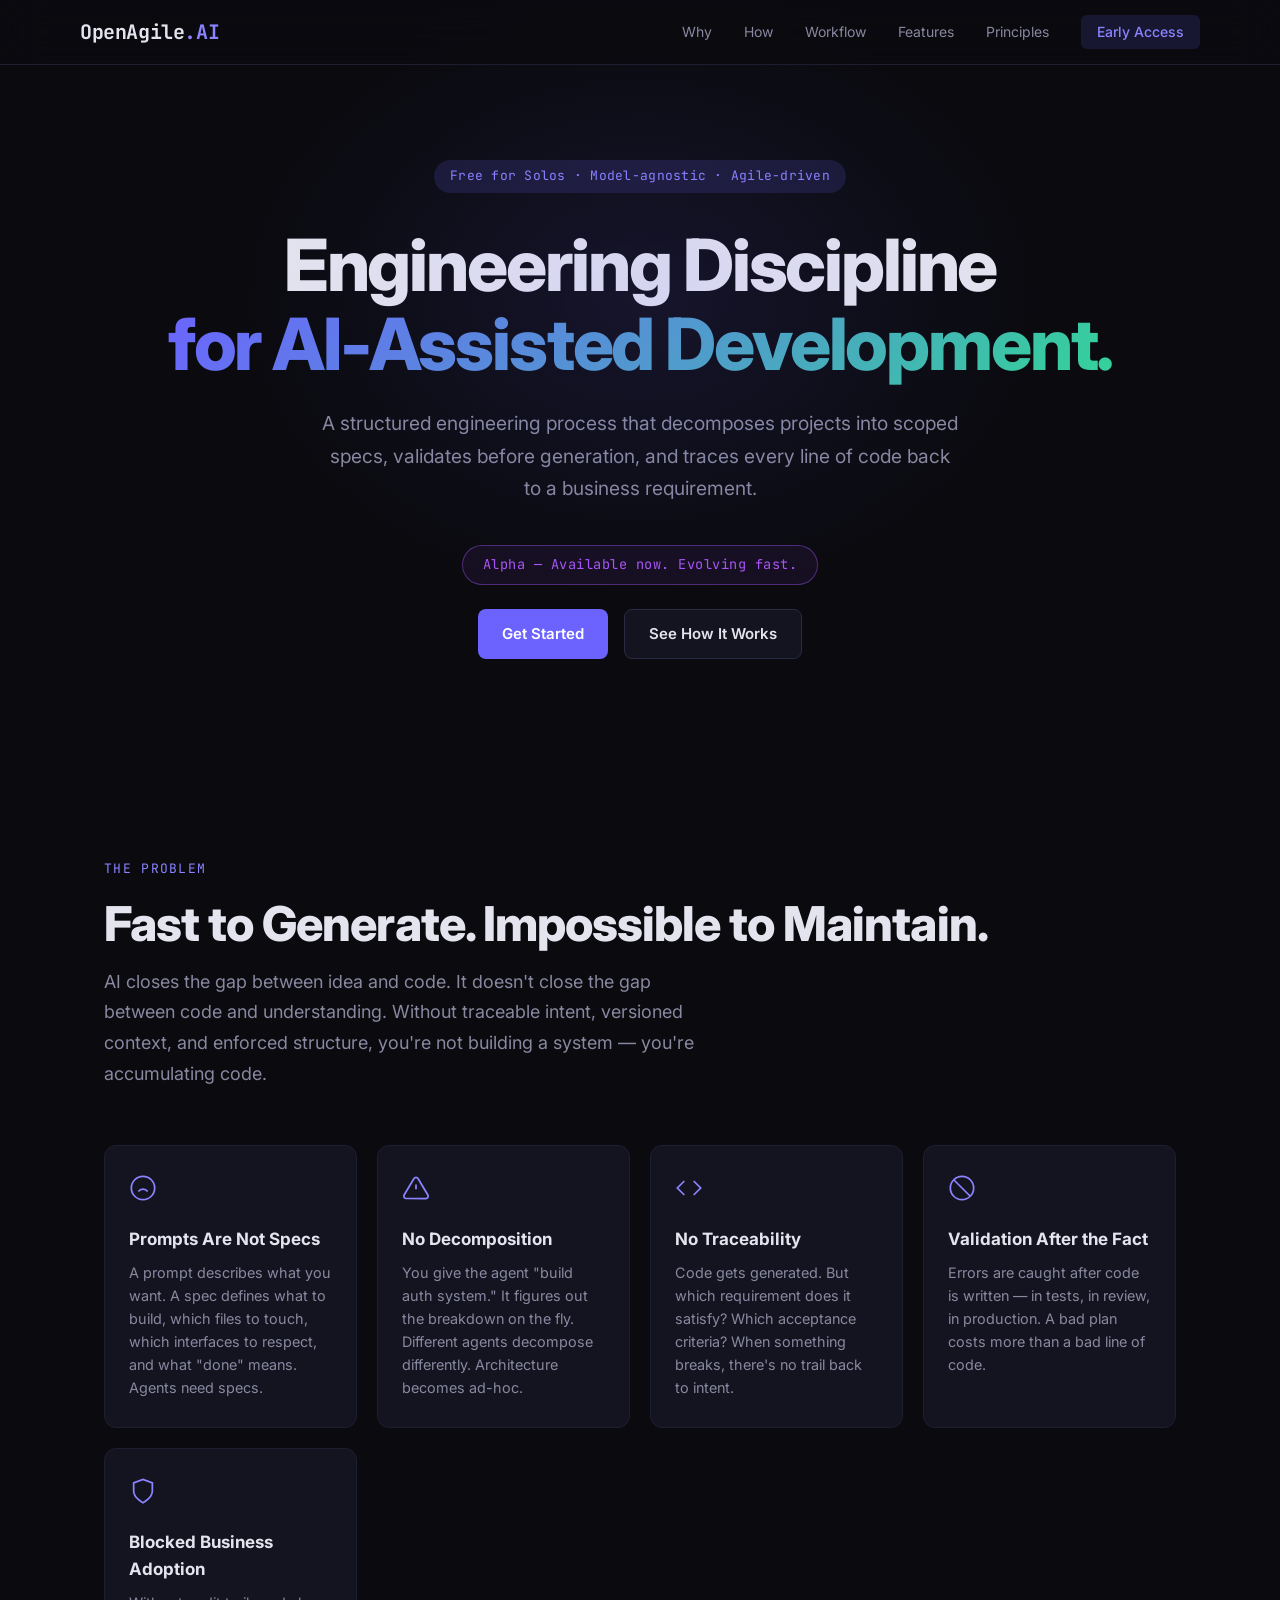
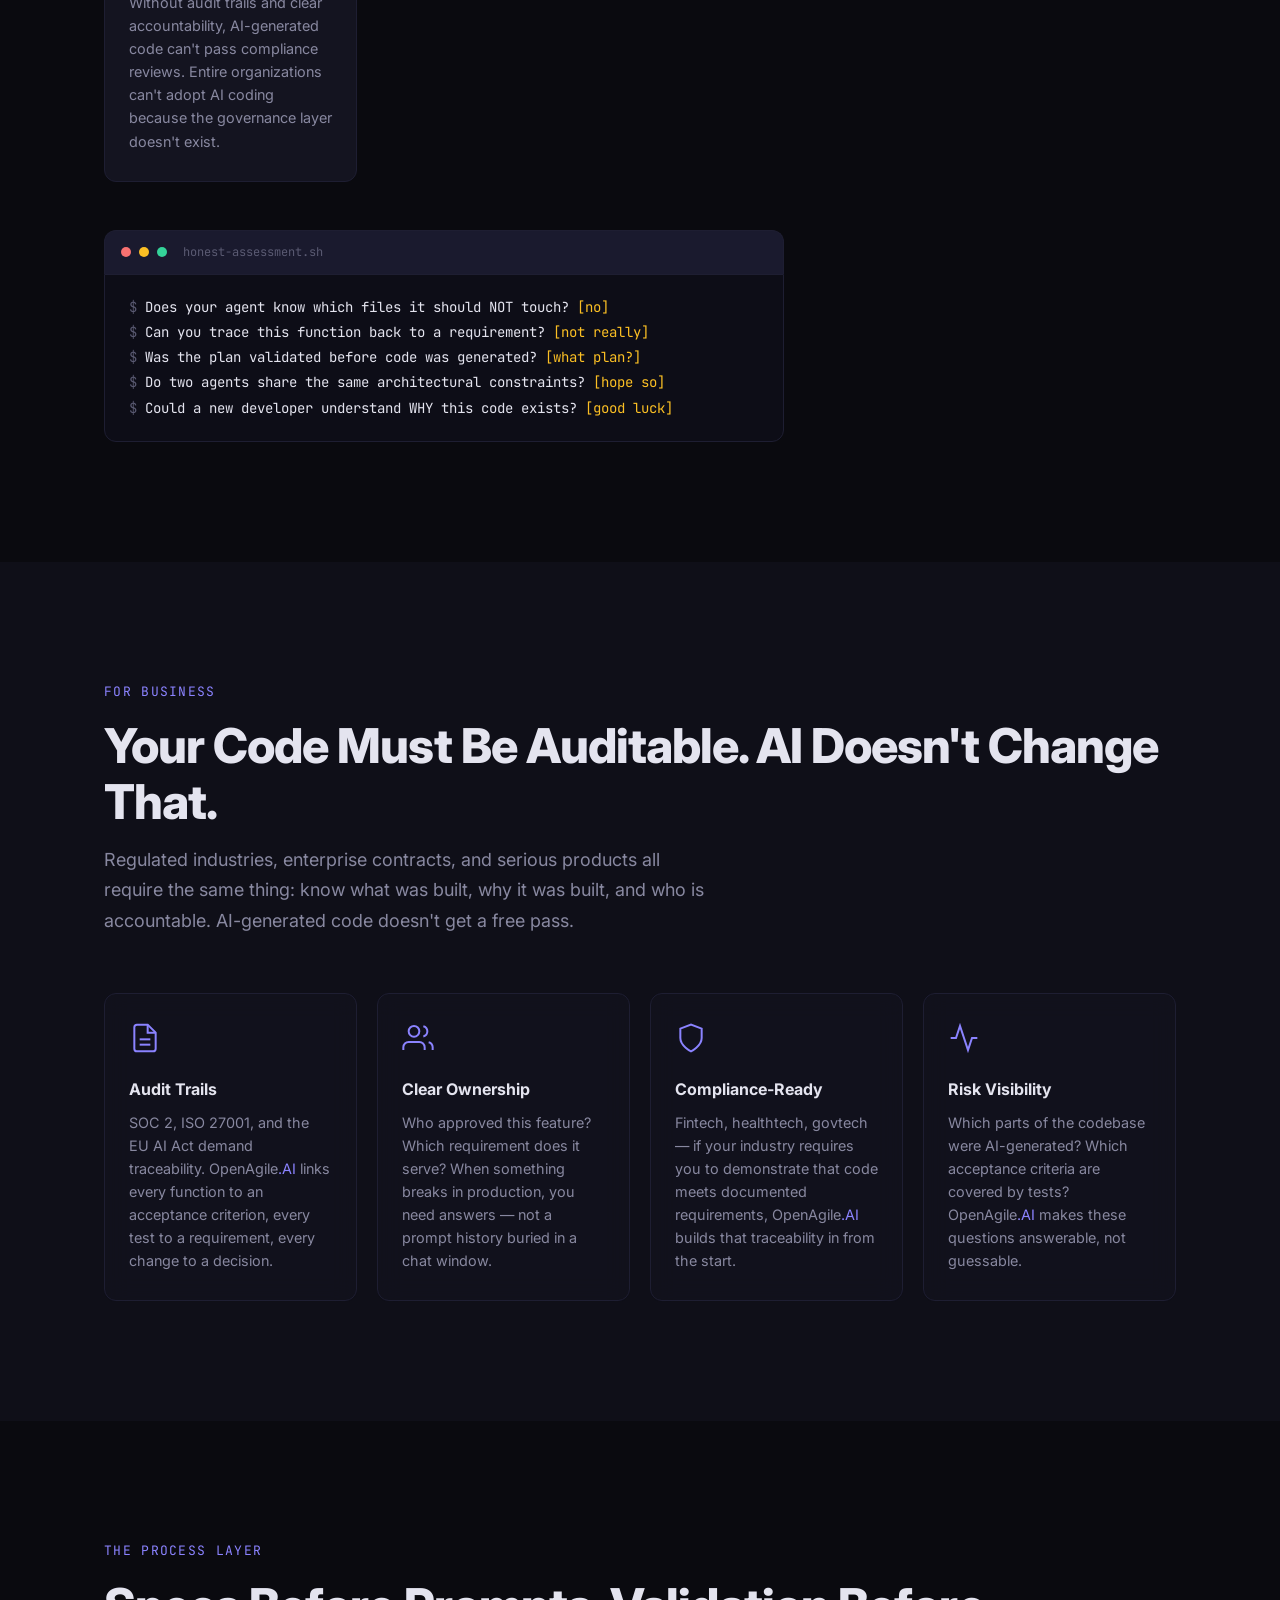
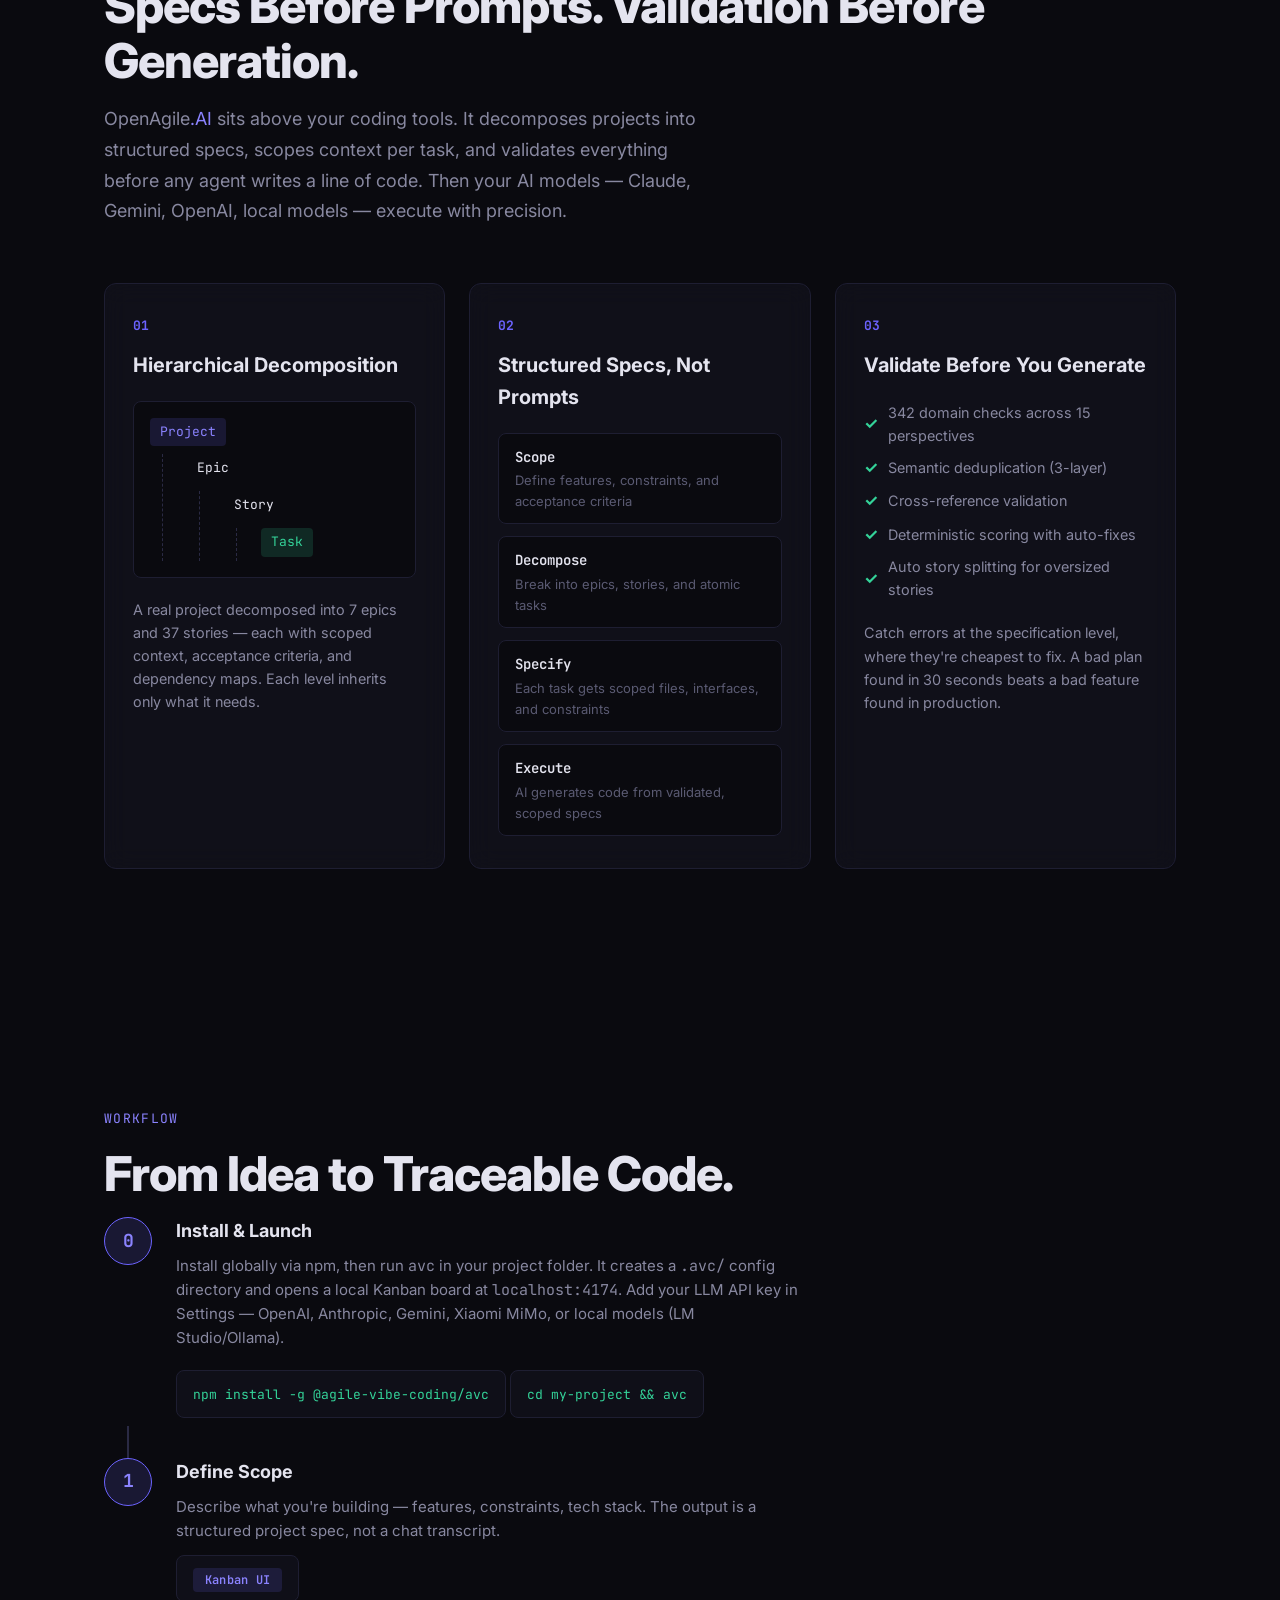
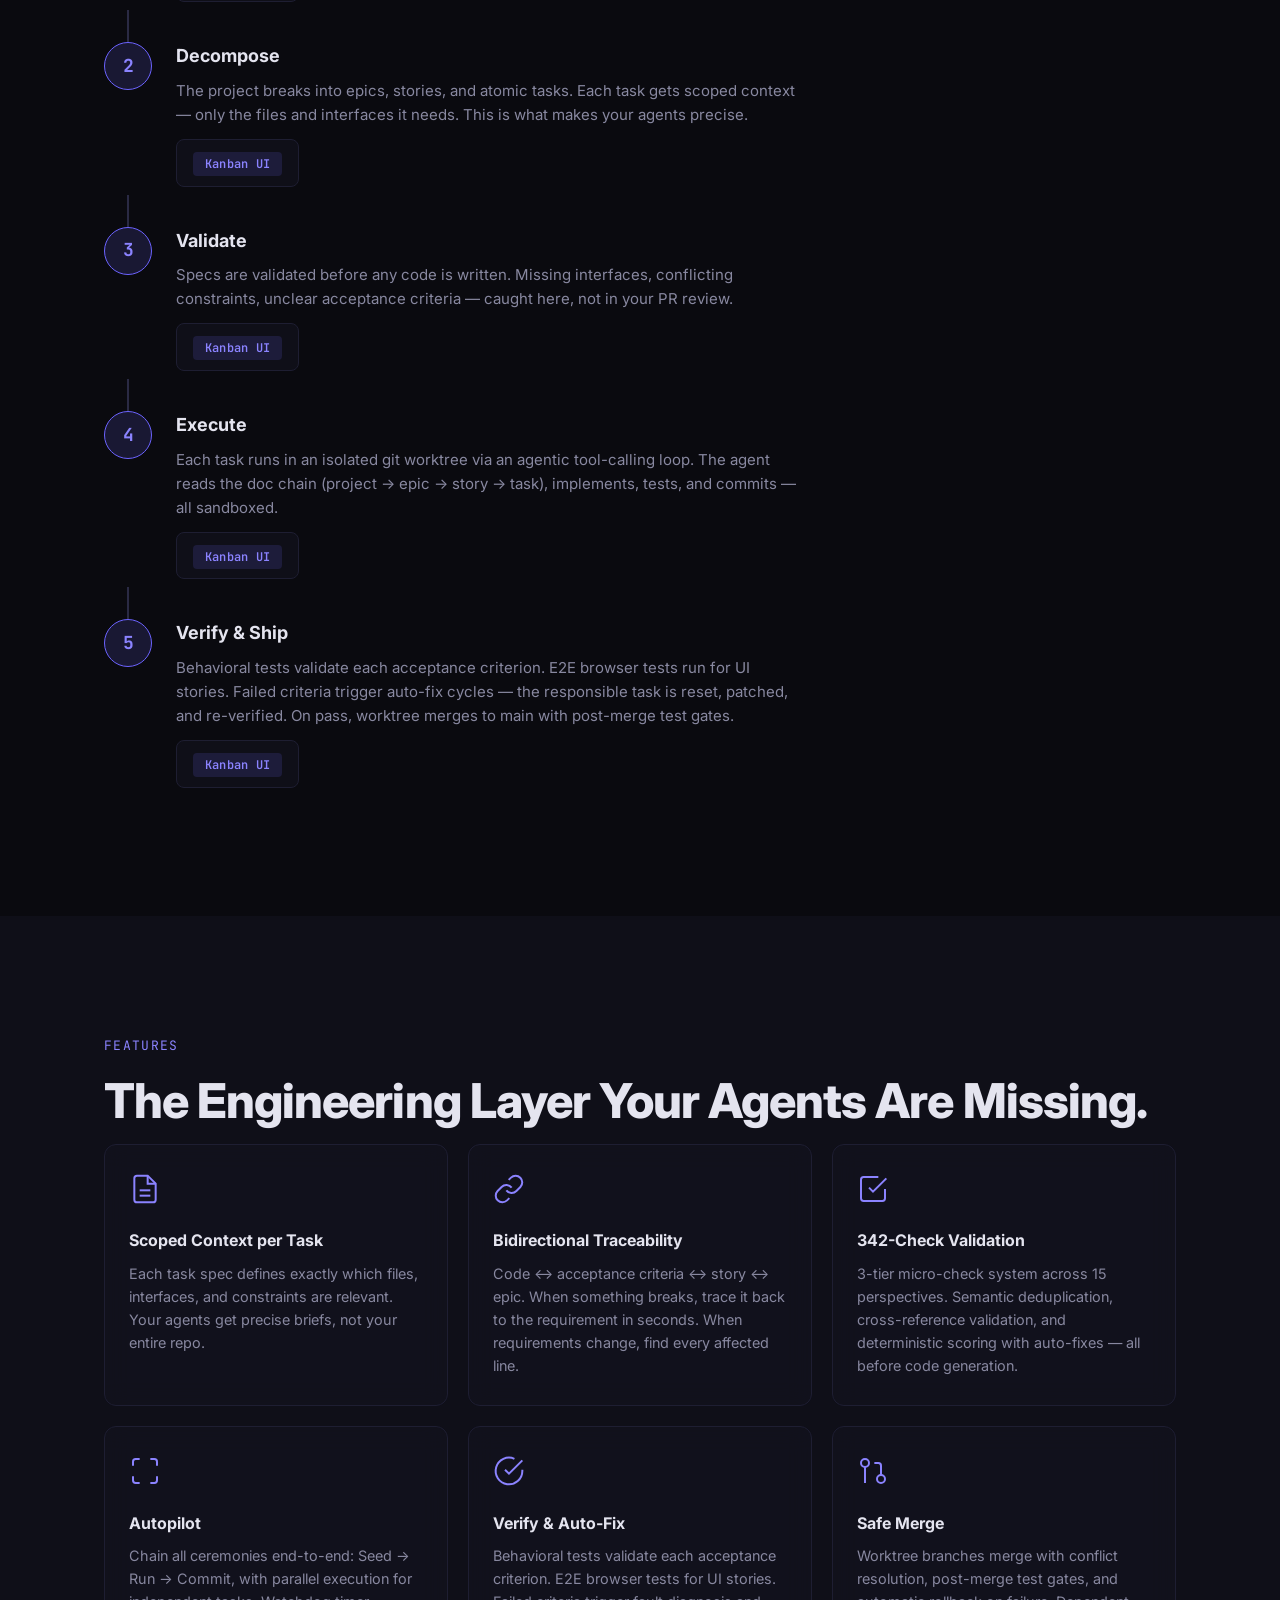
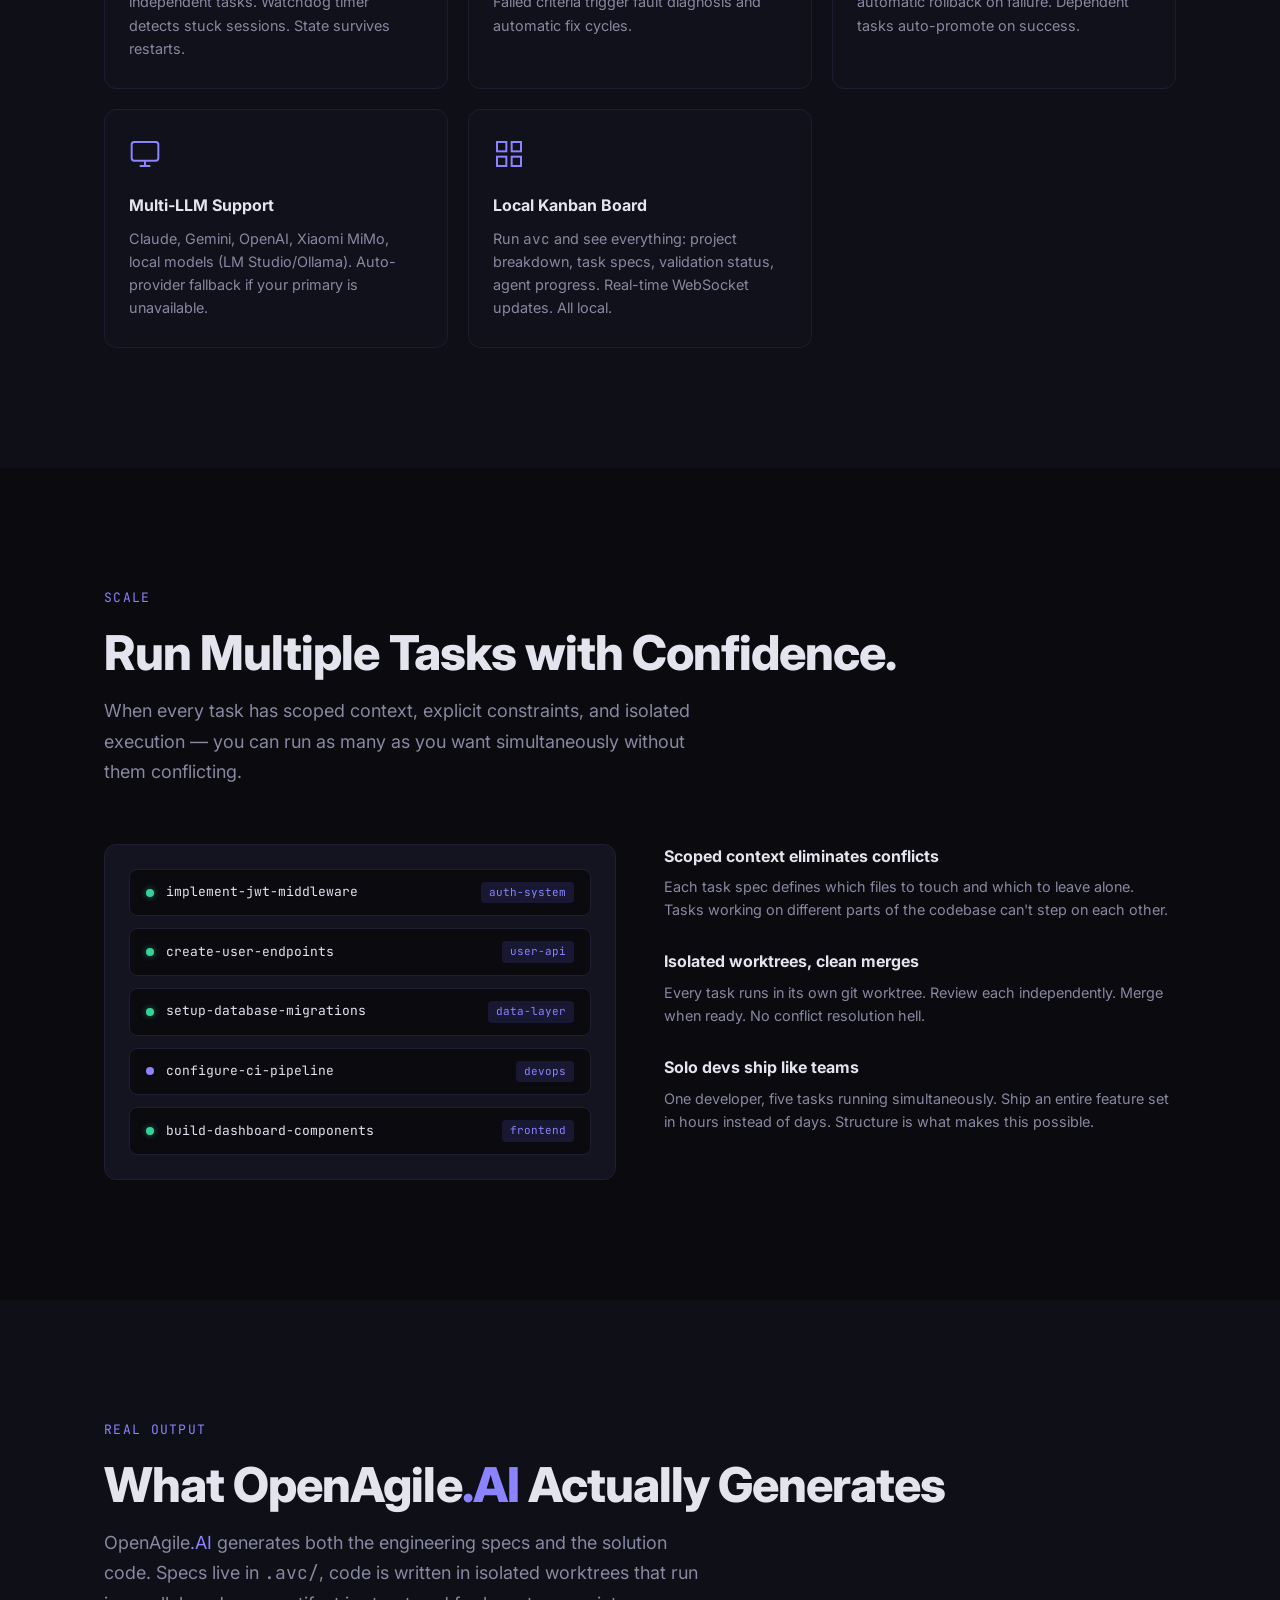
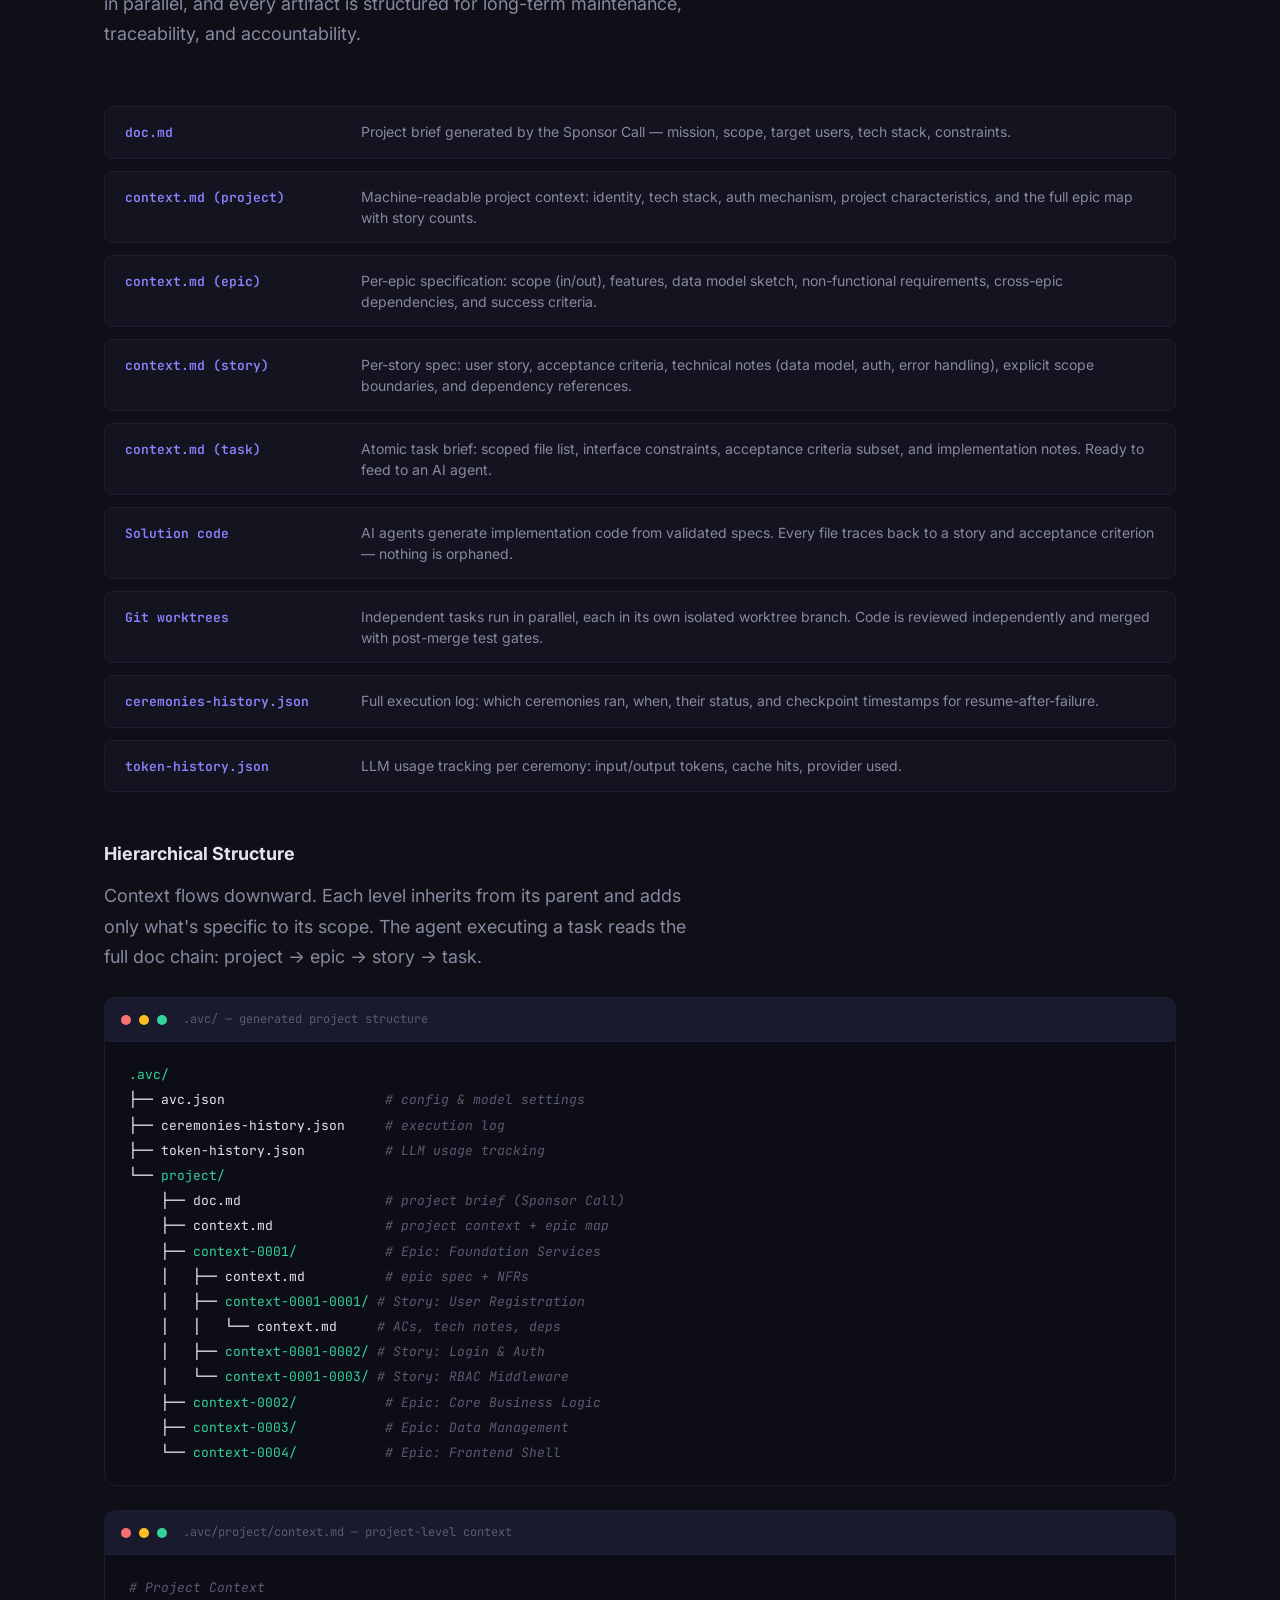
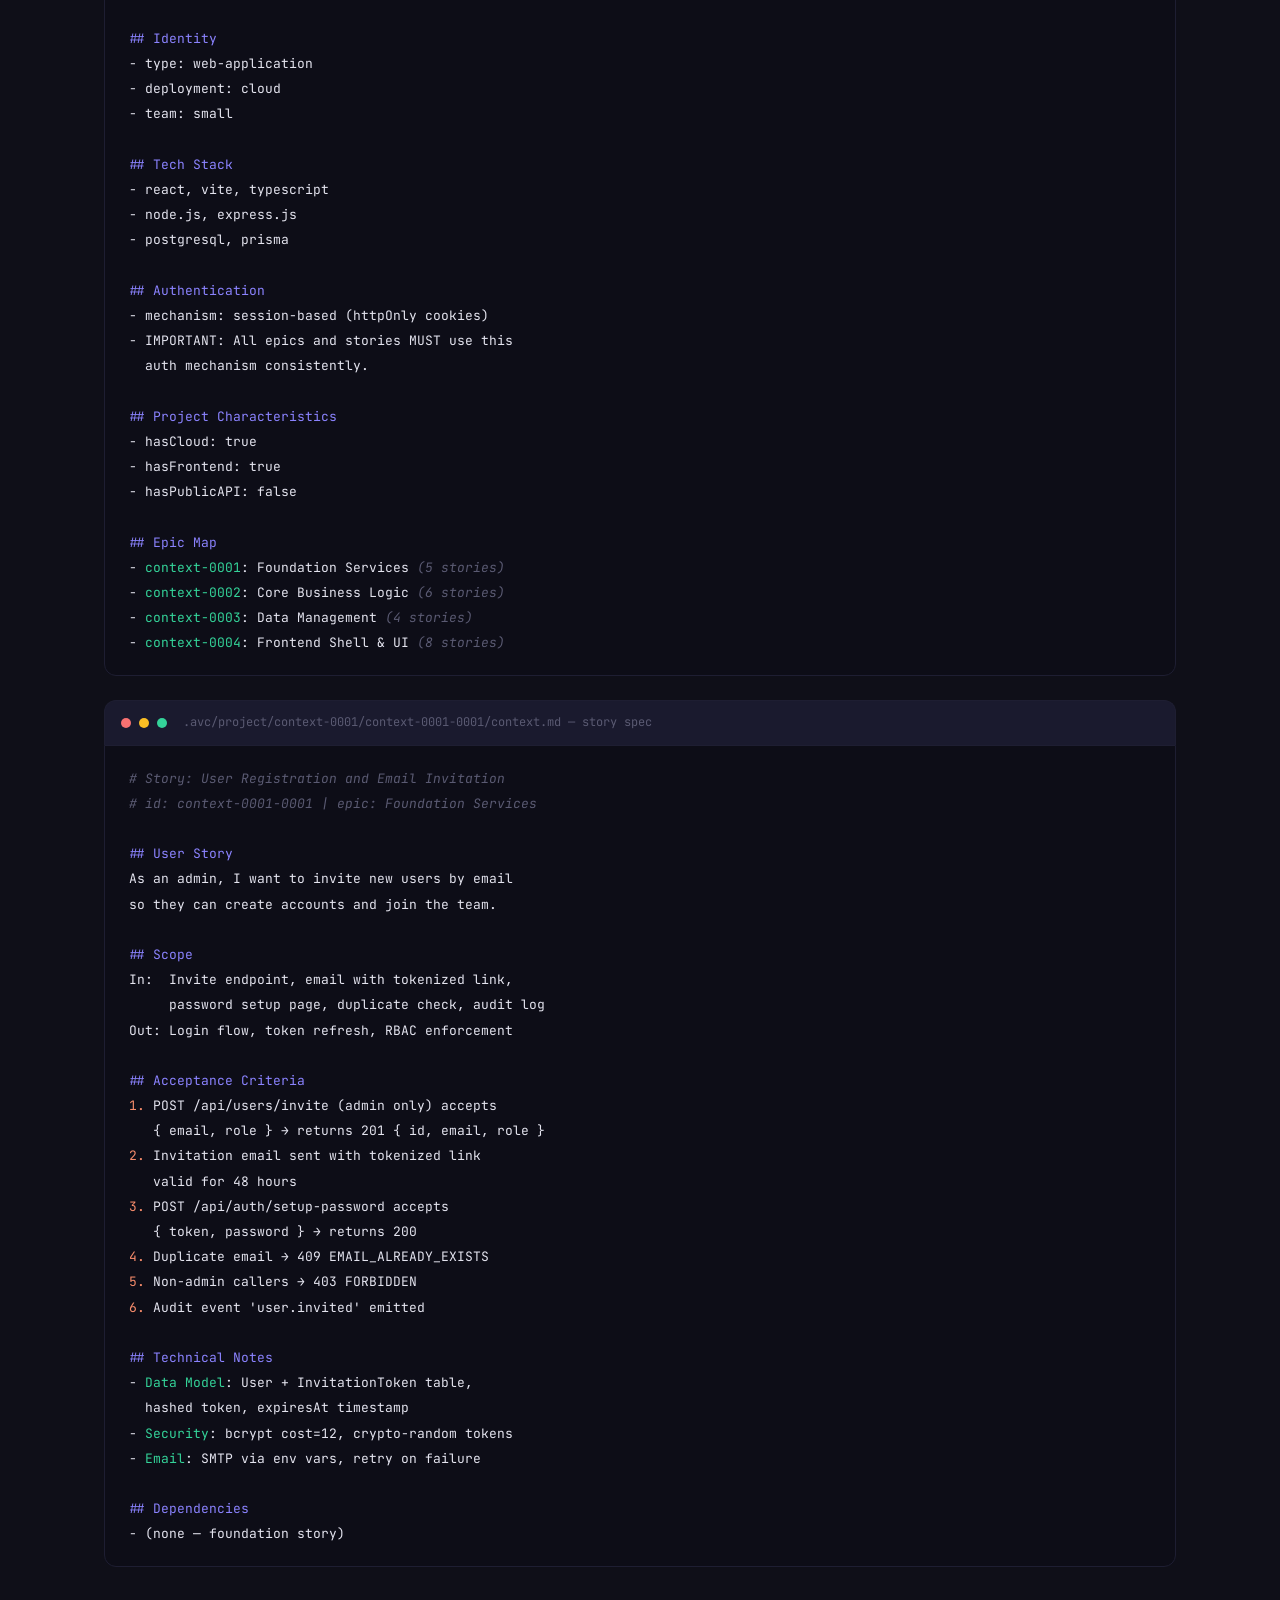
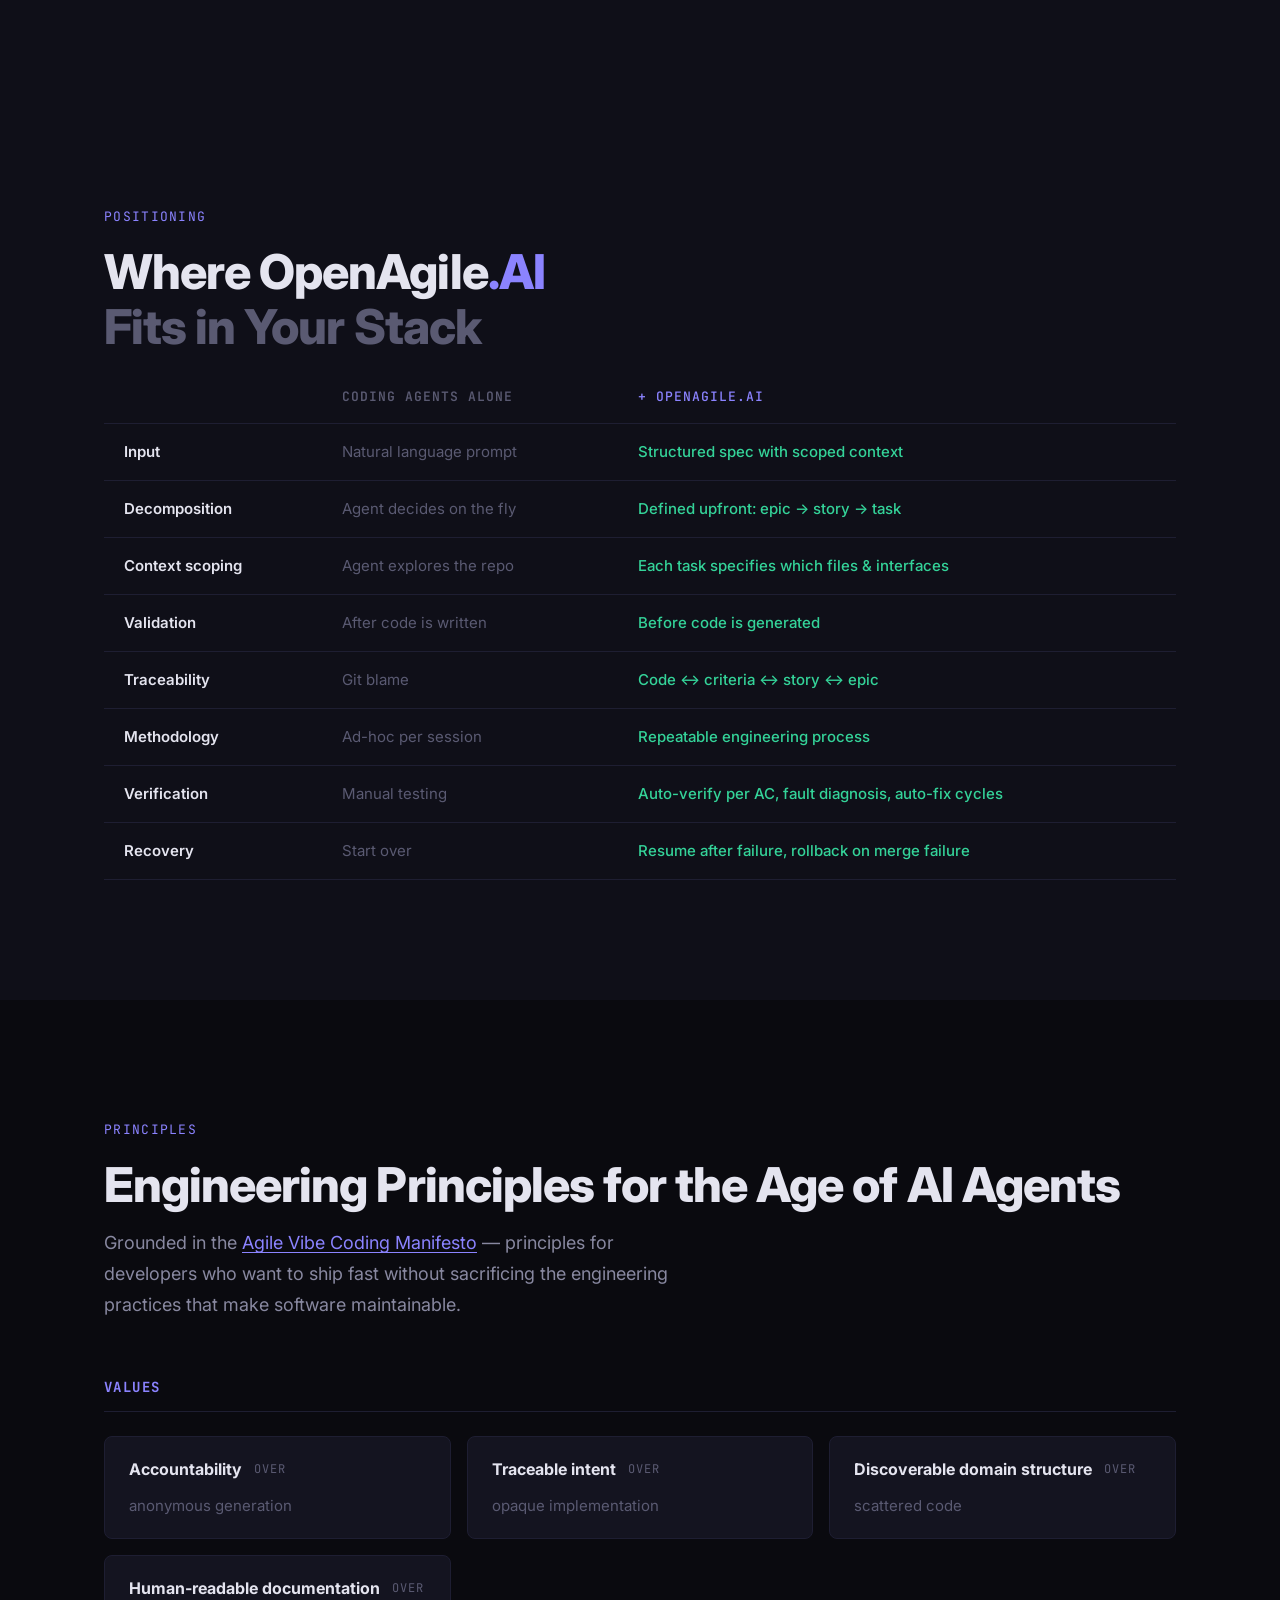
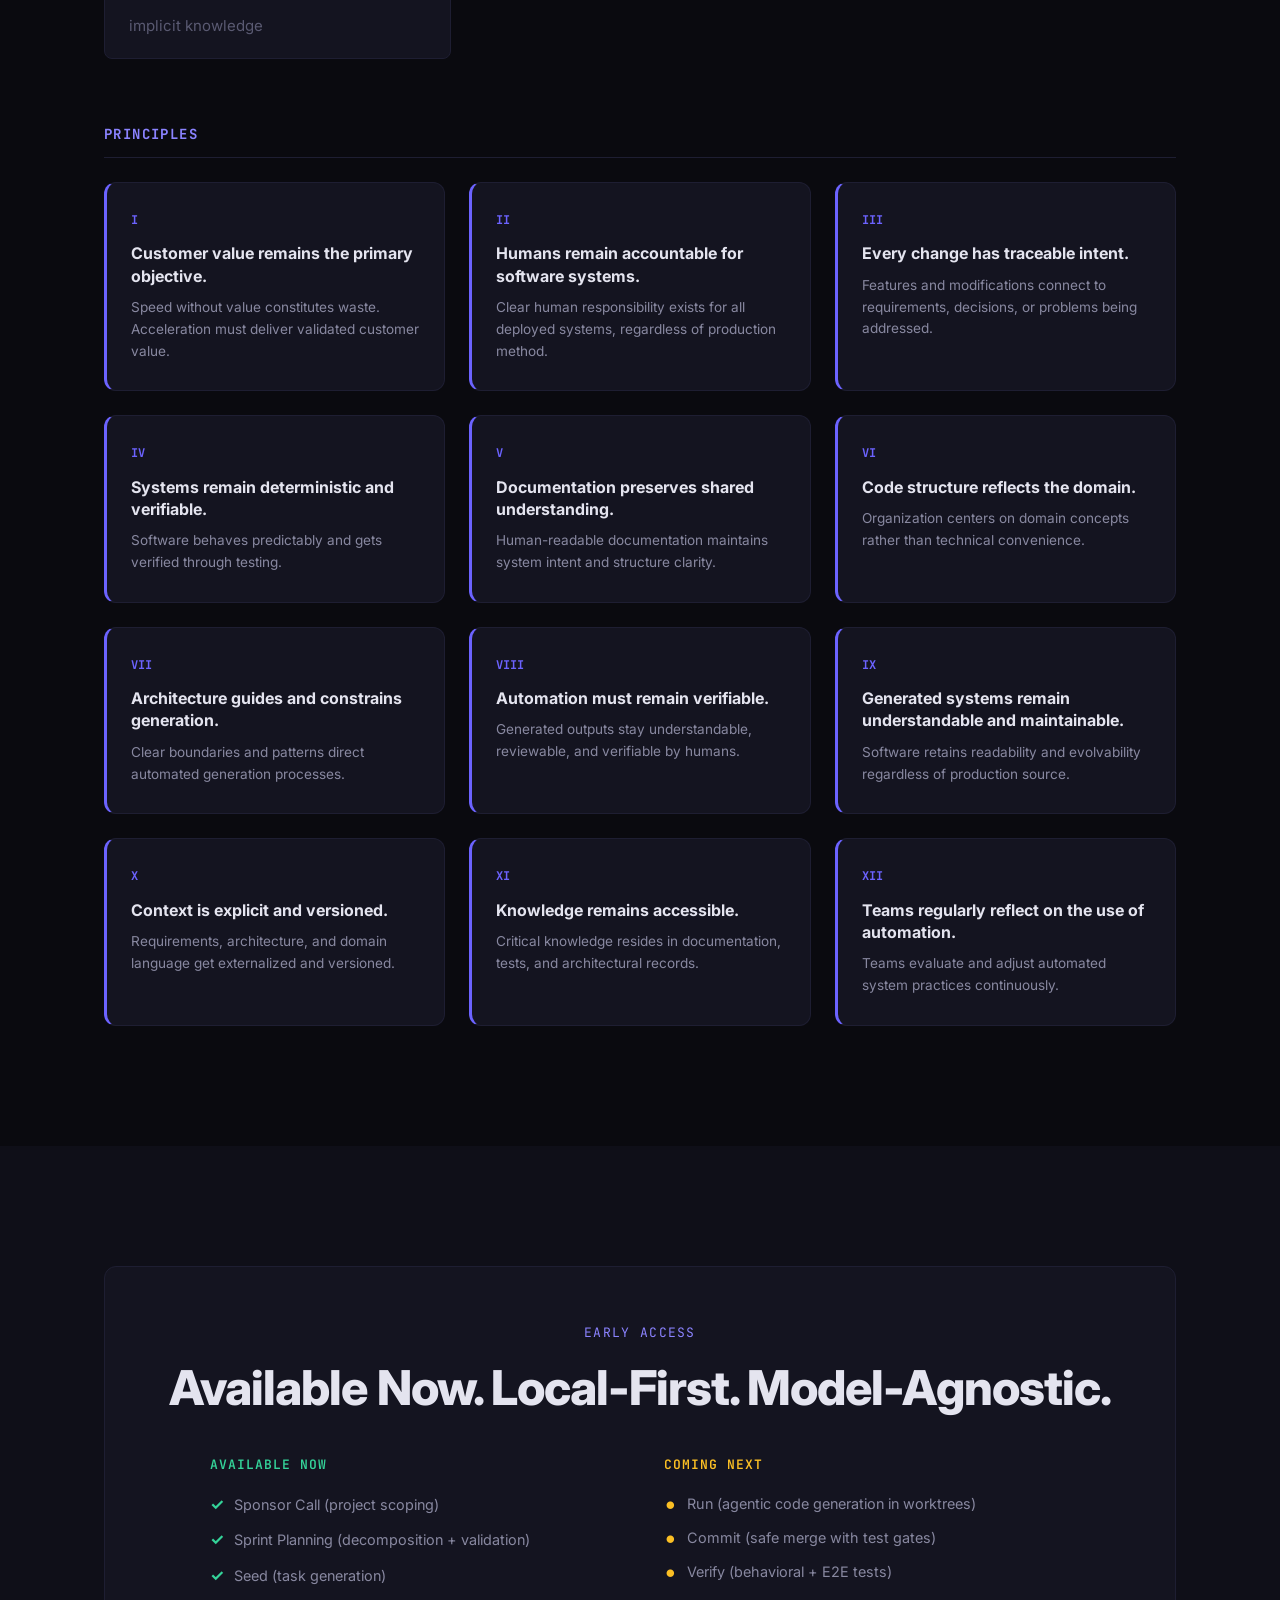
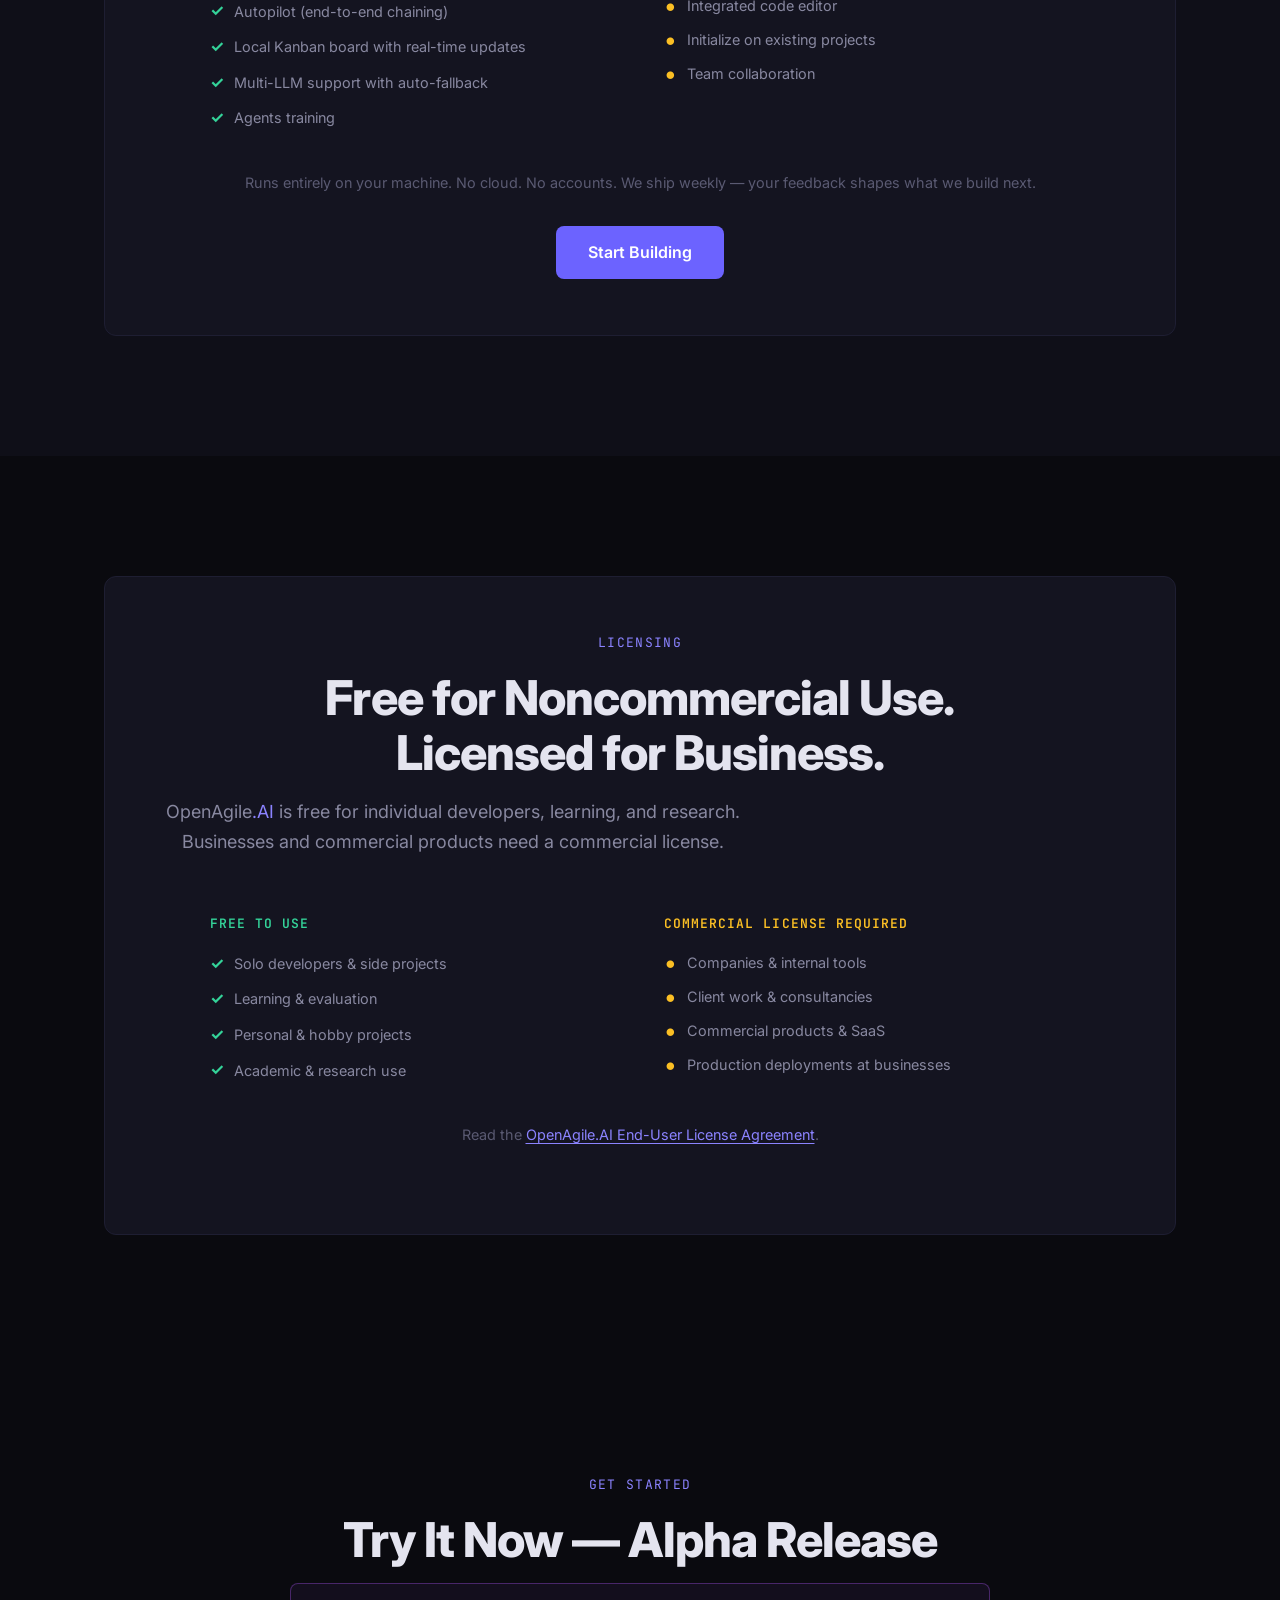
==== commit c618e6eb: "Add EULA page and replace PolyForm references with BWS Inc license Co-Authored-By: Claude Opus 4.7 (" ====
--- a/index.html
+++ b/index.html
@@ -827,7 +827,7 @@
           </div>
         </div>
         <p class="beta-note">
-          Read the full license terms at <a href="https://polyformproject.org/licenses/noncommercial/1.0.0/" class="inline-link">PolyForm Noncommercial 1.0.0</a>.
+          Read the <a href="/eula/" class="inline-link">OpenAgile.AI End-User License Agreement</a>.
         </p>
       </div>
     </div>
@@ -923,7 +923,7 @@
           OpenAgile<span class="logo-accent">.AI</span>
         </div>
         <div class="footer-copy">
-          &copy; 2026 OpenAgile<span class="logo-accent">.AI</span>. Licensed under <a href="https://polyformproject.org/licenses/noncommercial/1.0.0/" class="inline-link">PolyForm Noncommercial 1.0.0</a>.
+          &copy; 2026 BWS Inc. Use subject to the <a href="/eula/" class="inline-link">End-User License Agreement</a>.
         </div>
       </div>
     </div>
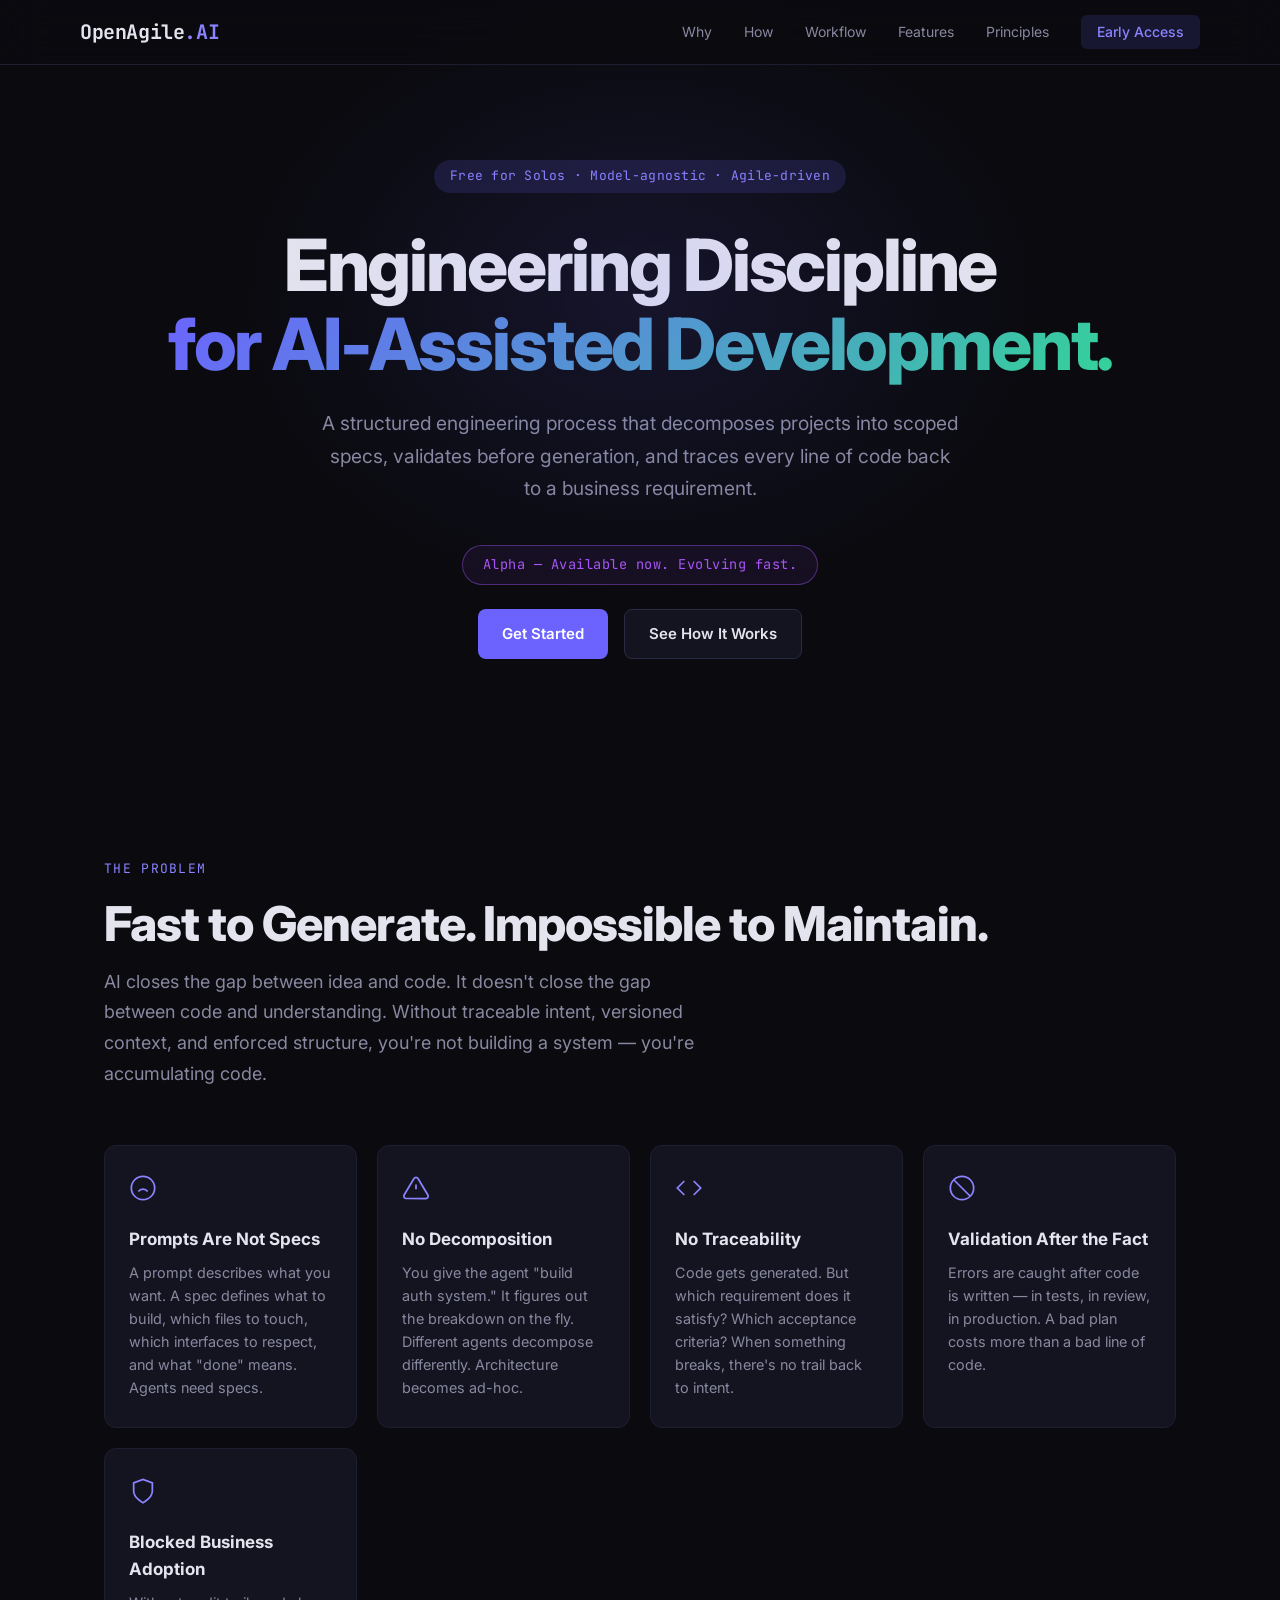
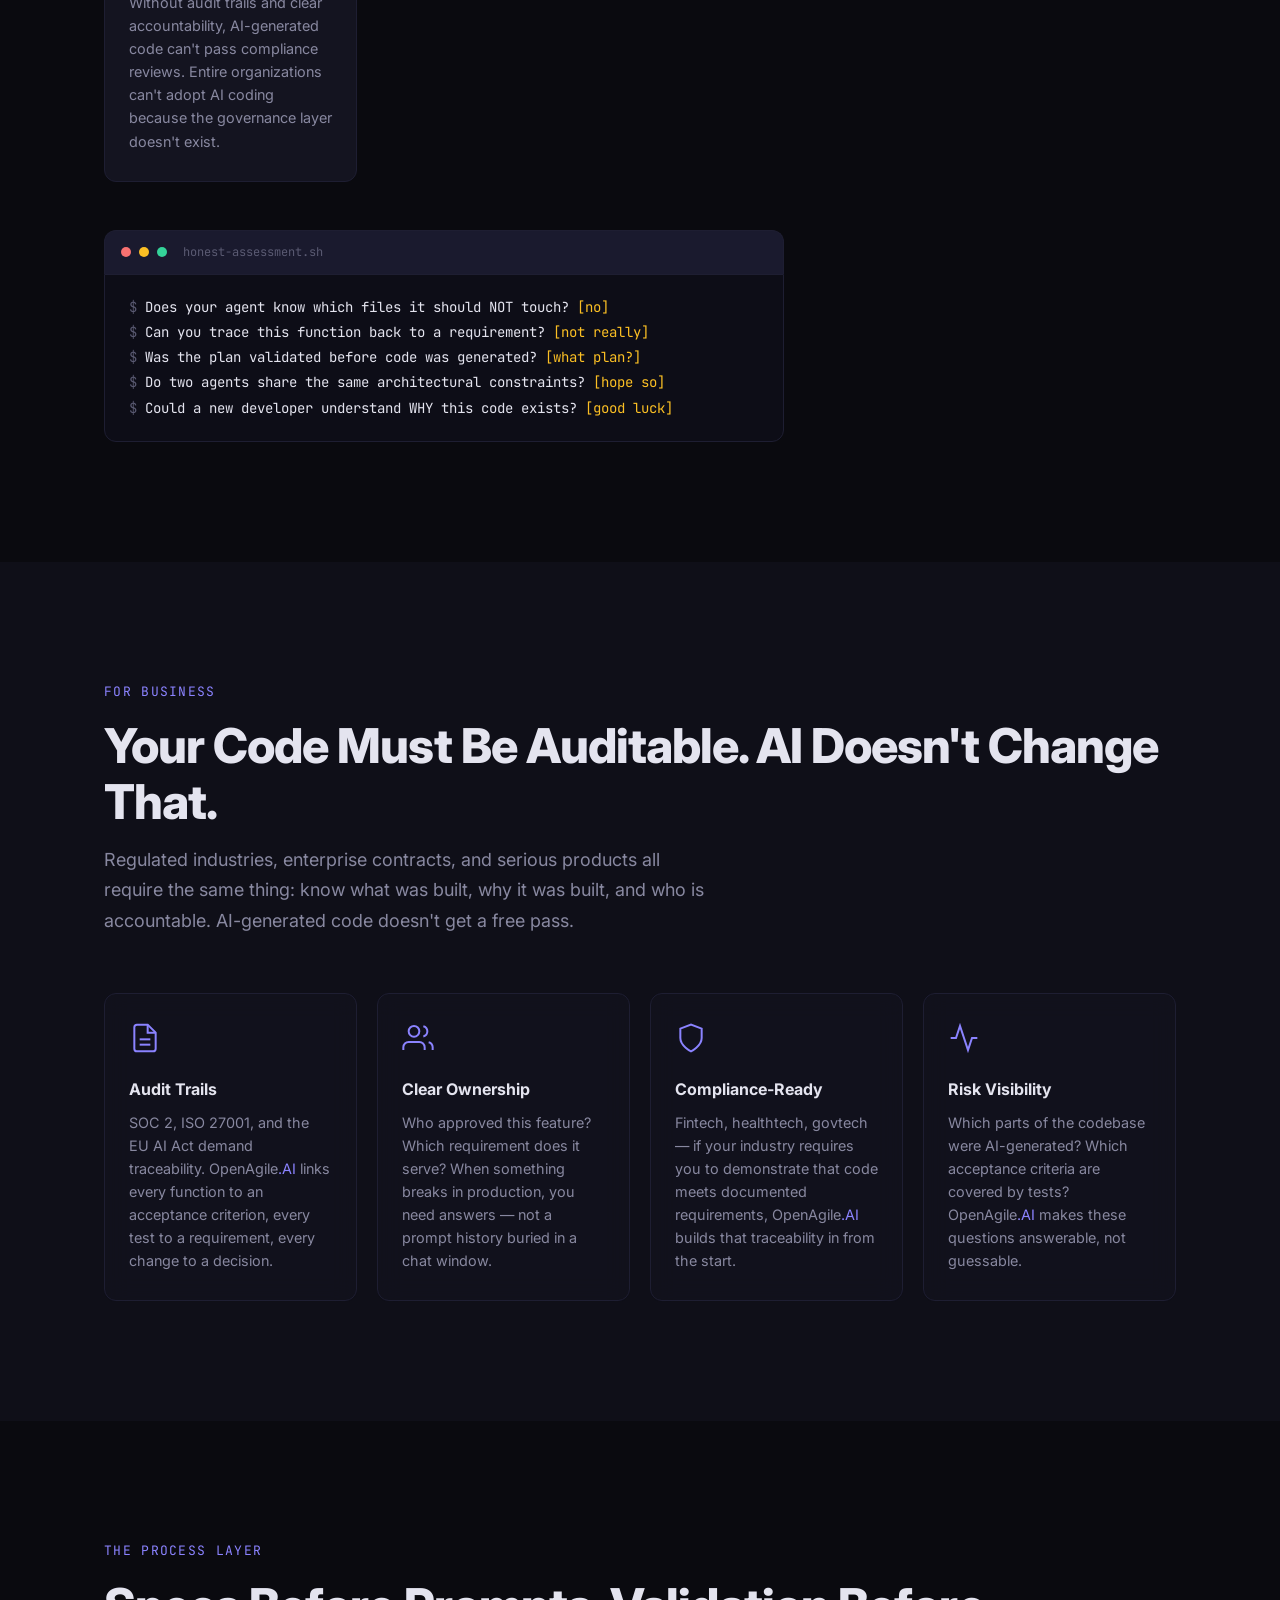
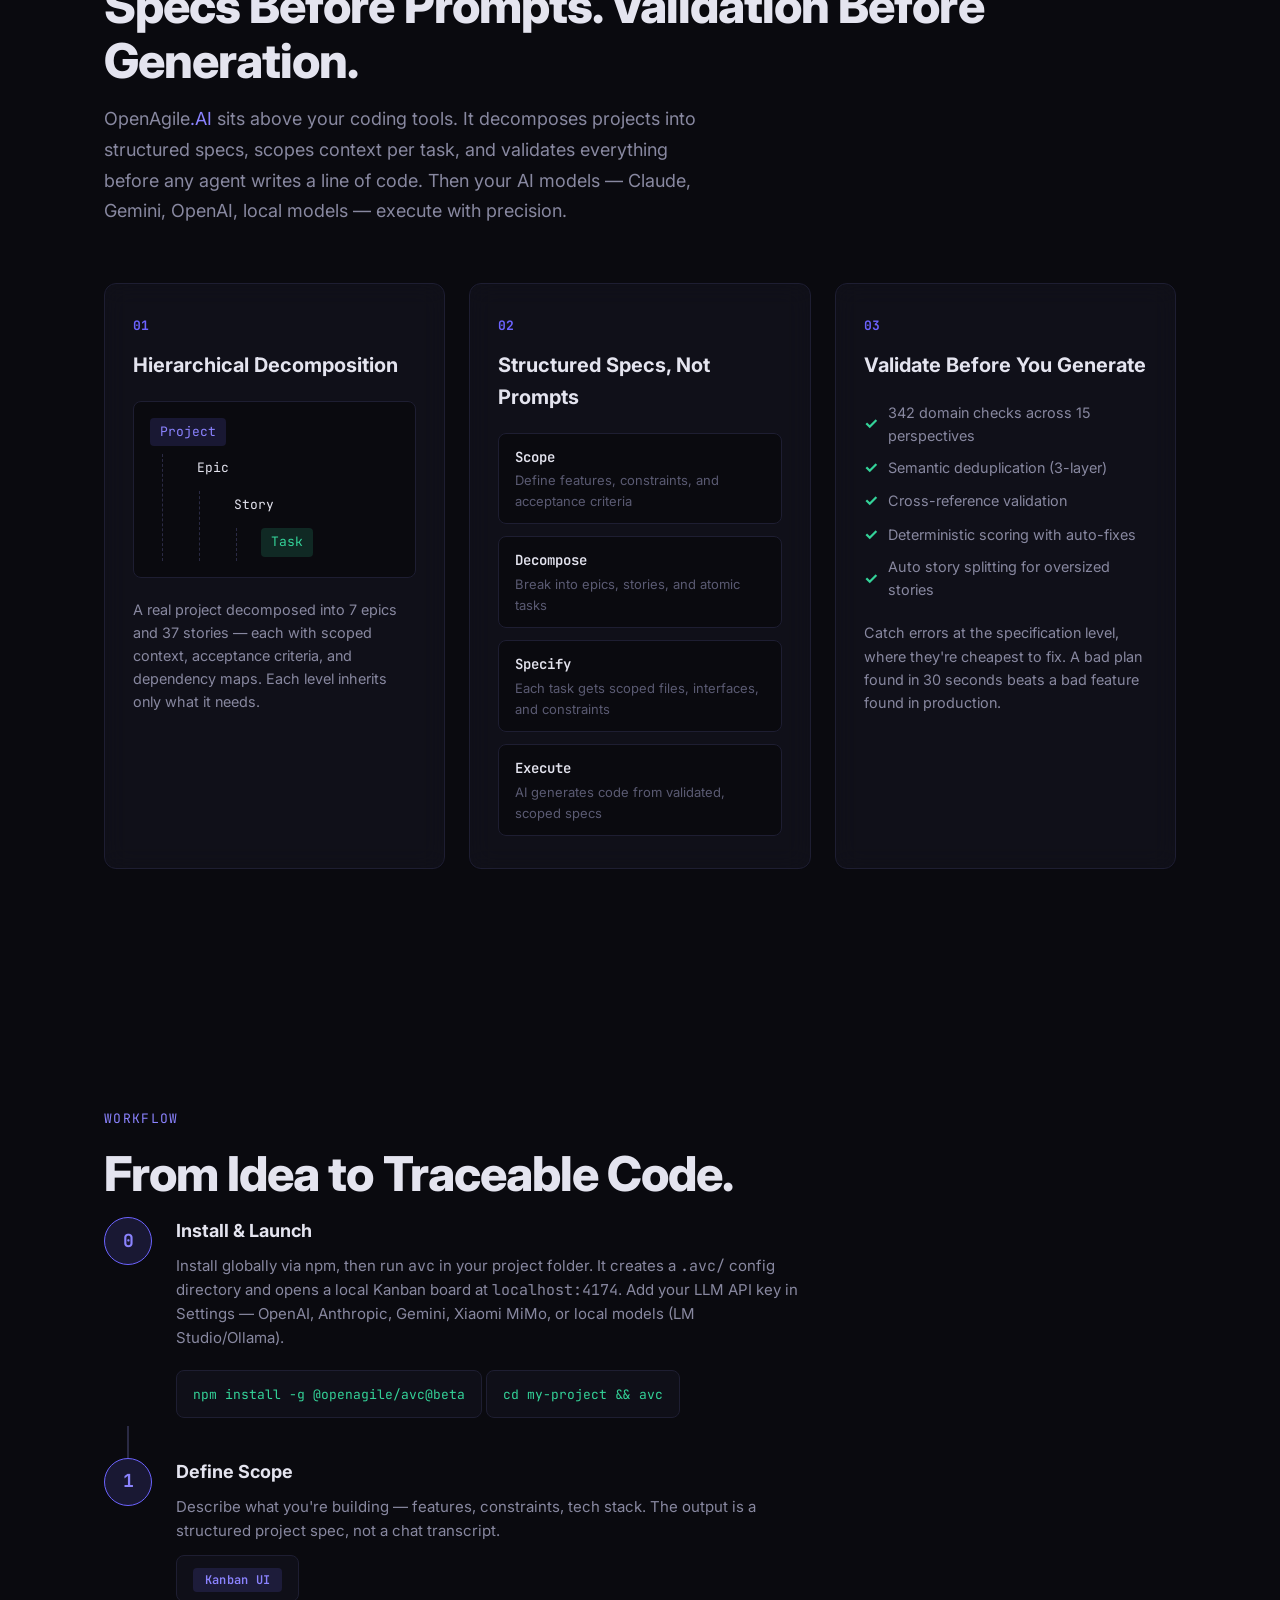
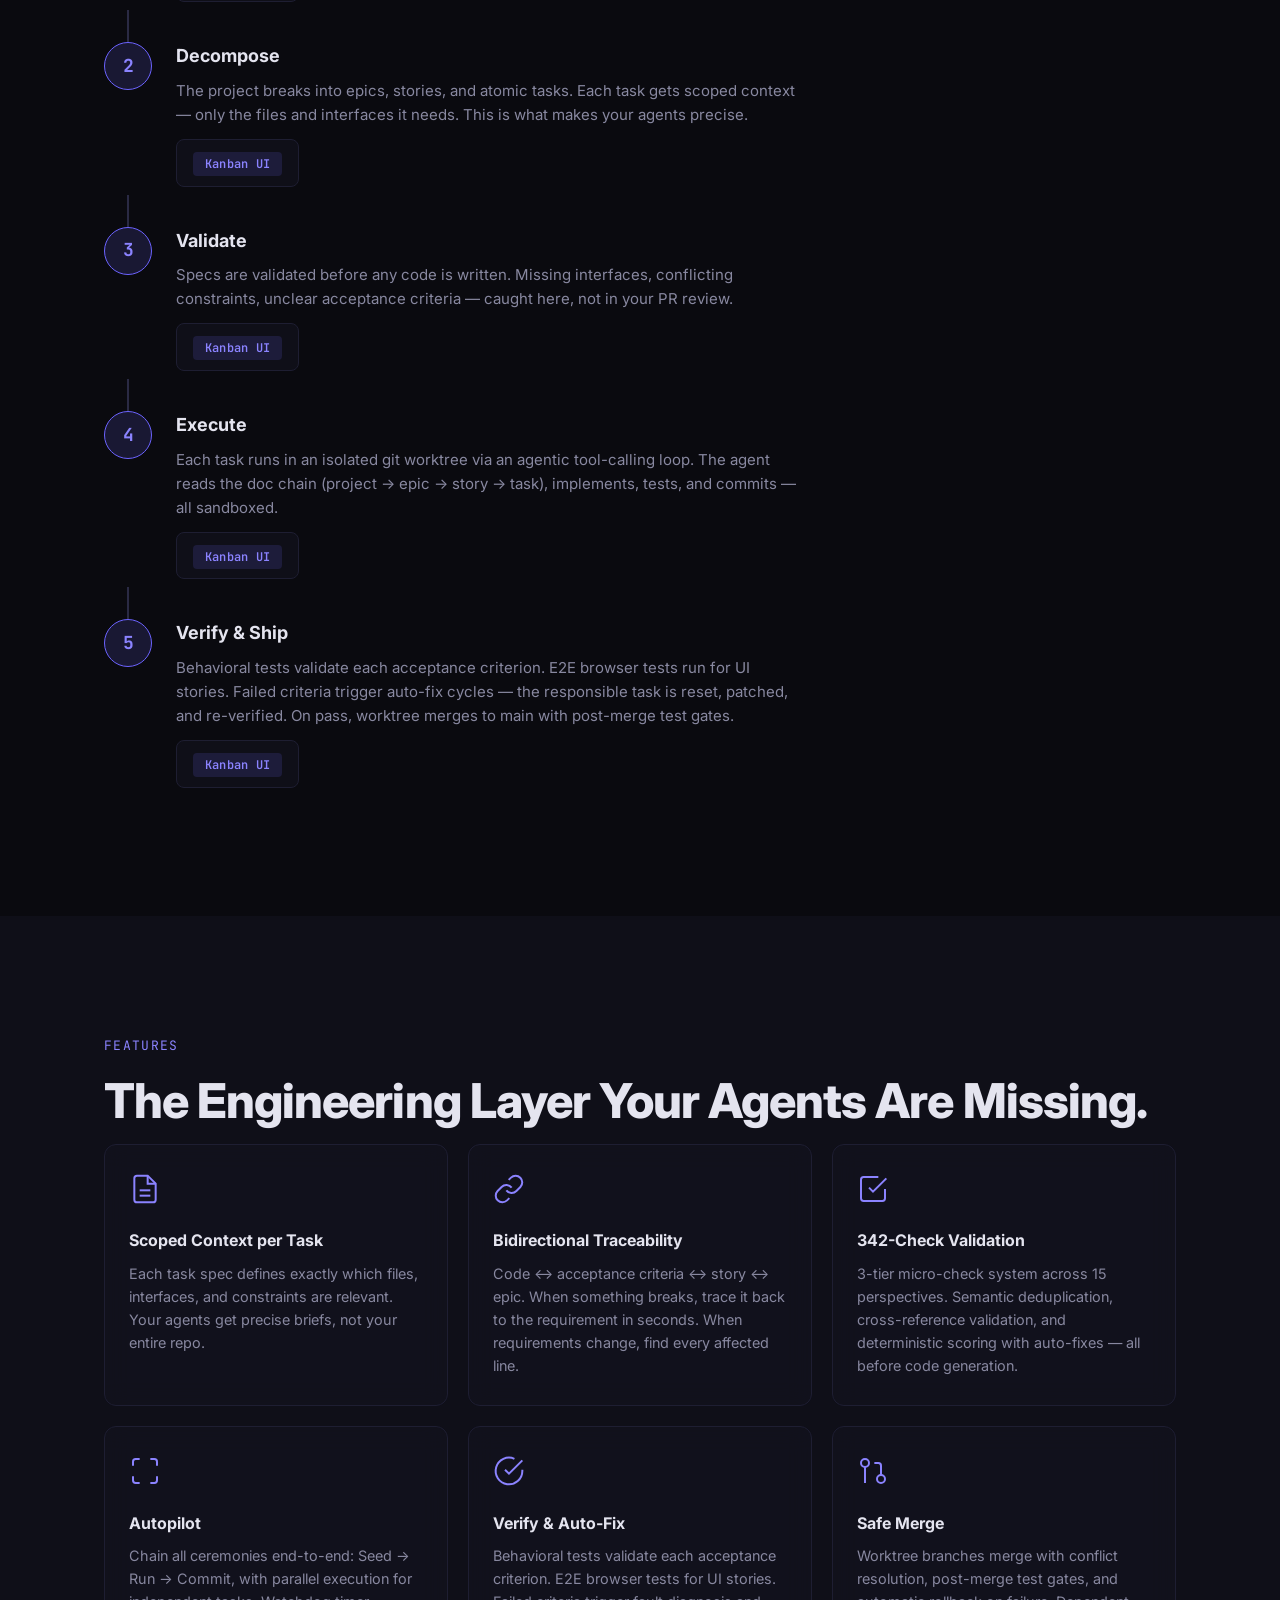
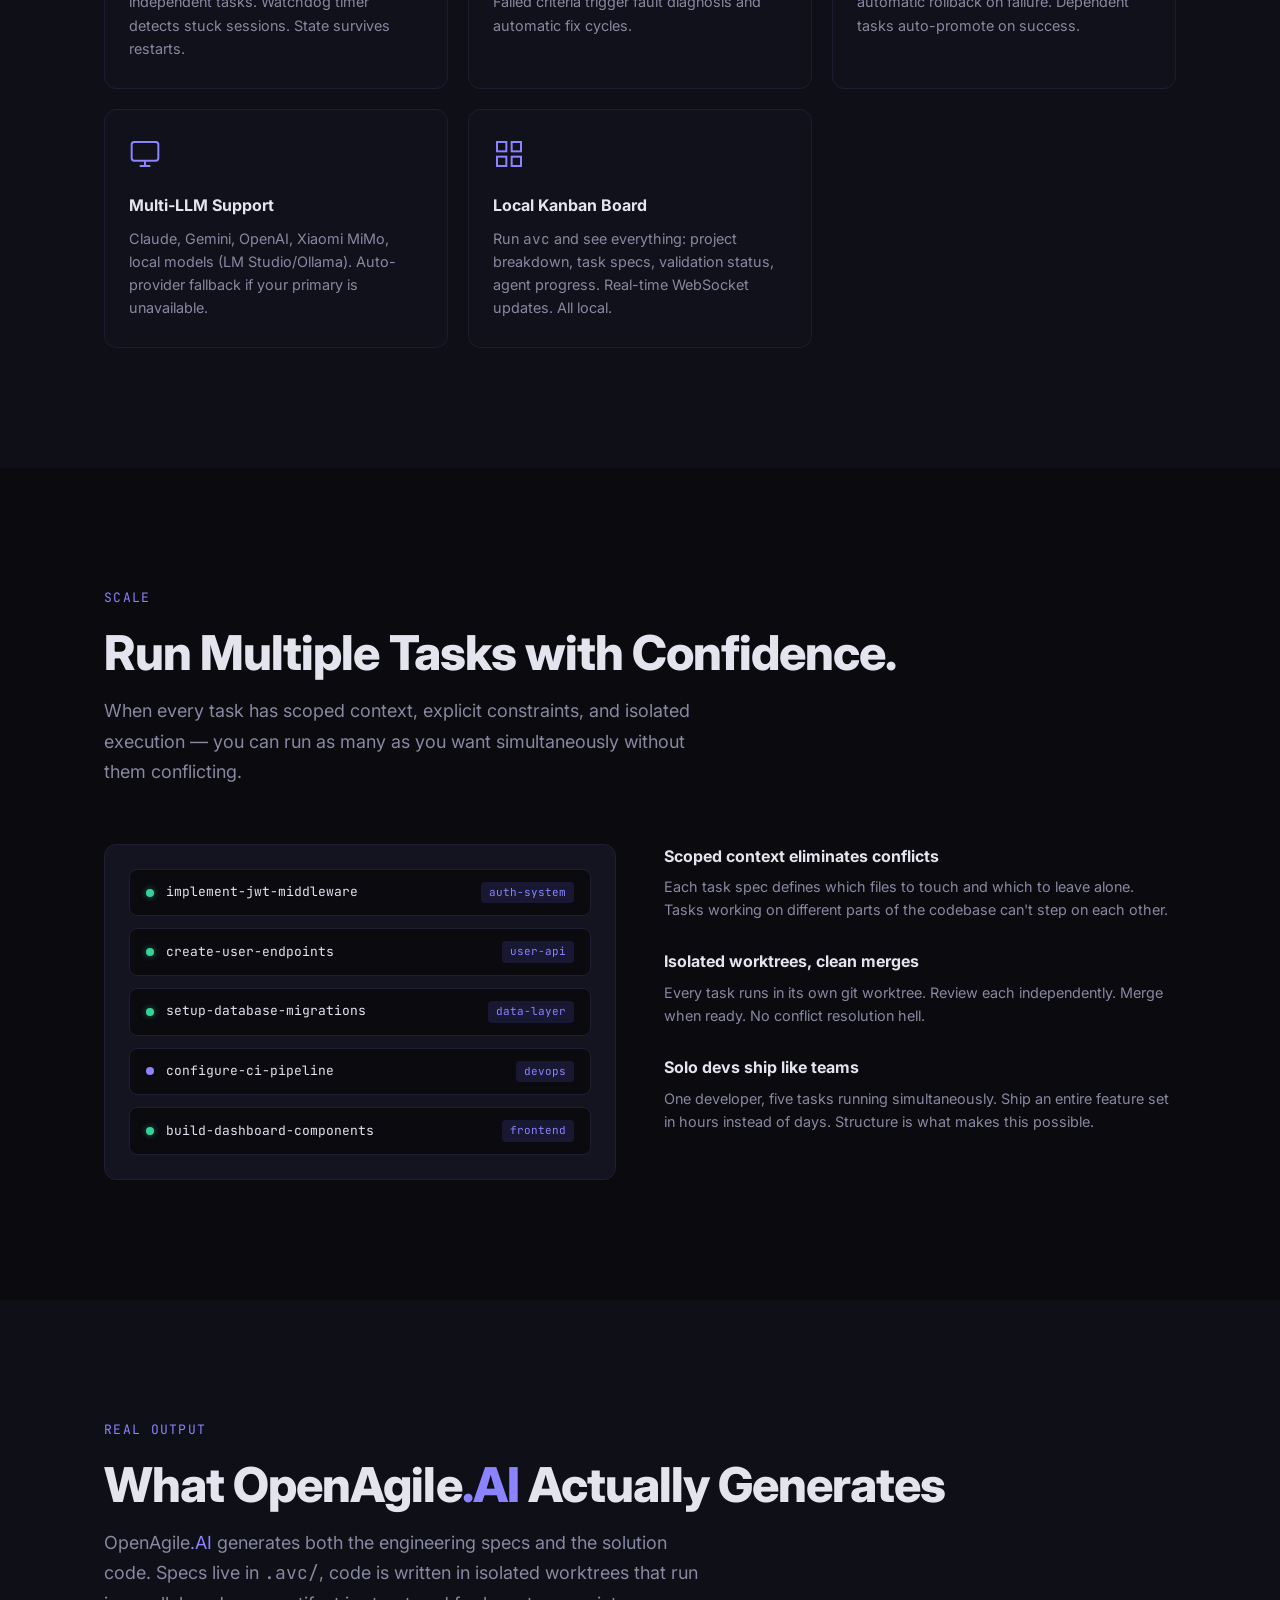
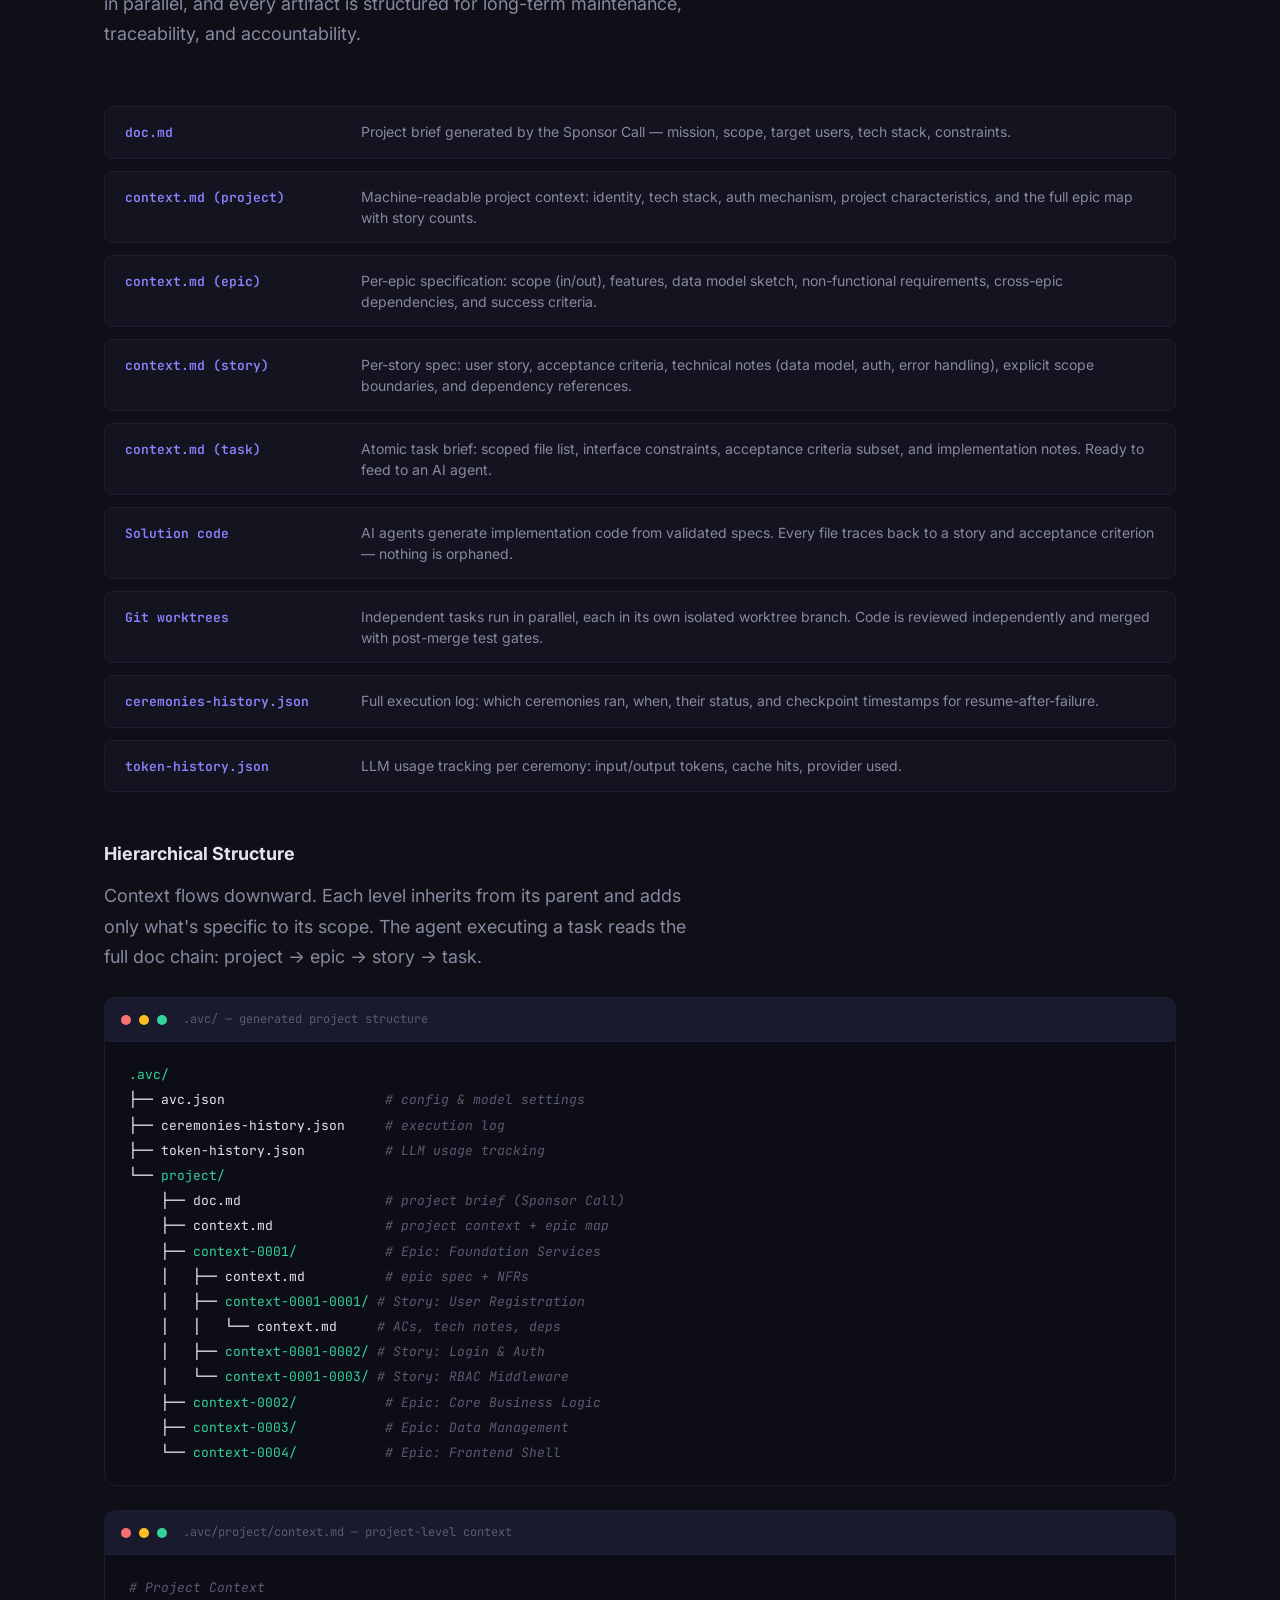
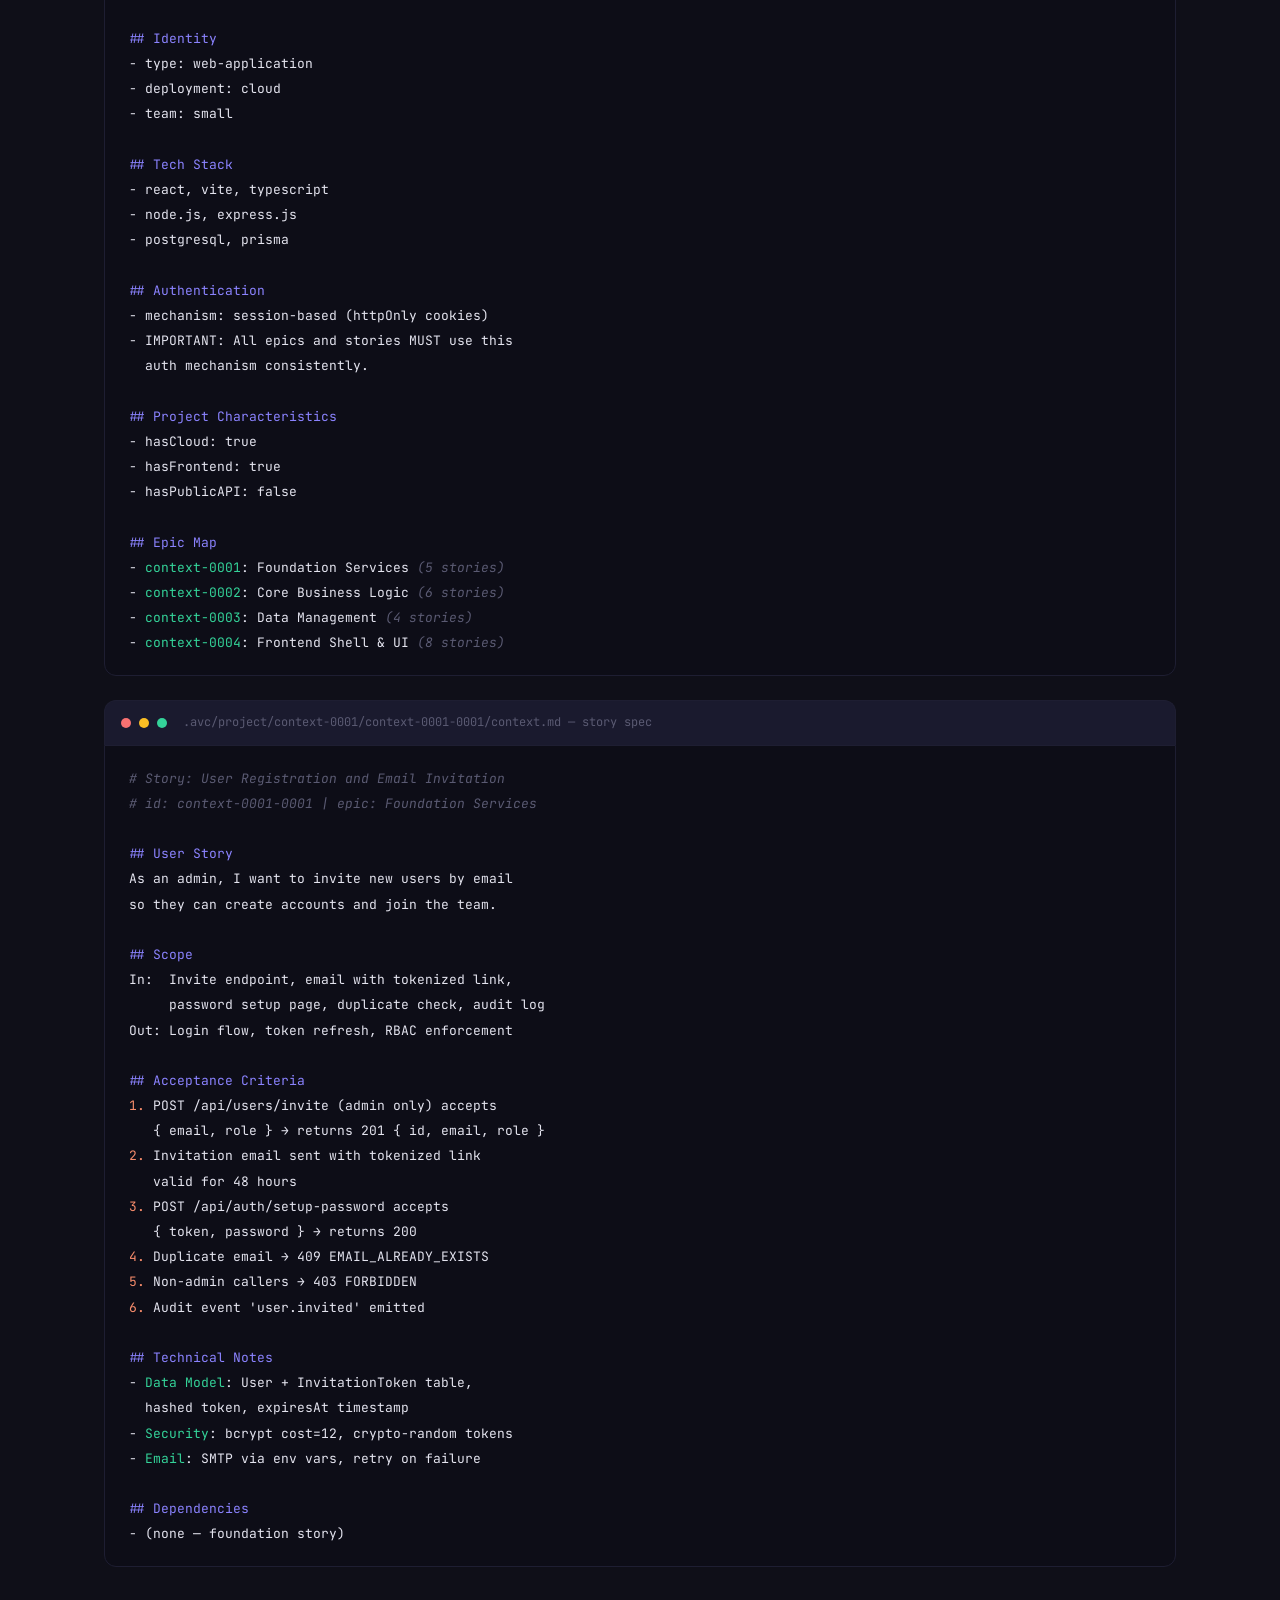
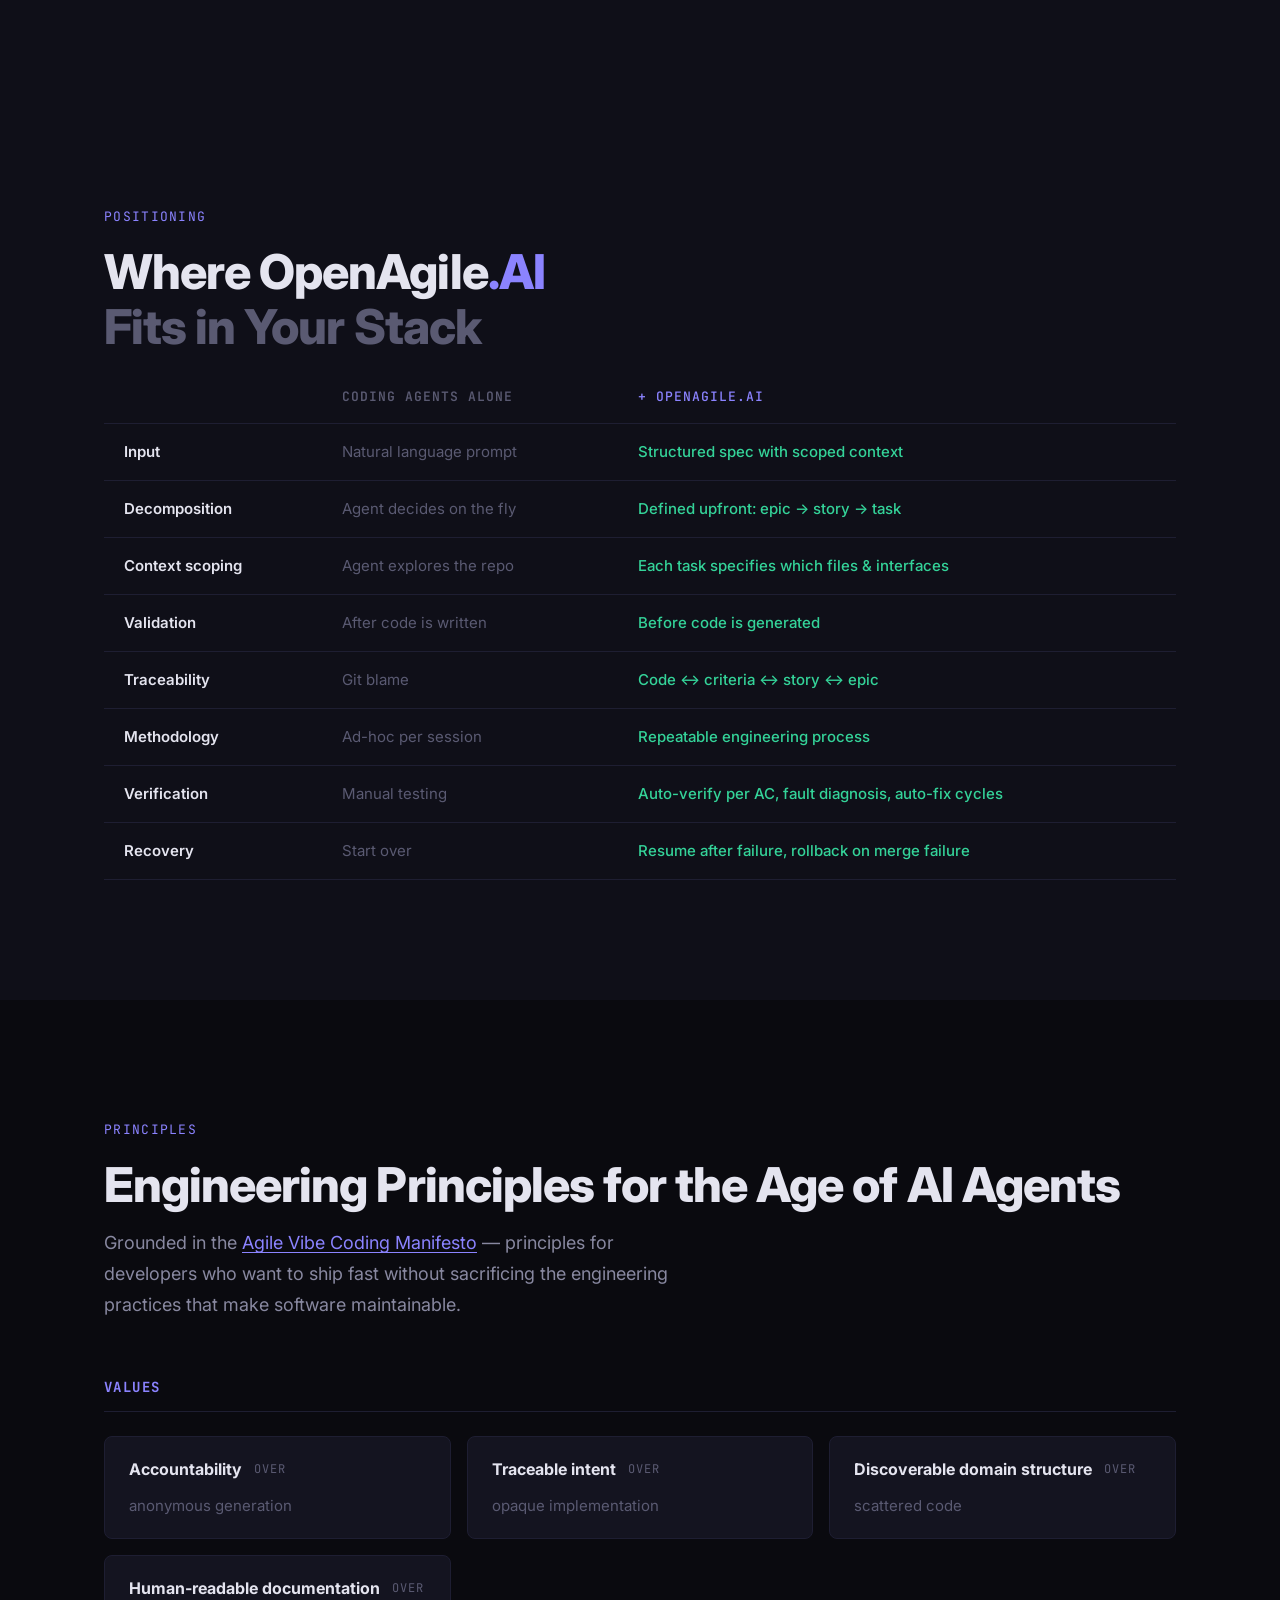
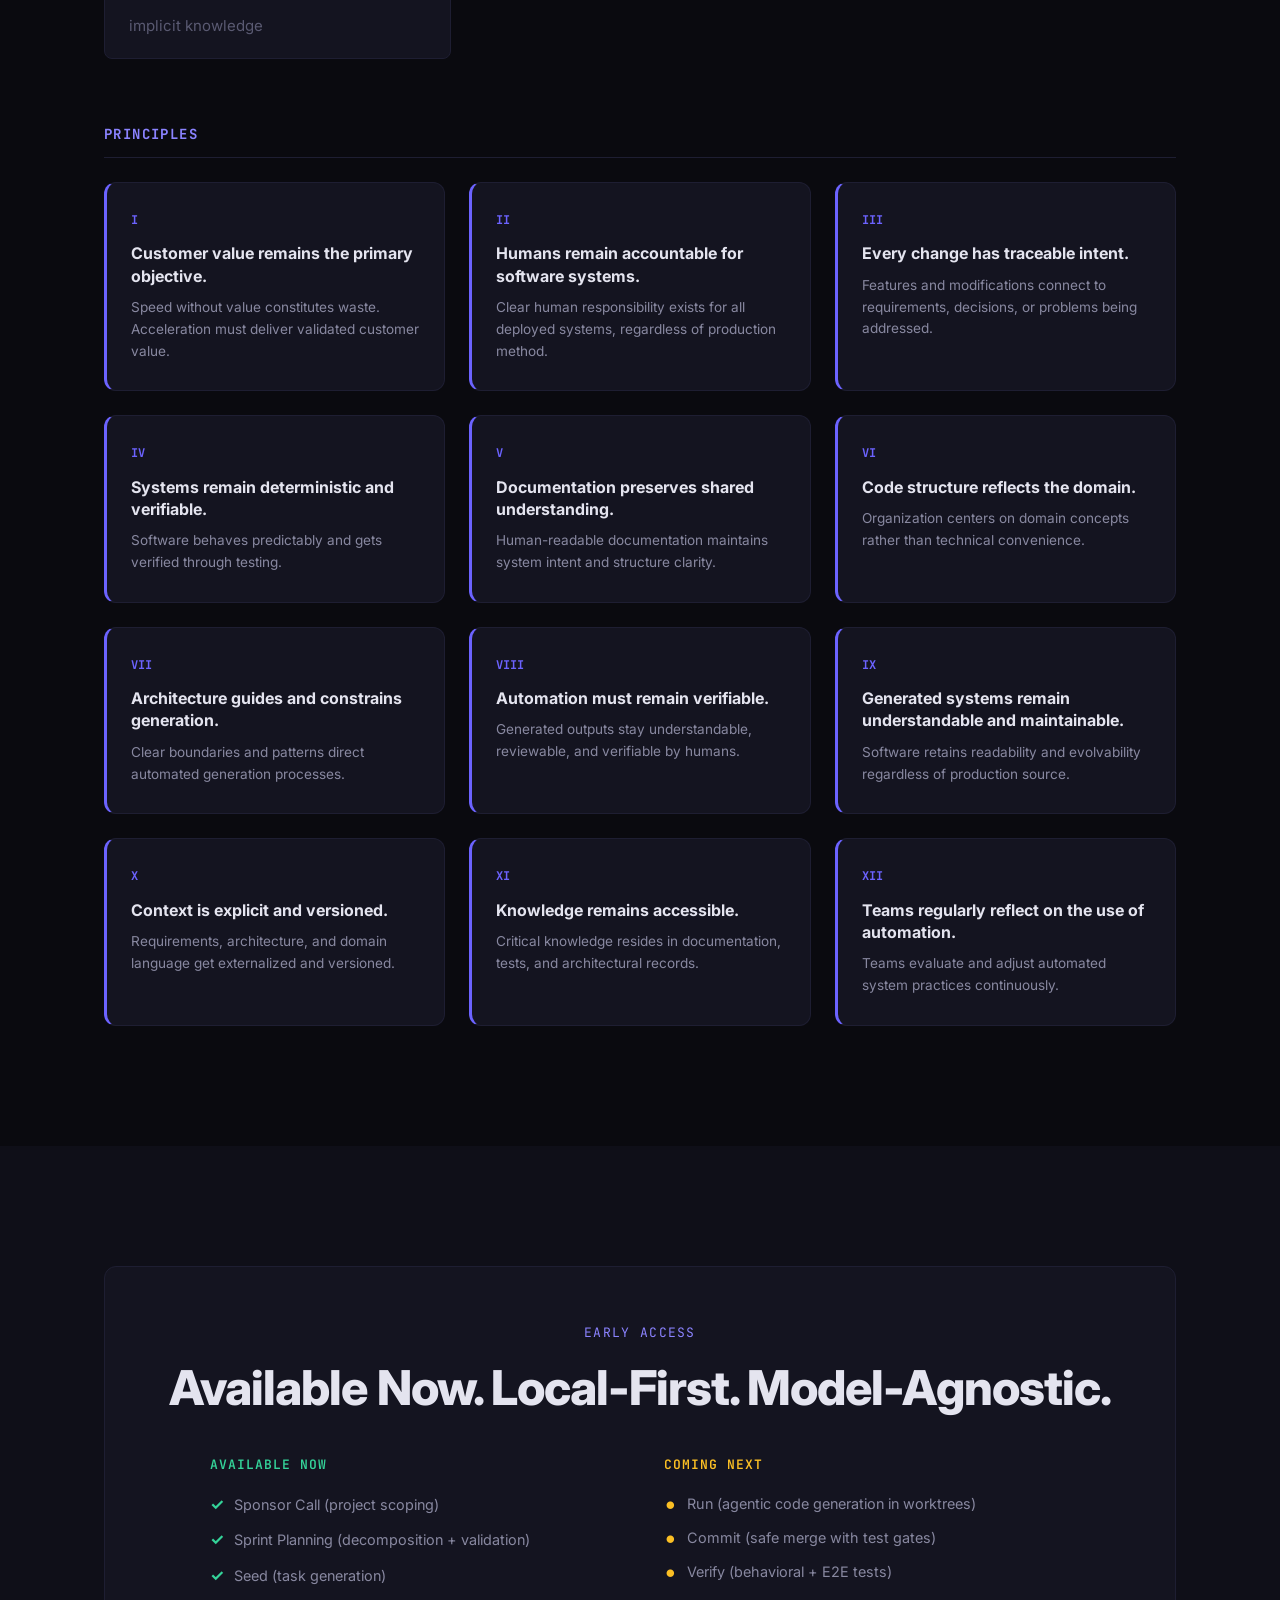
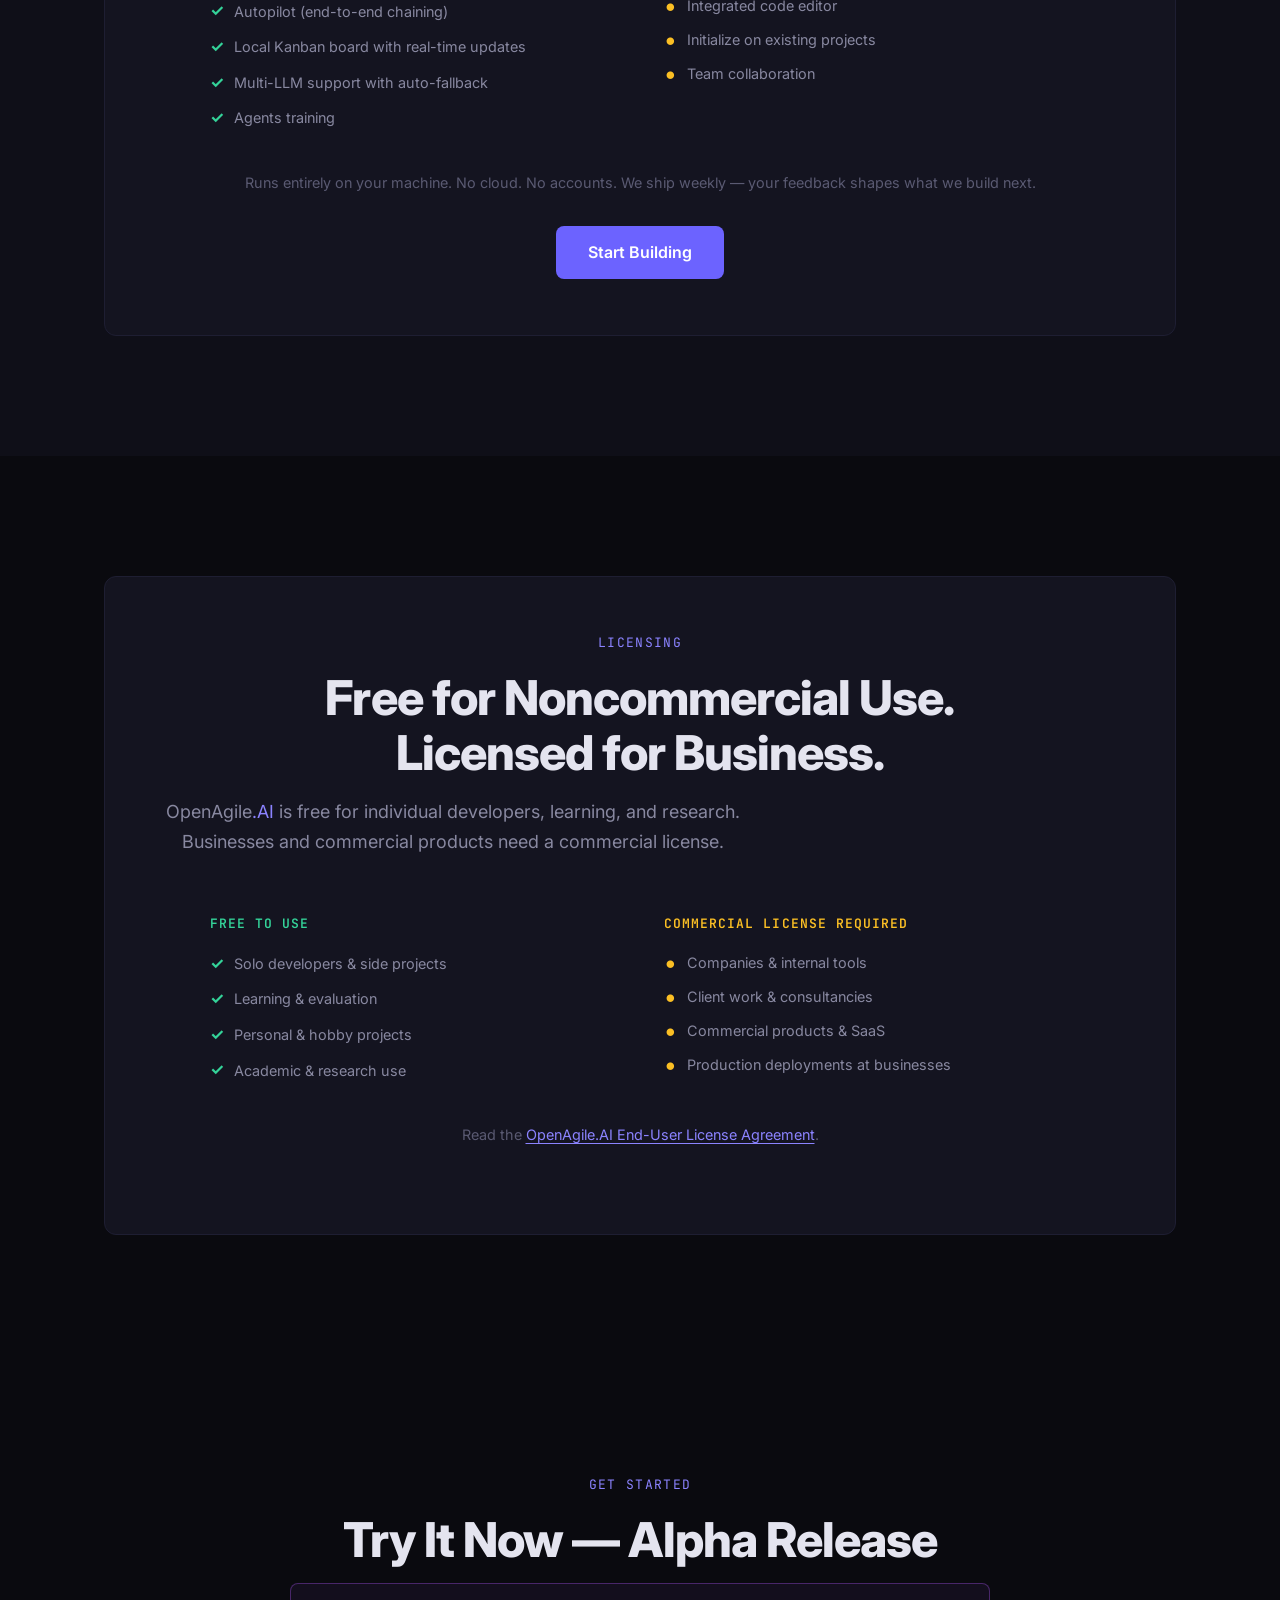
==== commit b3f50658: "Update npm package to @openagile/avc@beta Co-Authored-By: Claude Opus 4.7 (1M context) <noreply@anth" ====
--- a/index.html
+++ b/index.html
@@ -247,7 +247,7 @@
             <h3>Install &amp; Launch</h3>
             <p>Install globally via npm, then run <code>avc</code> in your project folder. It creates a <code>.avc/</code> config directory and opens a local Kanban board at <code>localhost:4174</code>. Add your LLM API key in Settings &mdash; OpenAI, Anthropic, Gemini, Xiaomi MiMo, or local models (LM Studio/Ollama).</p>
             <div class="step-detail">
-              <code>npm install -g @agile-vibe-coding/avc</code>
+              <code>npm install -g @openagile/avc@beta</code>
             </div>
             <div class="step-detail" style="margin-top: 8px;">
               <code>cd my-project && avc</code>
@@ -848,7 +848,7 @@
           <div class="get-started-number">1</div>
           <div class="get-started-body">
             <h3>Install</h3>
-            <div class="step-detail"><code>npm install -g @agile-vibe-coding/avc</code></div>
+            <div class="step-detail"><code>npm install -g @openagile/avc@beta</code></div>
           </div>
         </div>
         <div class="get-started-step">
